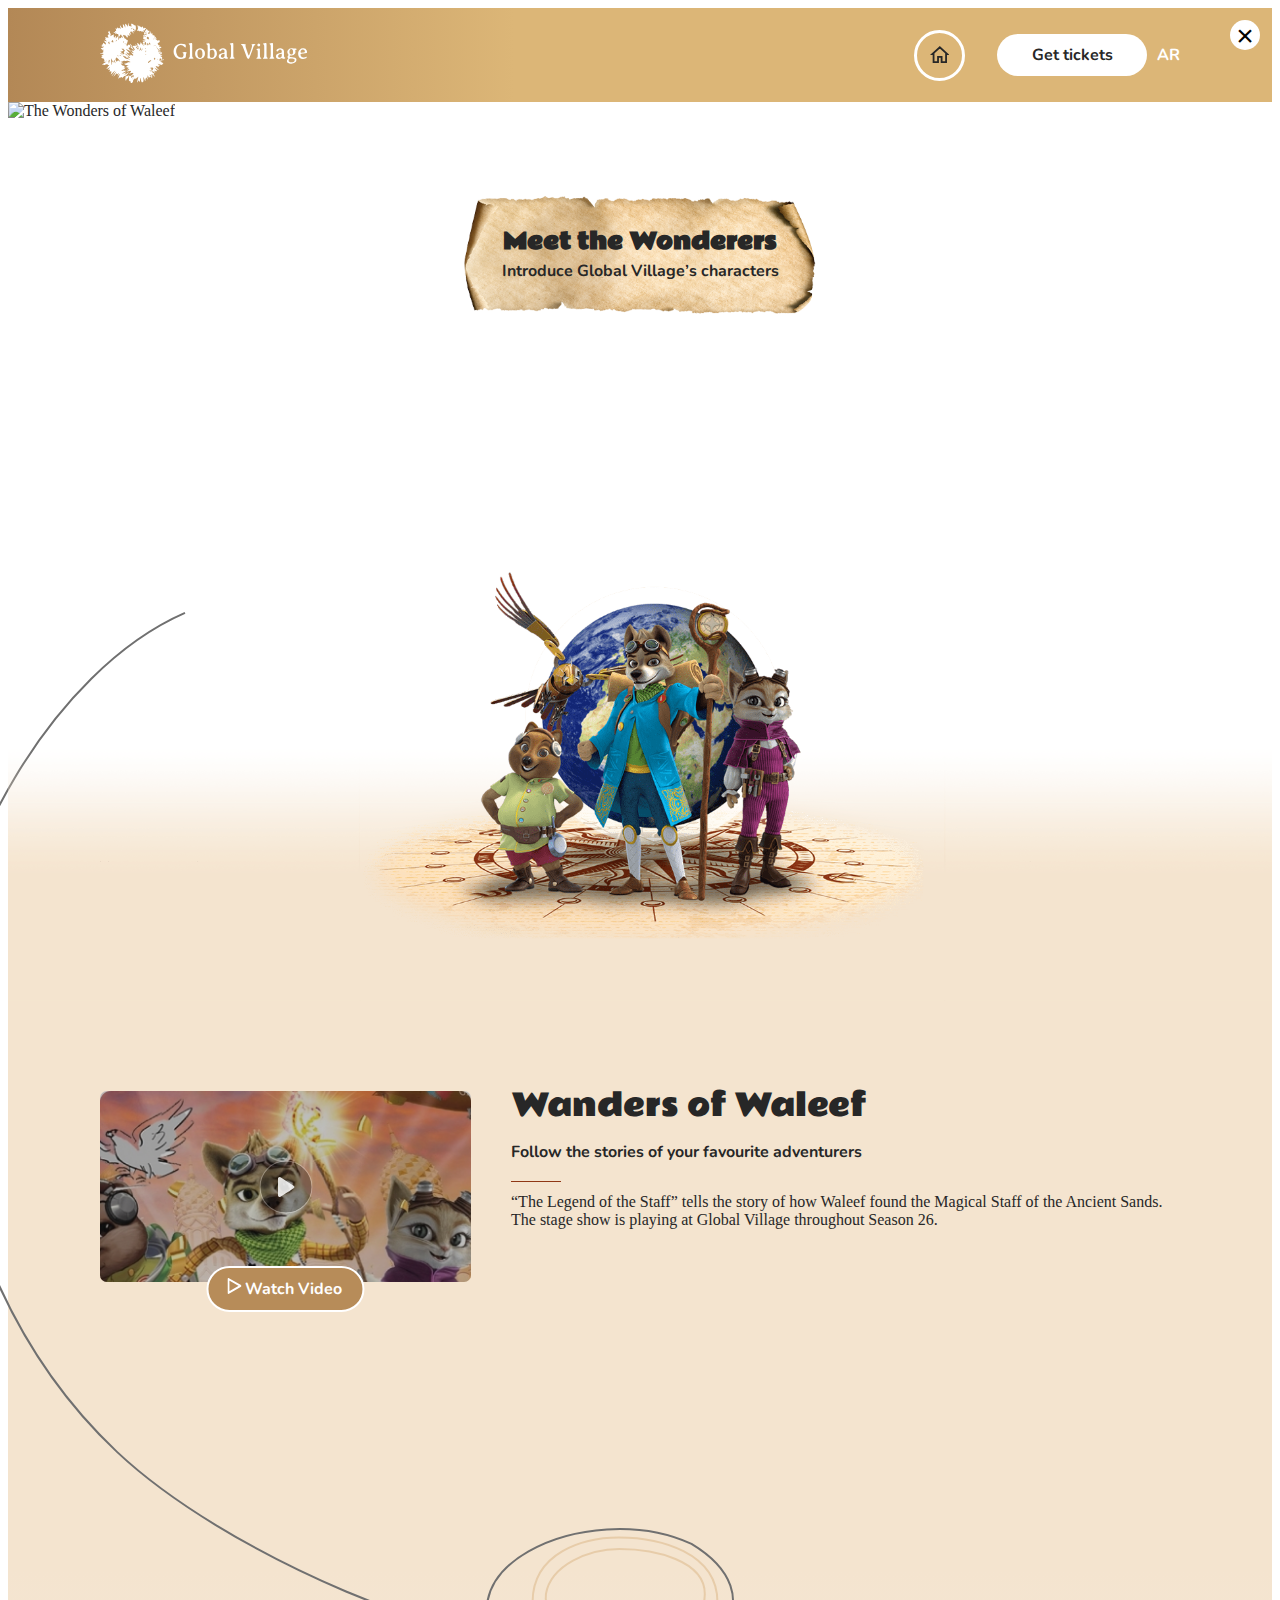
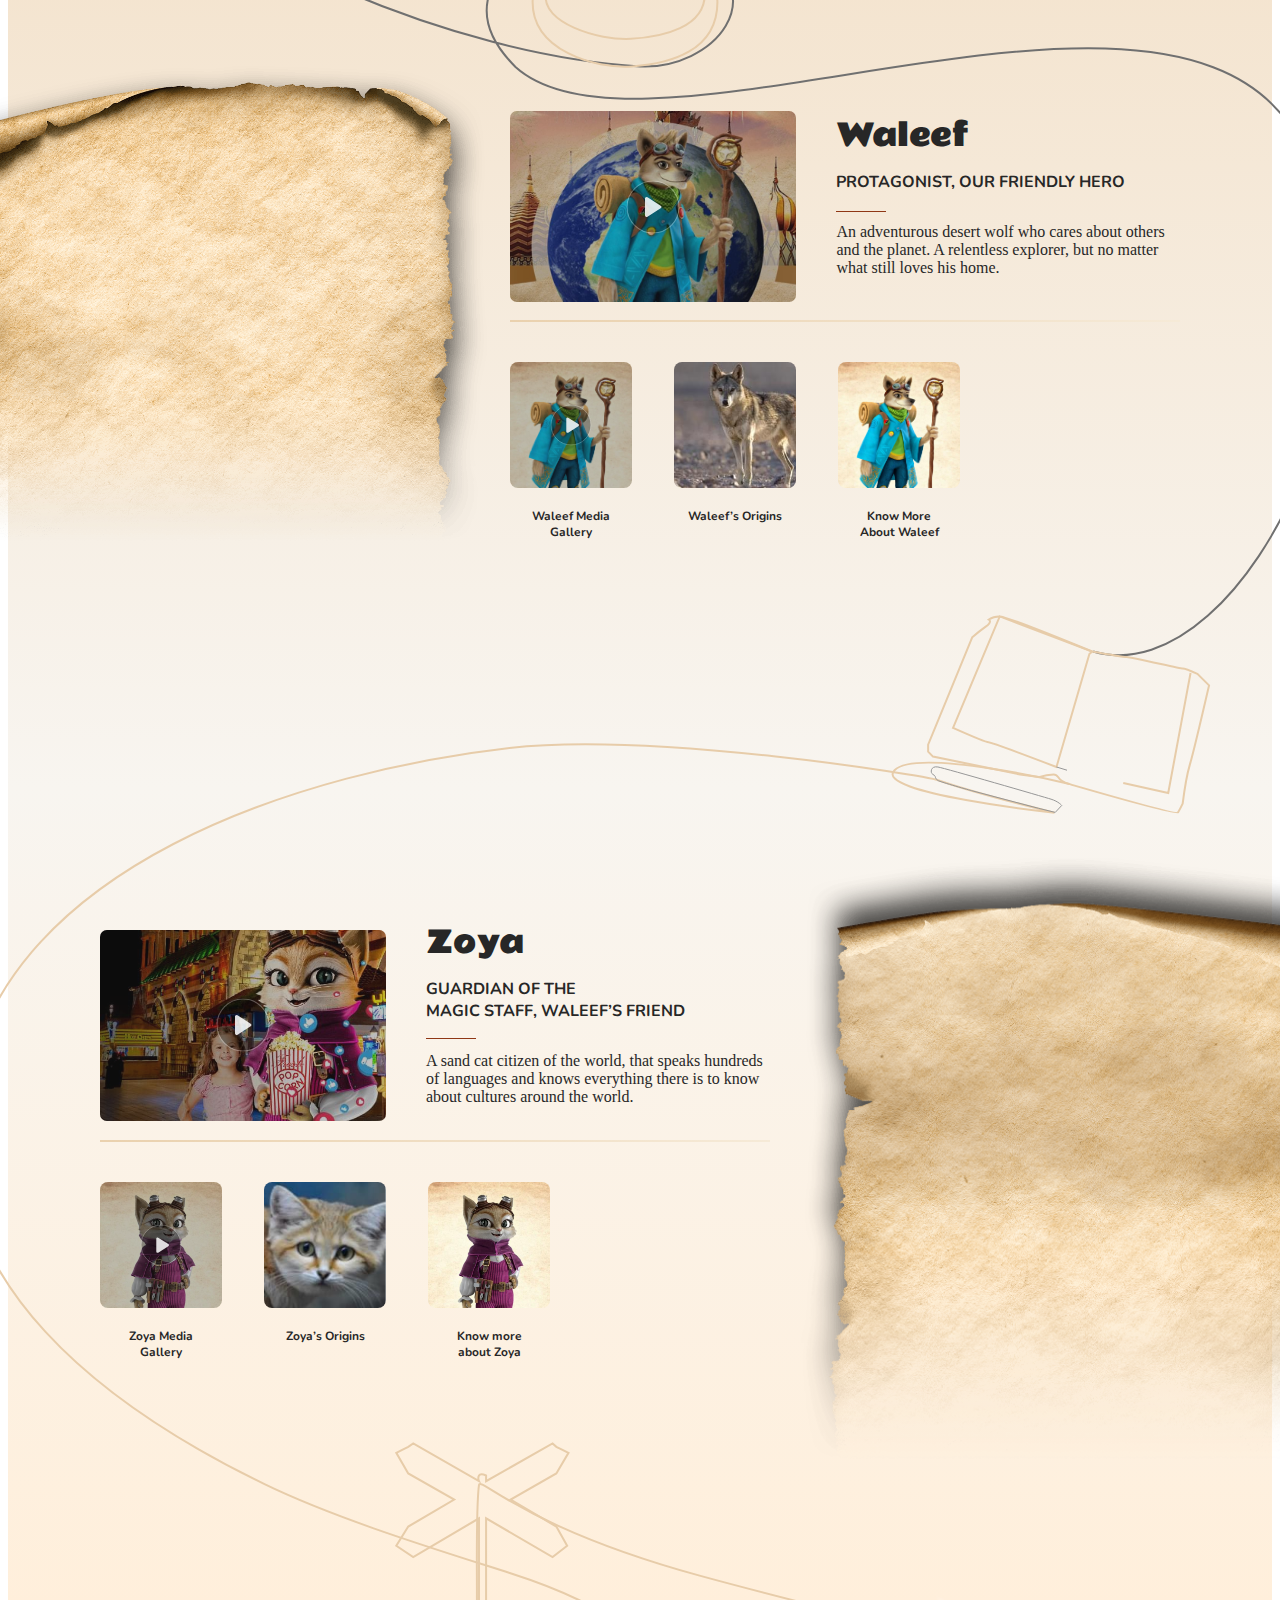
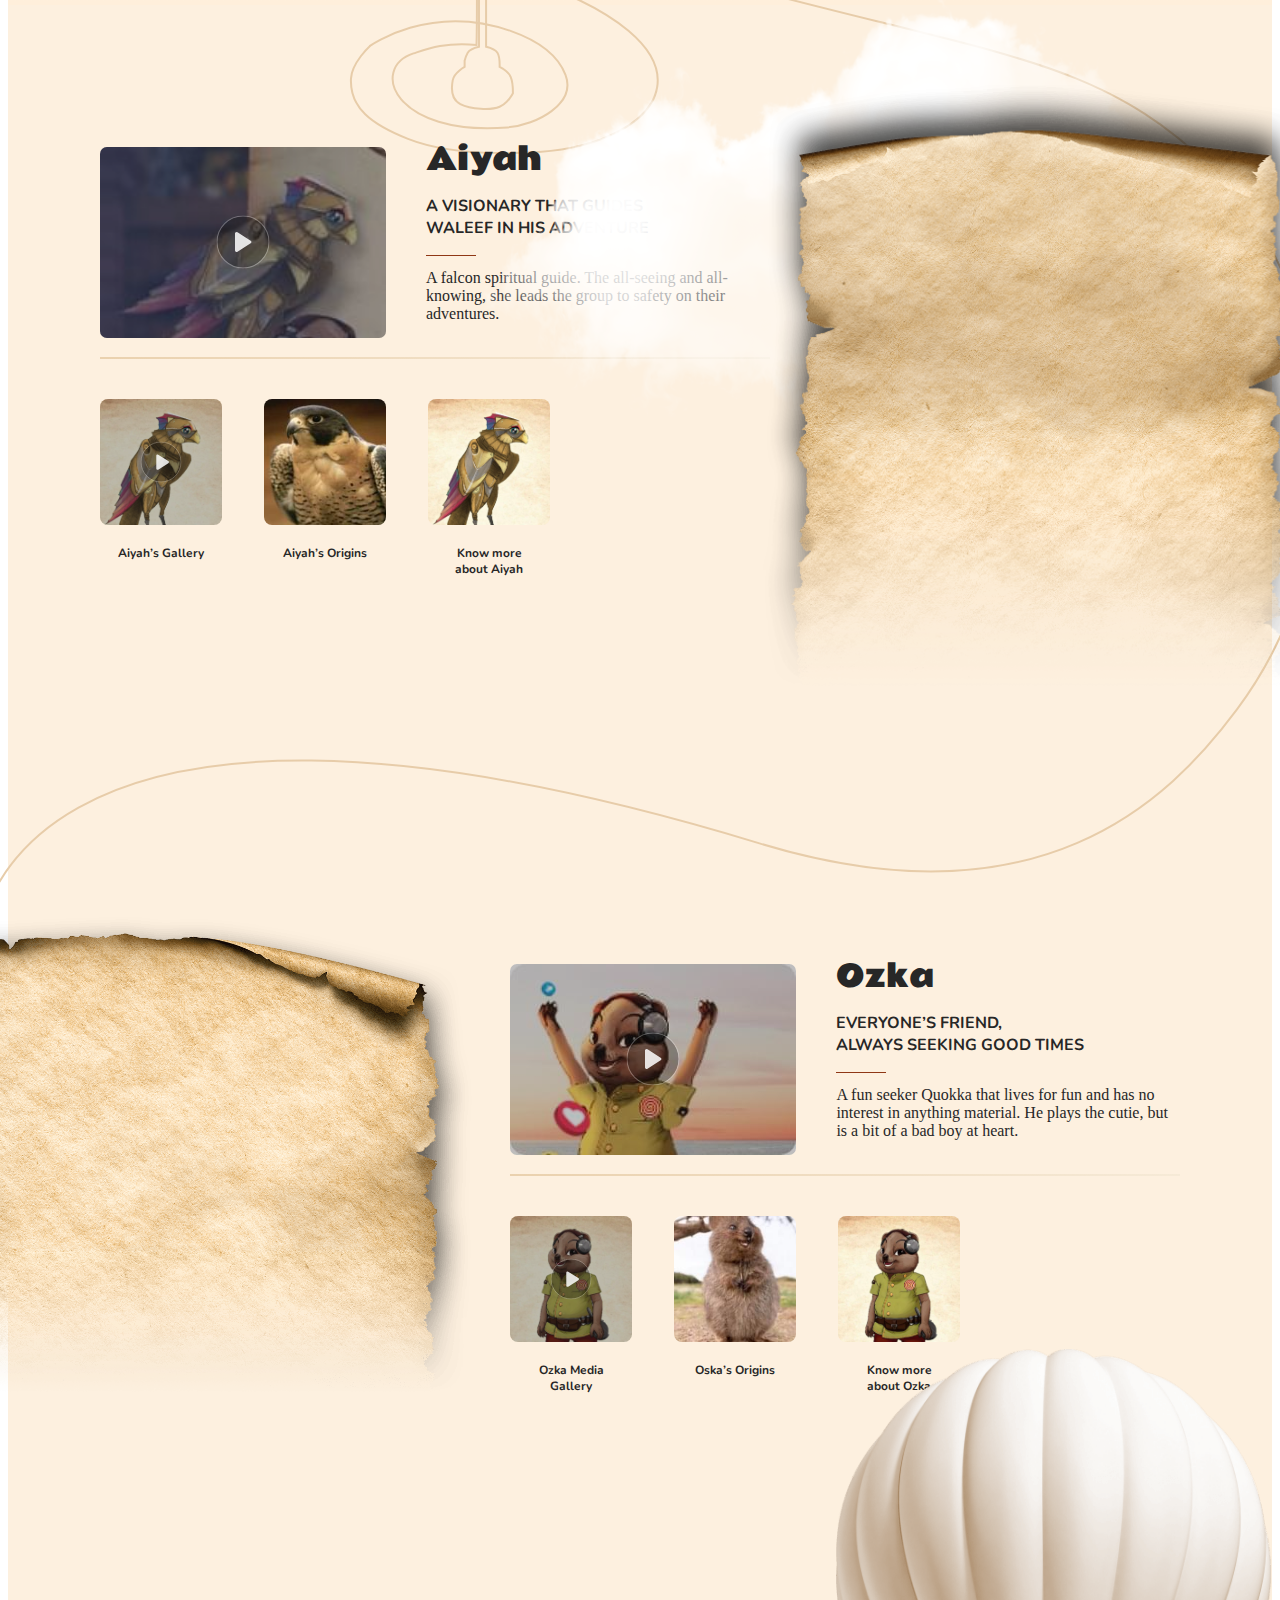
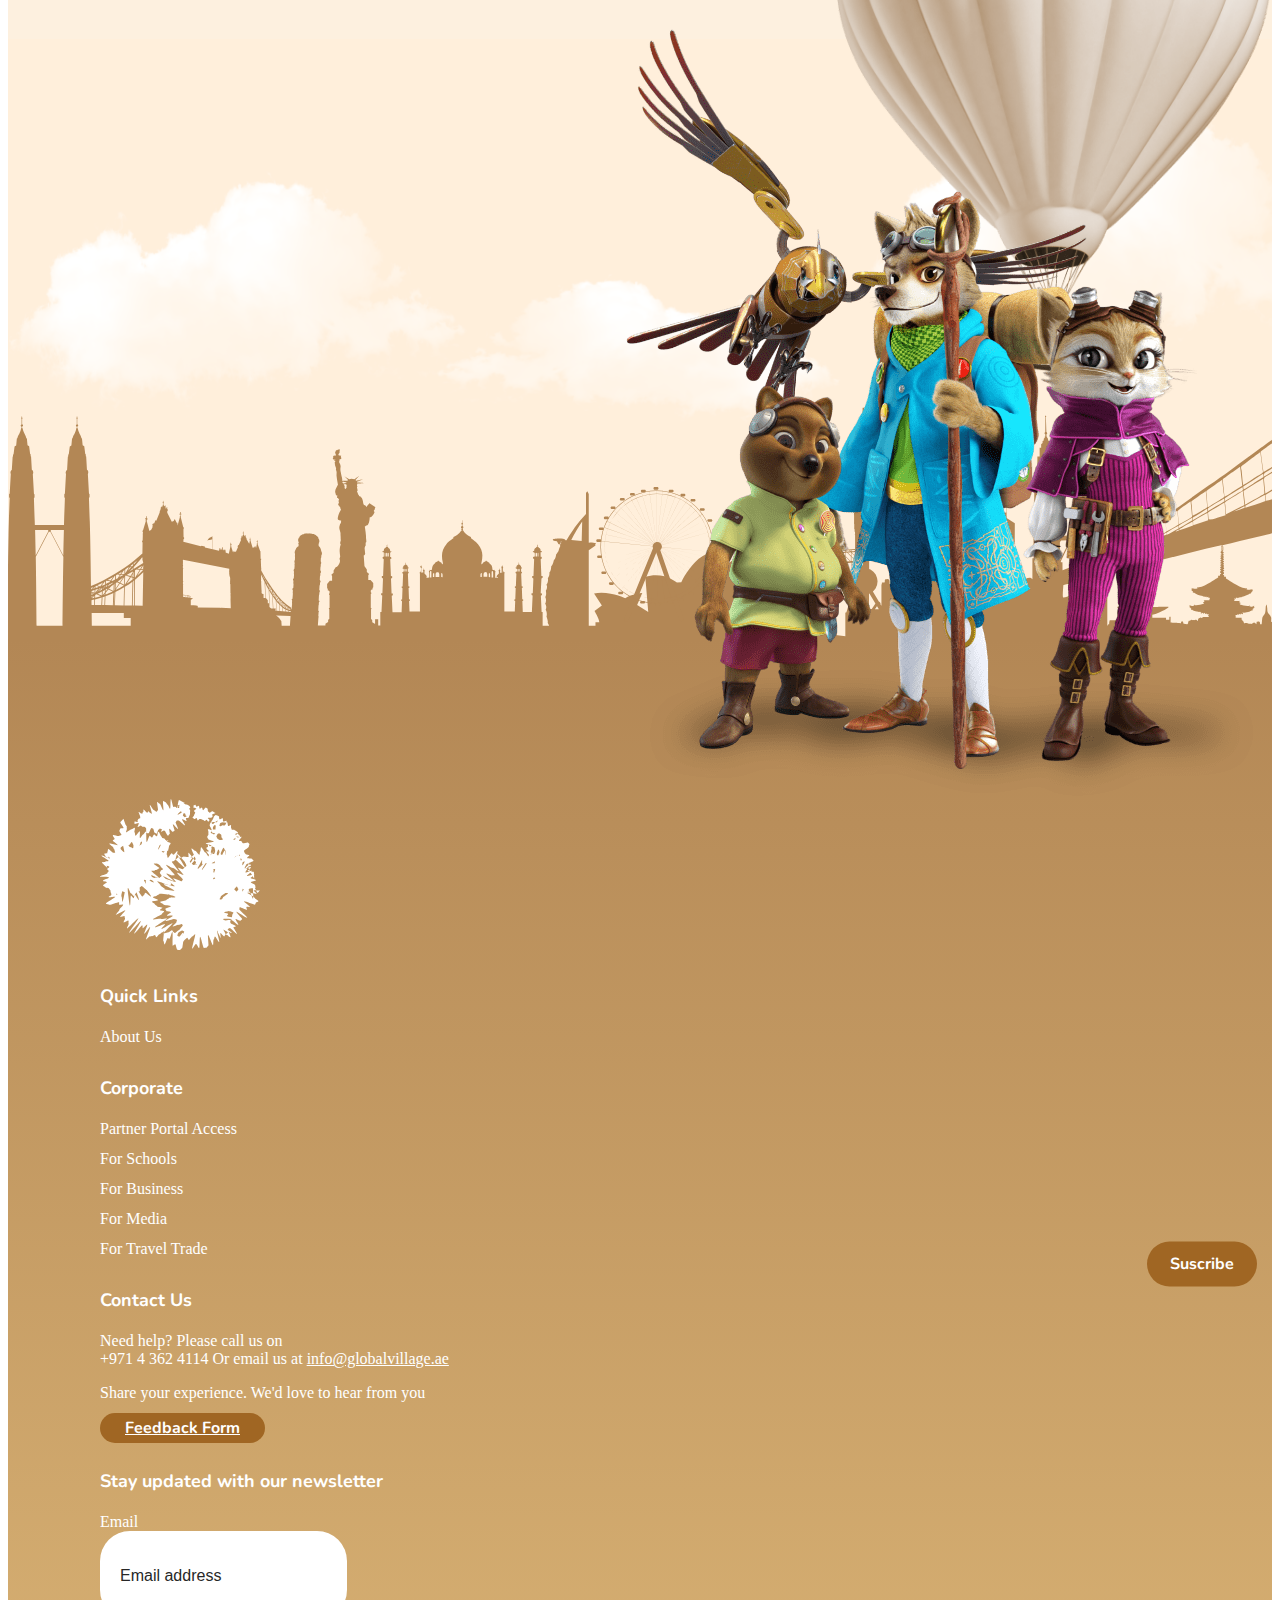
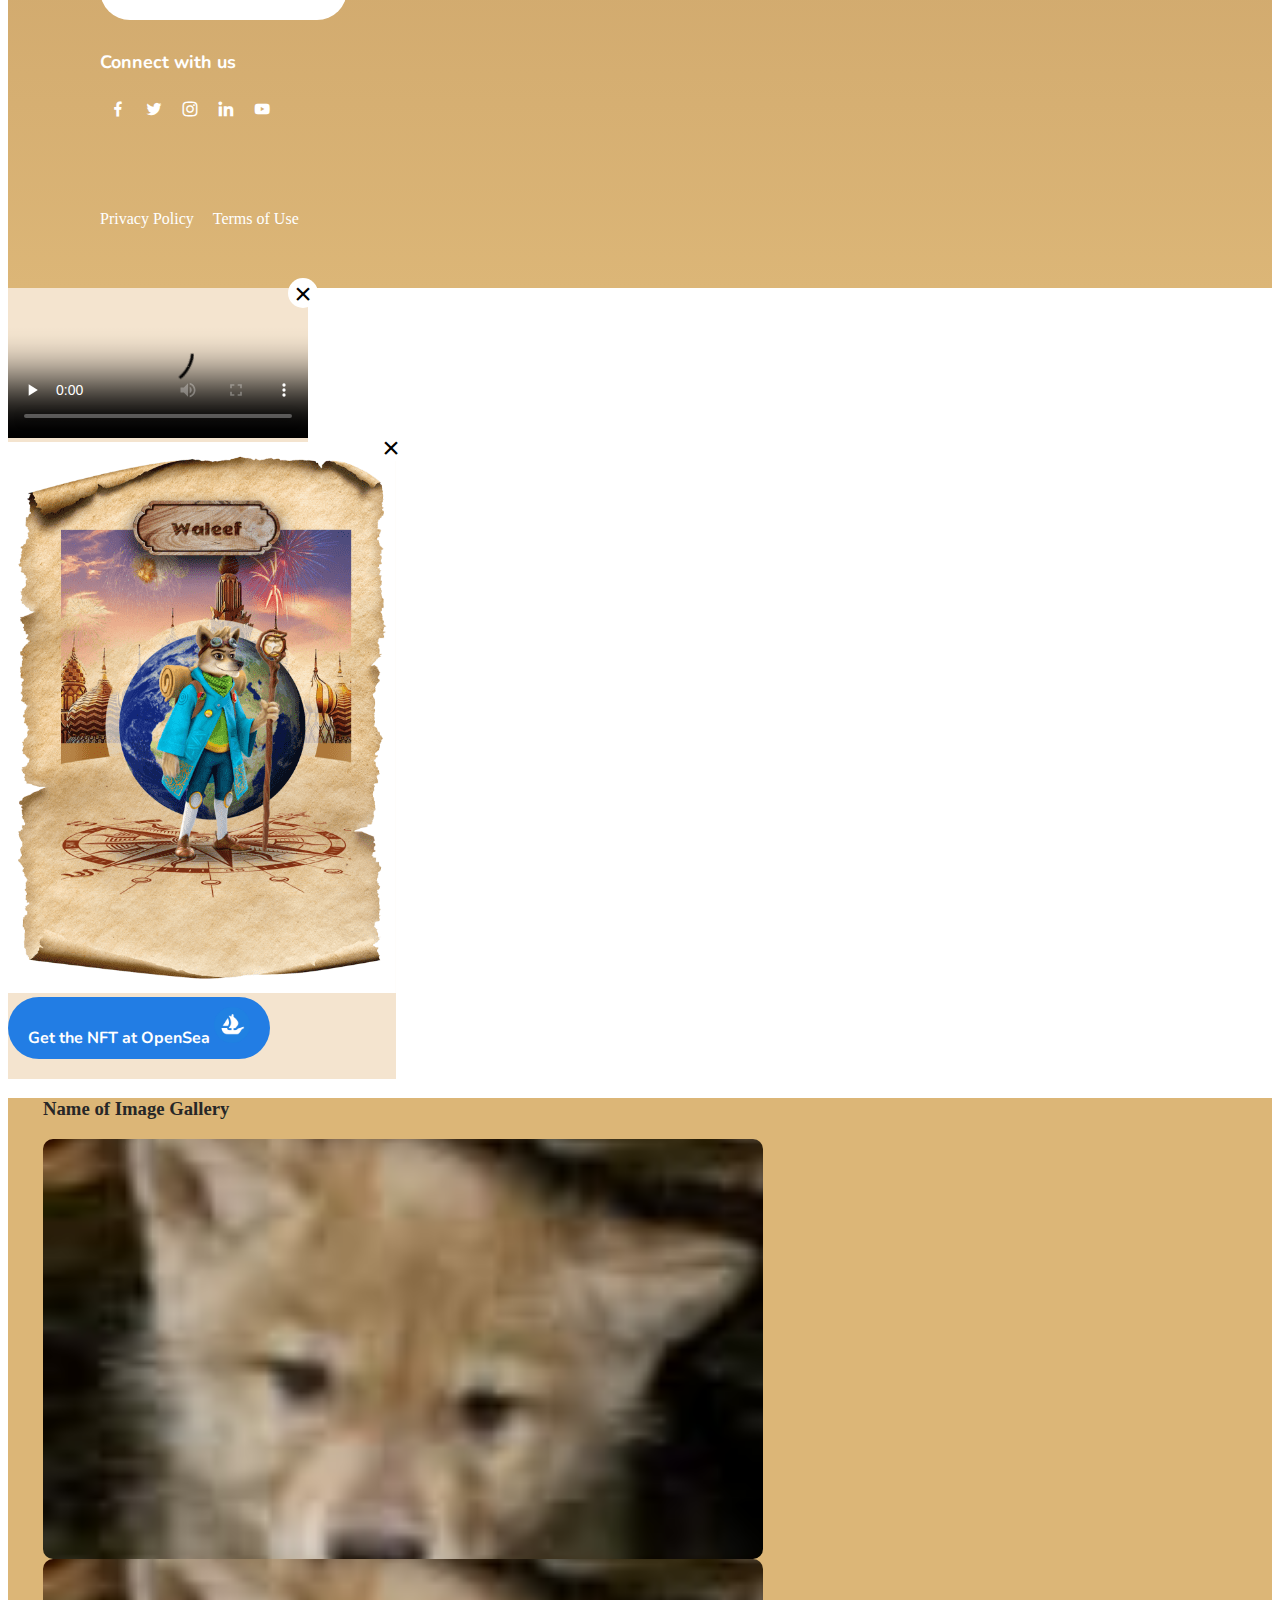
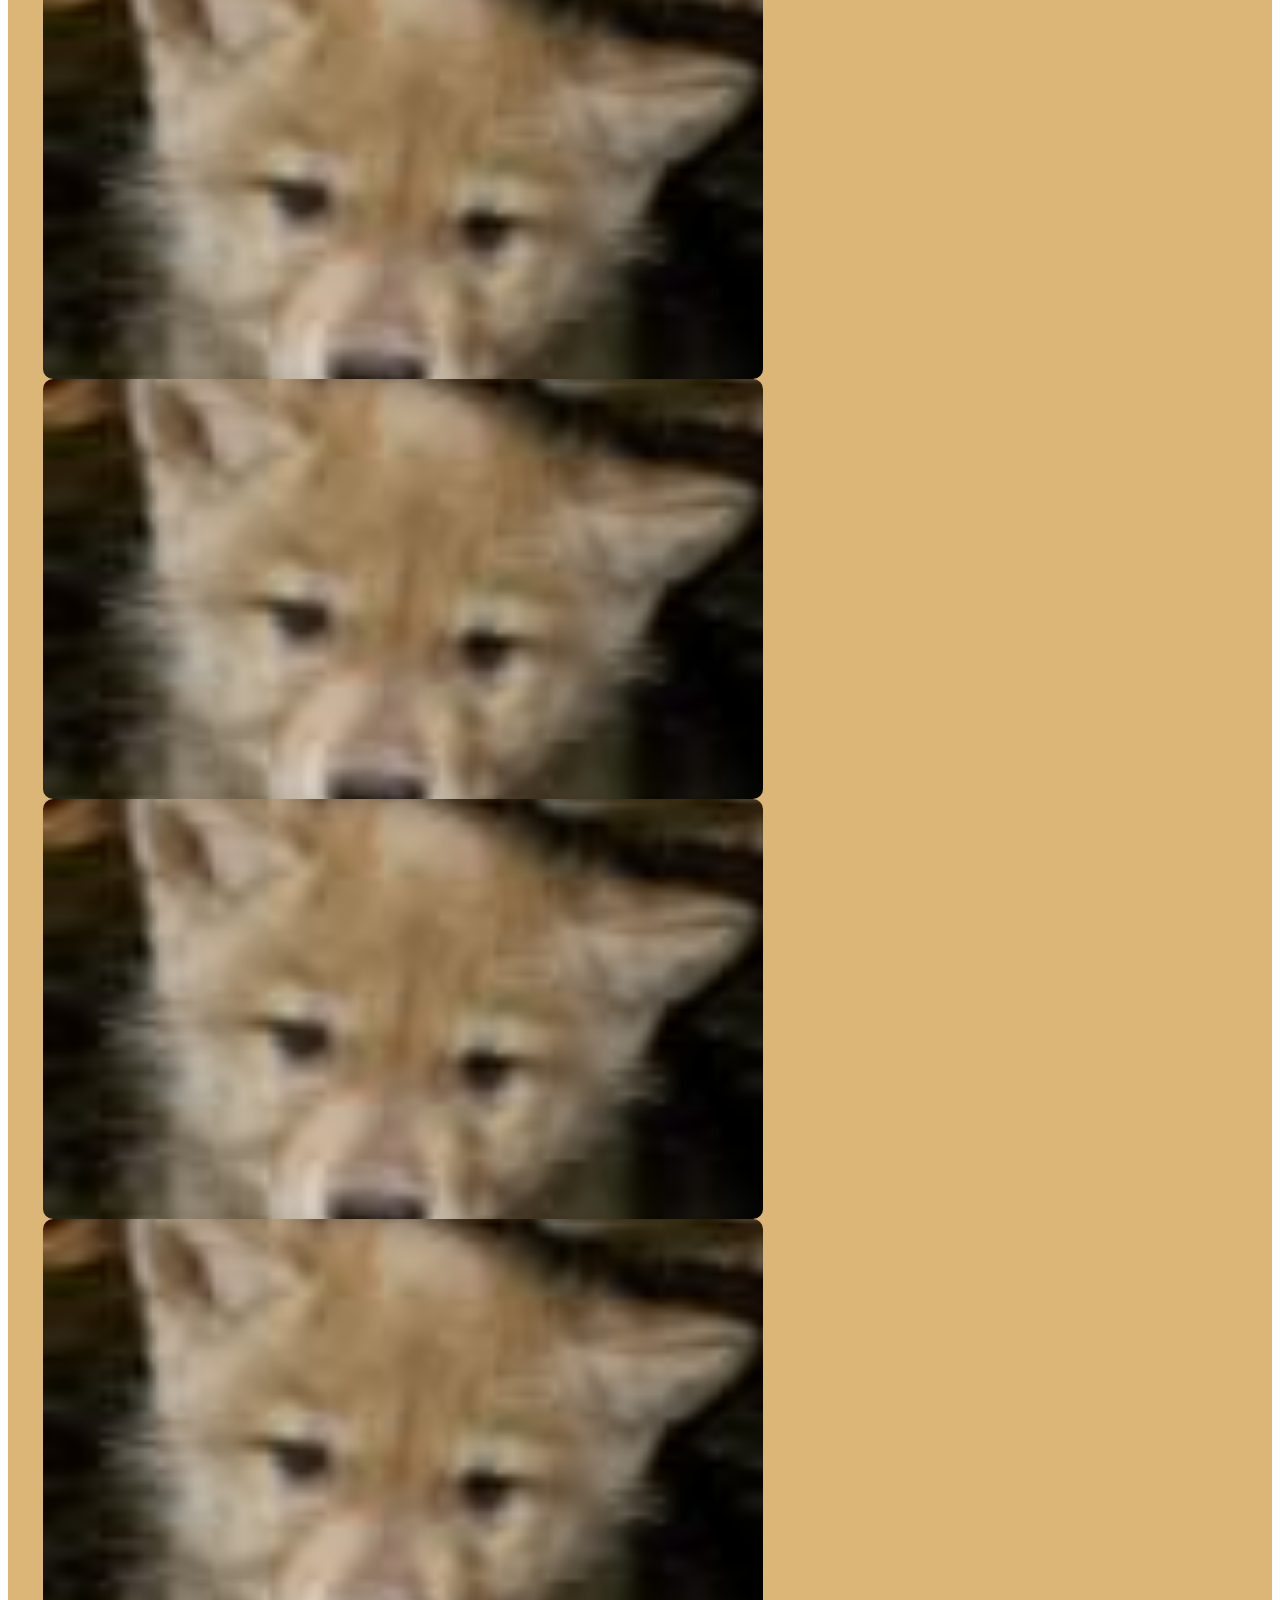
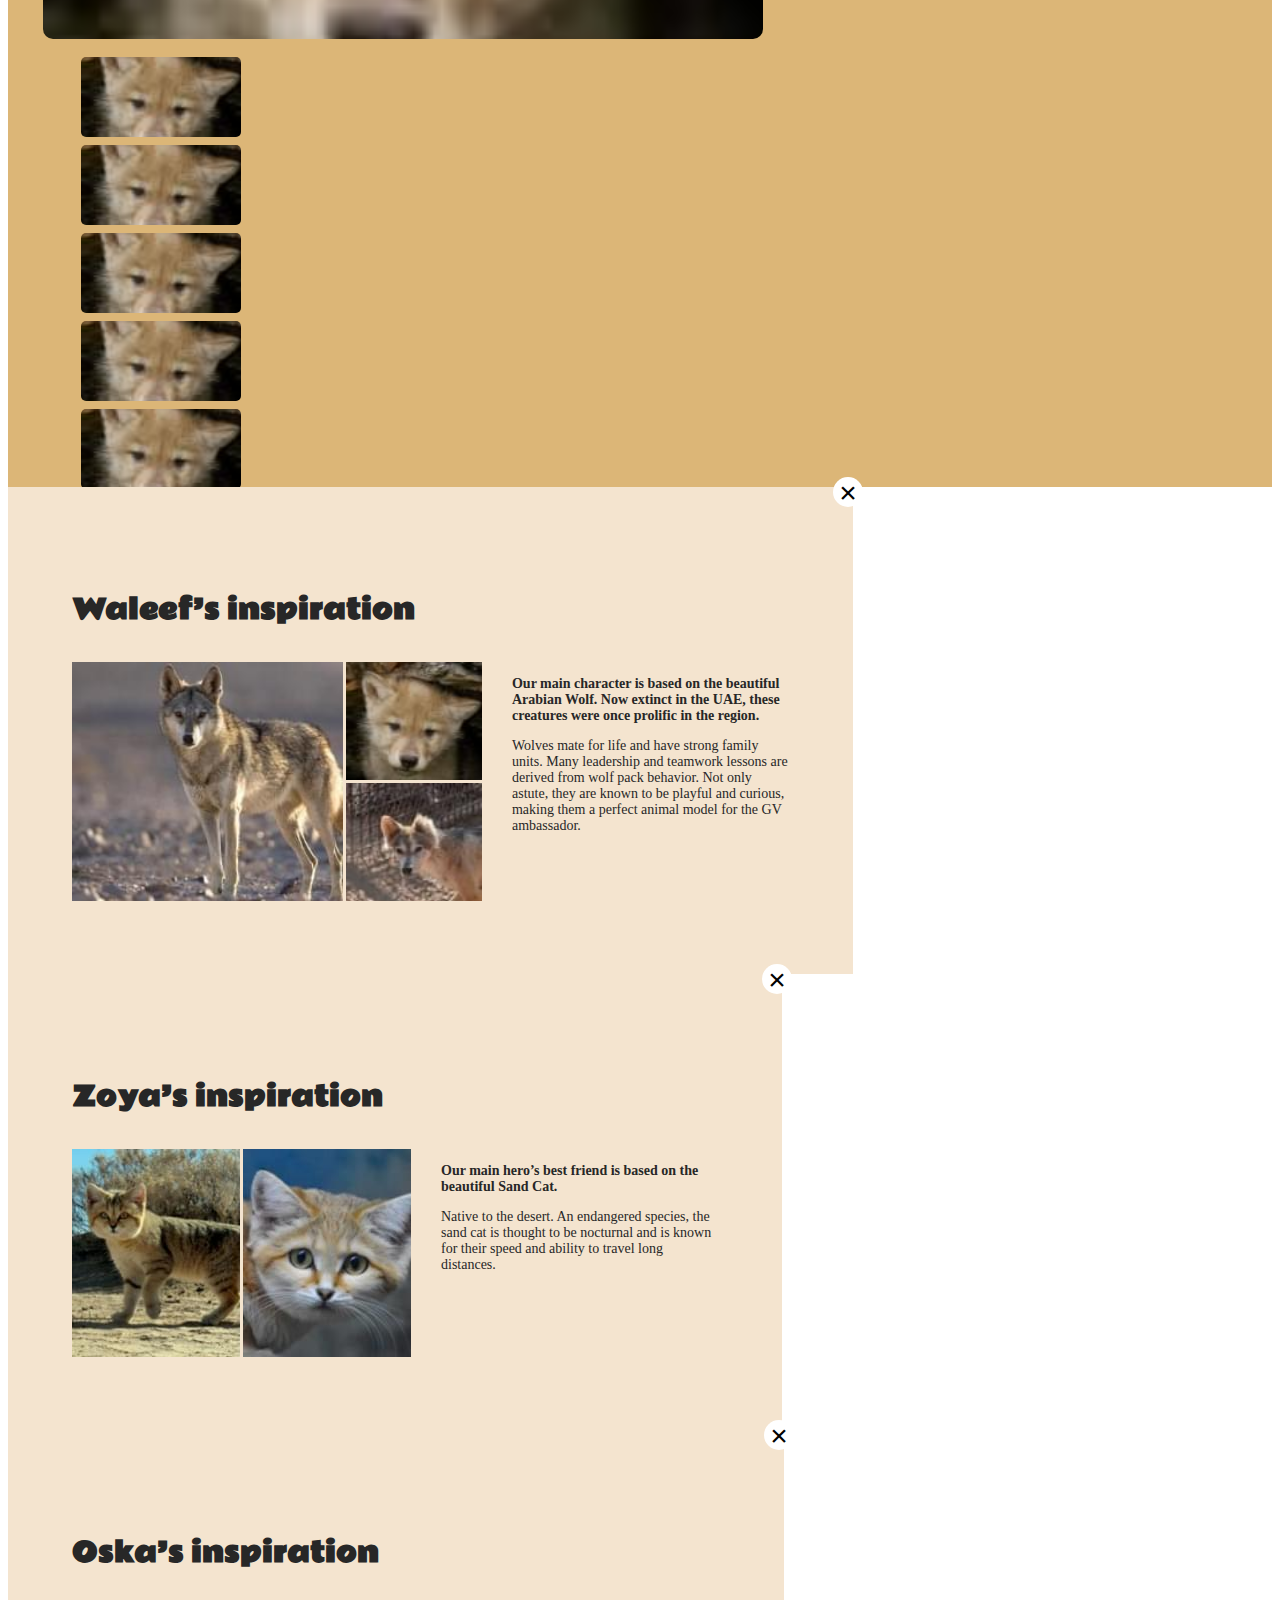
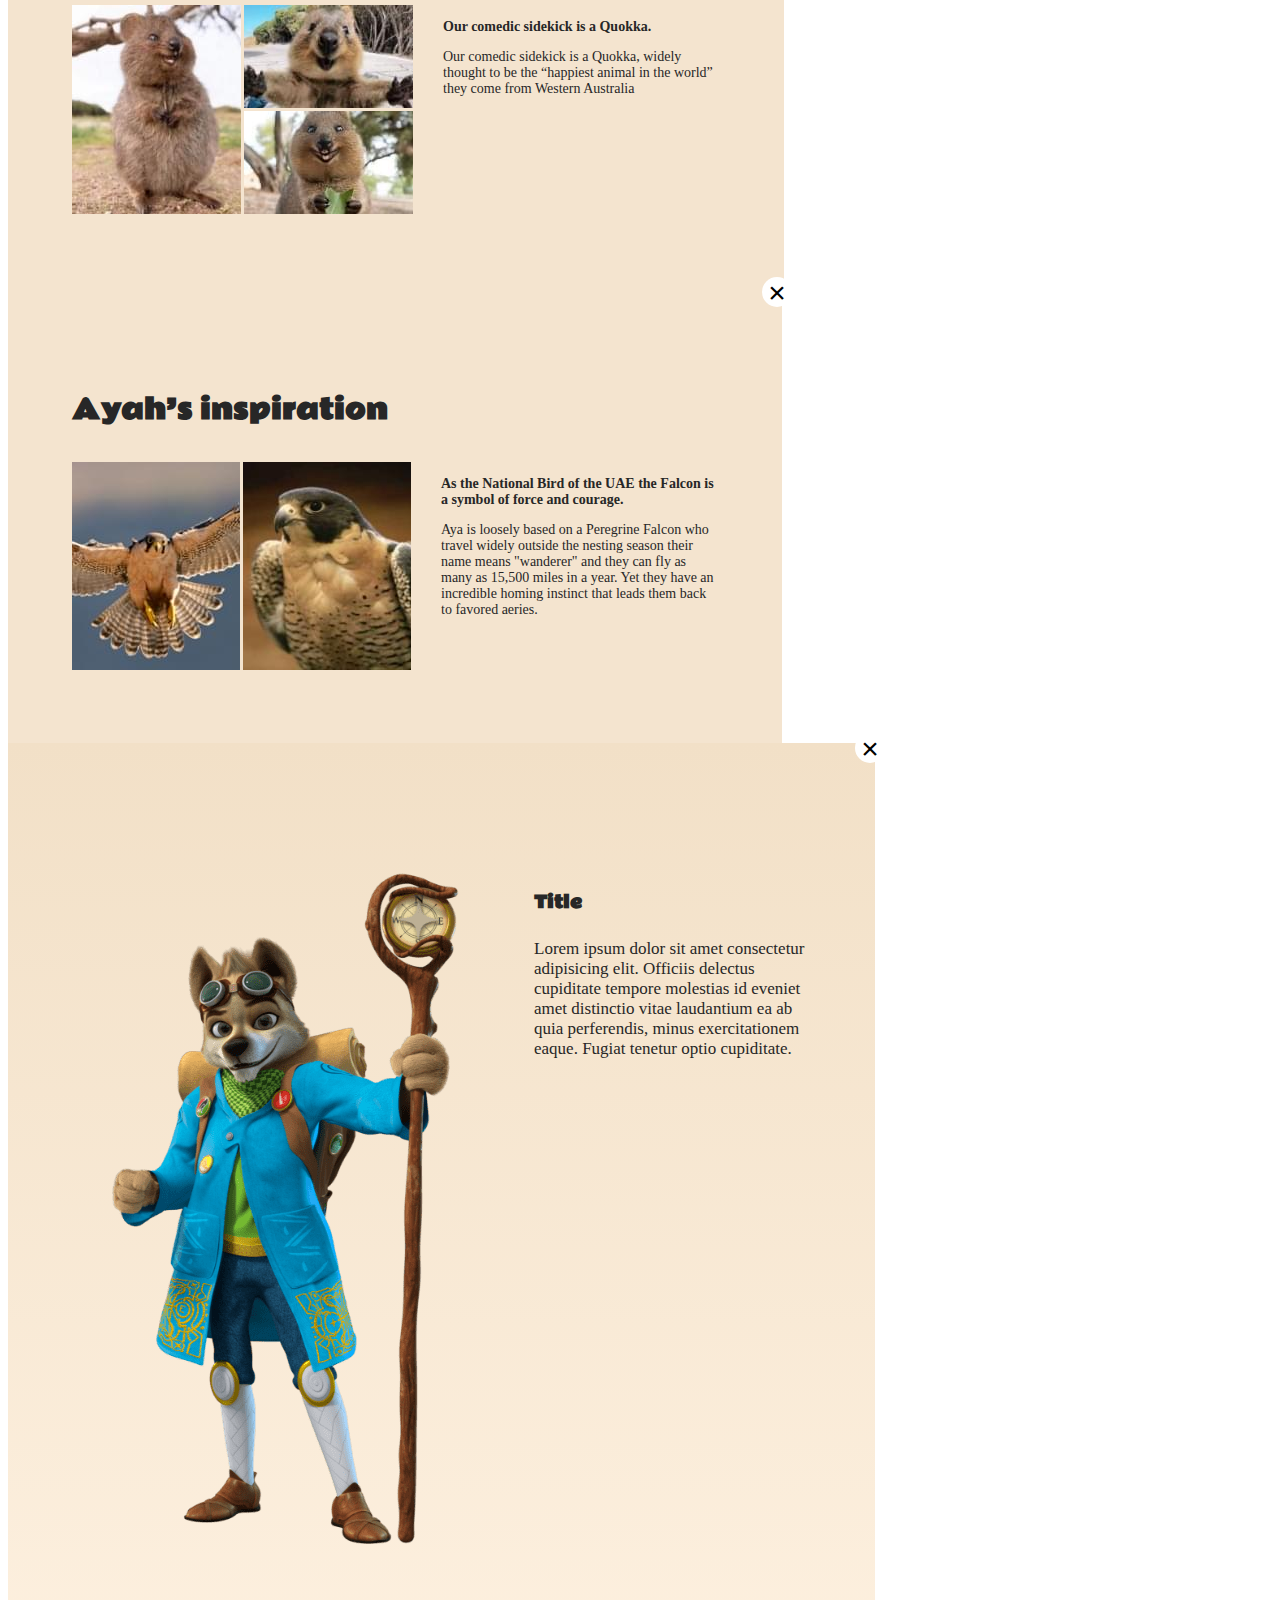
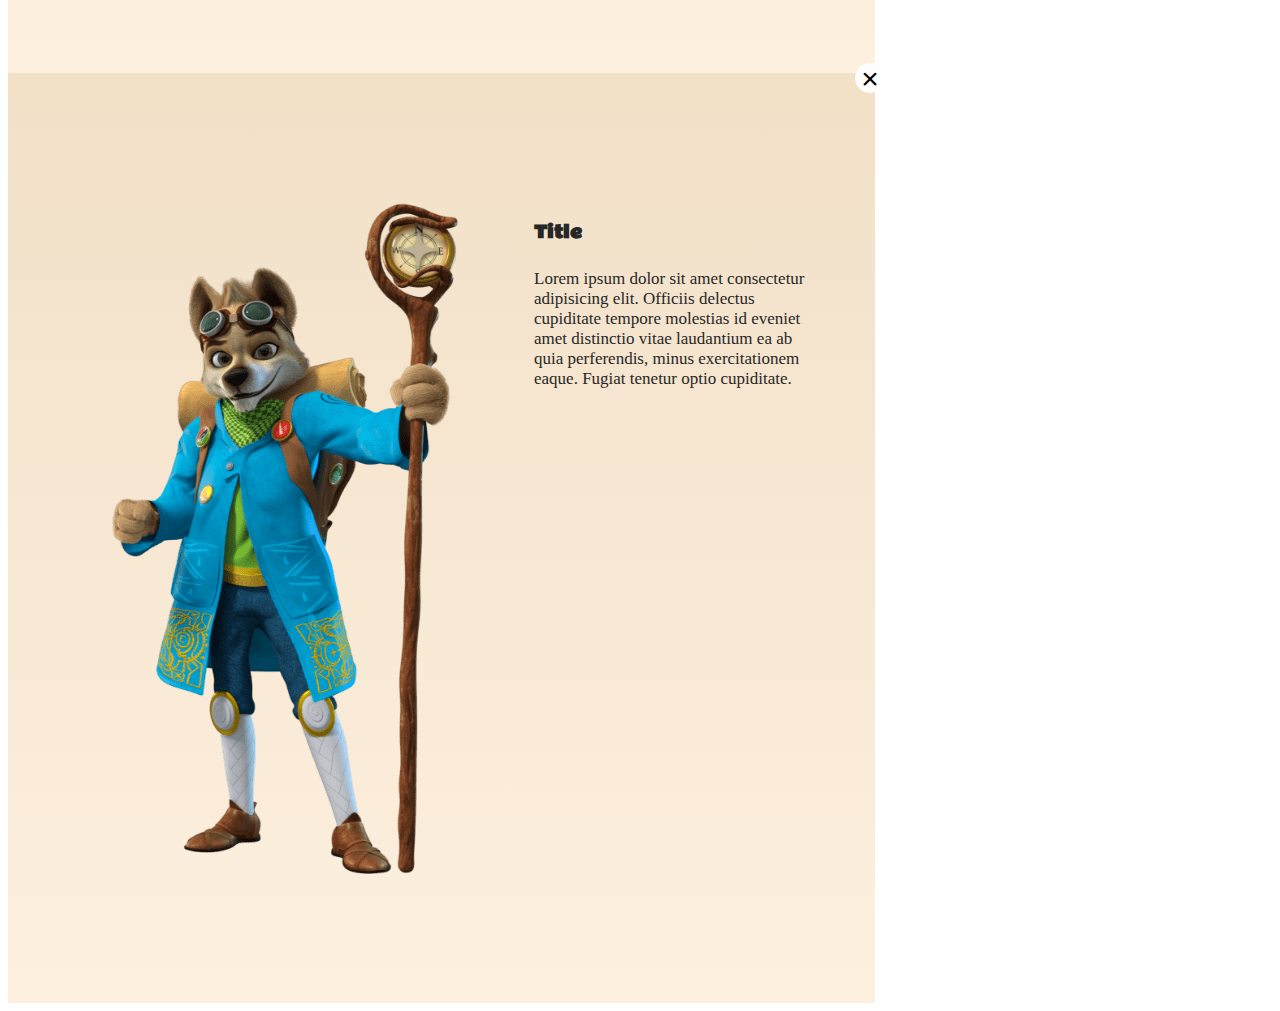
==== index.html @ bceaa03d "updates" ====
<!-- @format -->

<!DOCTYPE html>
<html lang="en">

<head>
  <meta charset="UTF-8" />
  <meta http-equiv="X-UA-Compatible" content="IE=edge" />
  <meta name="viewport" content="width=device-width, initial-scale=1.0" />
  <title>Global Village</title>
  <!-- CSS only -->
  <link rel="preconnect" href="https://fonts.googleapis.com">
  <link rel="preconnect" href="https://fonts.gstatic.com" crossorigin>
  <link href="https://fonts.googleapis.com/css2?family=Nunito:wght@400;700;800&display=swap" rel="stylesheet">
  <!-- bootstrap css  -->

  <link href="https://cdn.jsdelivr.net/npm/bootstrap@5.1.3/dist/css/bootstrap.min.css" rel="stylesheet"
    integrity="sha384-1BmE4kWBq78iYhFldvKuhfTAU6auU8tT94WrHftjDbrCEXSU1oBoqyl2QvZ6jIW3" crossorigin="anonymous">
    <link rel="stylesheet" type="text/css" href="//cdn.jsdelivr.net/npm/slick-carousel@1.8.1/slick/slick.css"/>
    <link rel="stylesheet" href="https://cdnjs.cloudflare.com/ajax/libs/slick-carousel/1.8.1/slick-theme.min.css">
    <link rel="stylesheet" href="https://static.fontawesome.com/css/fontawesome-app.css">
  <link rel="stylesheet" href="style.css" />
</head>

<body>
 
  <div class="svg-anim">
    <svg xmlns="http://www.w3.org/2000/svg" xmlns:xlink="http://www.w3.org/1999/xlink" width="1397.103" height="3536.946" viewBox="0 0 1397.103 3536.946">
      <defs>
        <pattern id="pattern" width="1" height="1" patternTransform="matrix(-1, 0, 0, 1, 568.116, 0)" viewBox="0 0 284.058 196">
          <image preserveAspectRatio="none" width="284.058" height="196" xlink:href="[data-uri]"/>
        </pattern>
      </defs>
      <g id="Group_1" data-name="Group 1" transform="translate(-6355.938 5332.417)">
        <g id="Line" transform="translate(7752.04 -5331.5)">
          <path id="Path_8" data-name="Path 8" d="M-1152.561,0c-132.8,57.805-240.952,250.647-242.5,396.5-2,188.5,70.5,344.5,174.5,442.445s332.408,202.969,523.02,214.555c72.732,3.266,138.5-70,51.5-122.5-103.13-47.8-272.75,26.617-176,123,128.5,116,638.829-137,773.98,58s-41.867,571.58-196.367,526.58" transform="translate(0 0)" fill="none" stroke="#707070" stroke-miterlimit="10" stroke-width="2"/>
          <path id="Path_15" data-name="Path 15" d="M0,39.592s-152.134-36.5-175.015-13.705S-15.078,68.315-15.078,68.315-91.31,49.6-130.7,36.13C-144.5,31.41-414.583-12.7-560.058,3.6c-191.894,21.5-522.292,113.537-546.5,363.5-16.56,170.991,135.682,292.1,301,372.5,73.015,35.509,175.636,66.627,245.726,89.1,228.786,73.369,154.647,170.976,29.253,178.9-47.5,3-94.5,1.5-131-13s-58.554-30.966-57-60.5c.828-15.725,19-32.5,19-32.5" transform="translate(-267.983 1731.404)" fill="none" stroke="#e7cca9" stroke-miterlimit="10" stroke-width="2"/>
          <path id="Path_18" data-name="Path 18" d="M-949.838,161.993s60.1-43.29,140.5-15c27,9.5,47.182,23.388,55,44,11,29-28.828,50.187-58,52.5-113.5,9-138.59-59.259-94-74,12.387-4.095,30.5-11.5,63-8.5,1.5-48.5-1.476-130.973,2.5-160,1.212-8.845,46,43,221.5,91C-319.91,173.888-226.008,170.908-109.251,282.7S51.662,644.493-82.838,825.493c-68.444,92.106-197.98,219-477.5,134-772.648-234.956-782.48,104.5-782.48,104.5" transform="translate(-17.723 2471.007)" fill="none" stroke="#e7cca9" stroke-linecap="round" stroke-miterlimit="10" stroke-width="2"/>
        </g>
        <image id="Compass" width="184.83" height="129" transform="translate(6947.085 -4407)" opacity="0.387" xlink:href="[data-uri]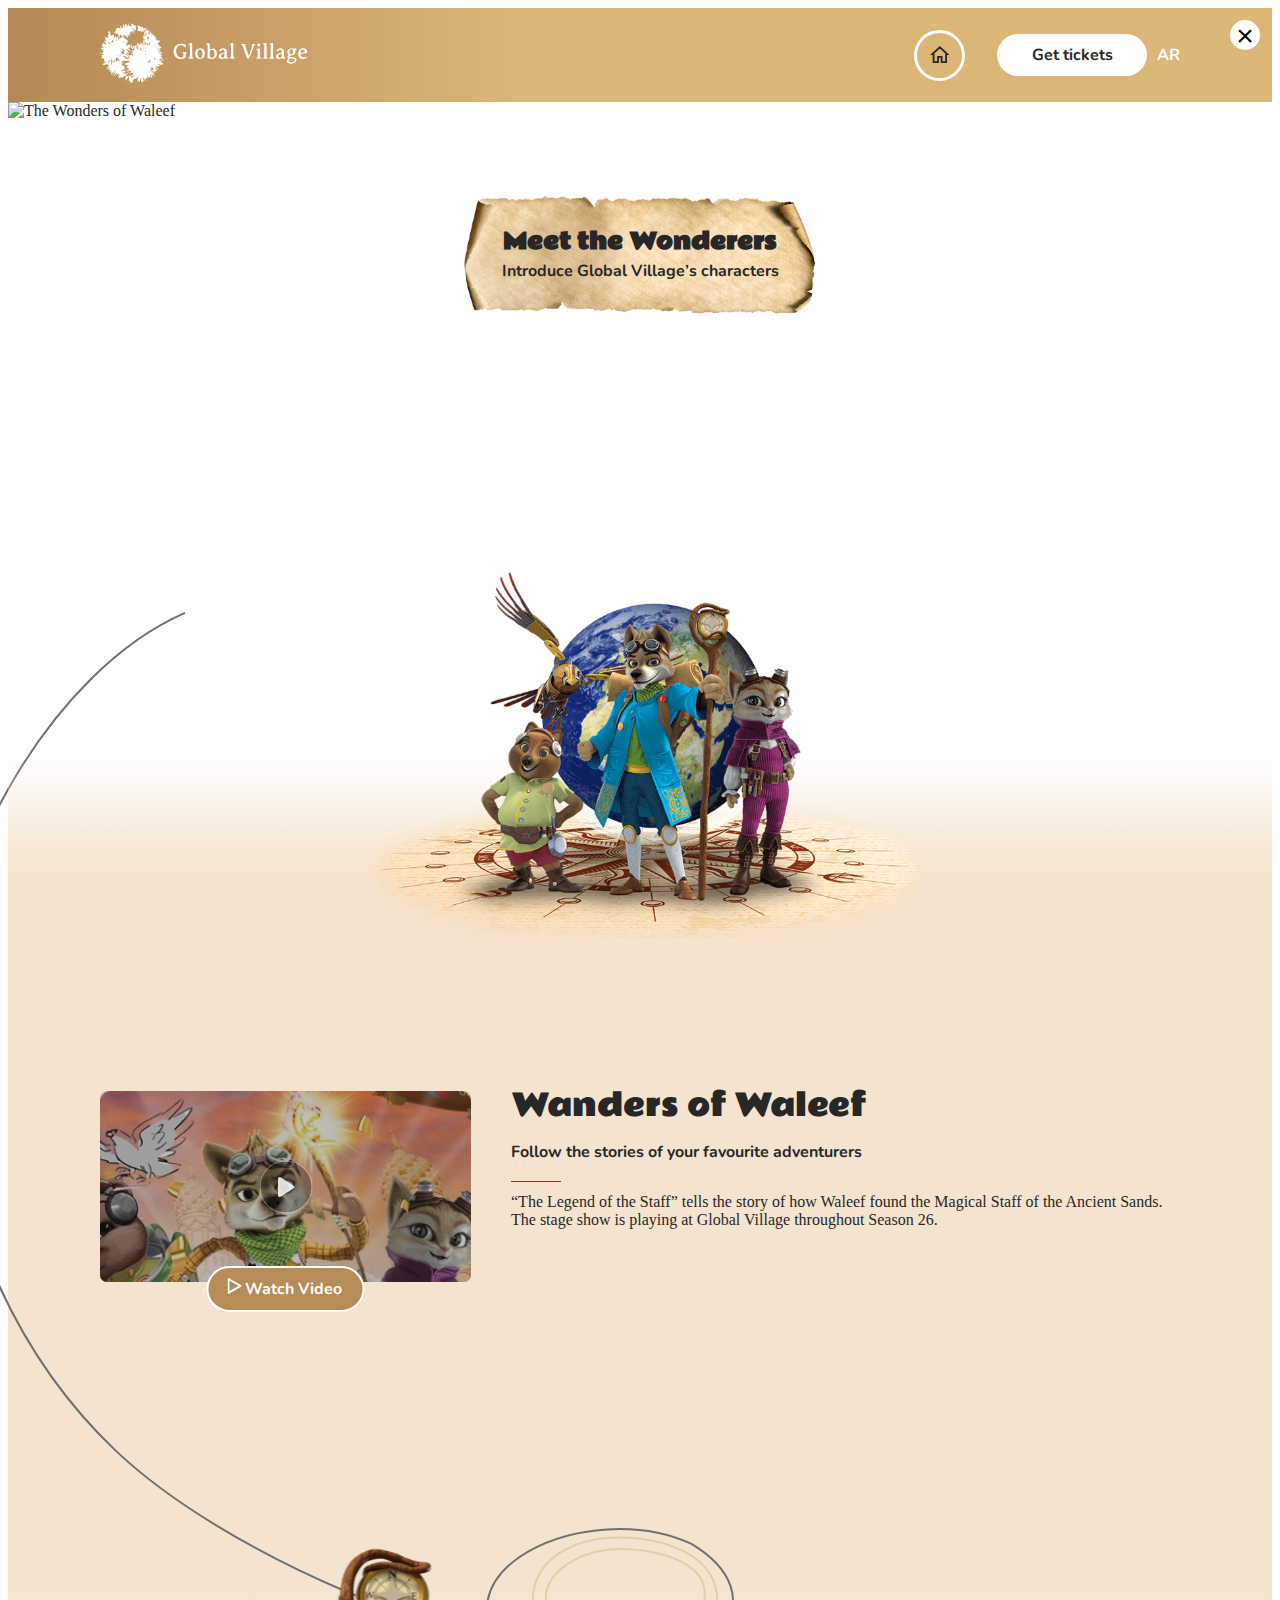
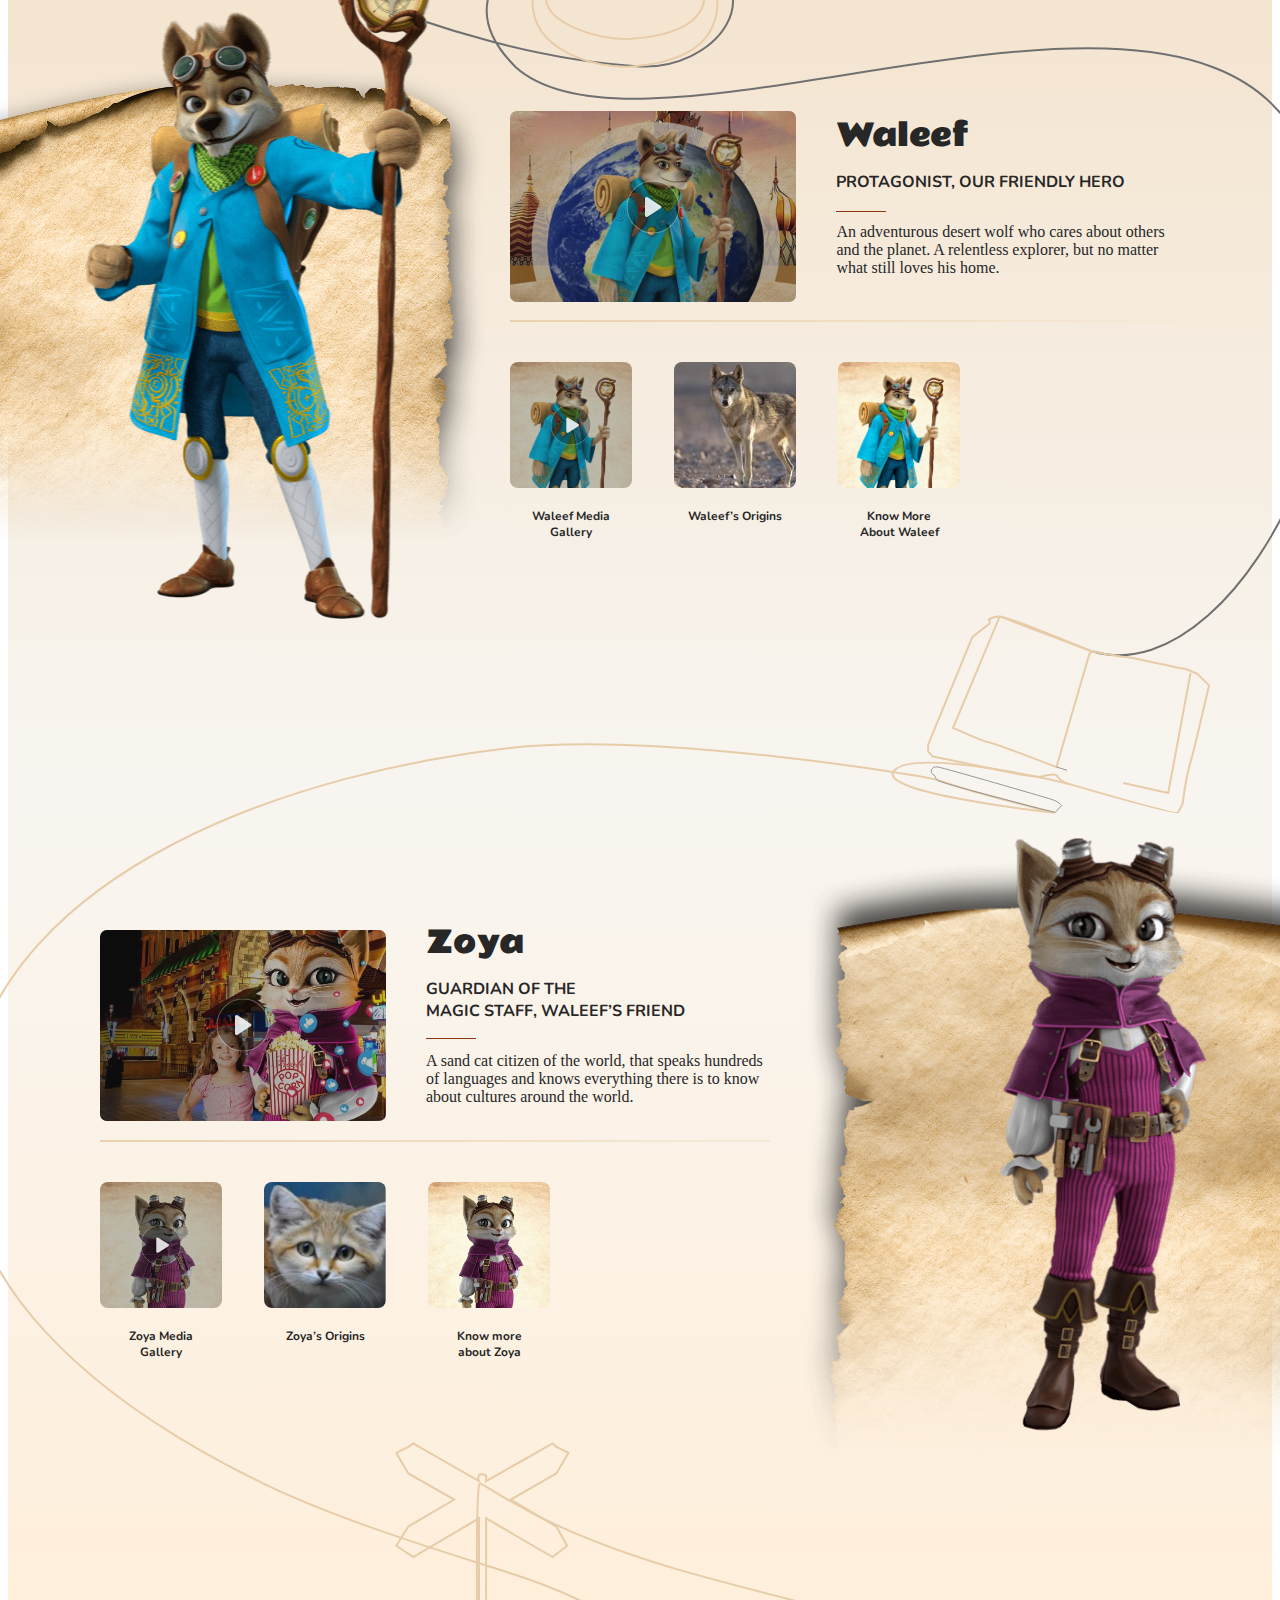
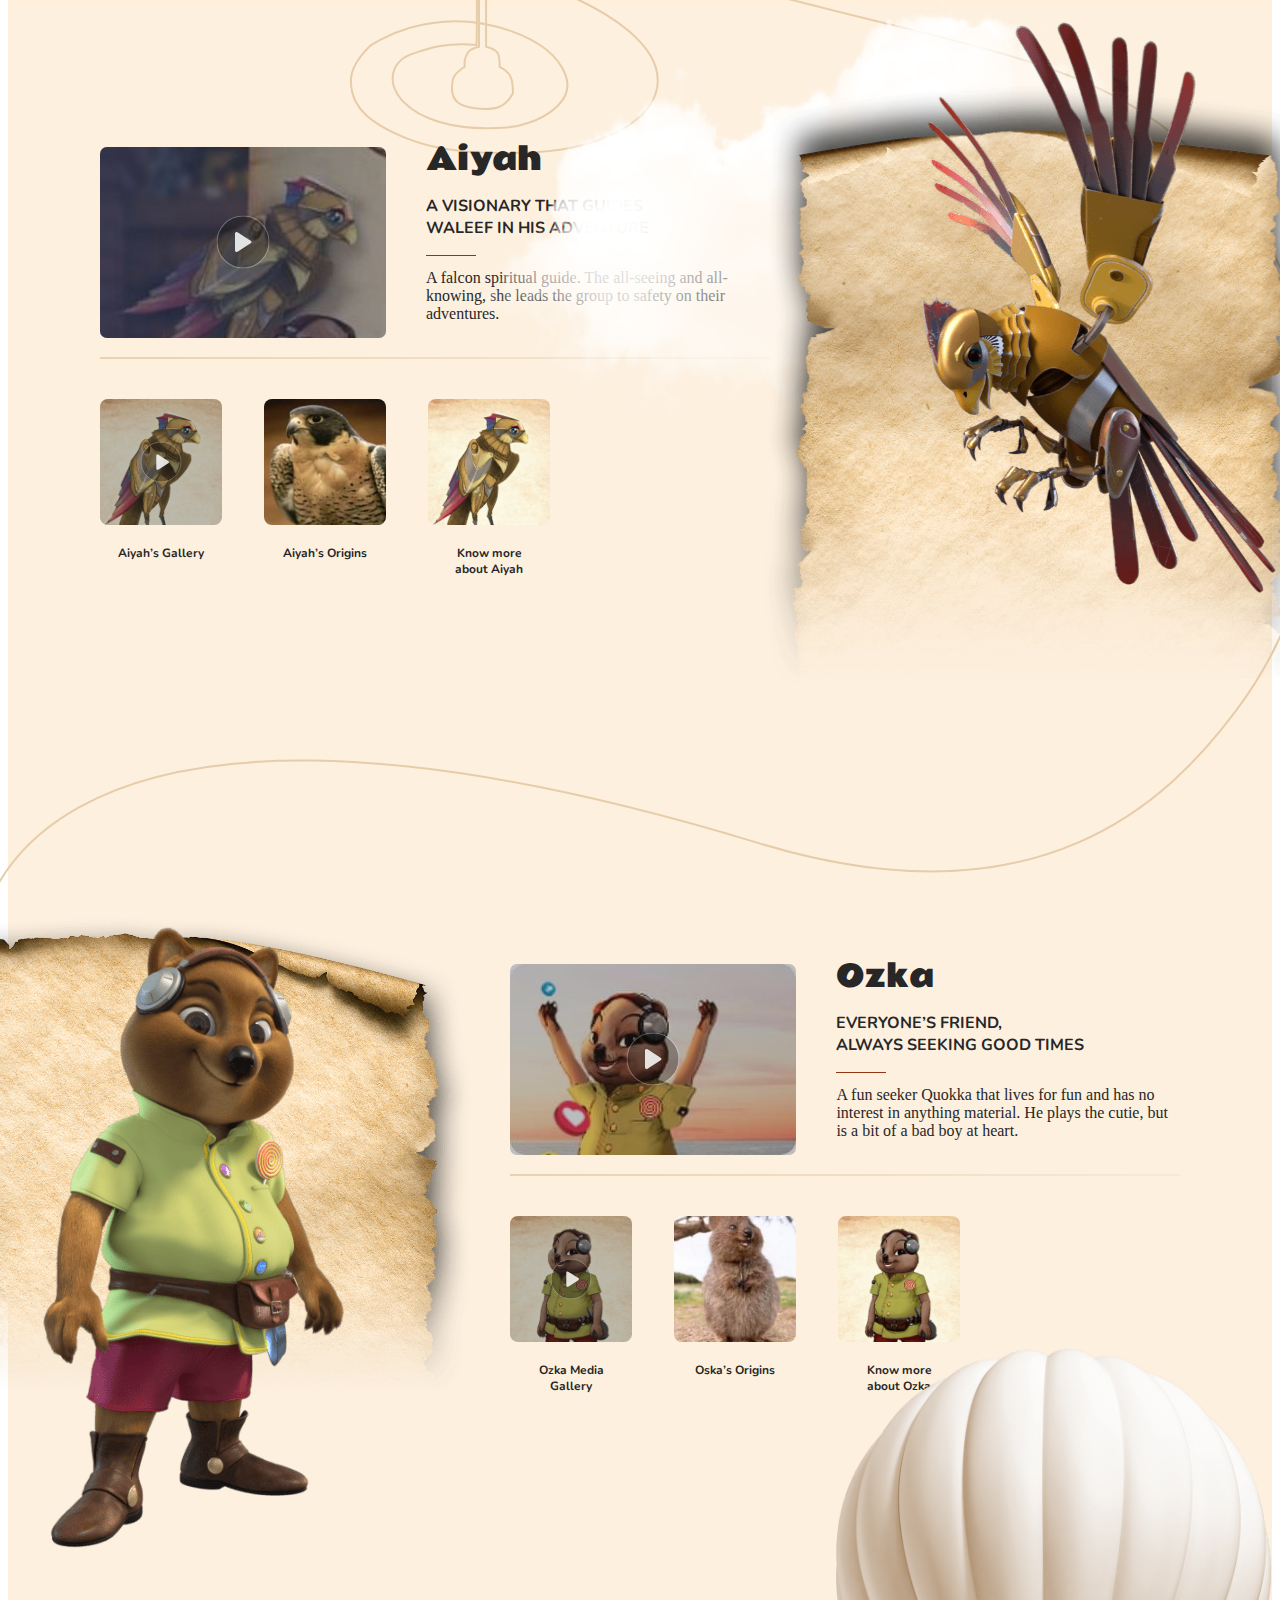
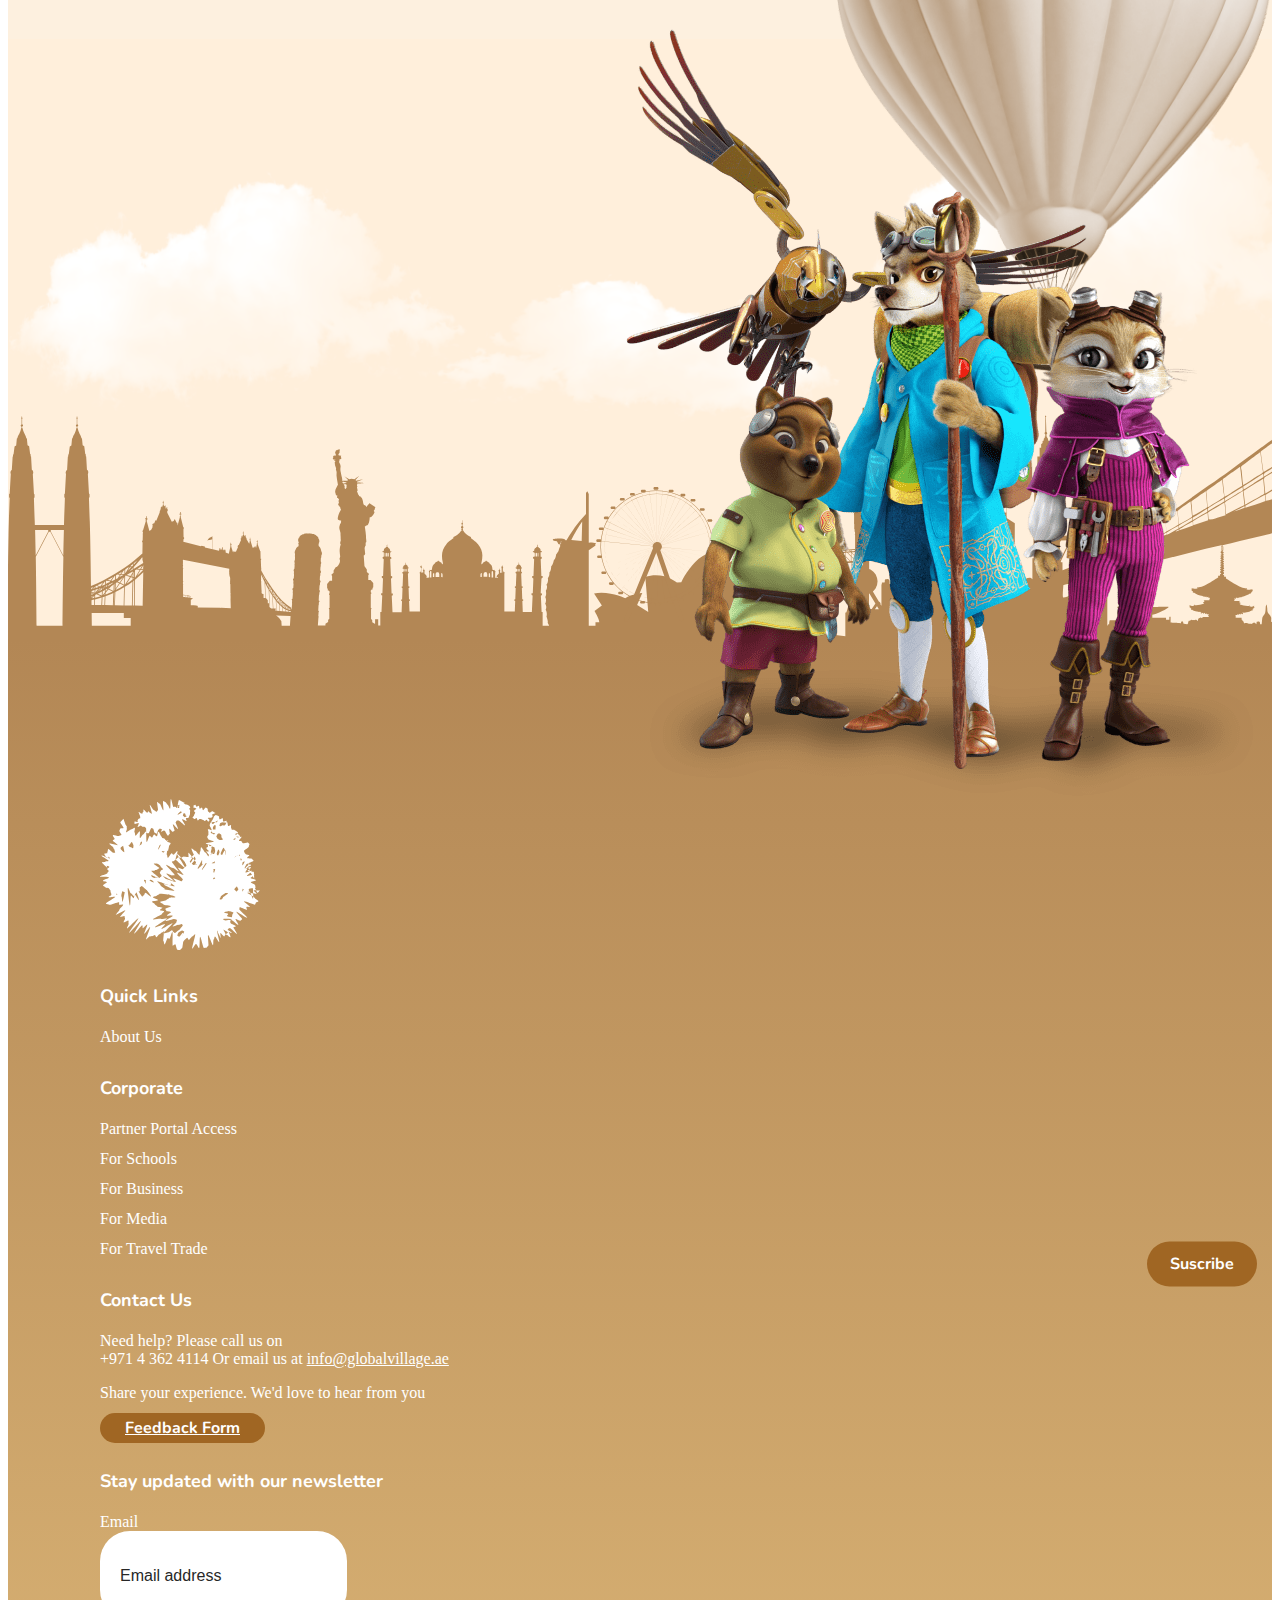
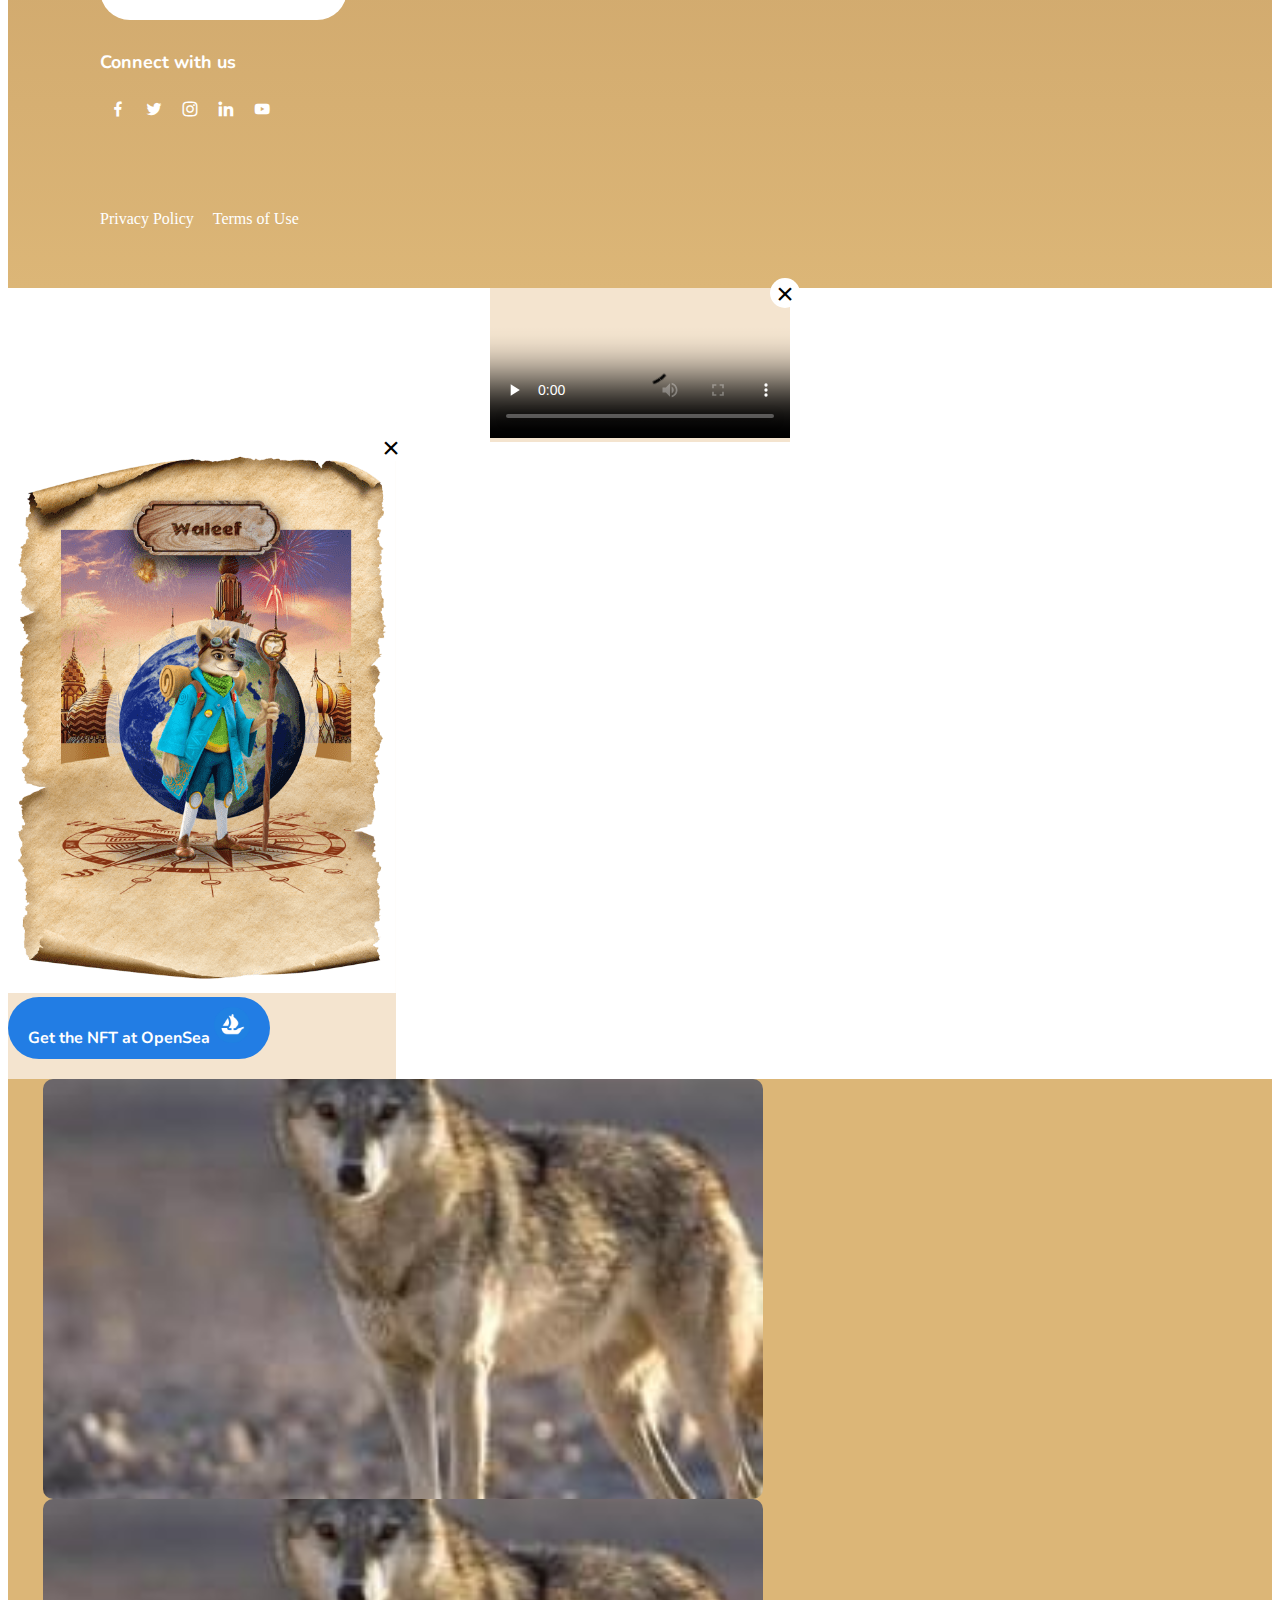
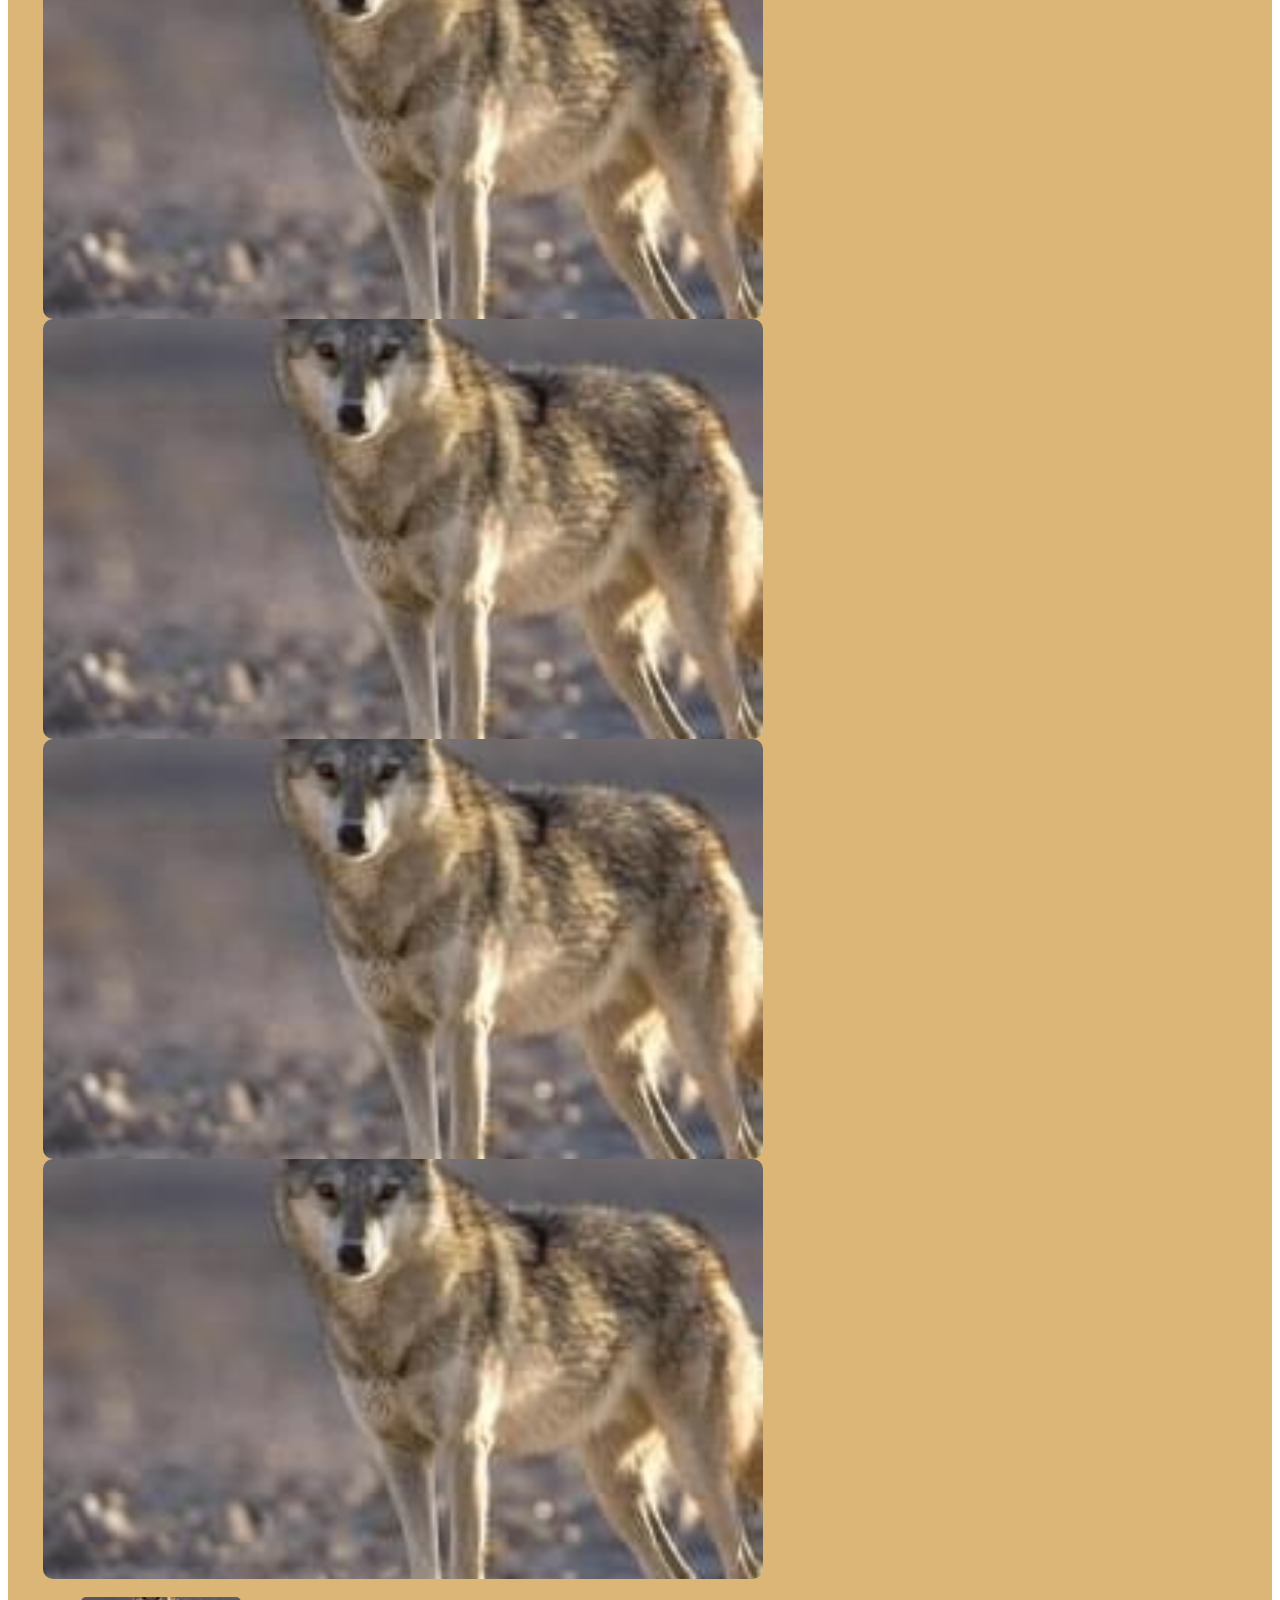
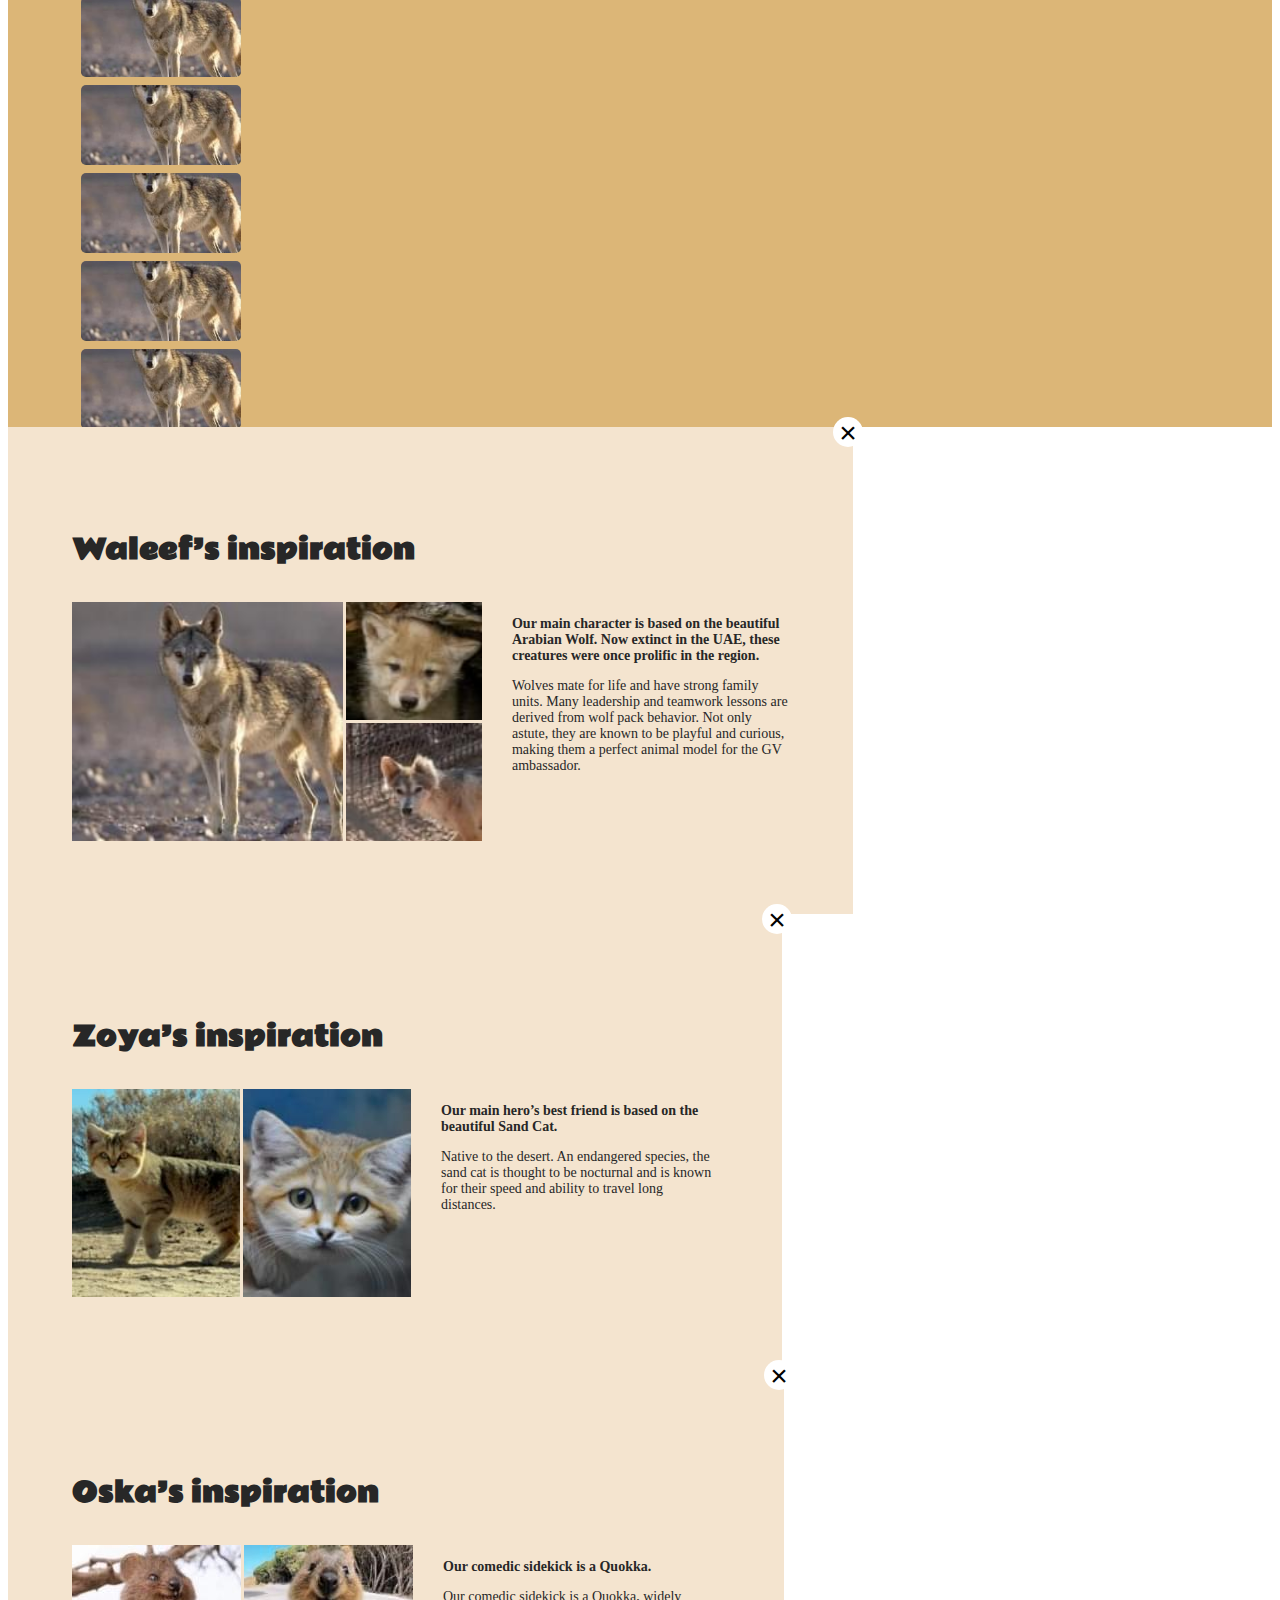
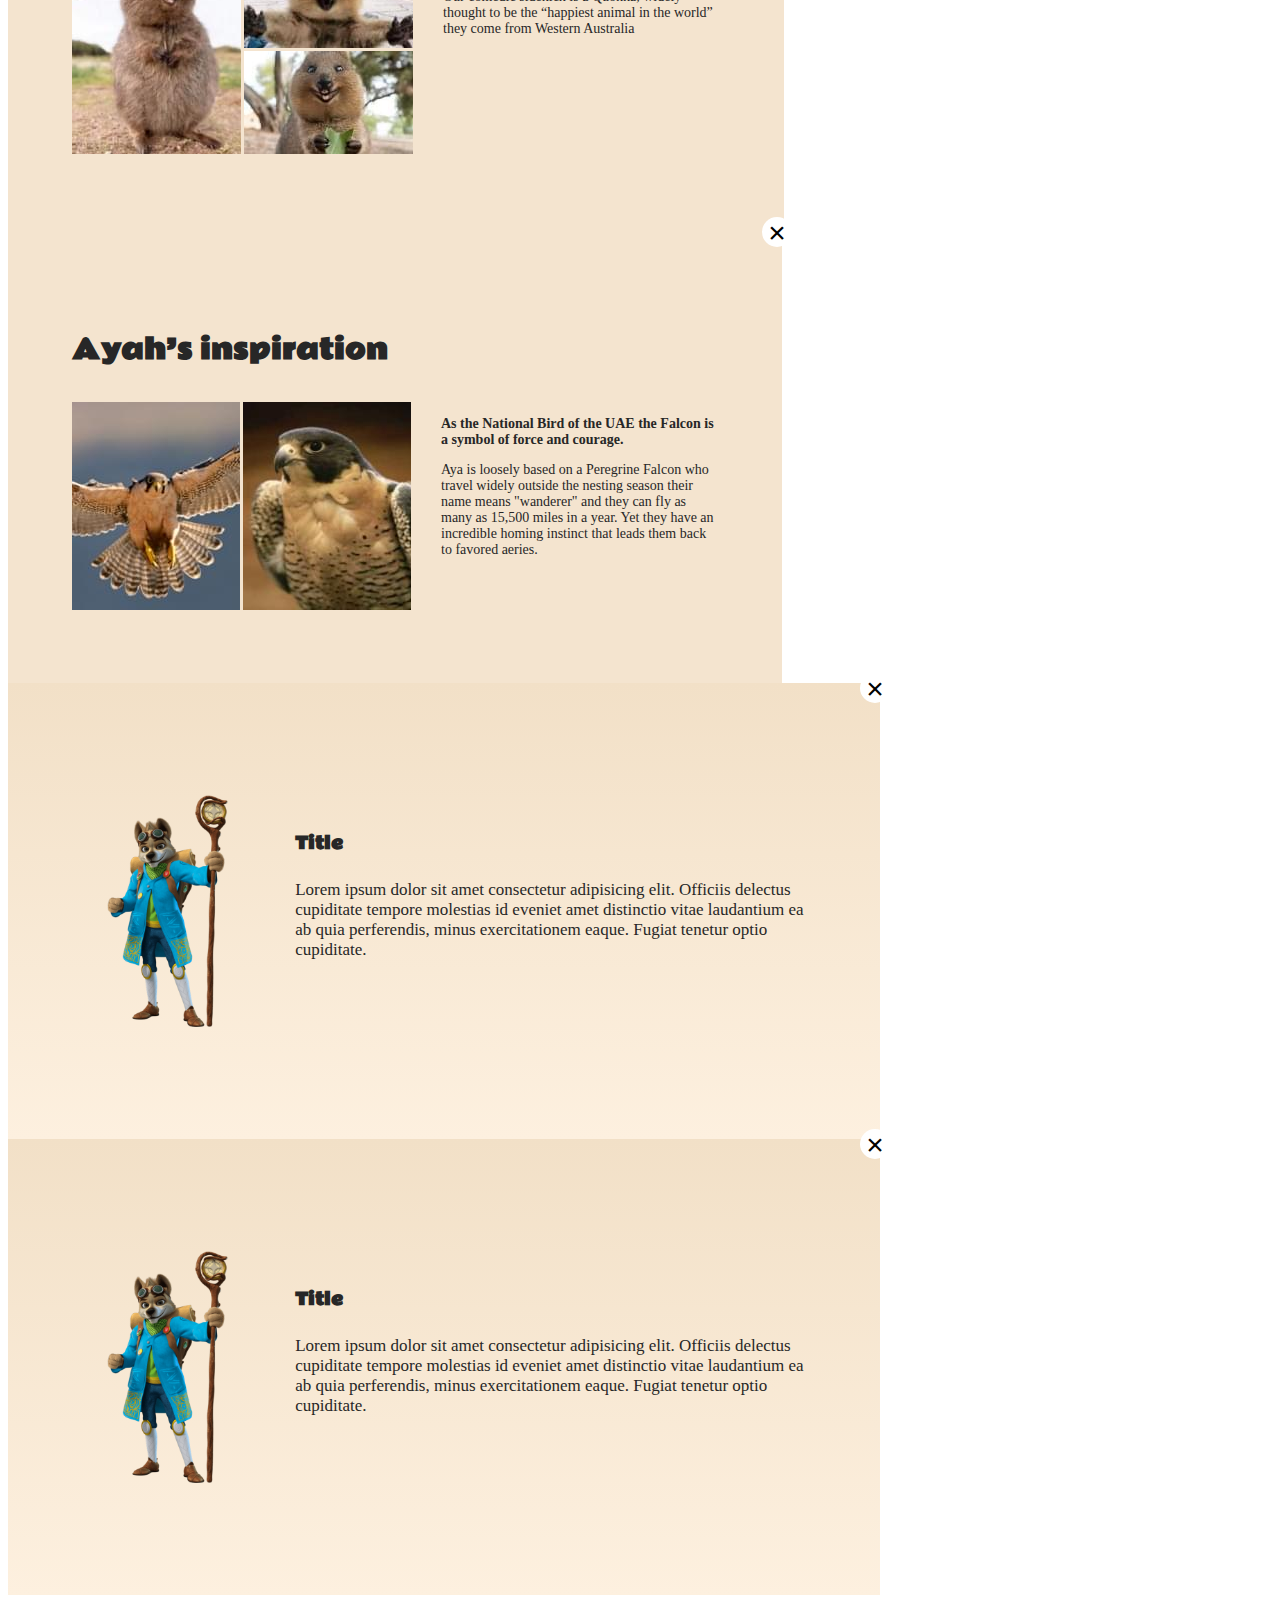
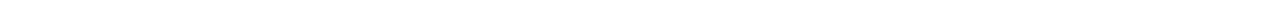
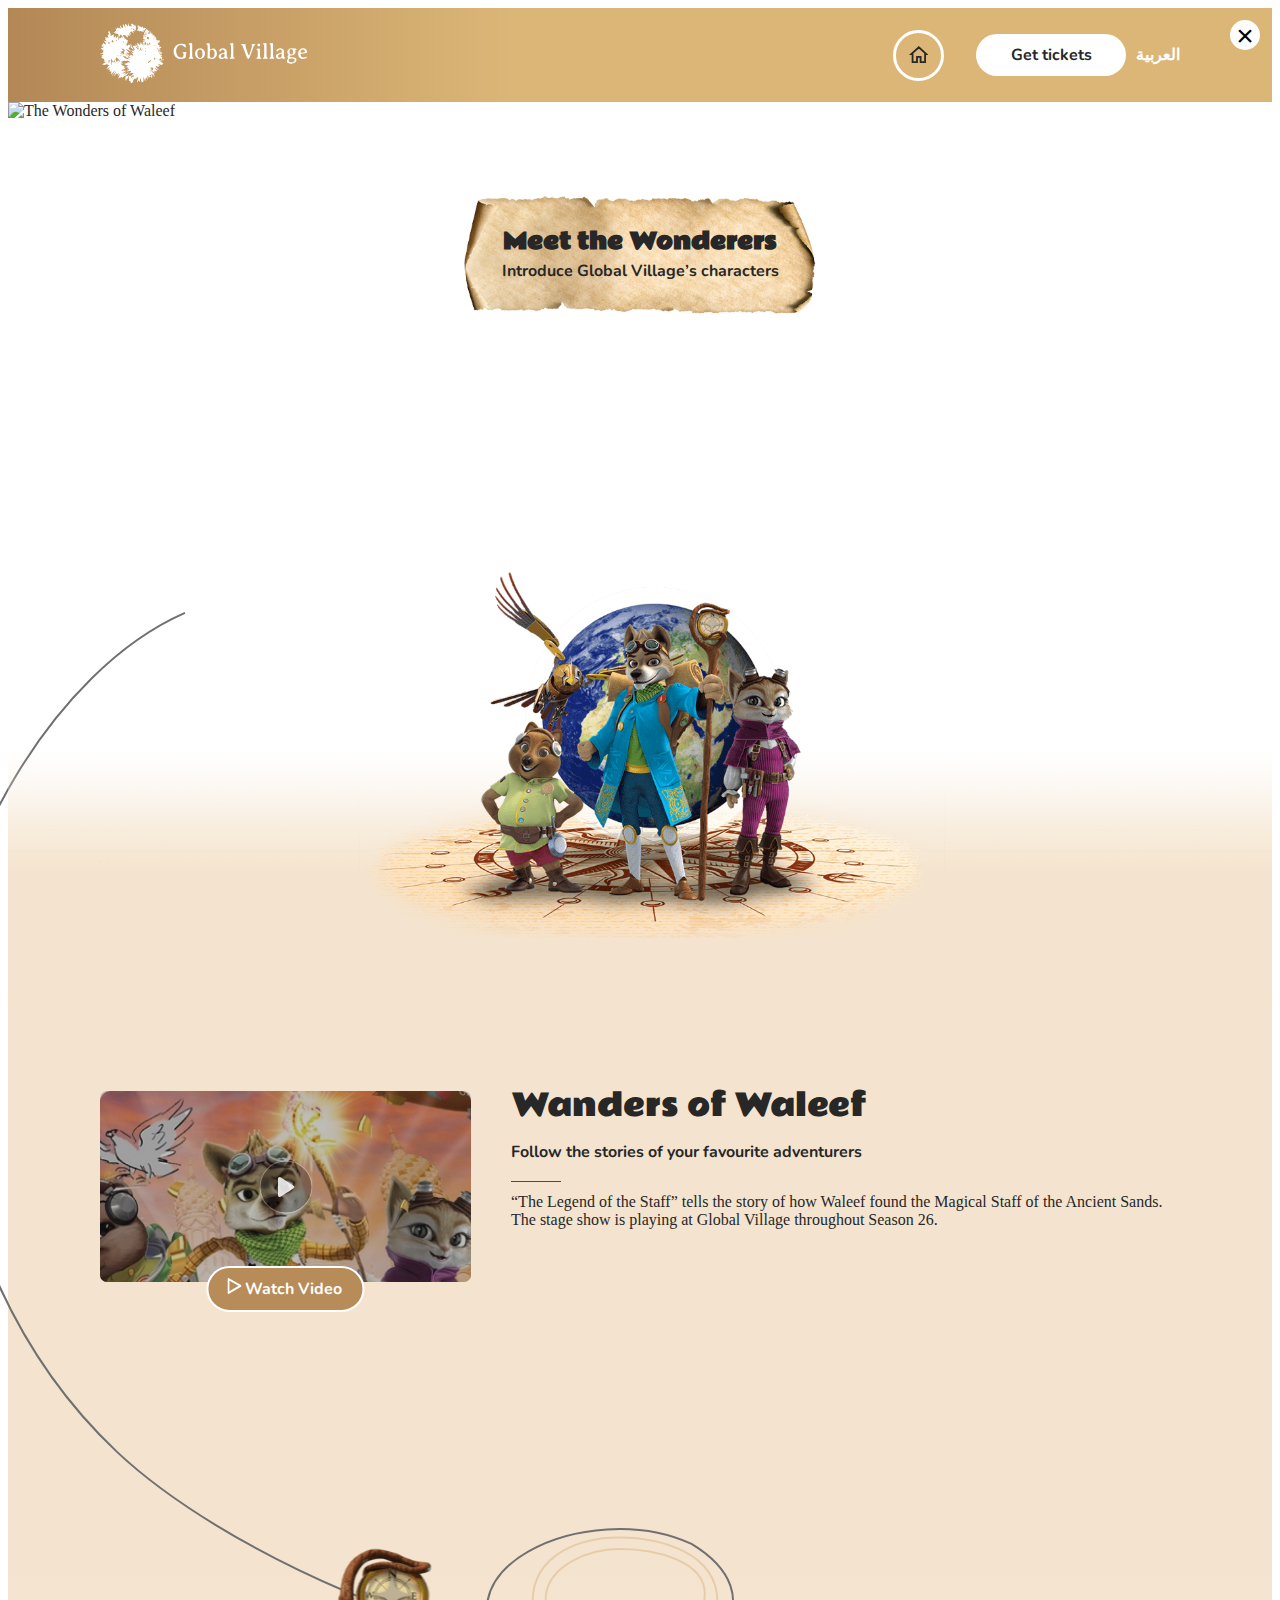
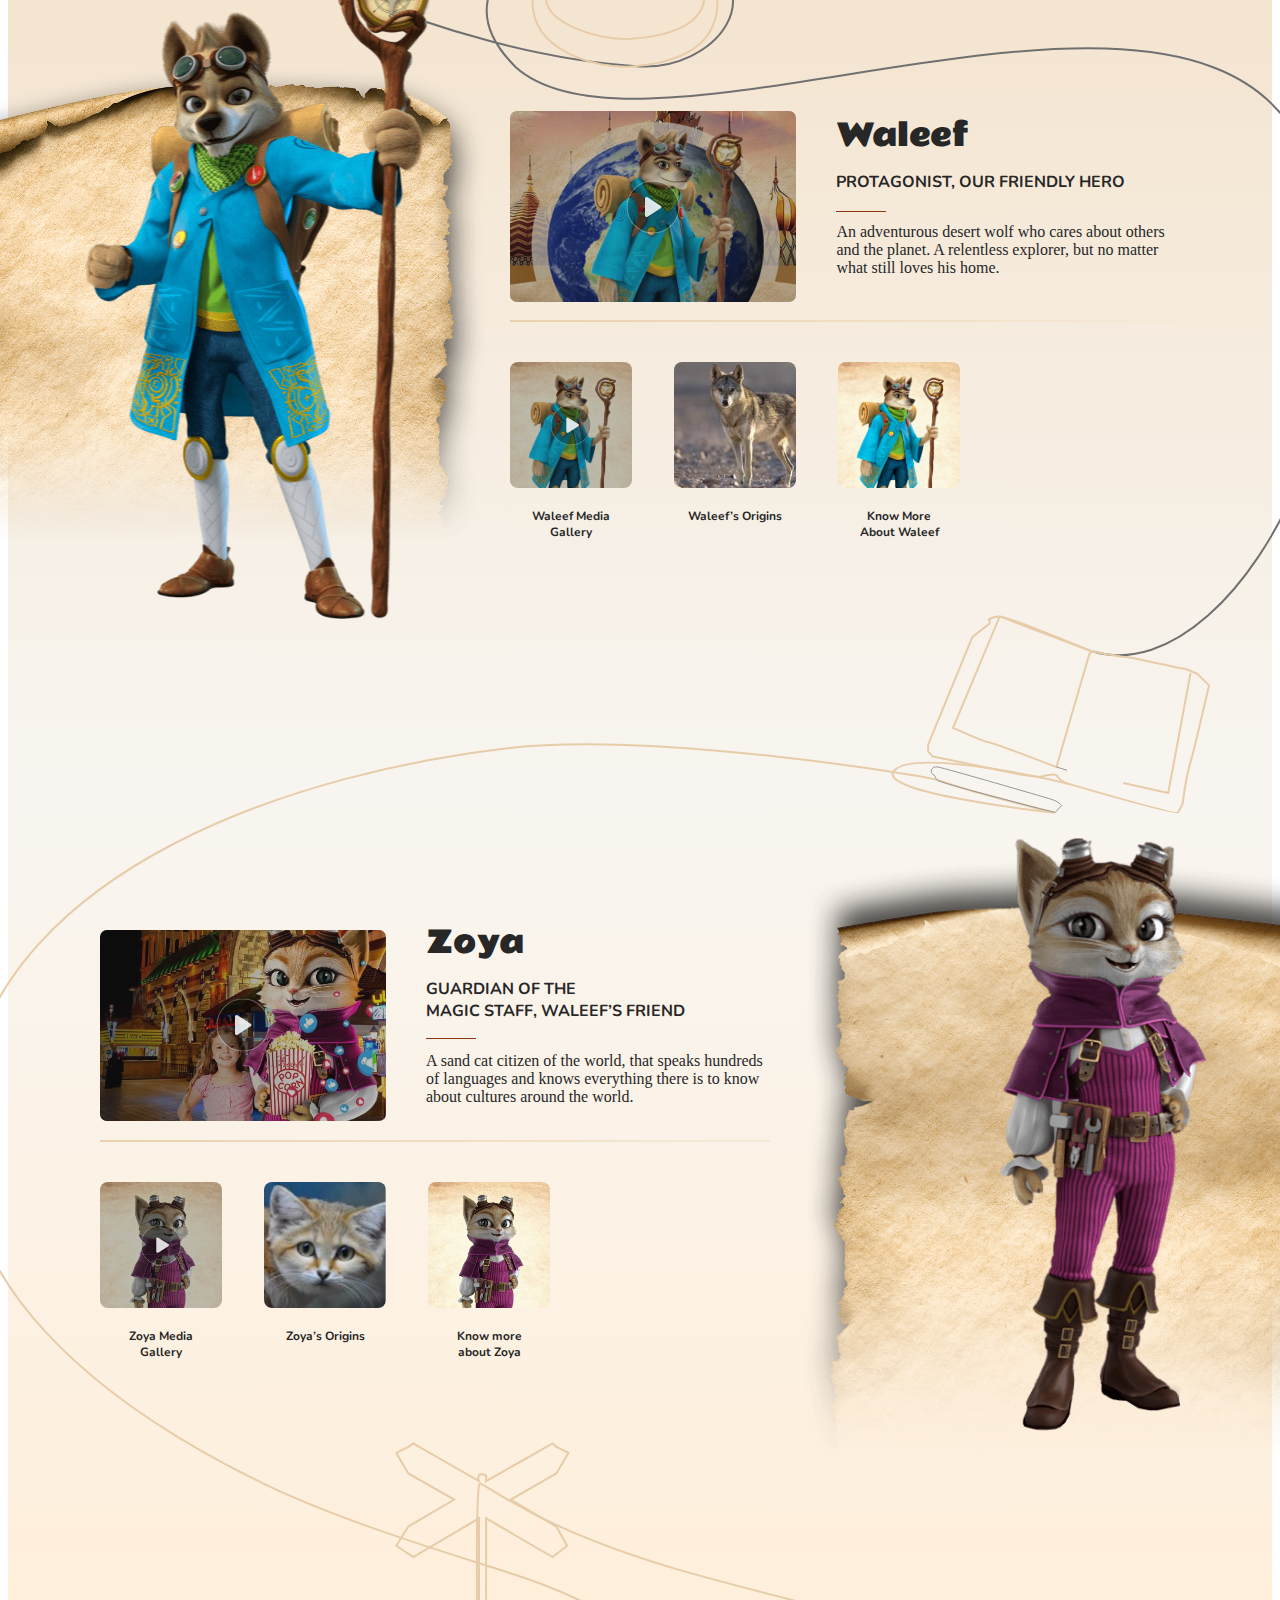
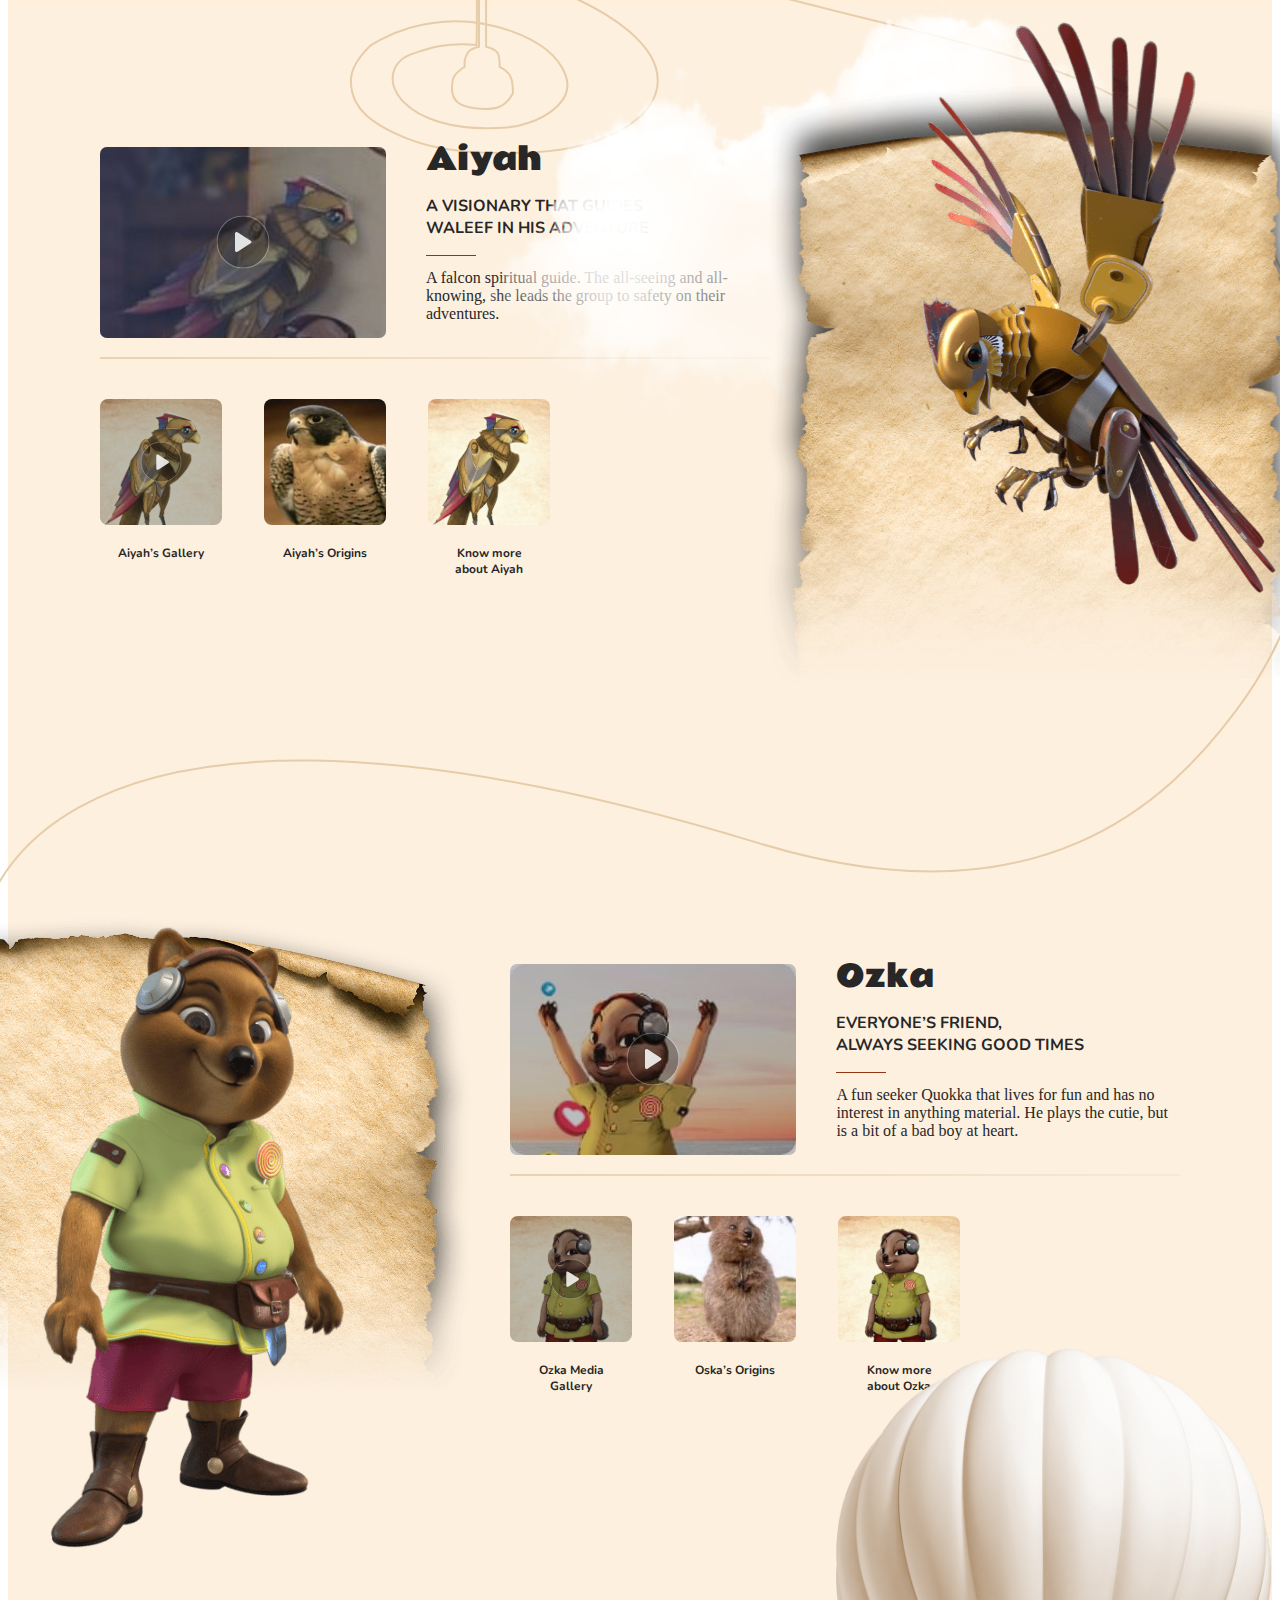
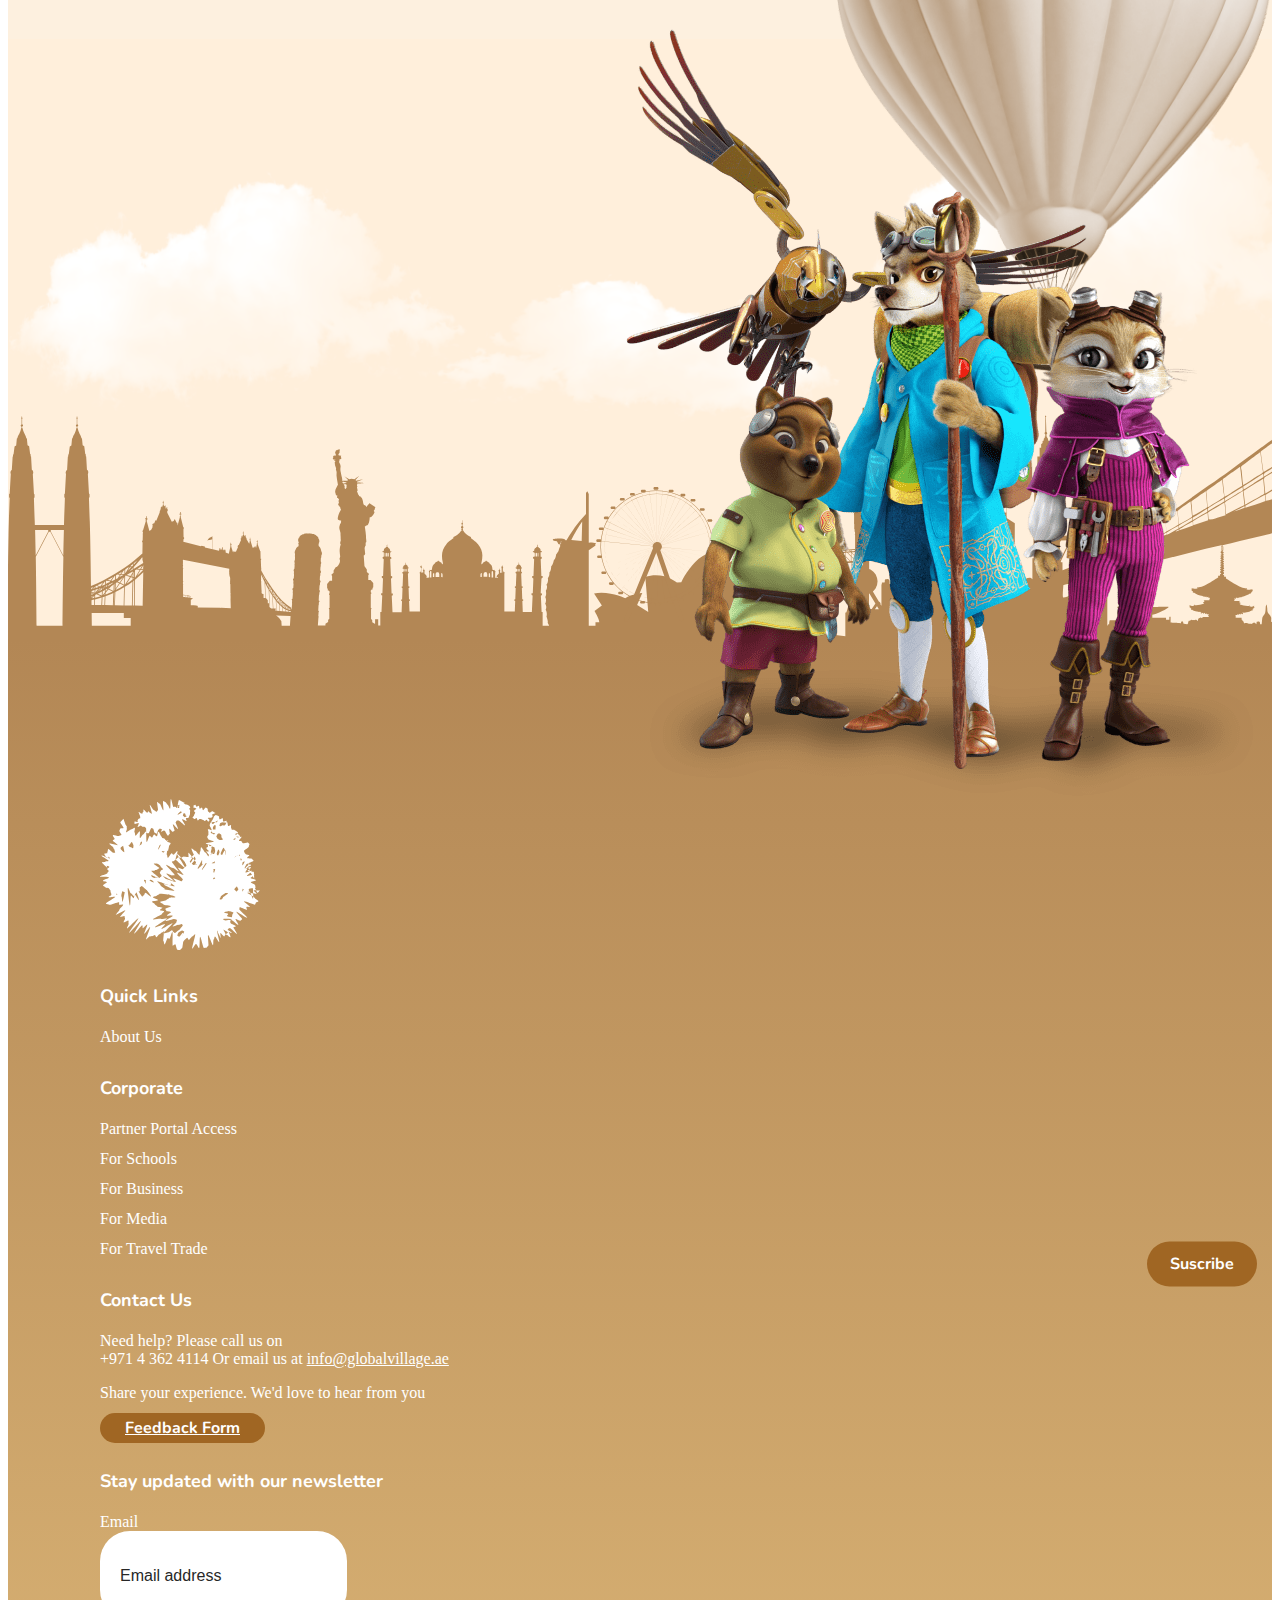
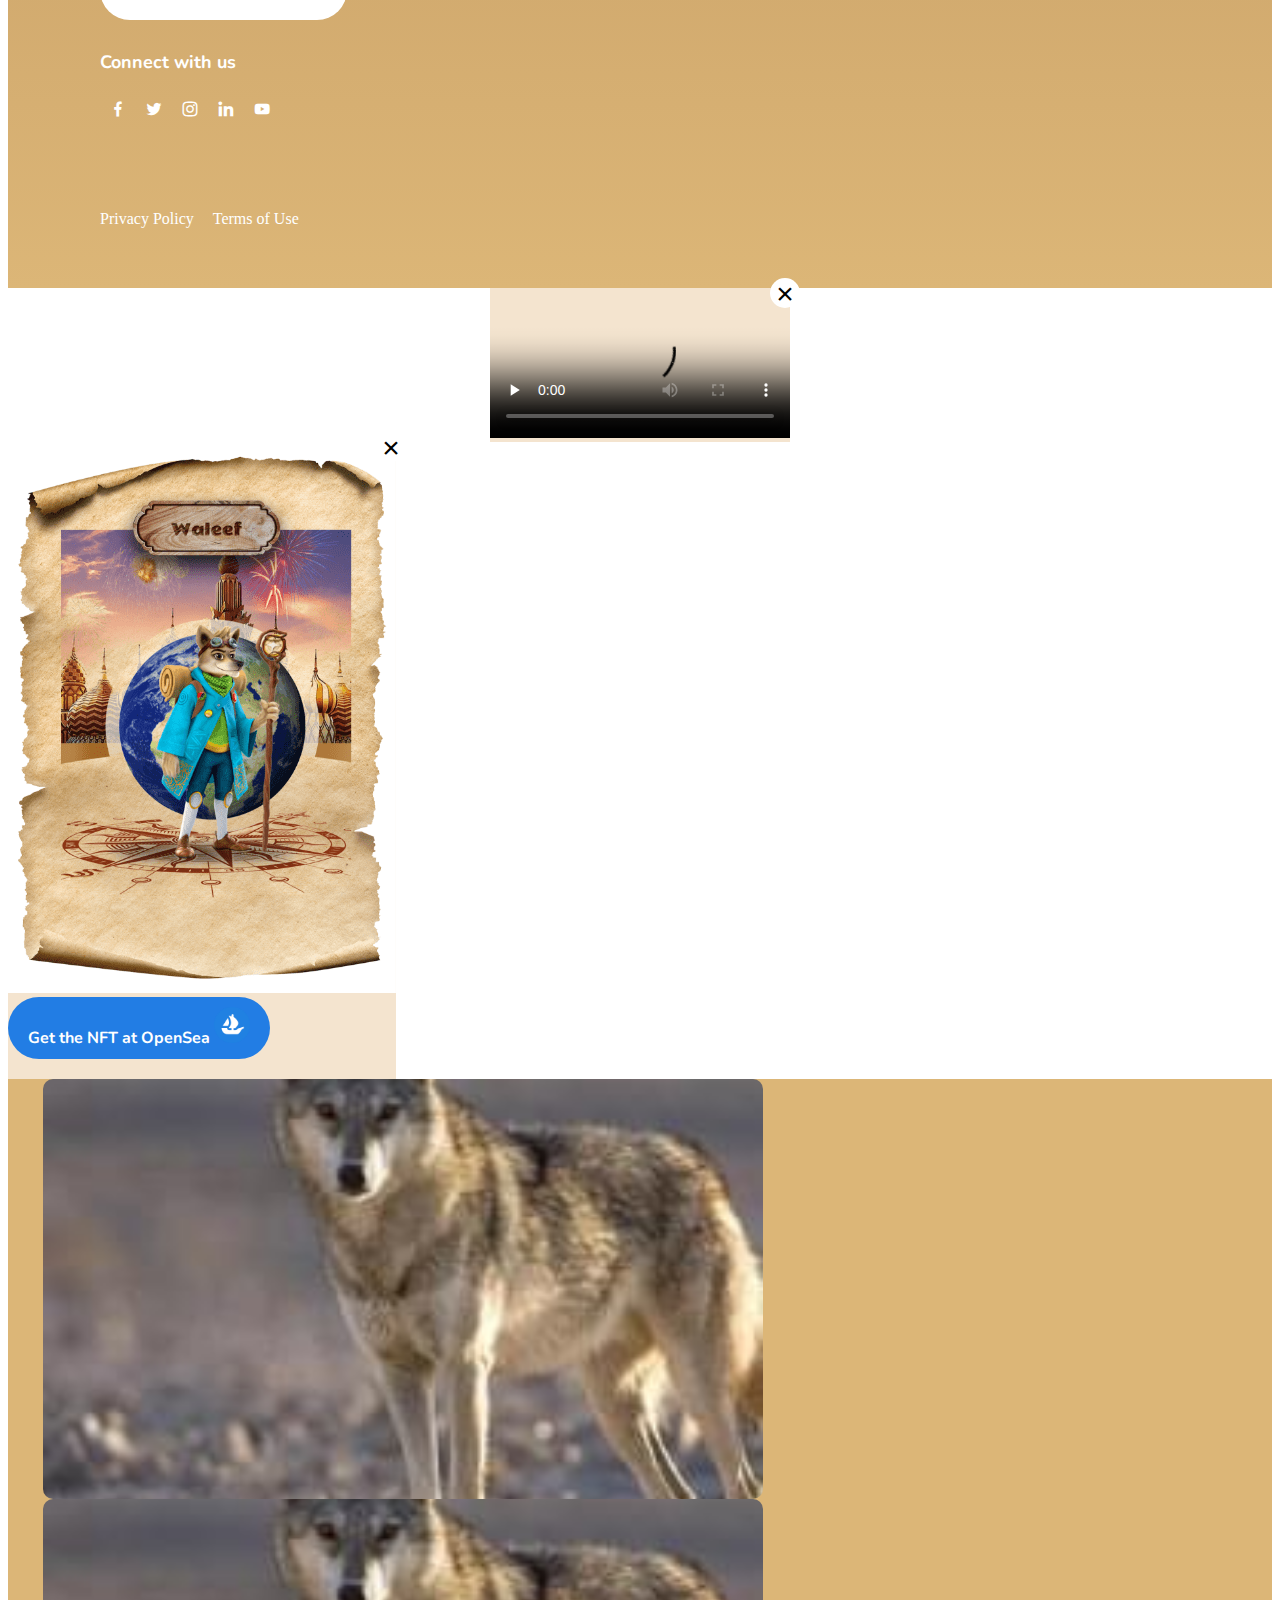
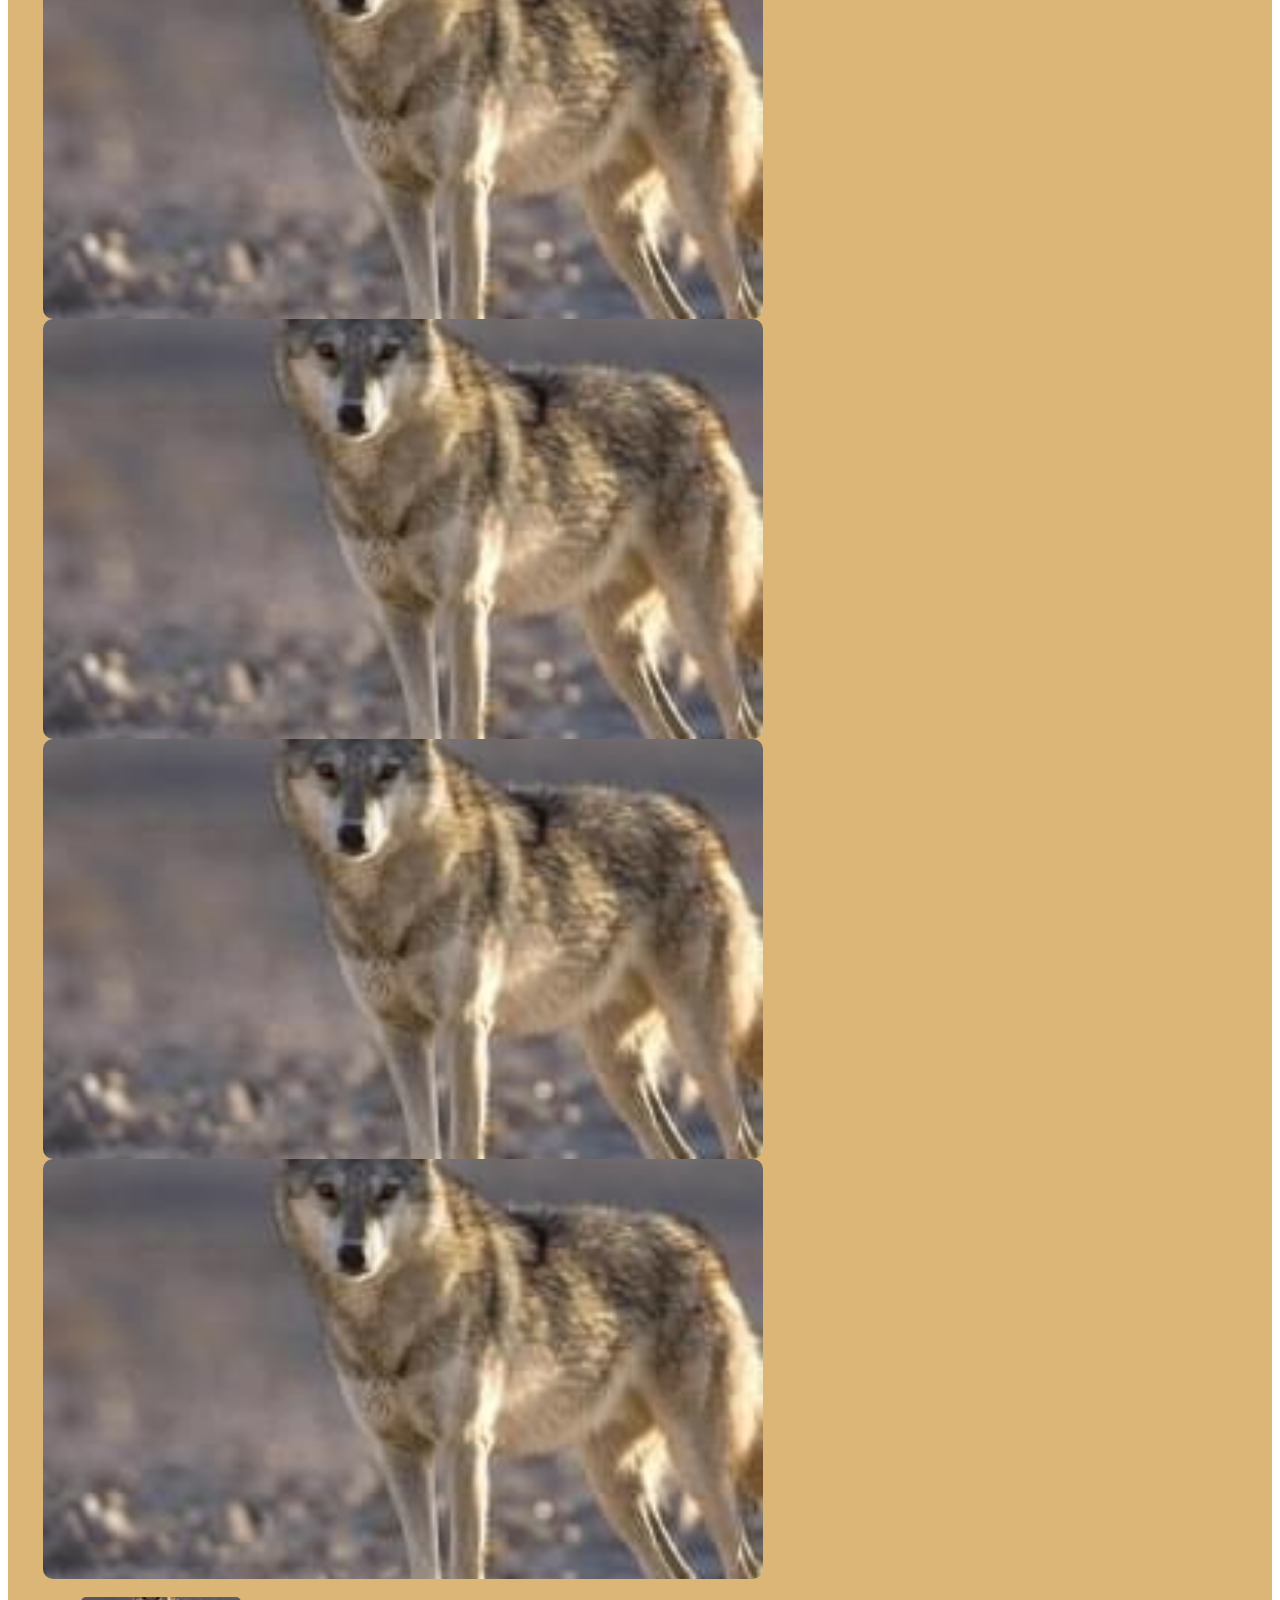
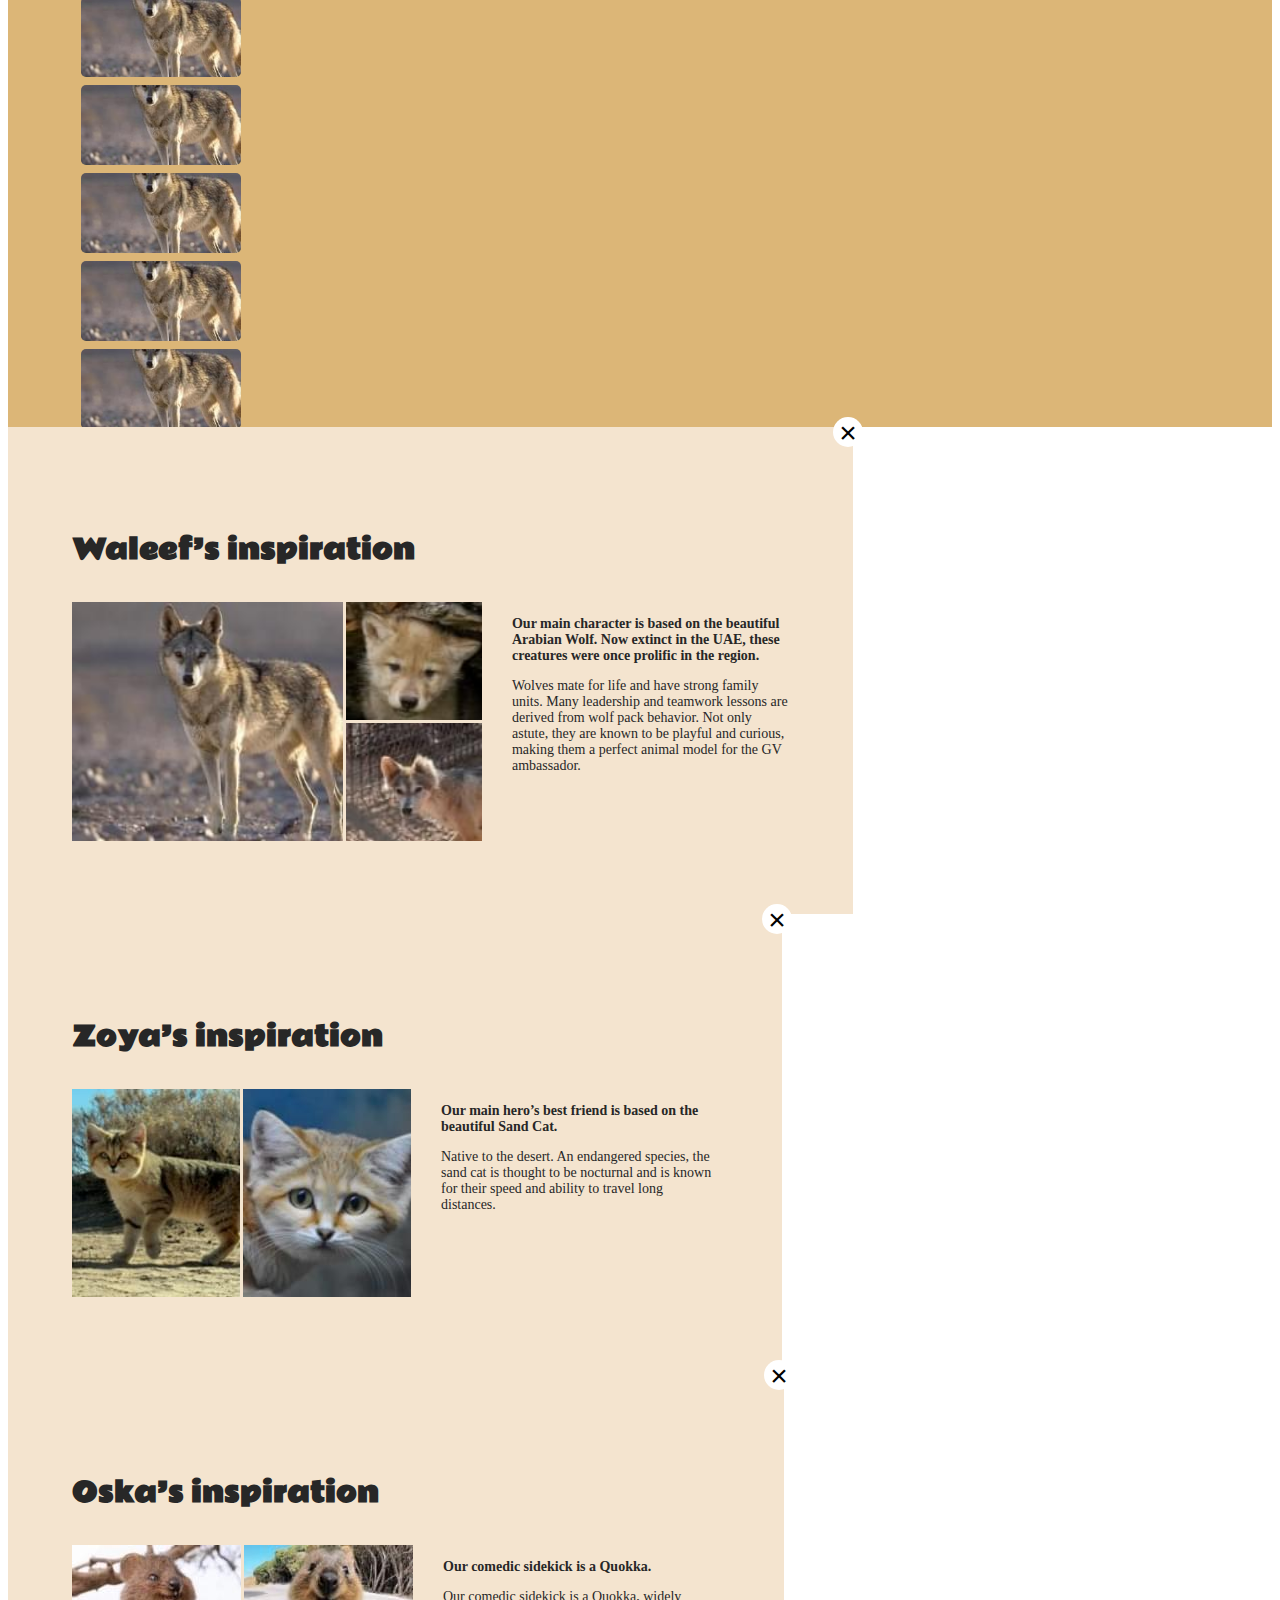
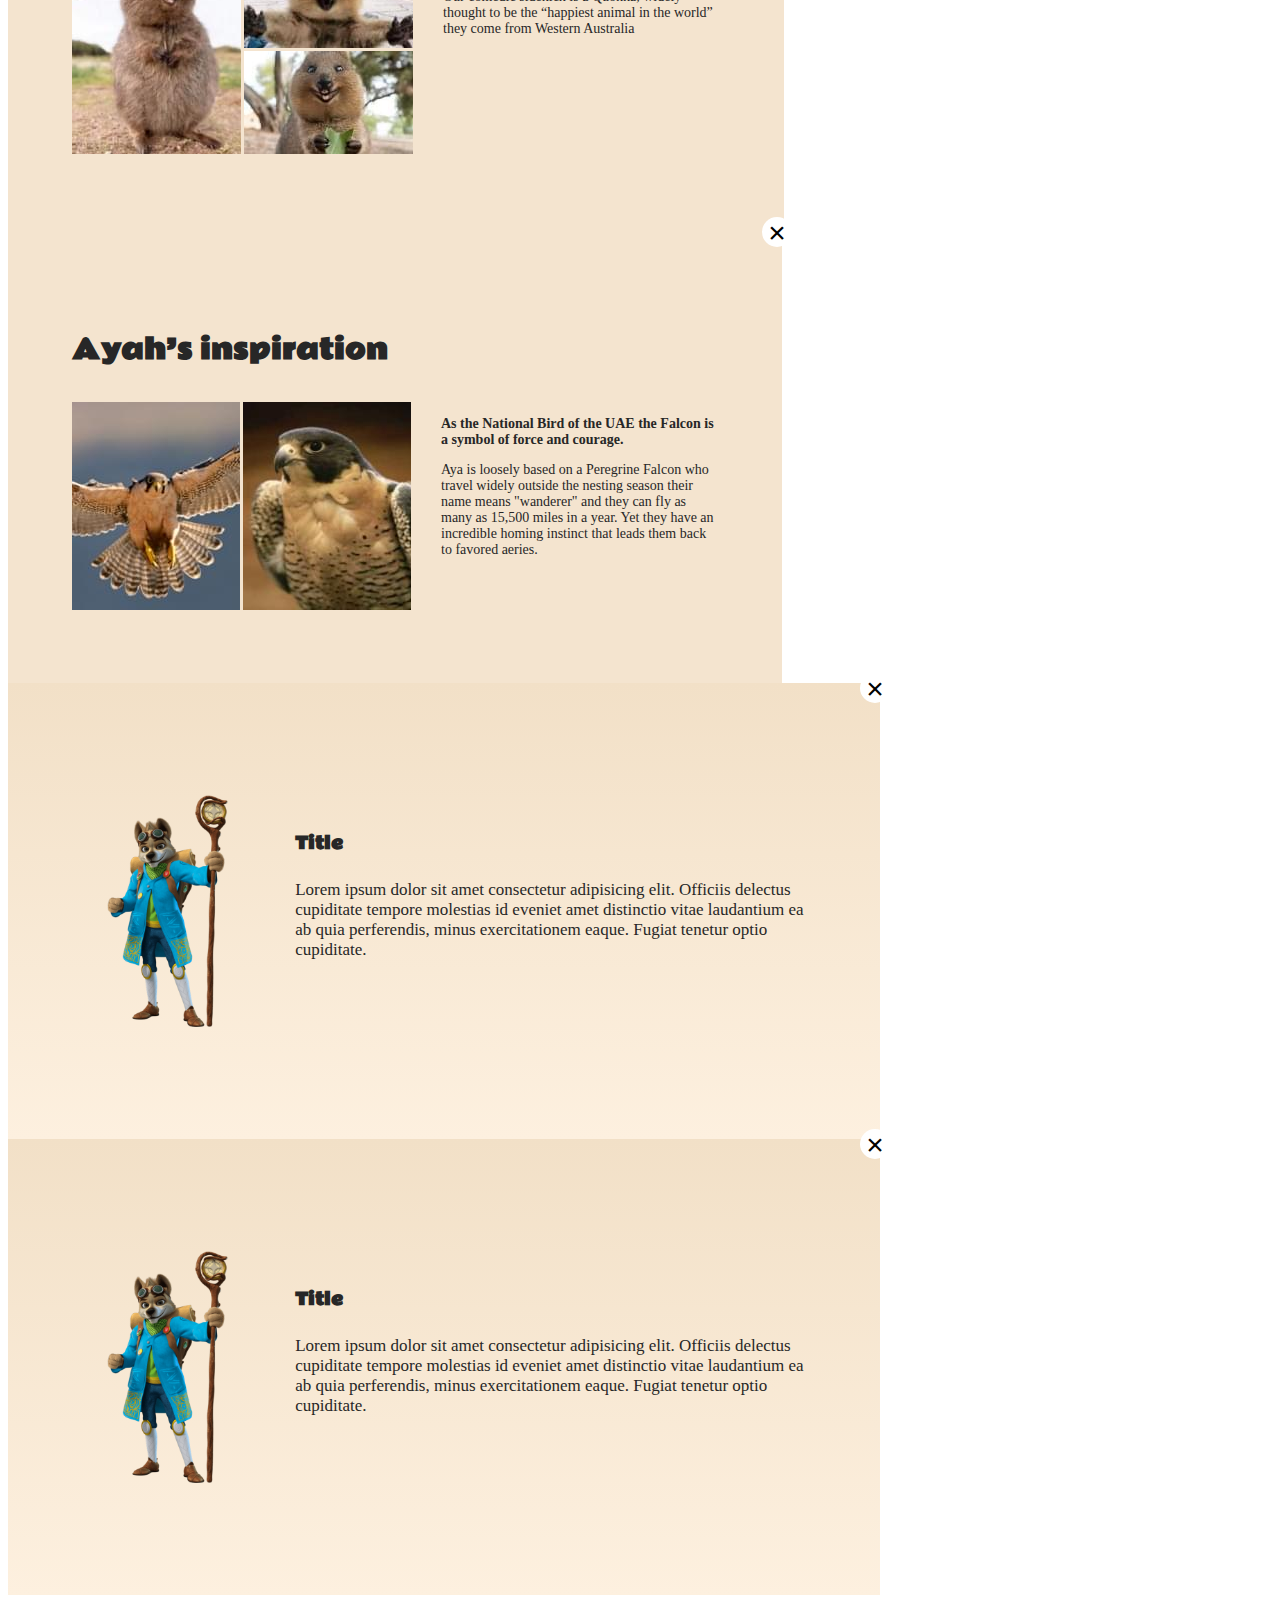
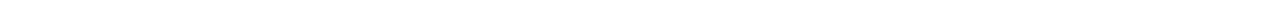
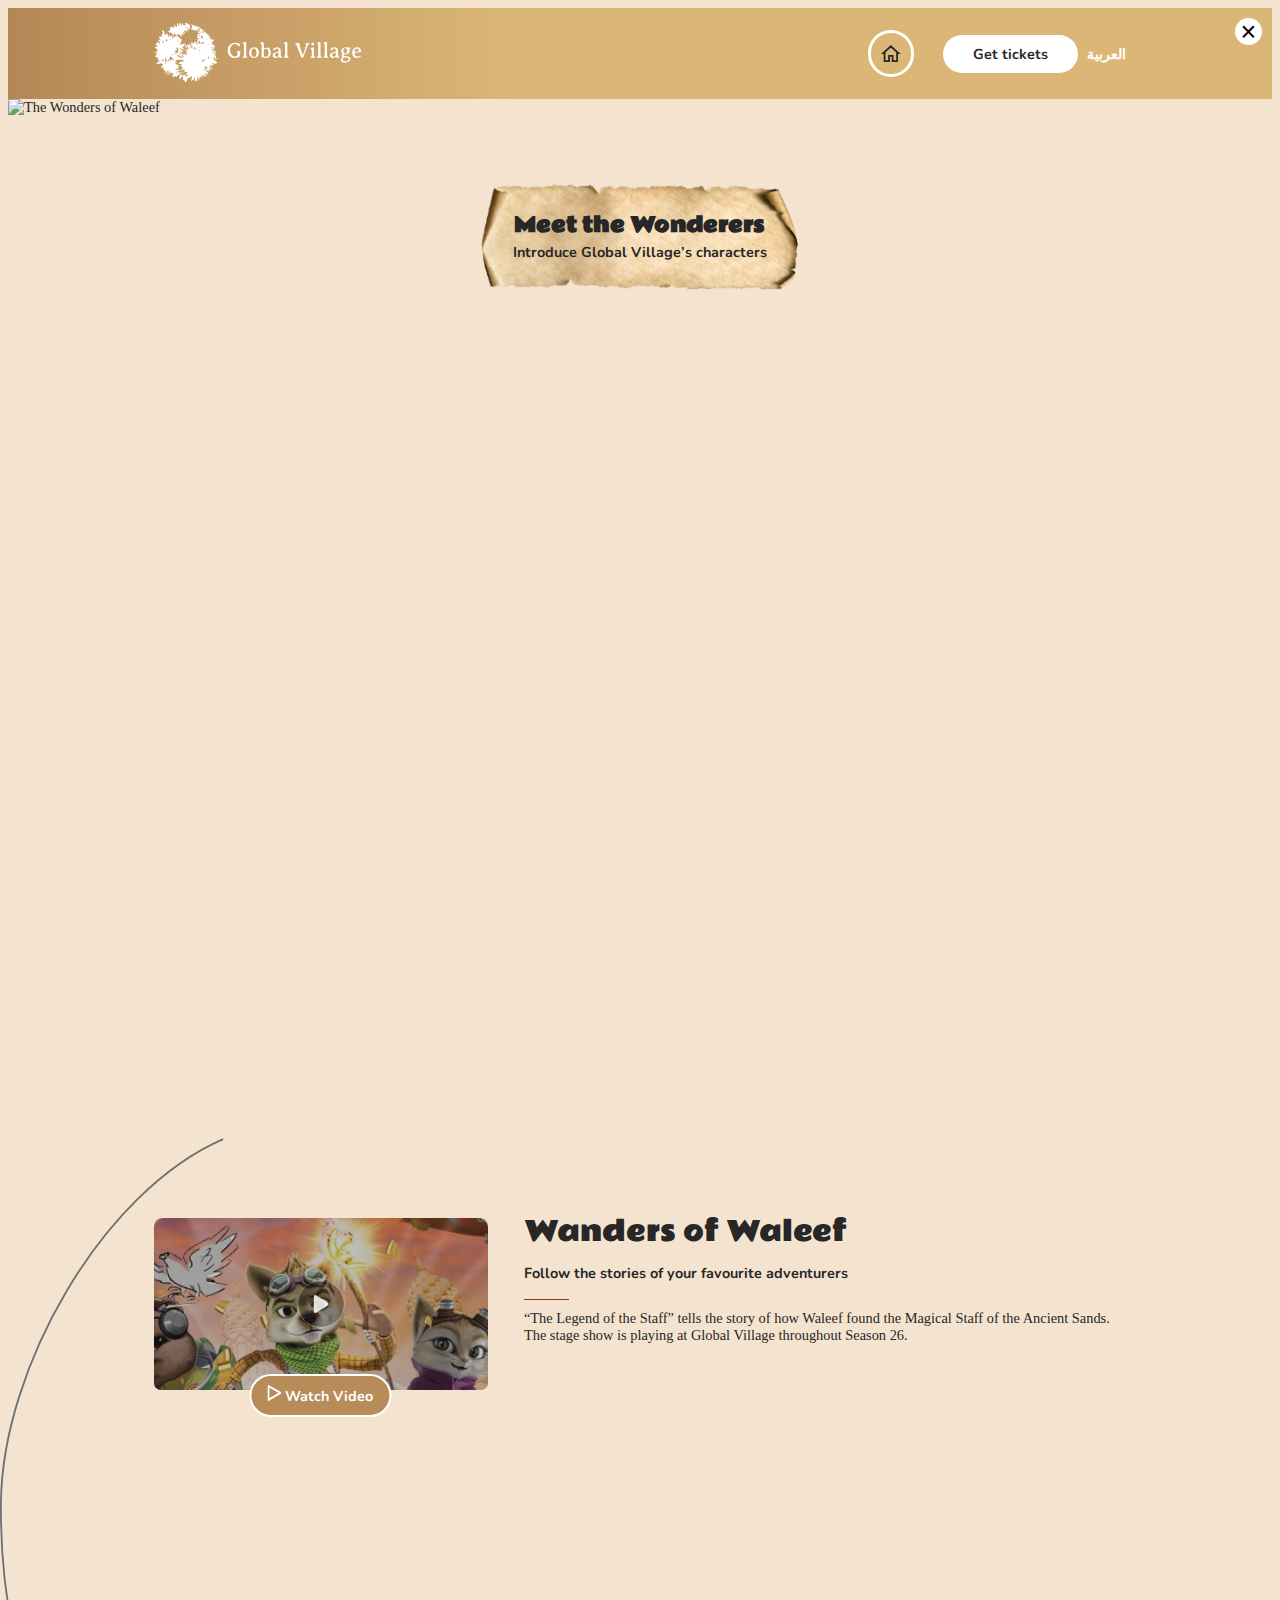
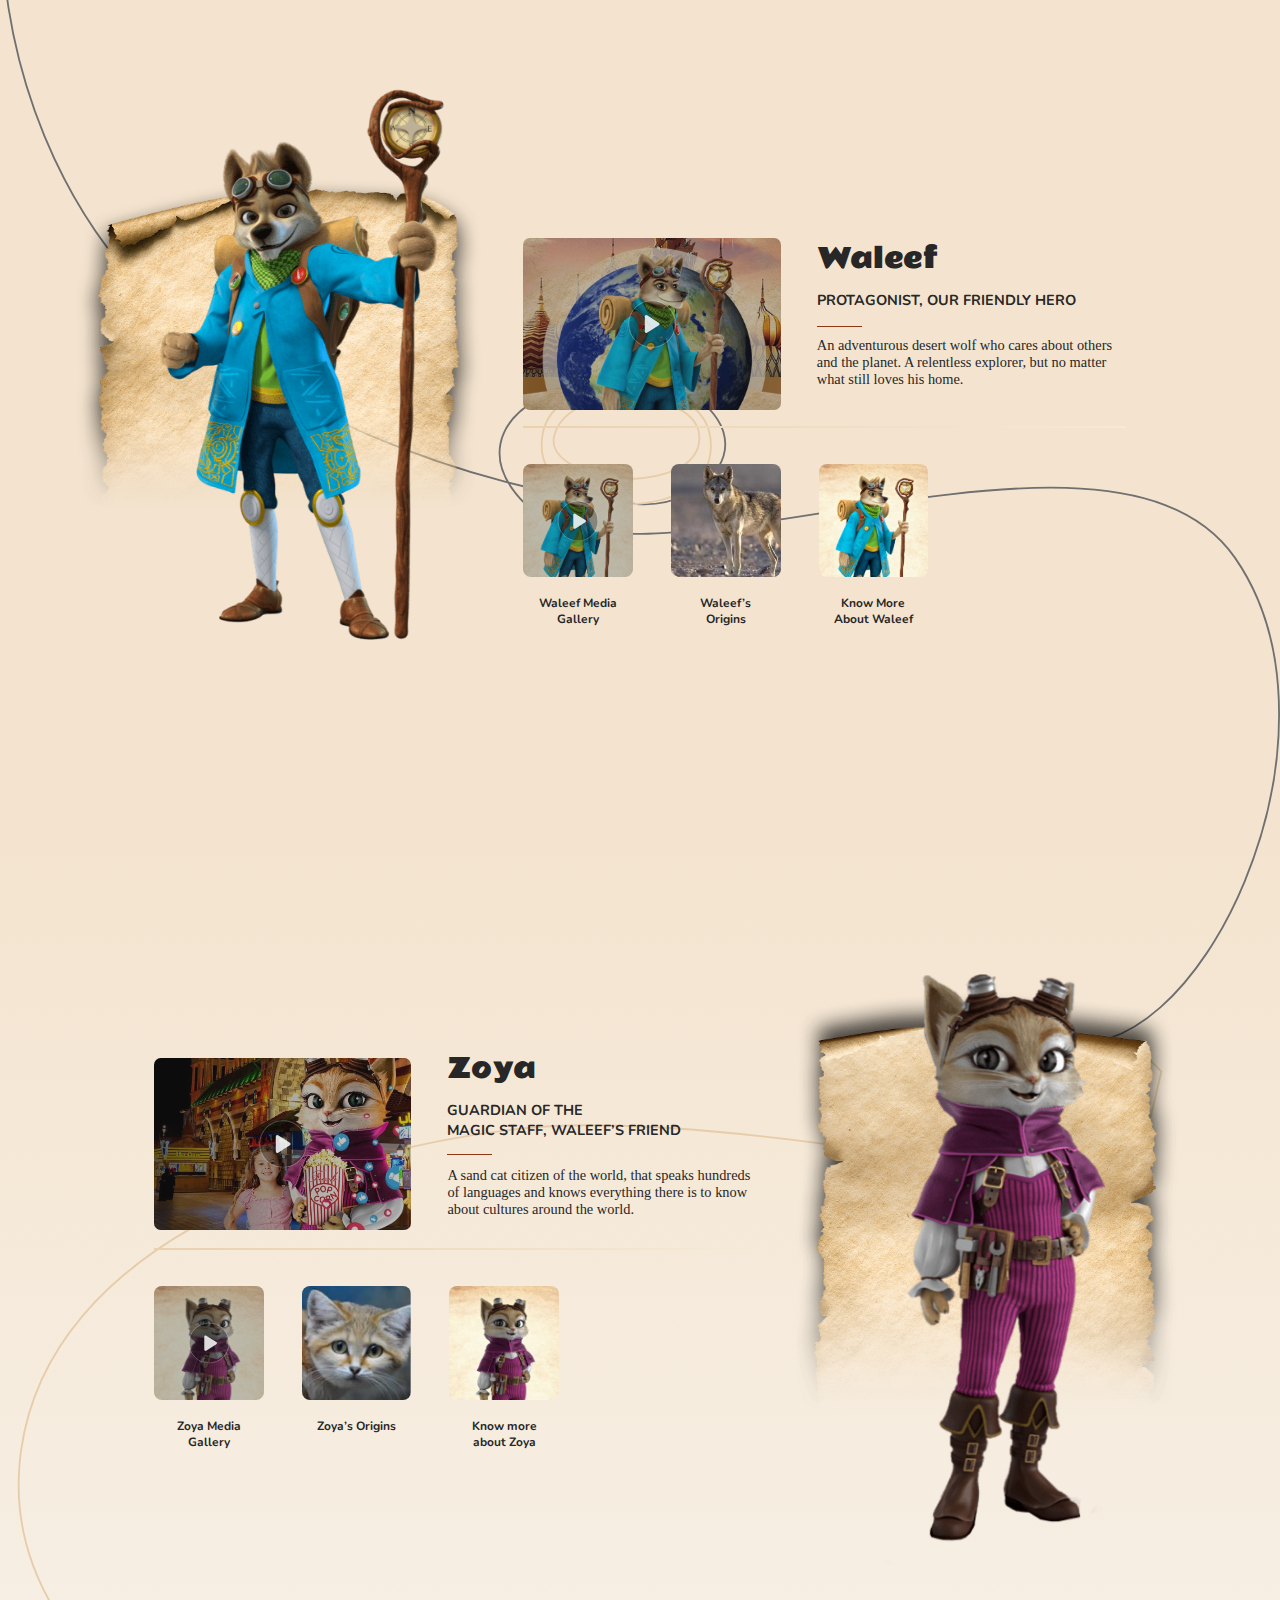
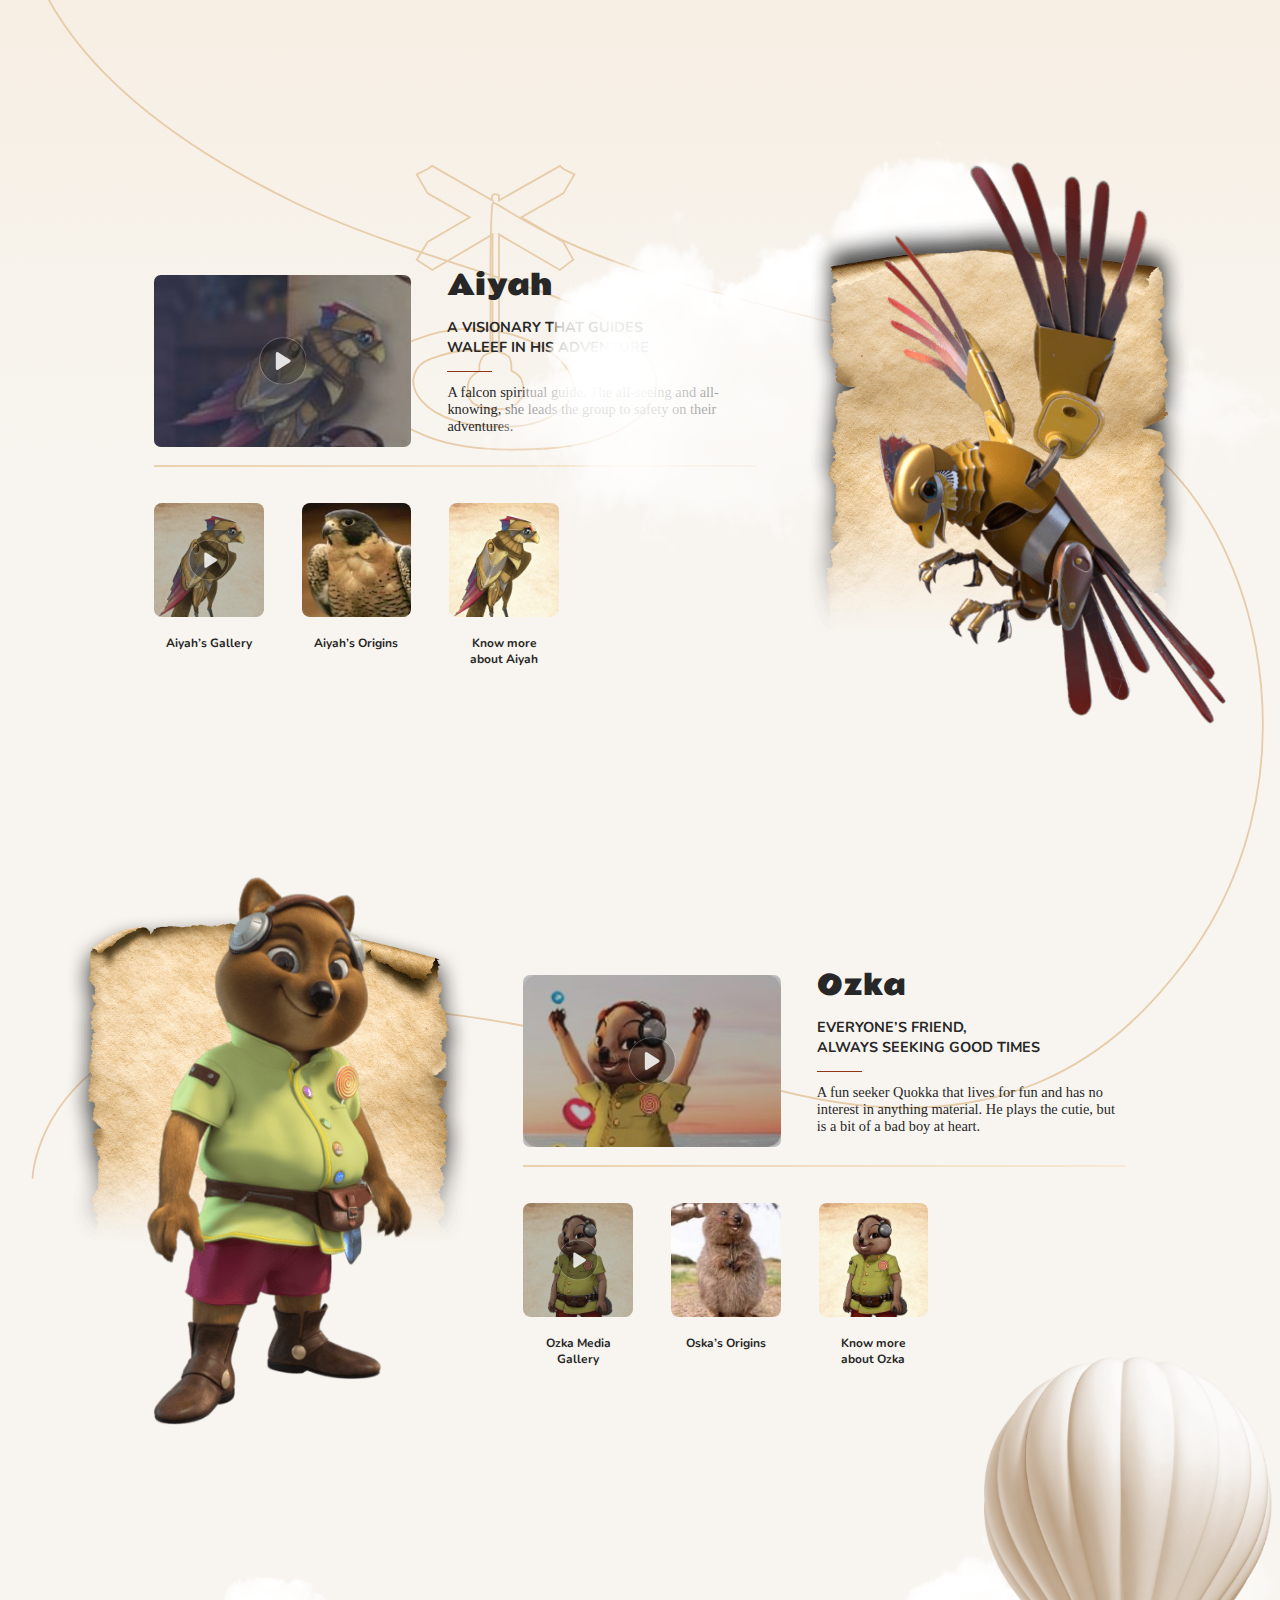
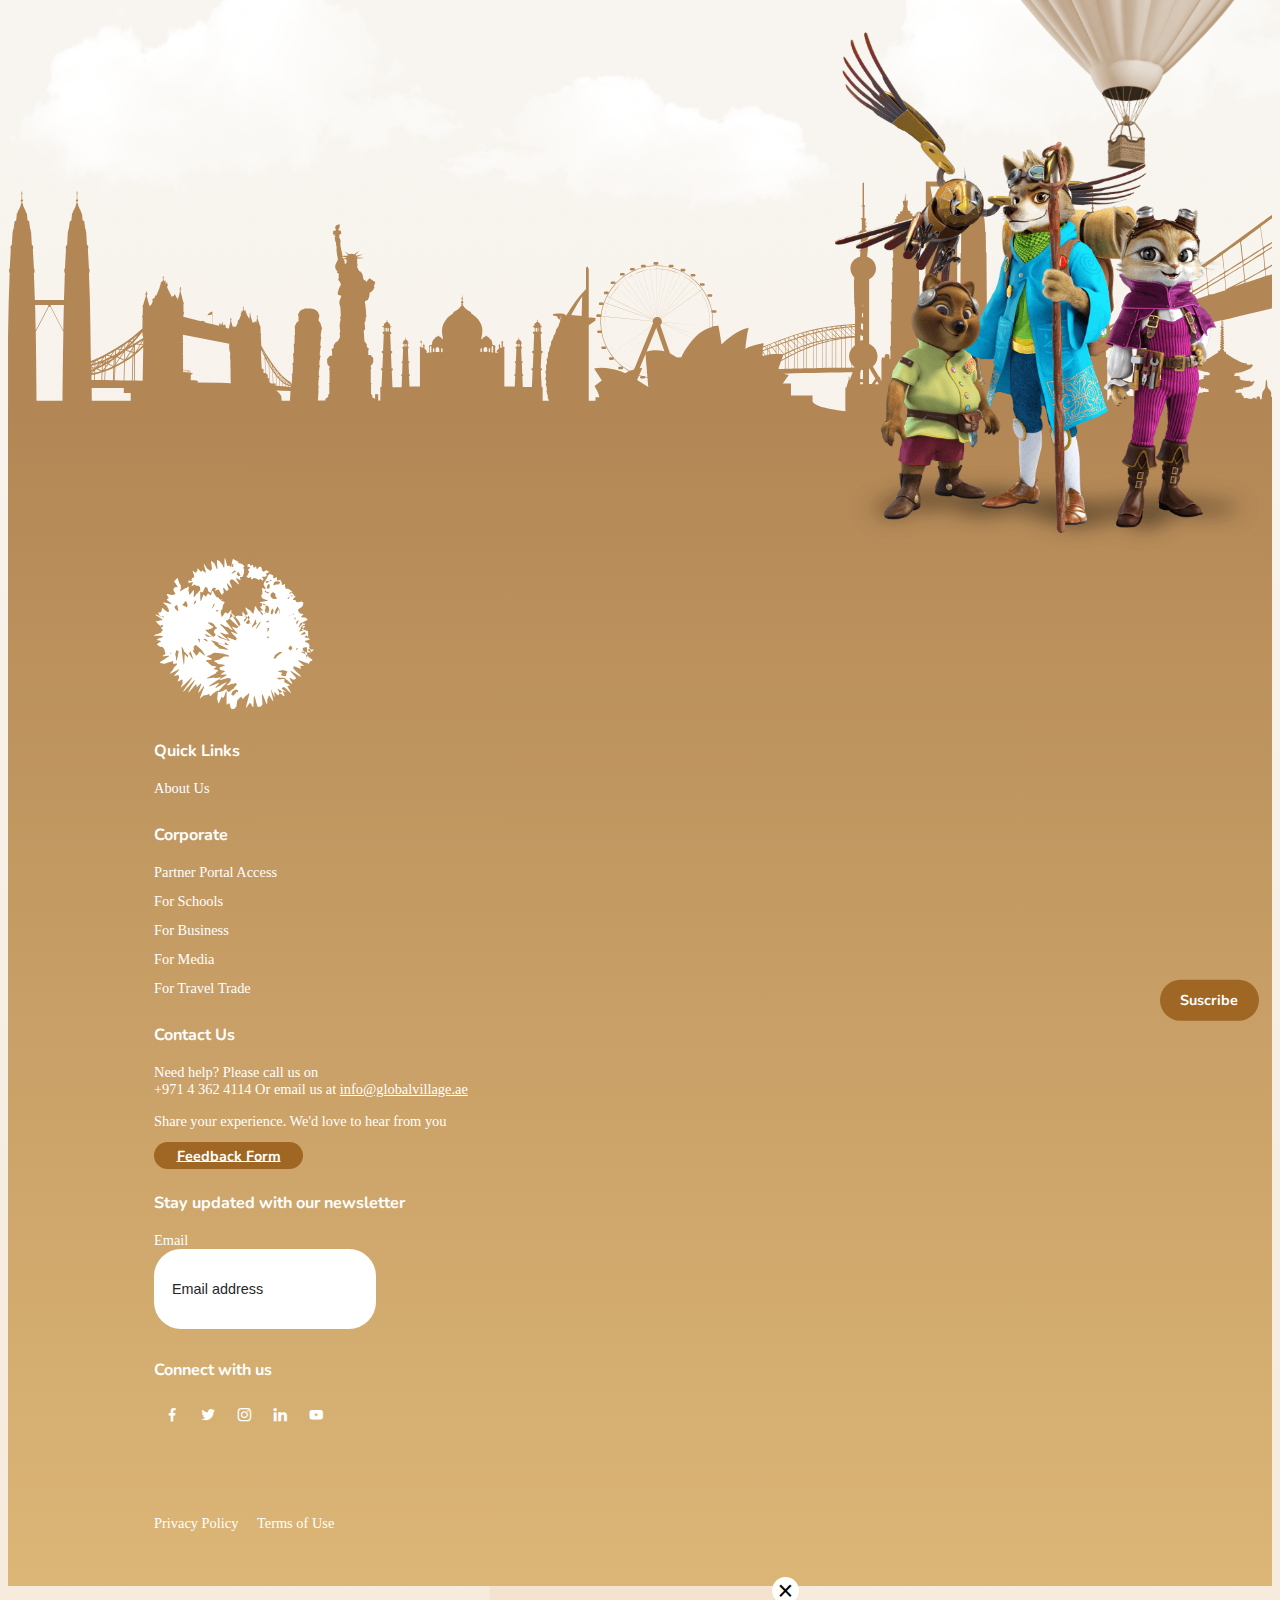
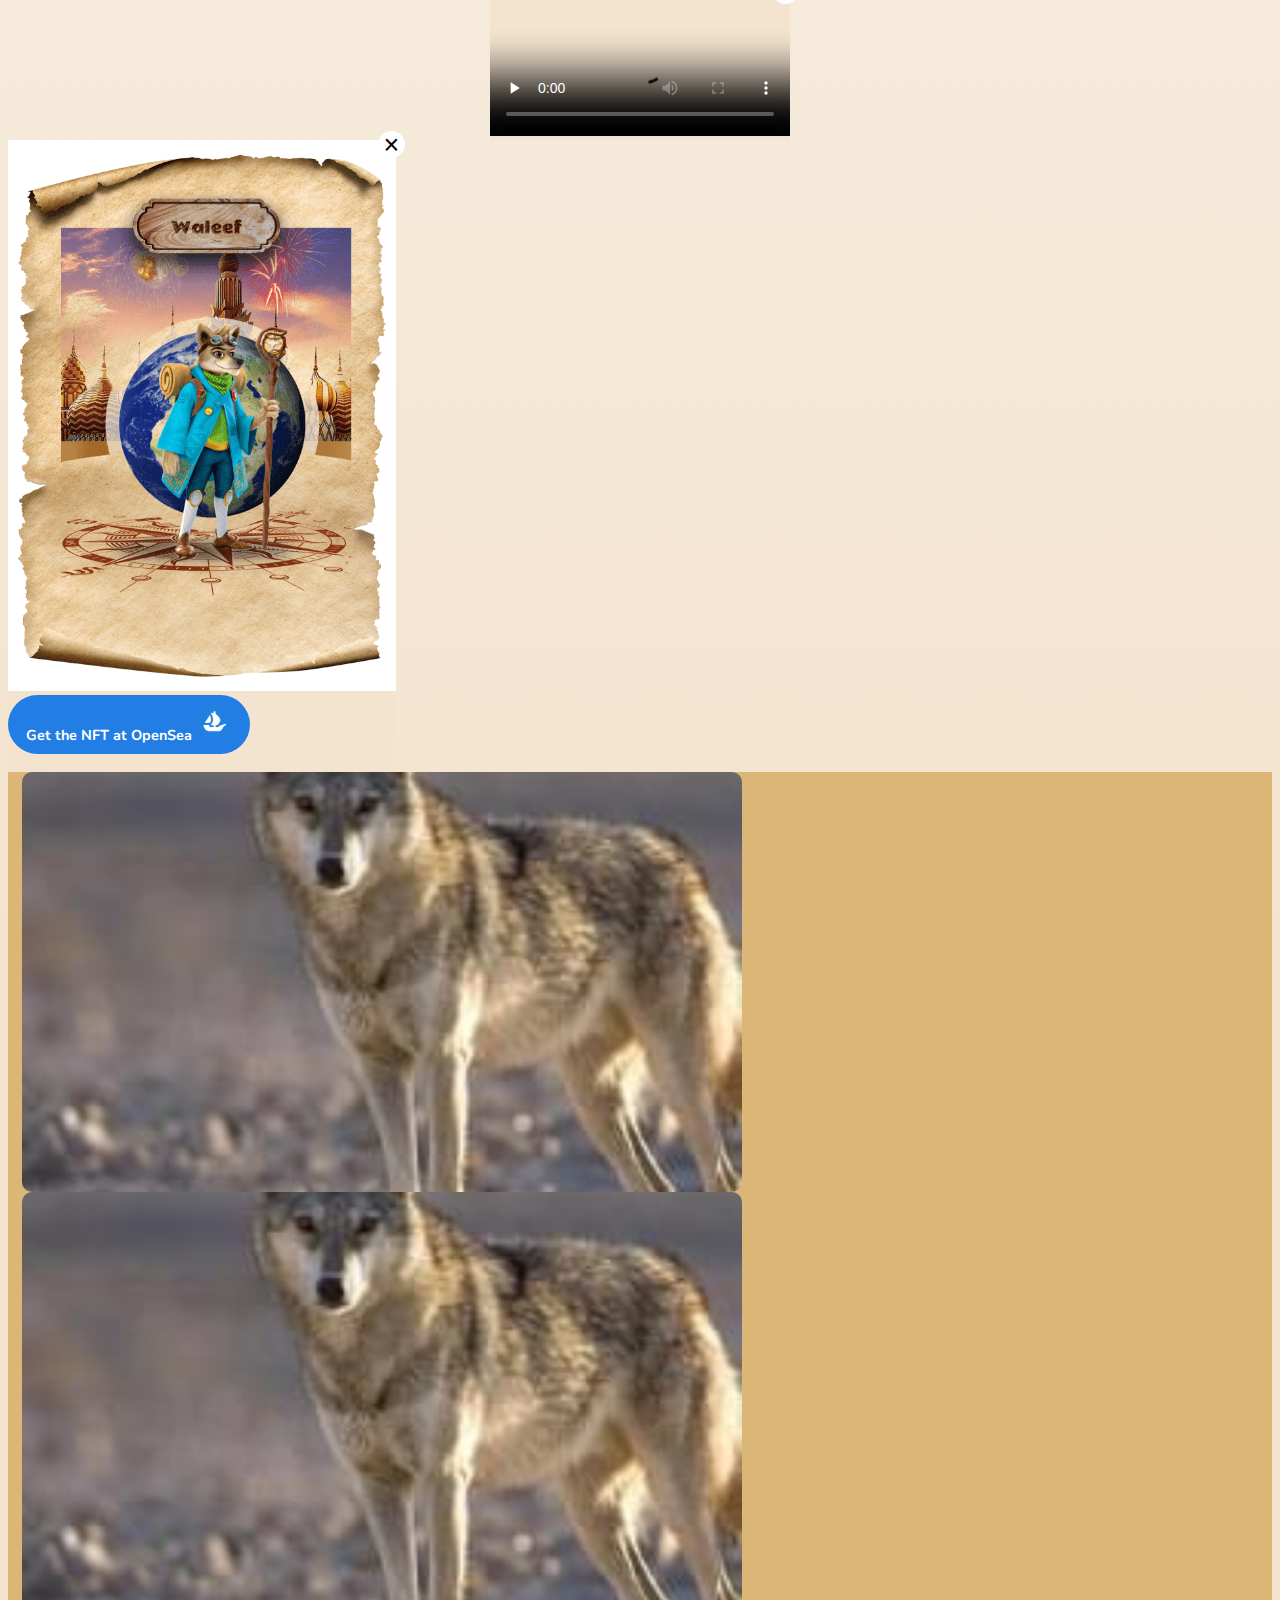
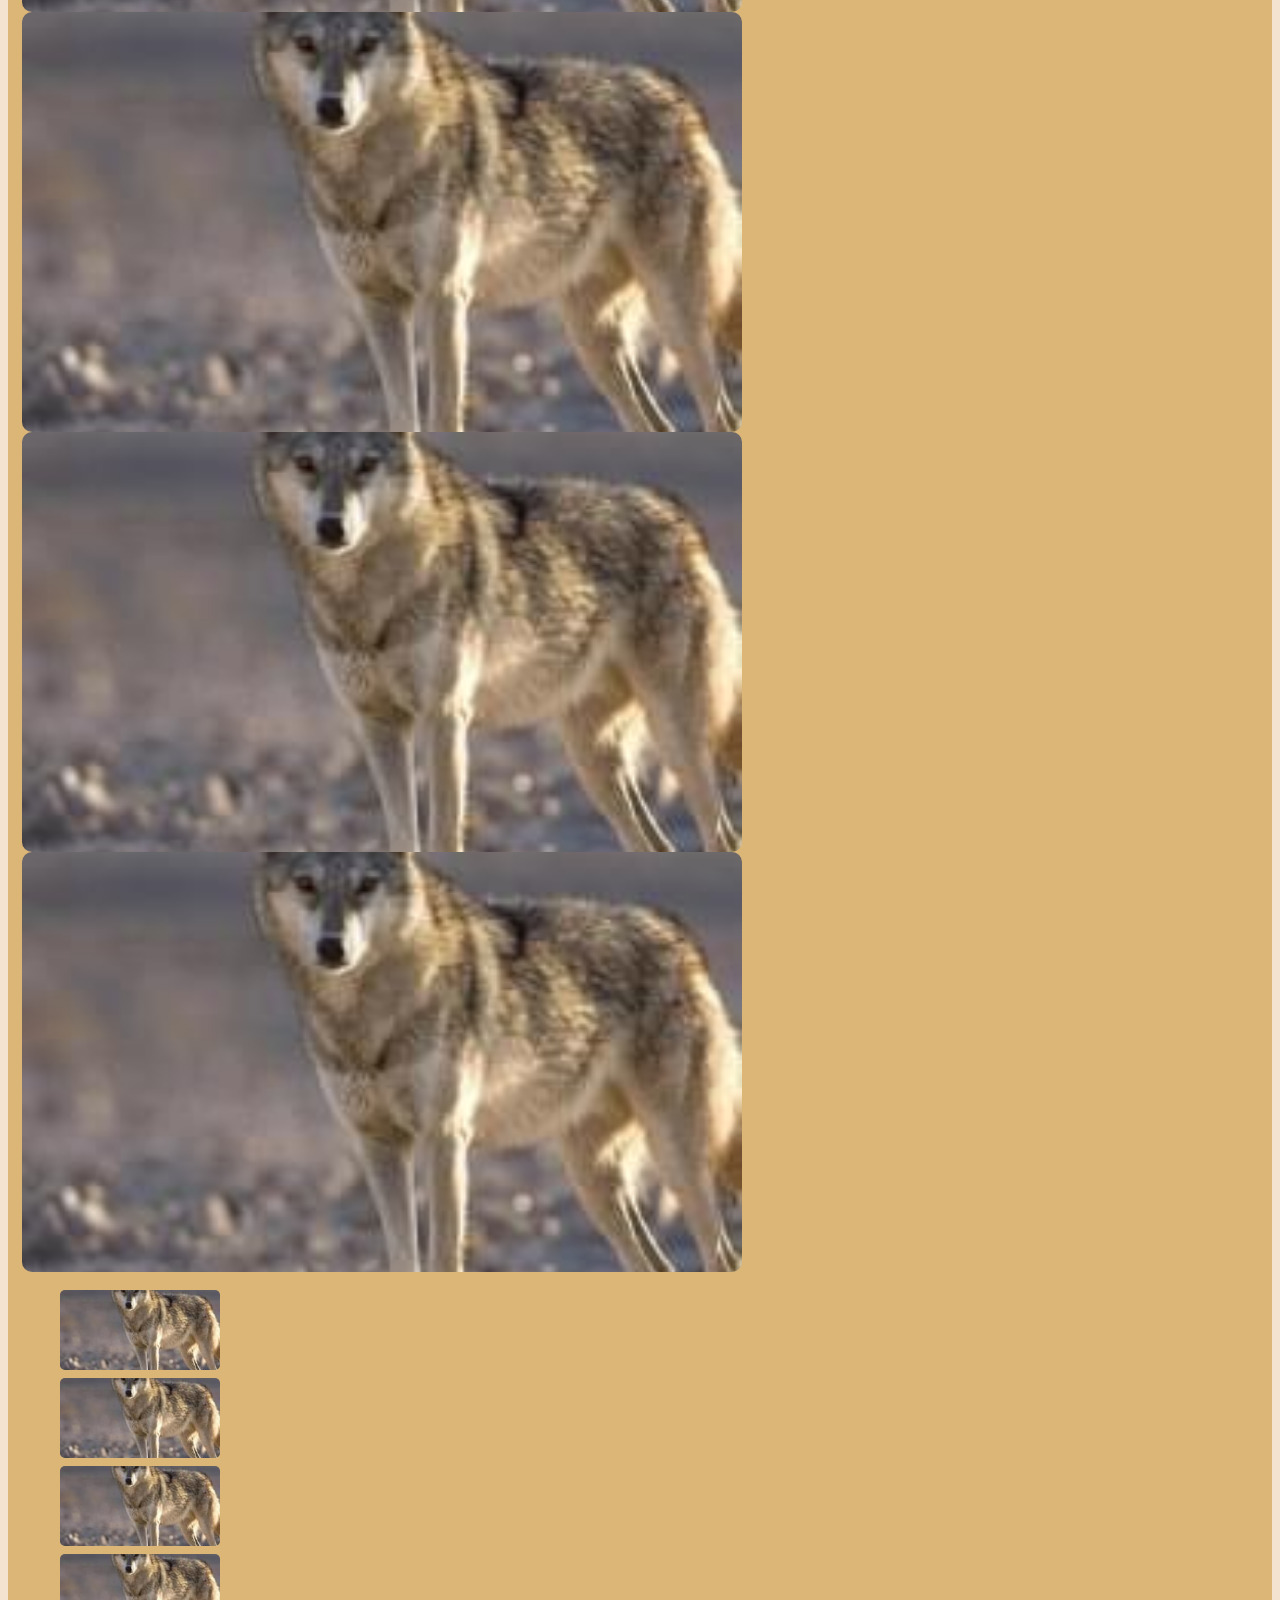
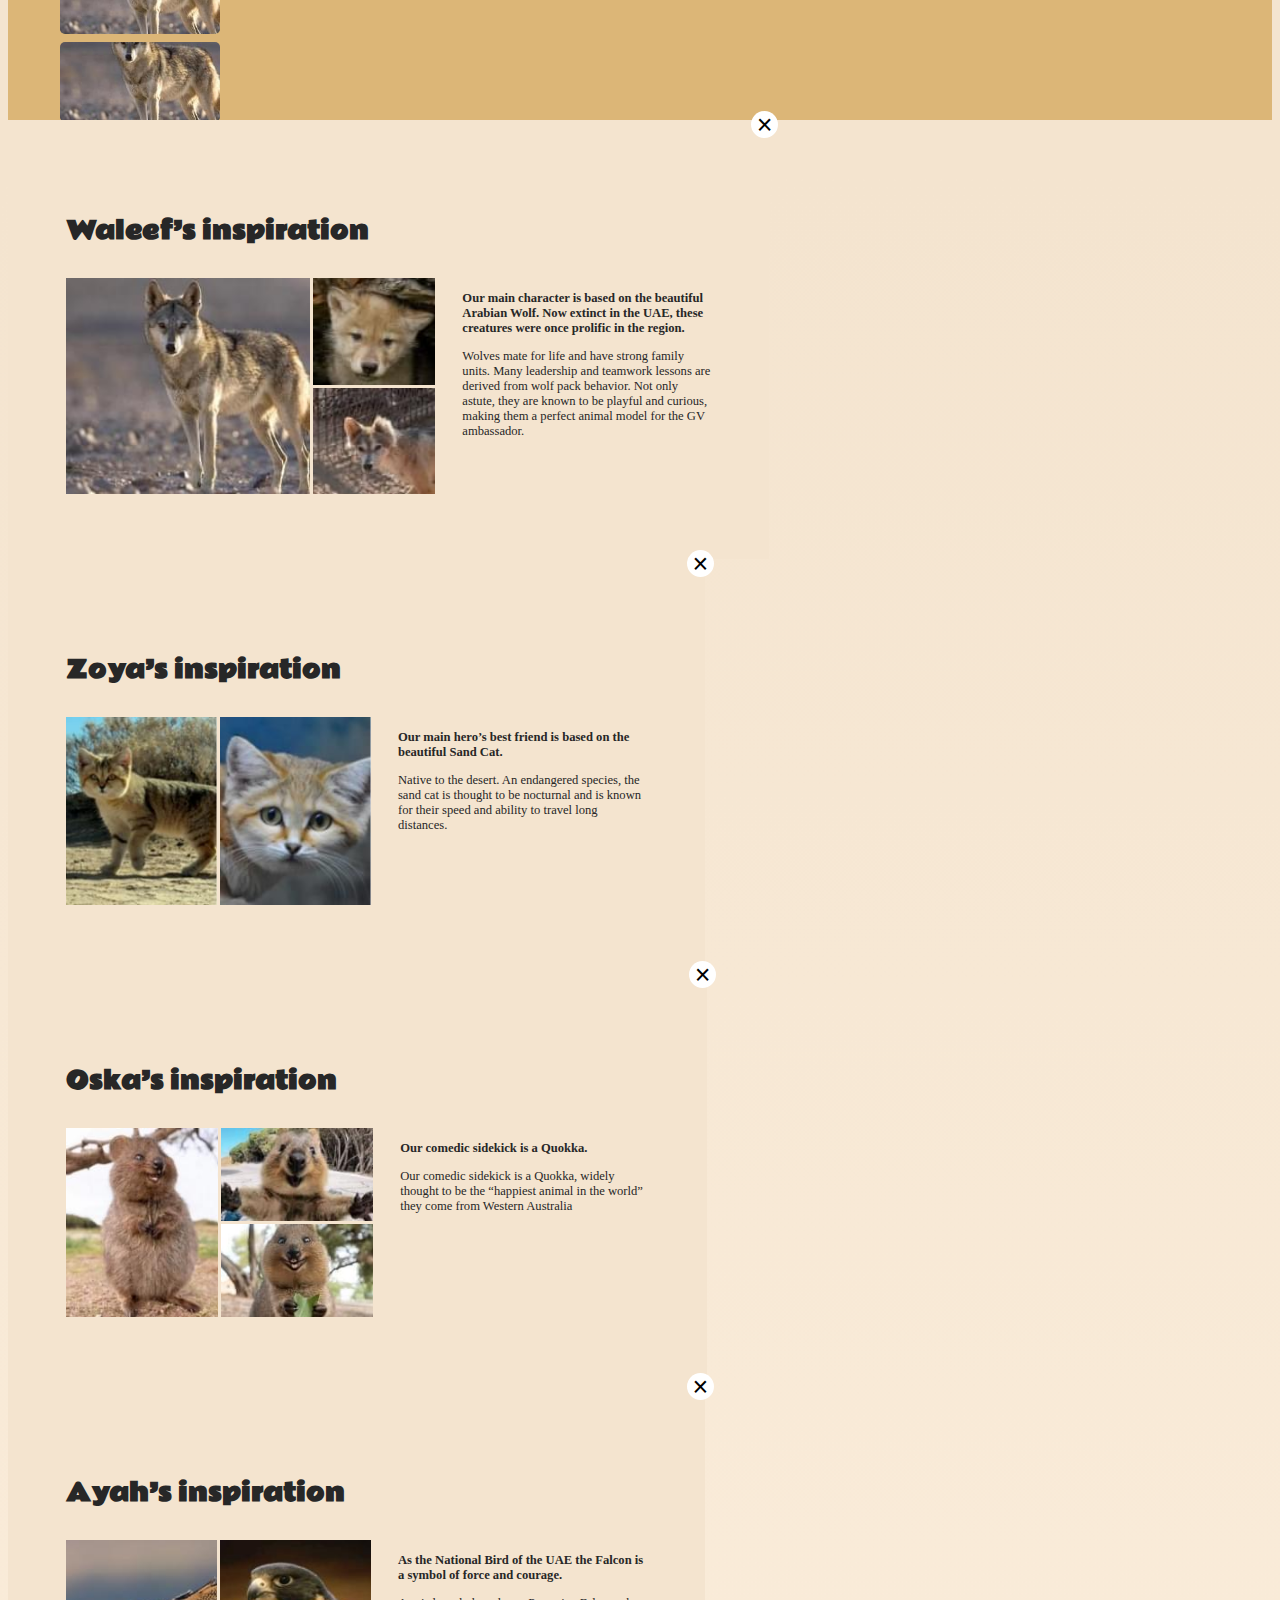
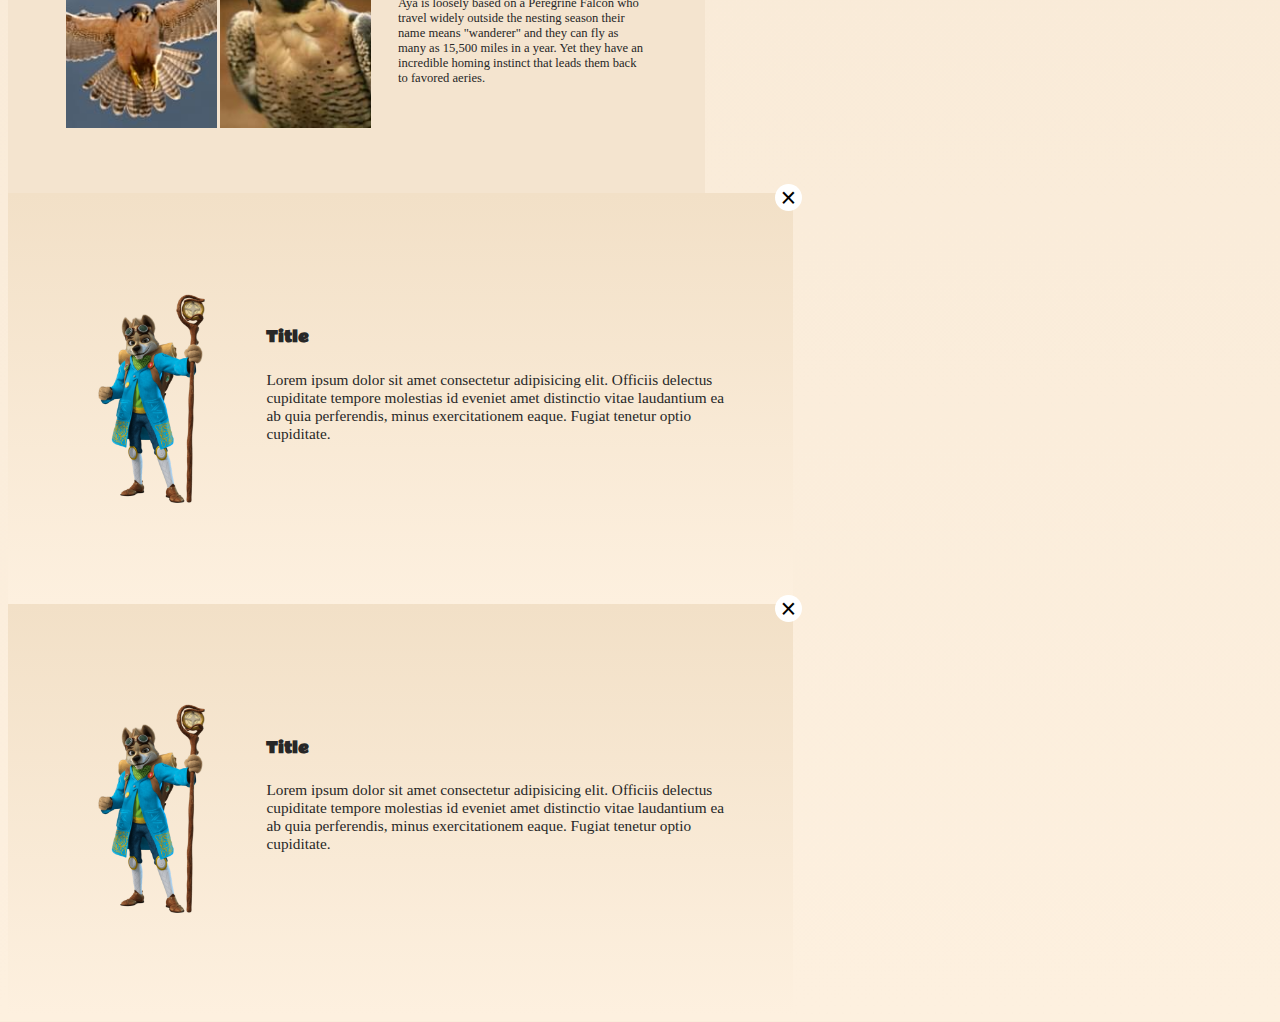
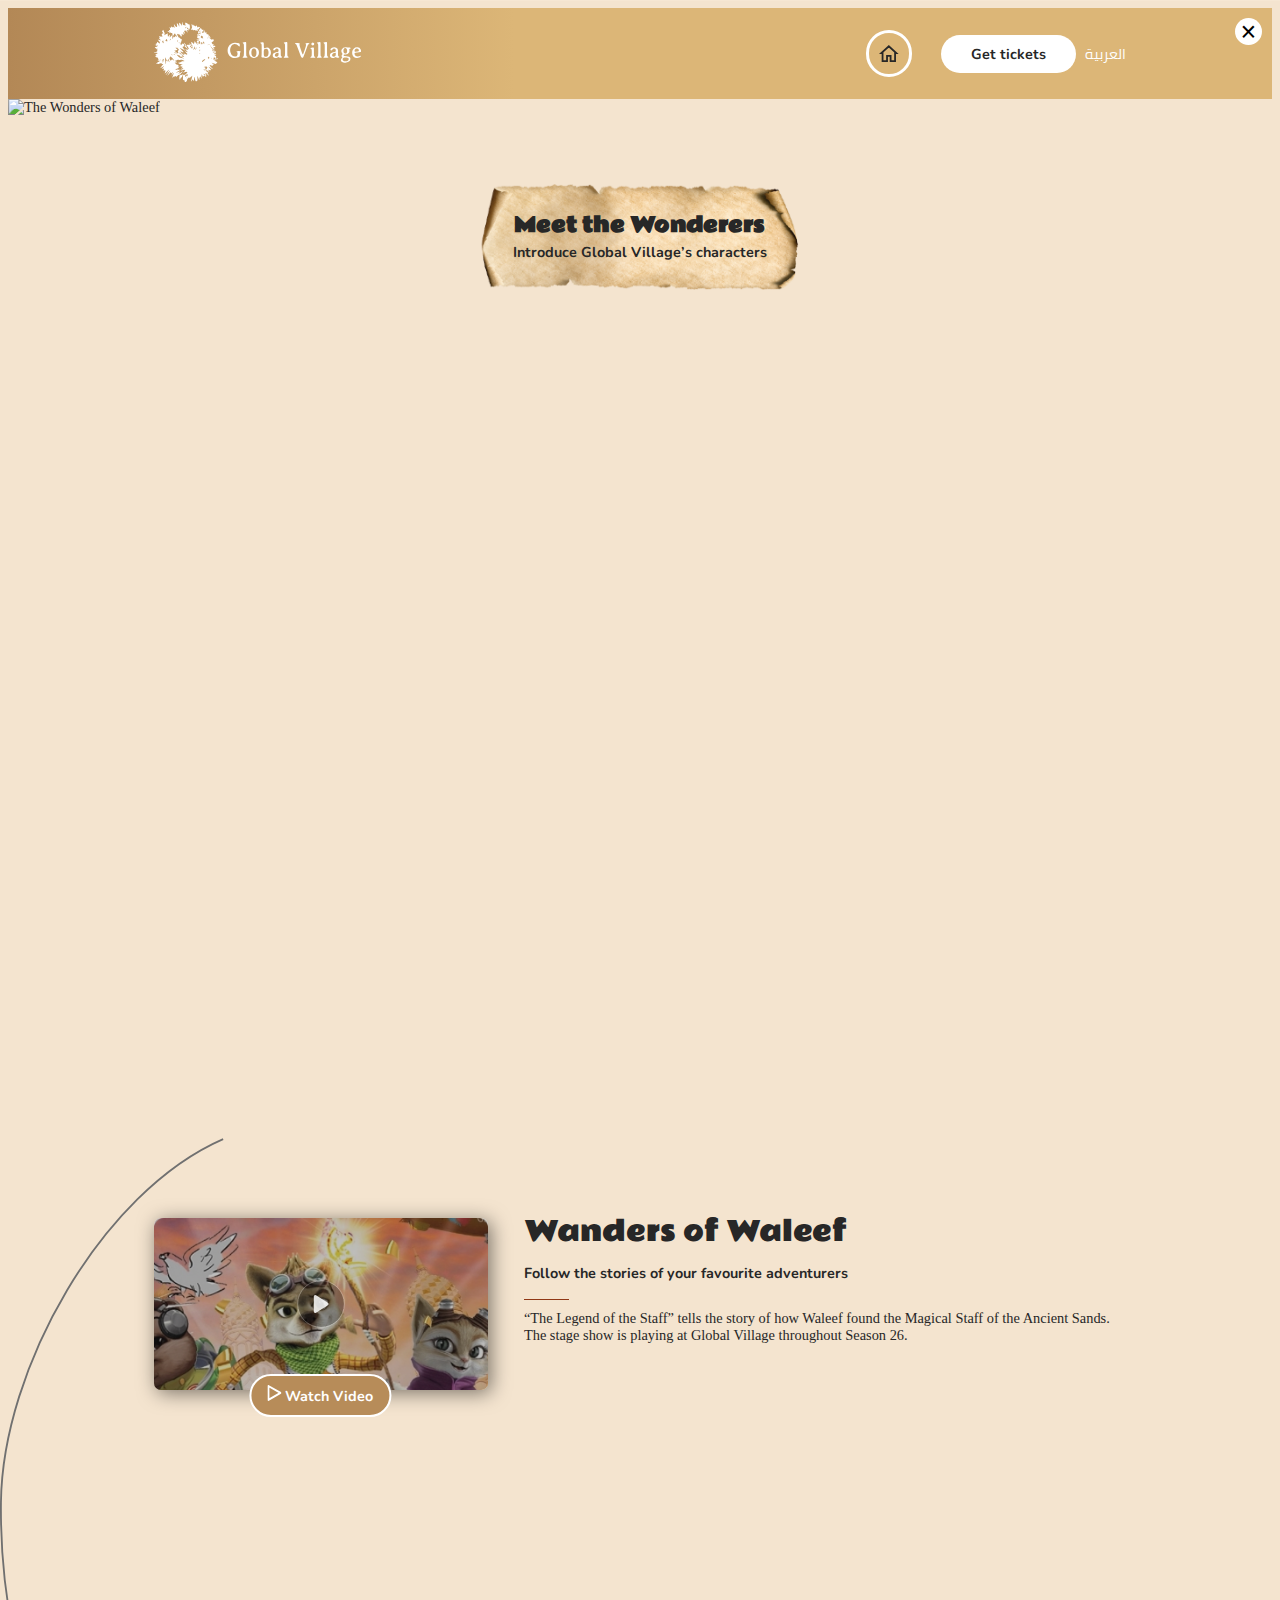
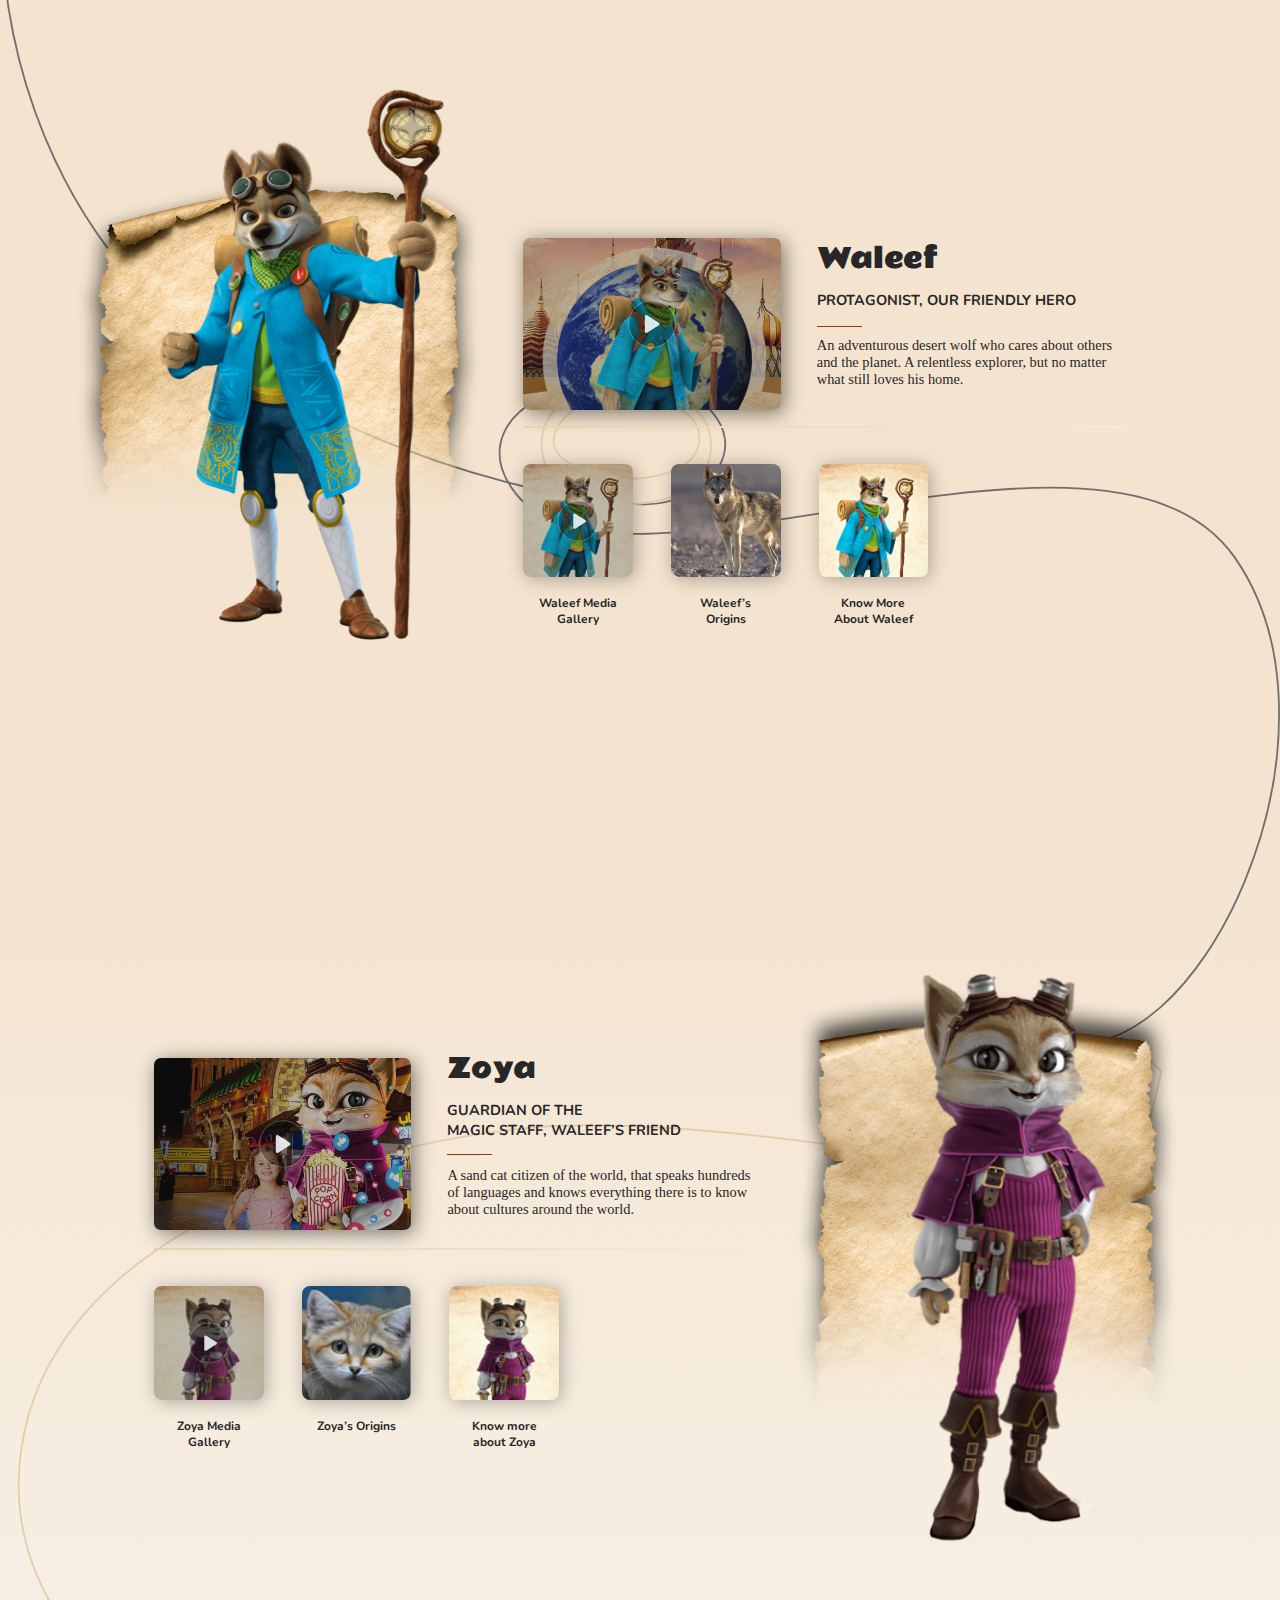
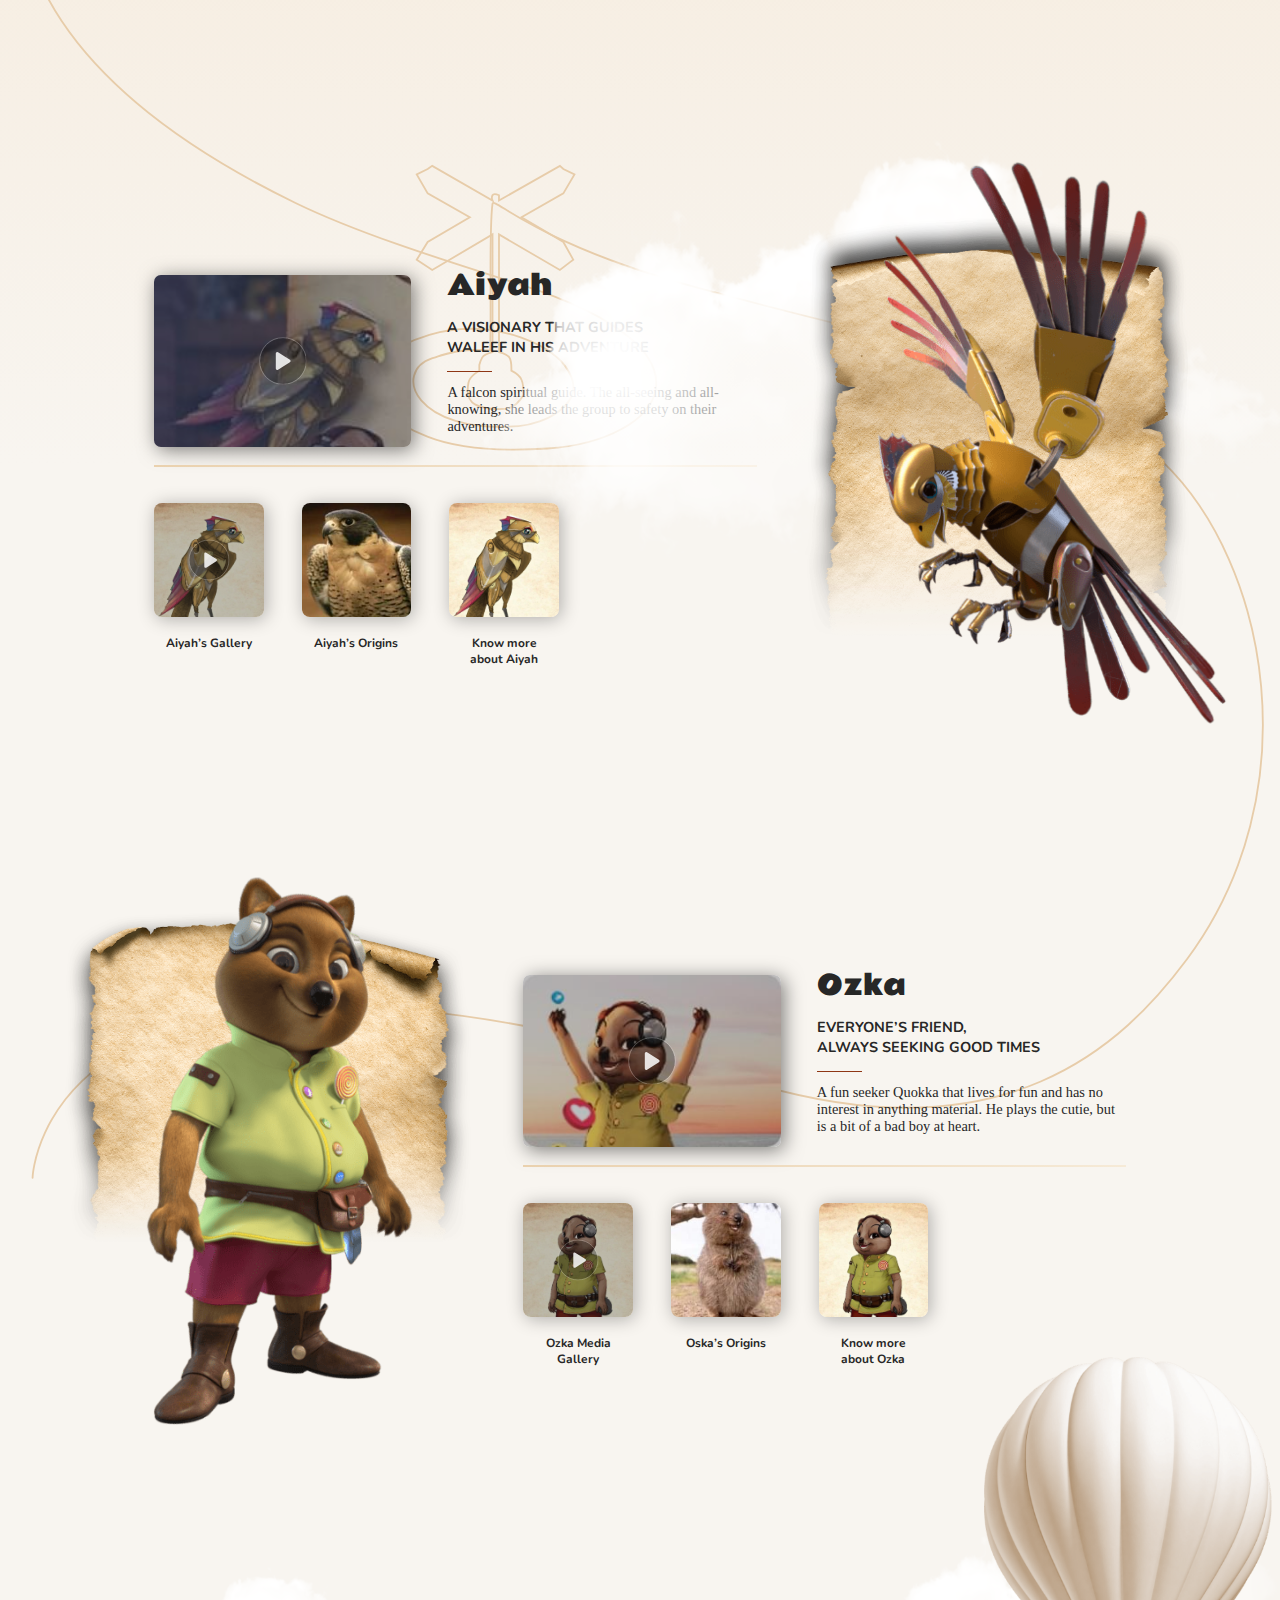
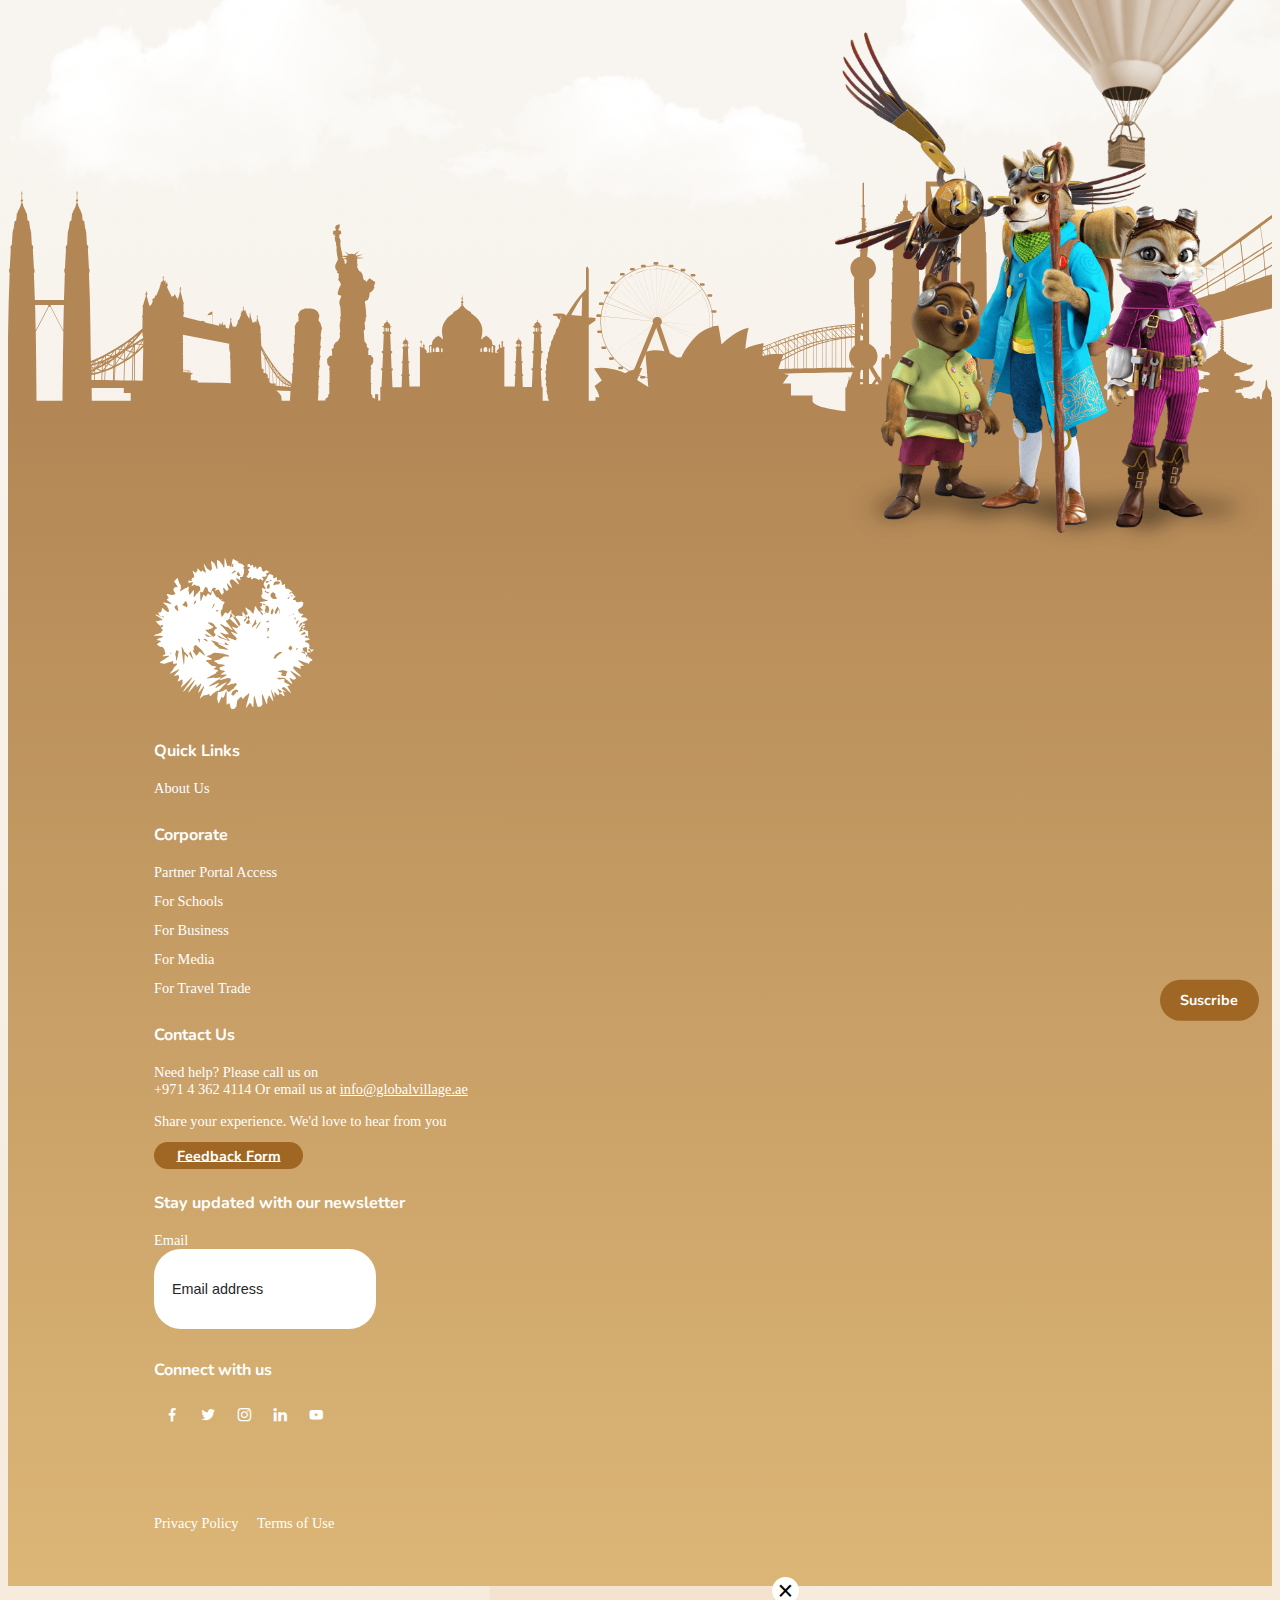
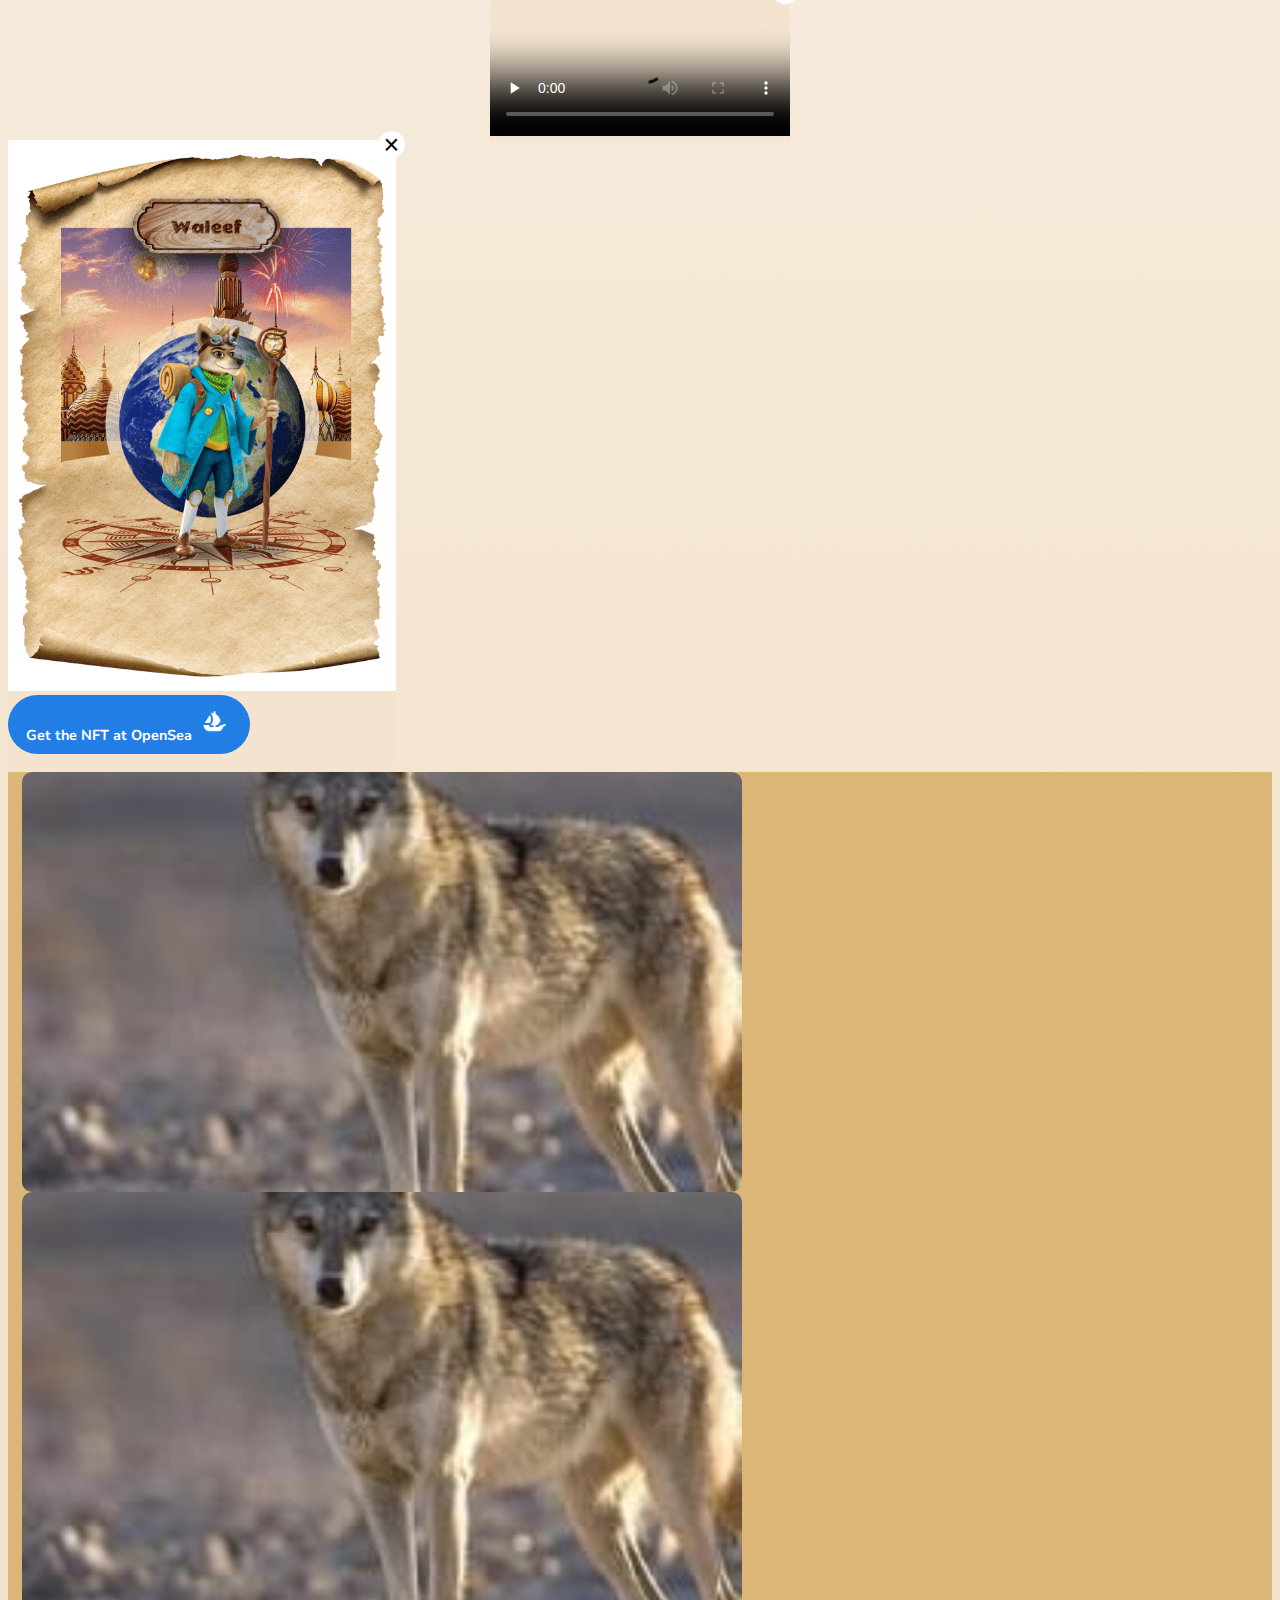
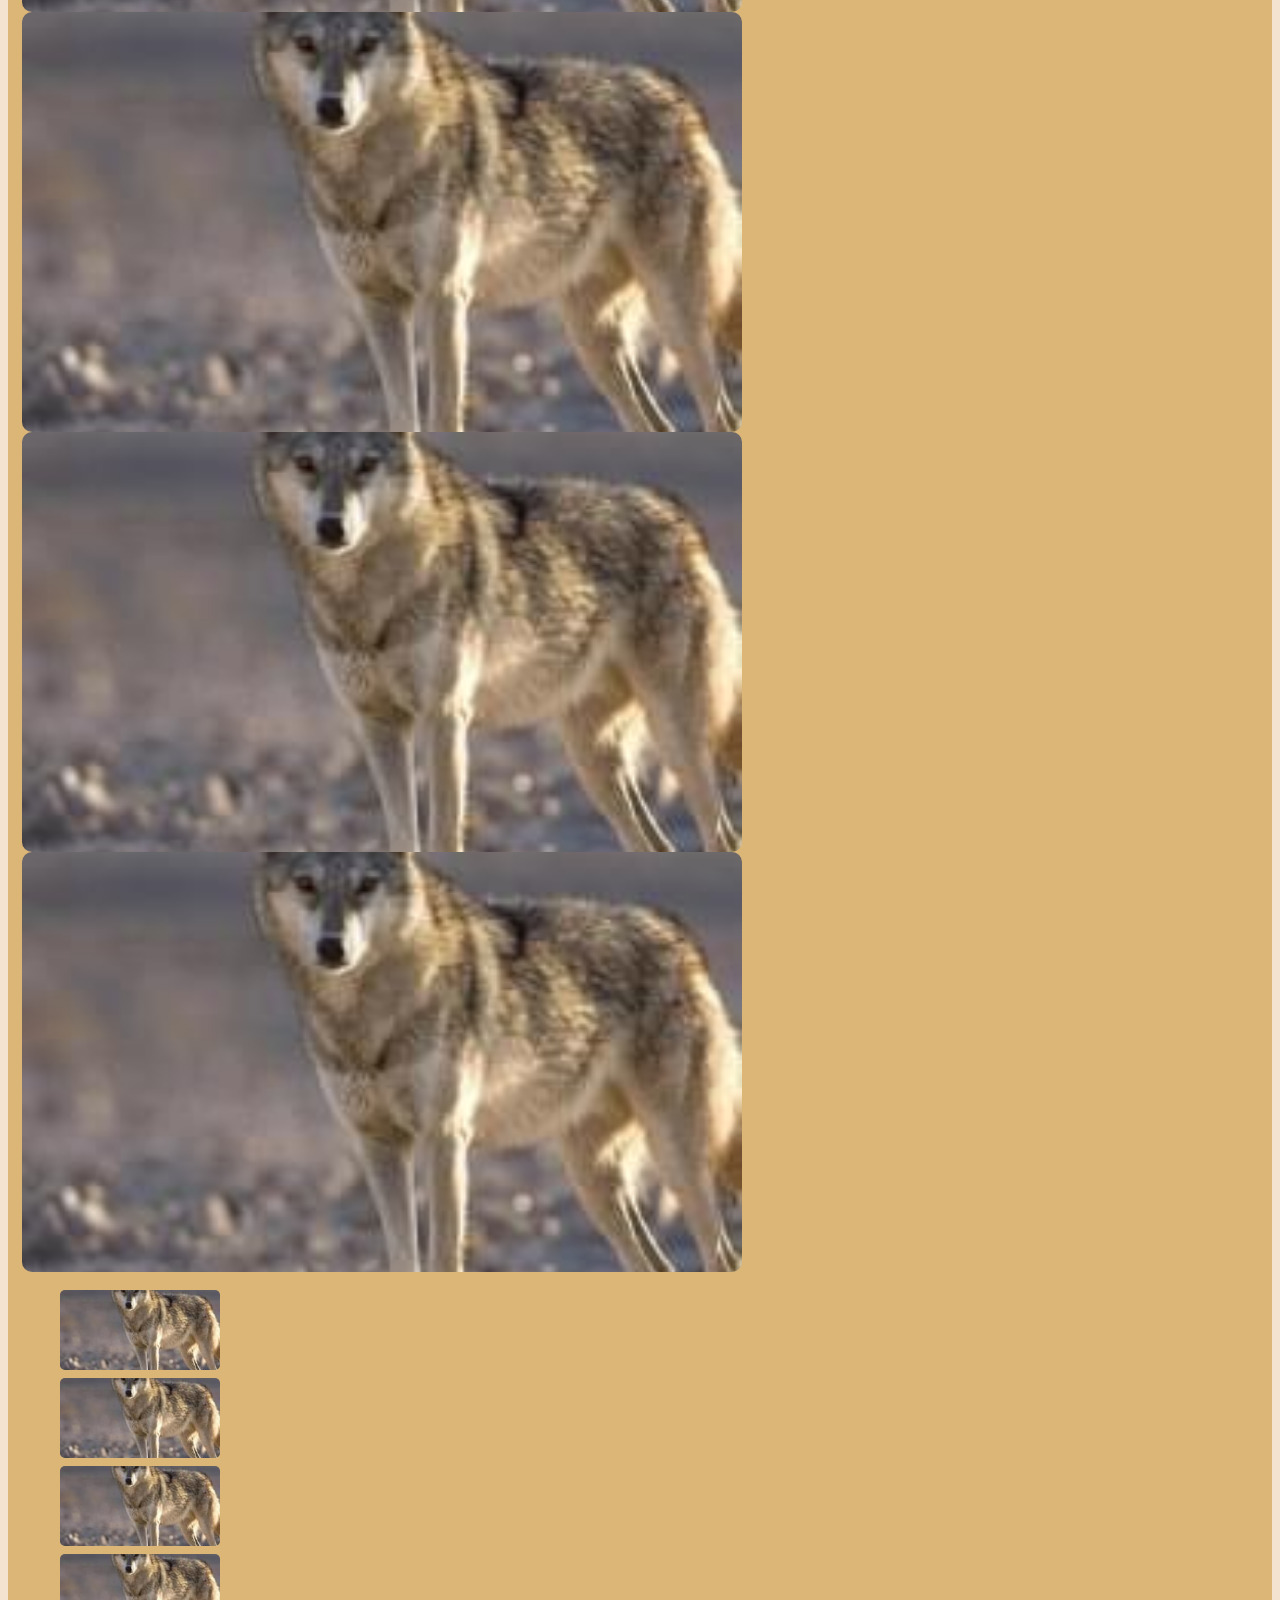
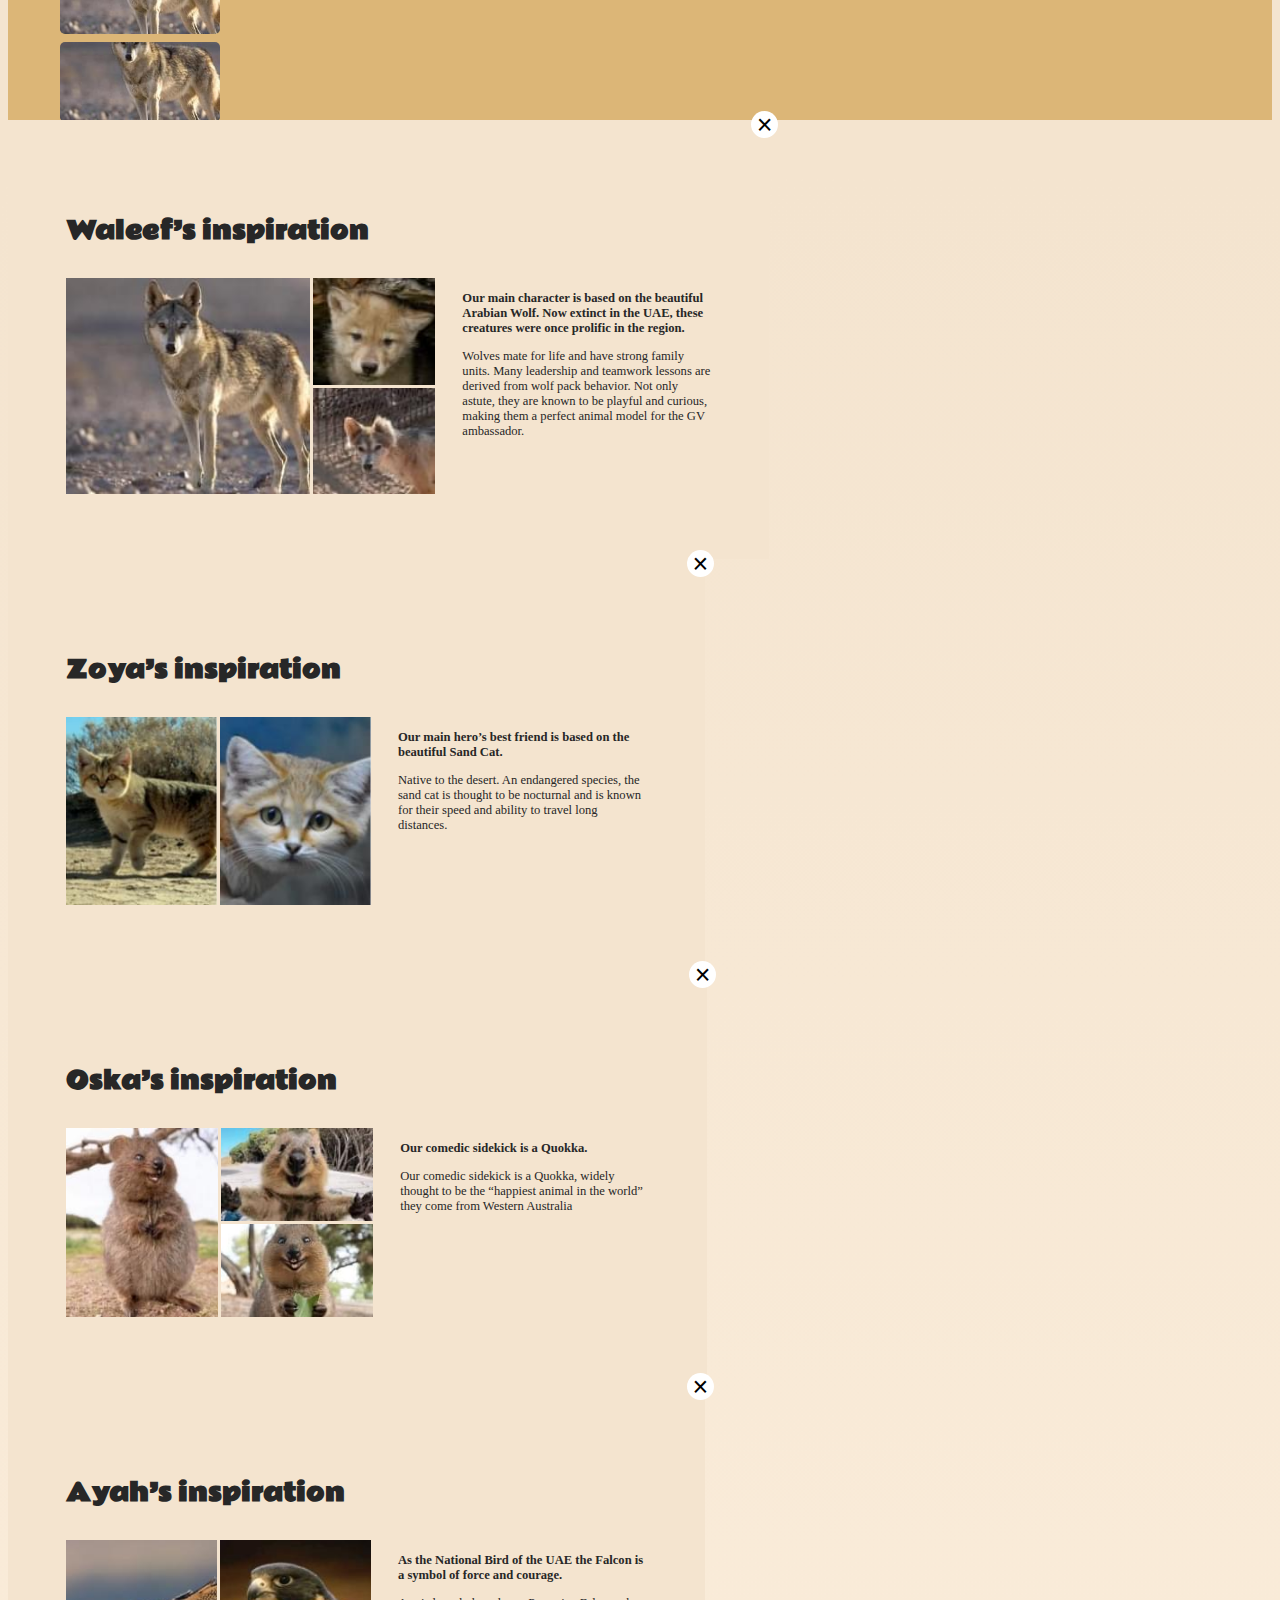
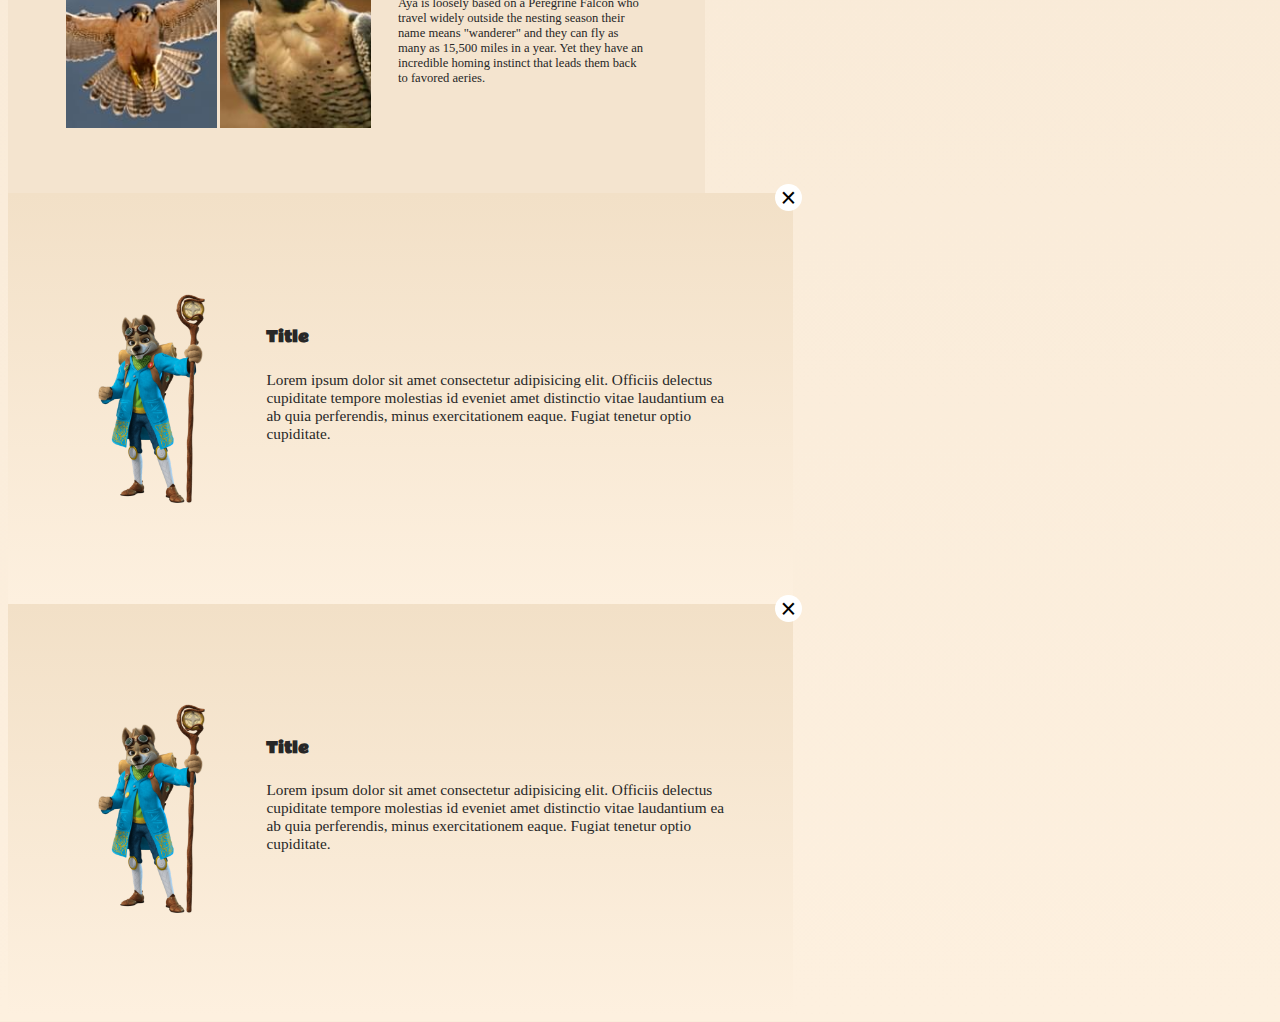
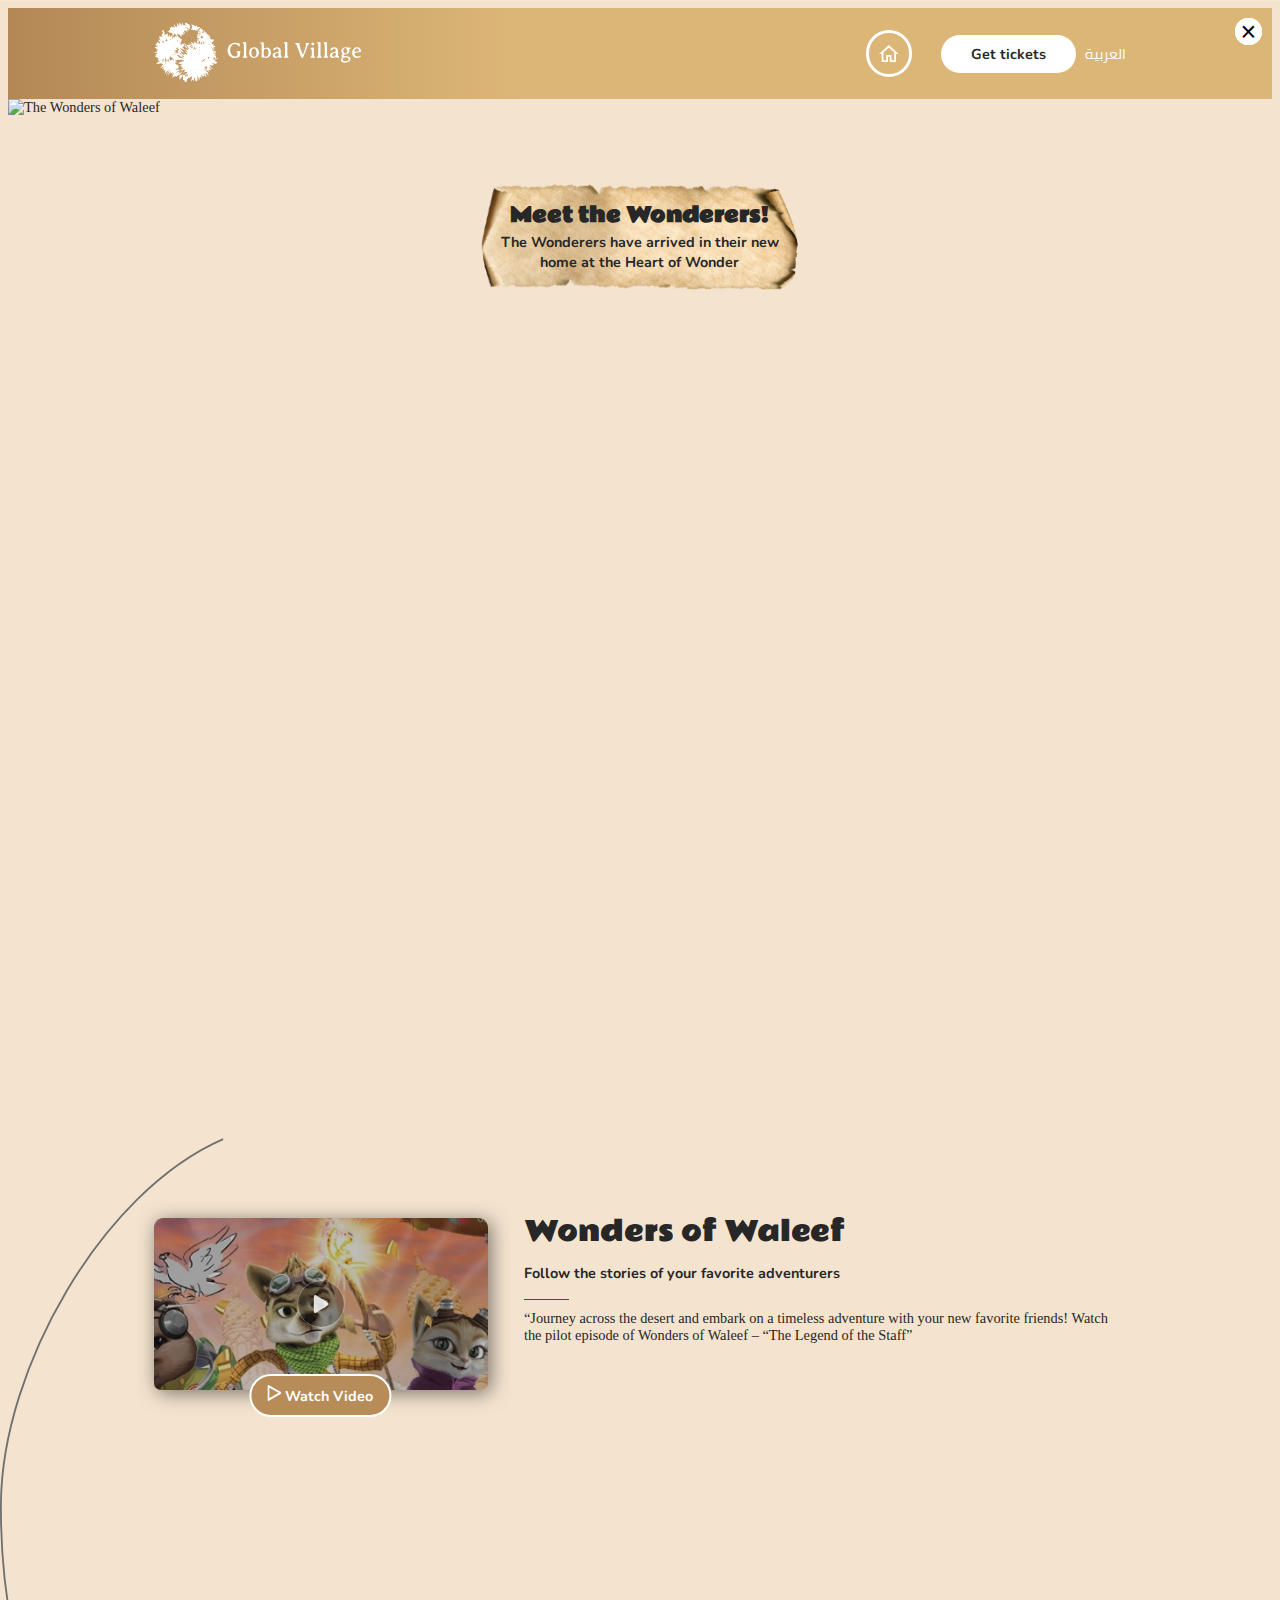
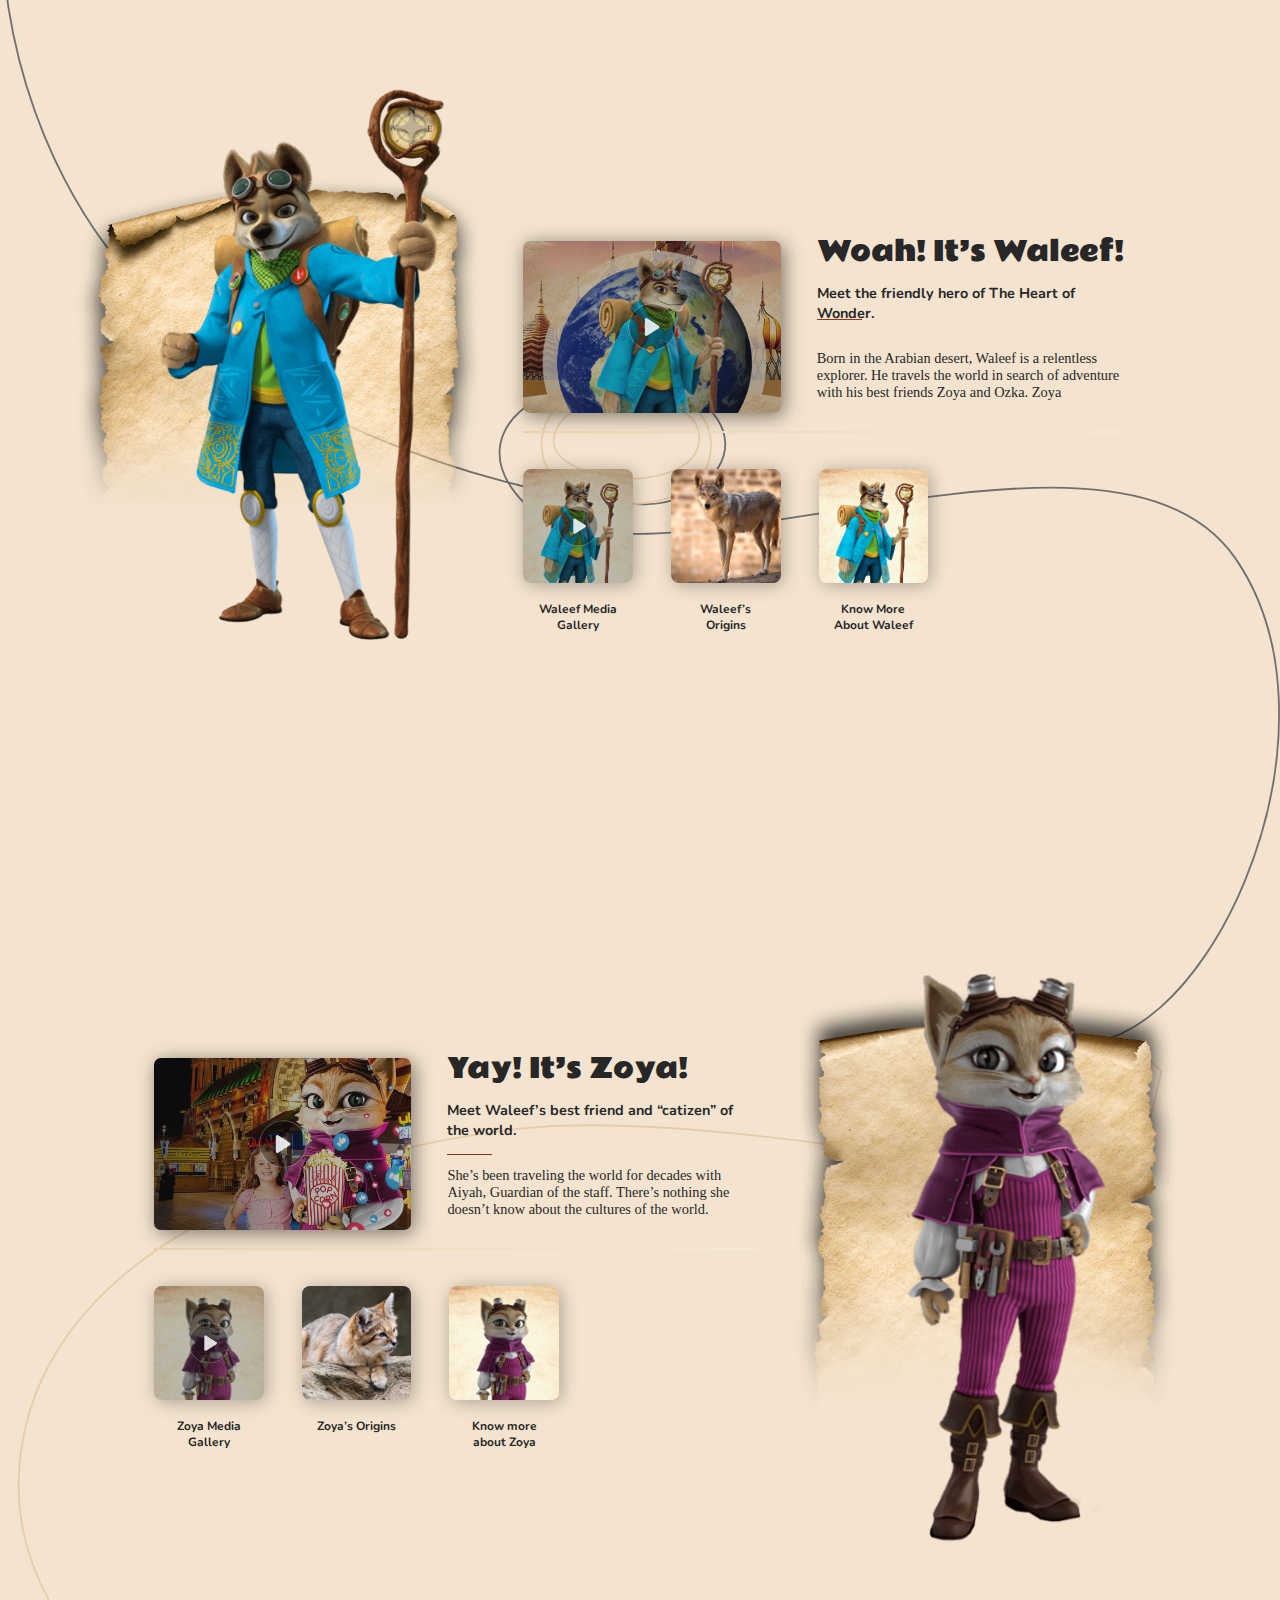
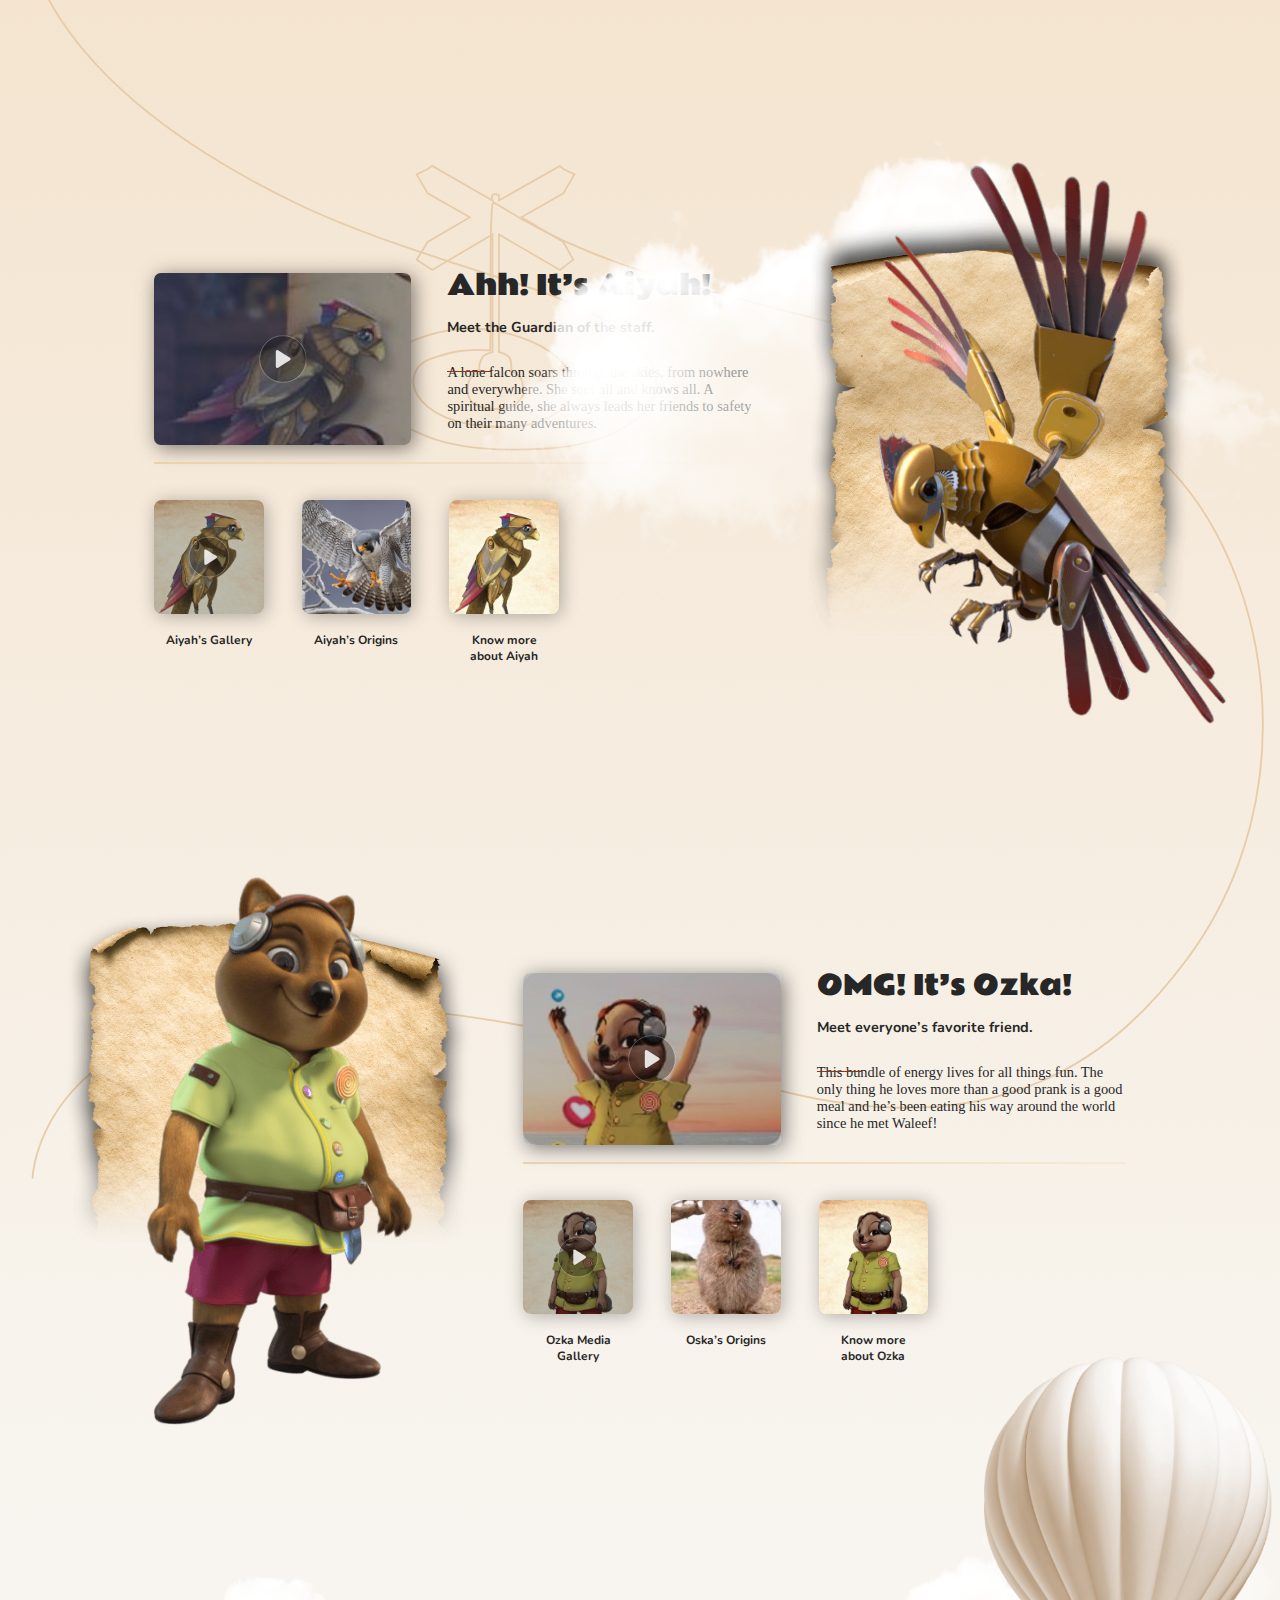
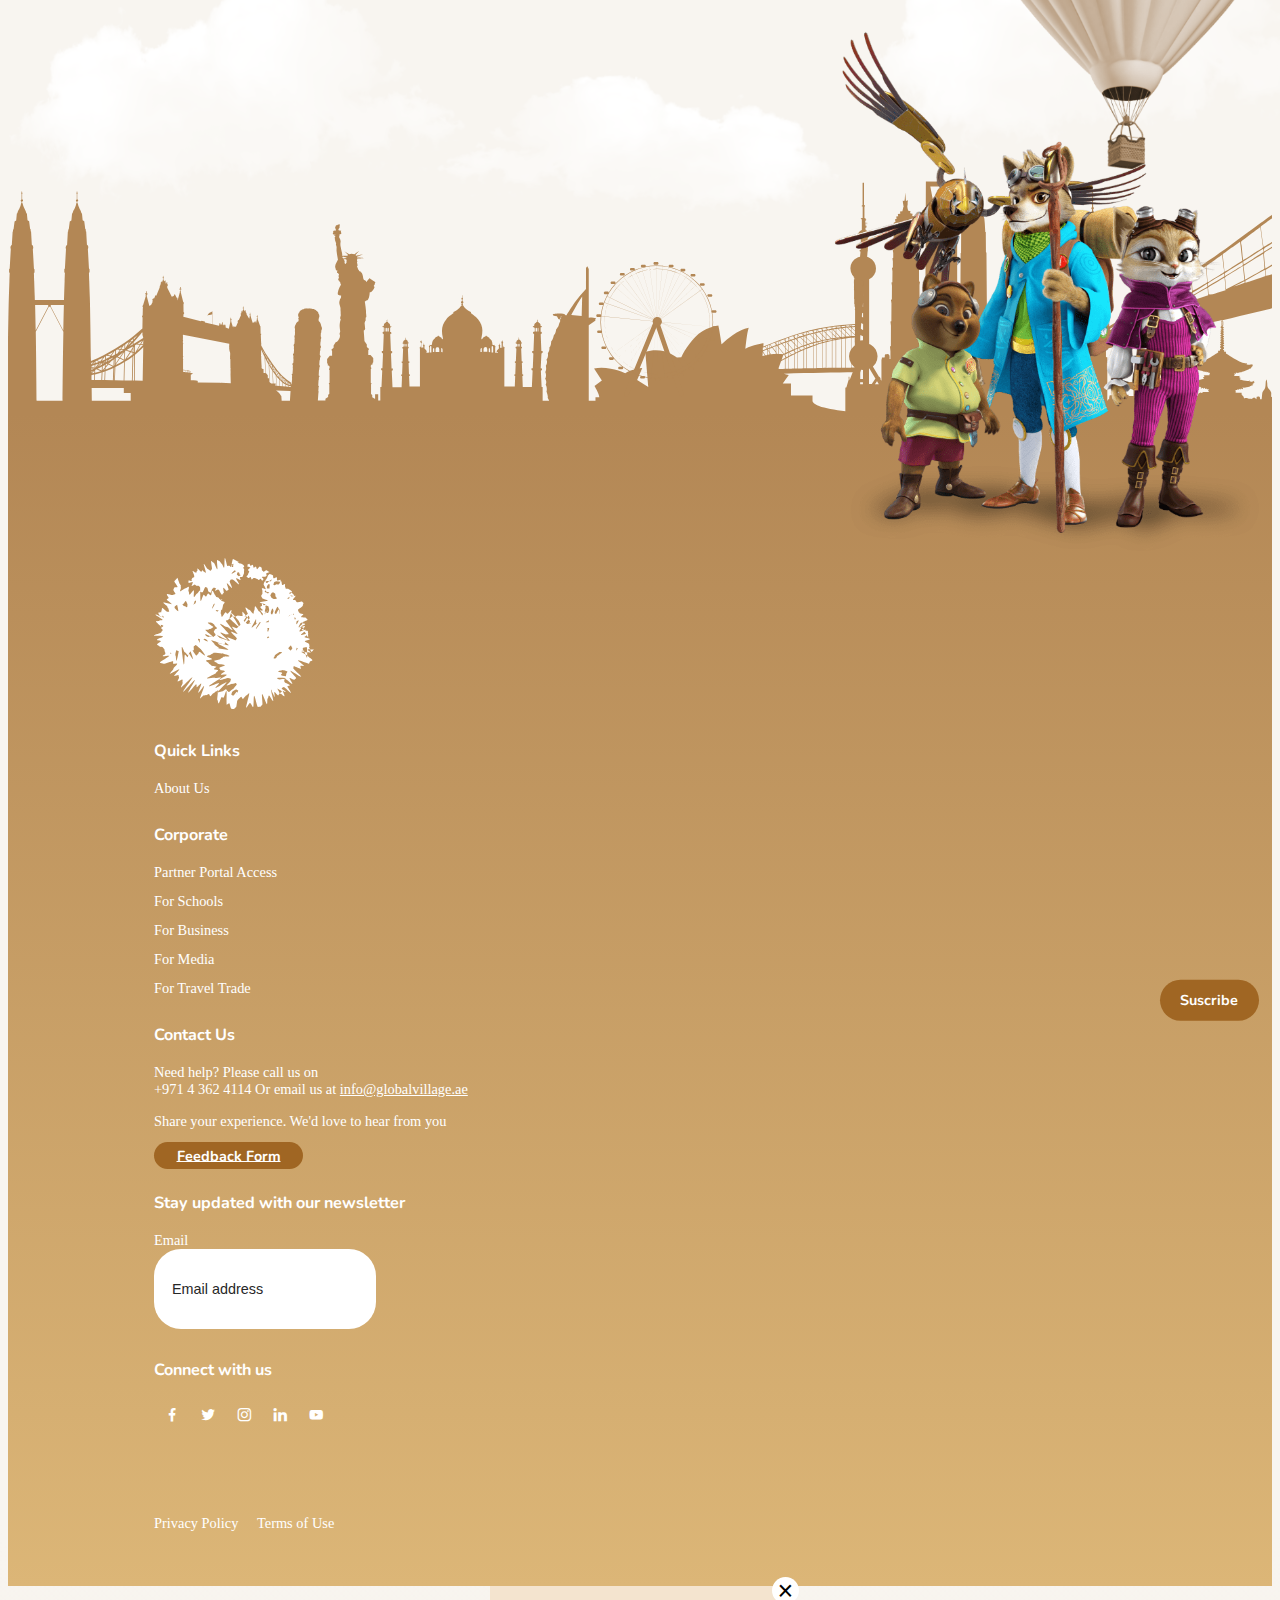
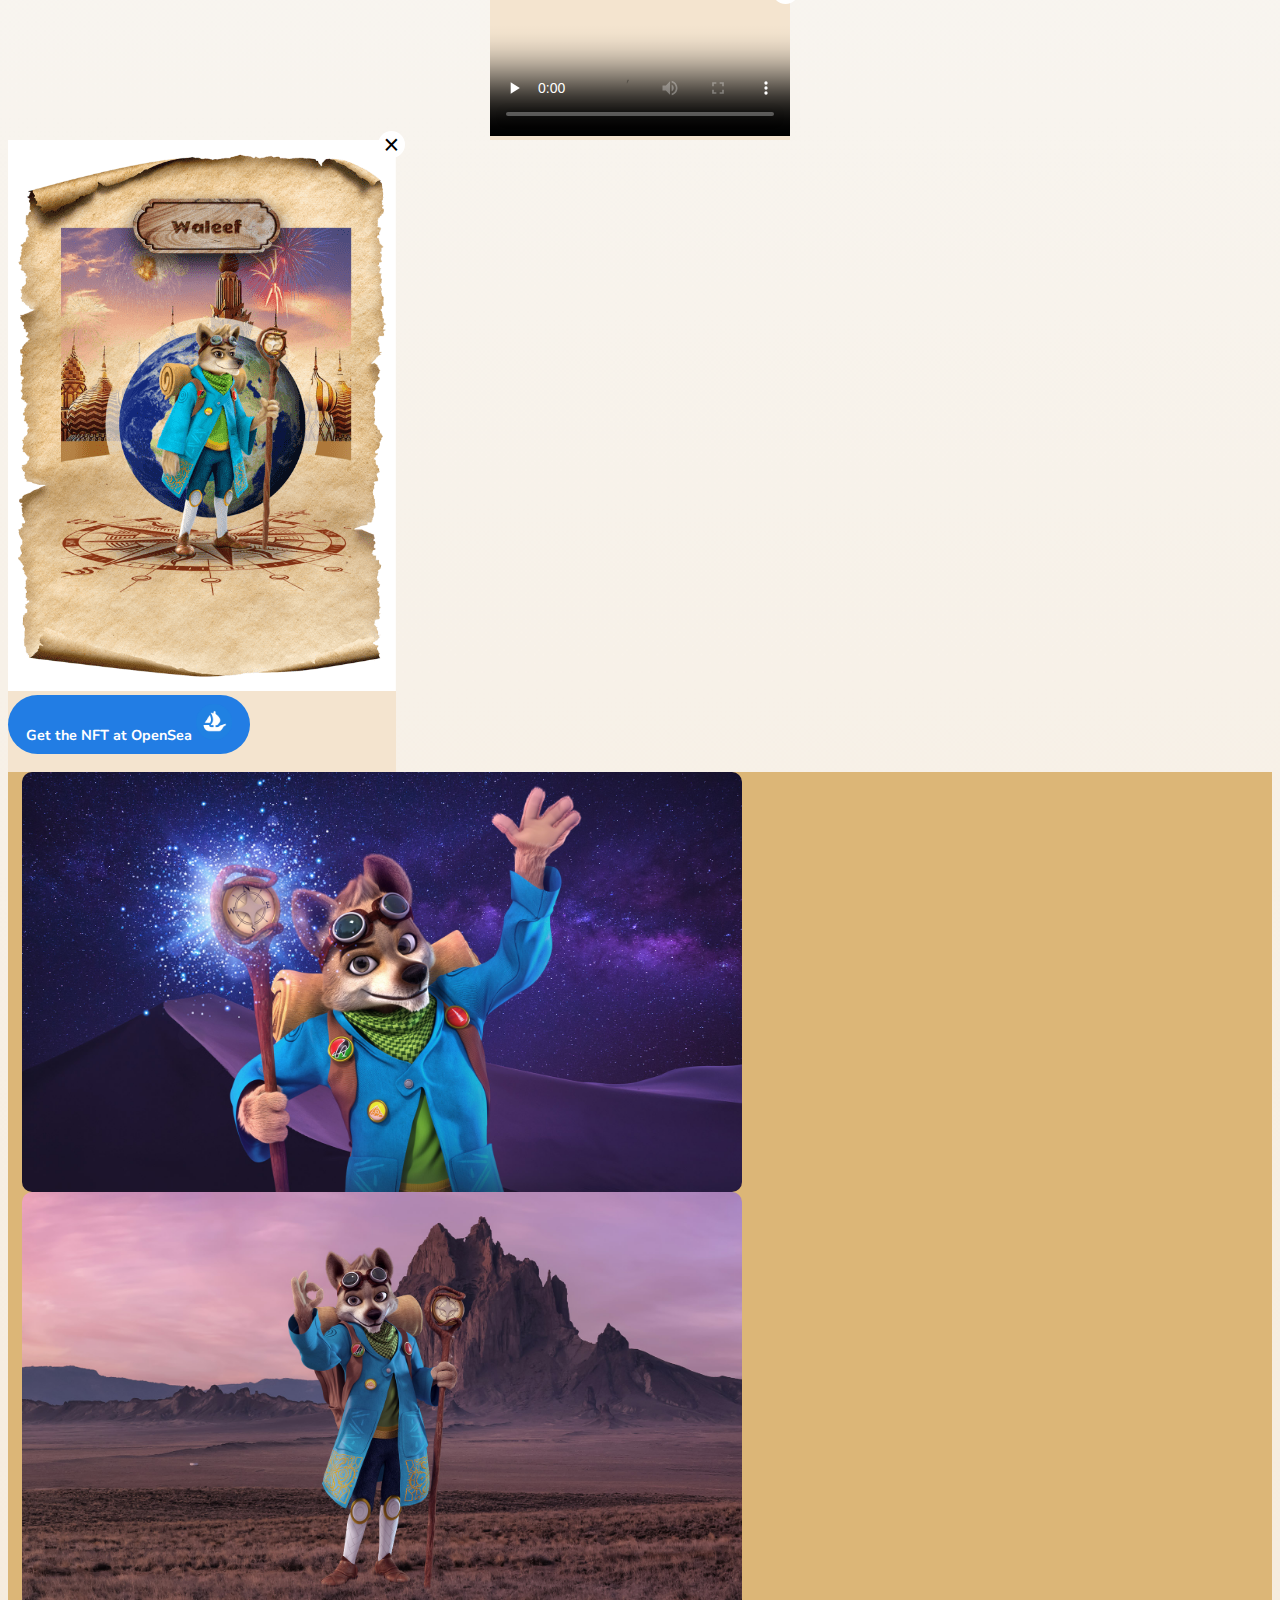
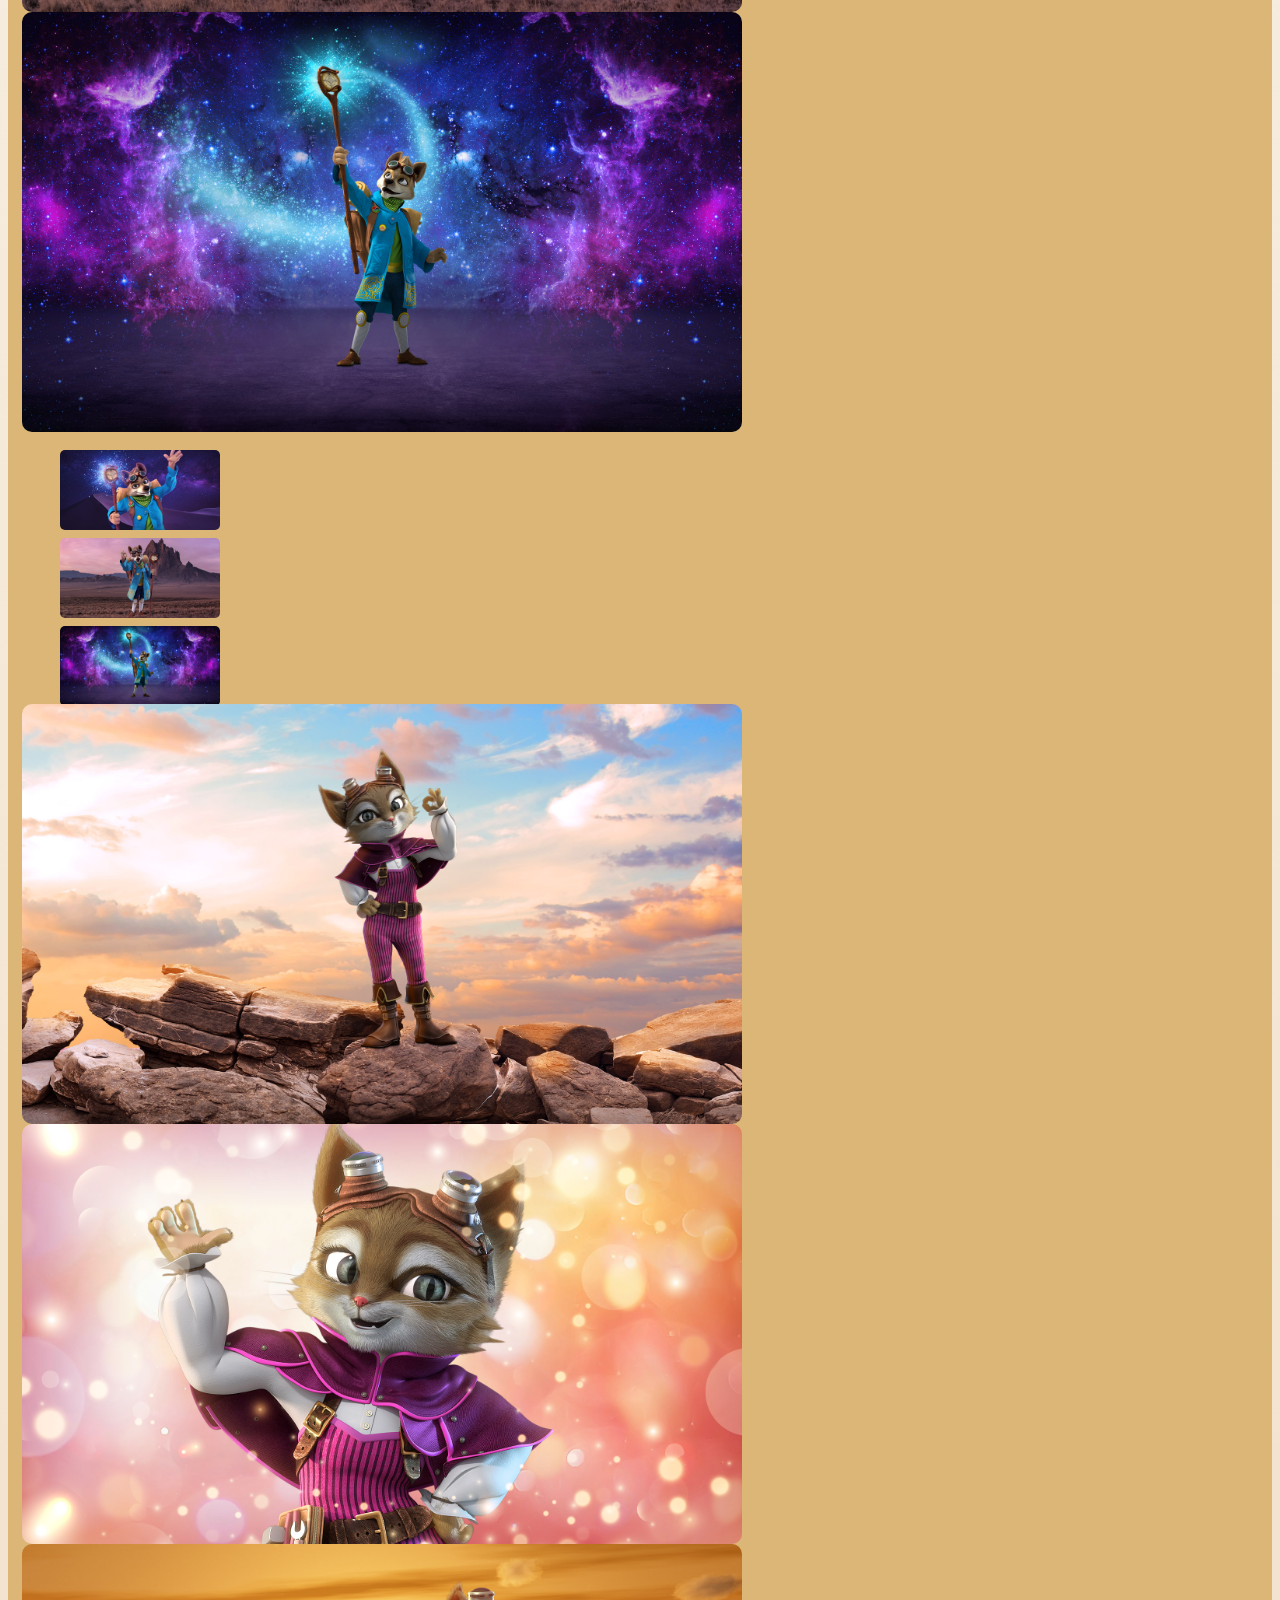
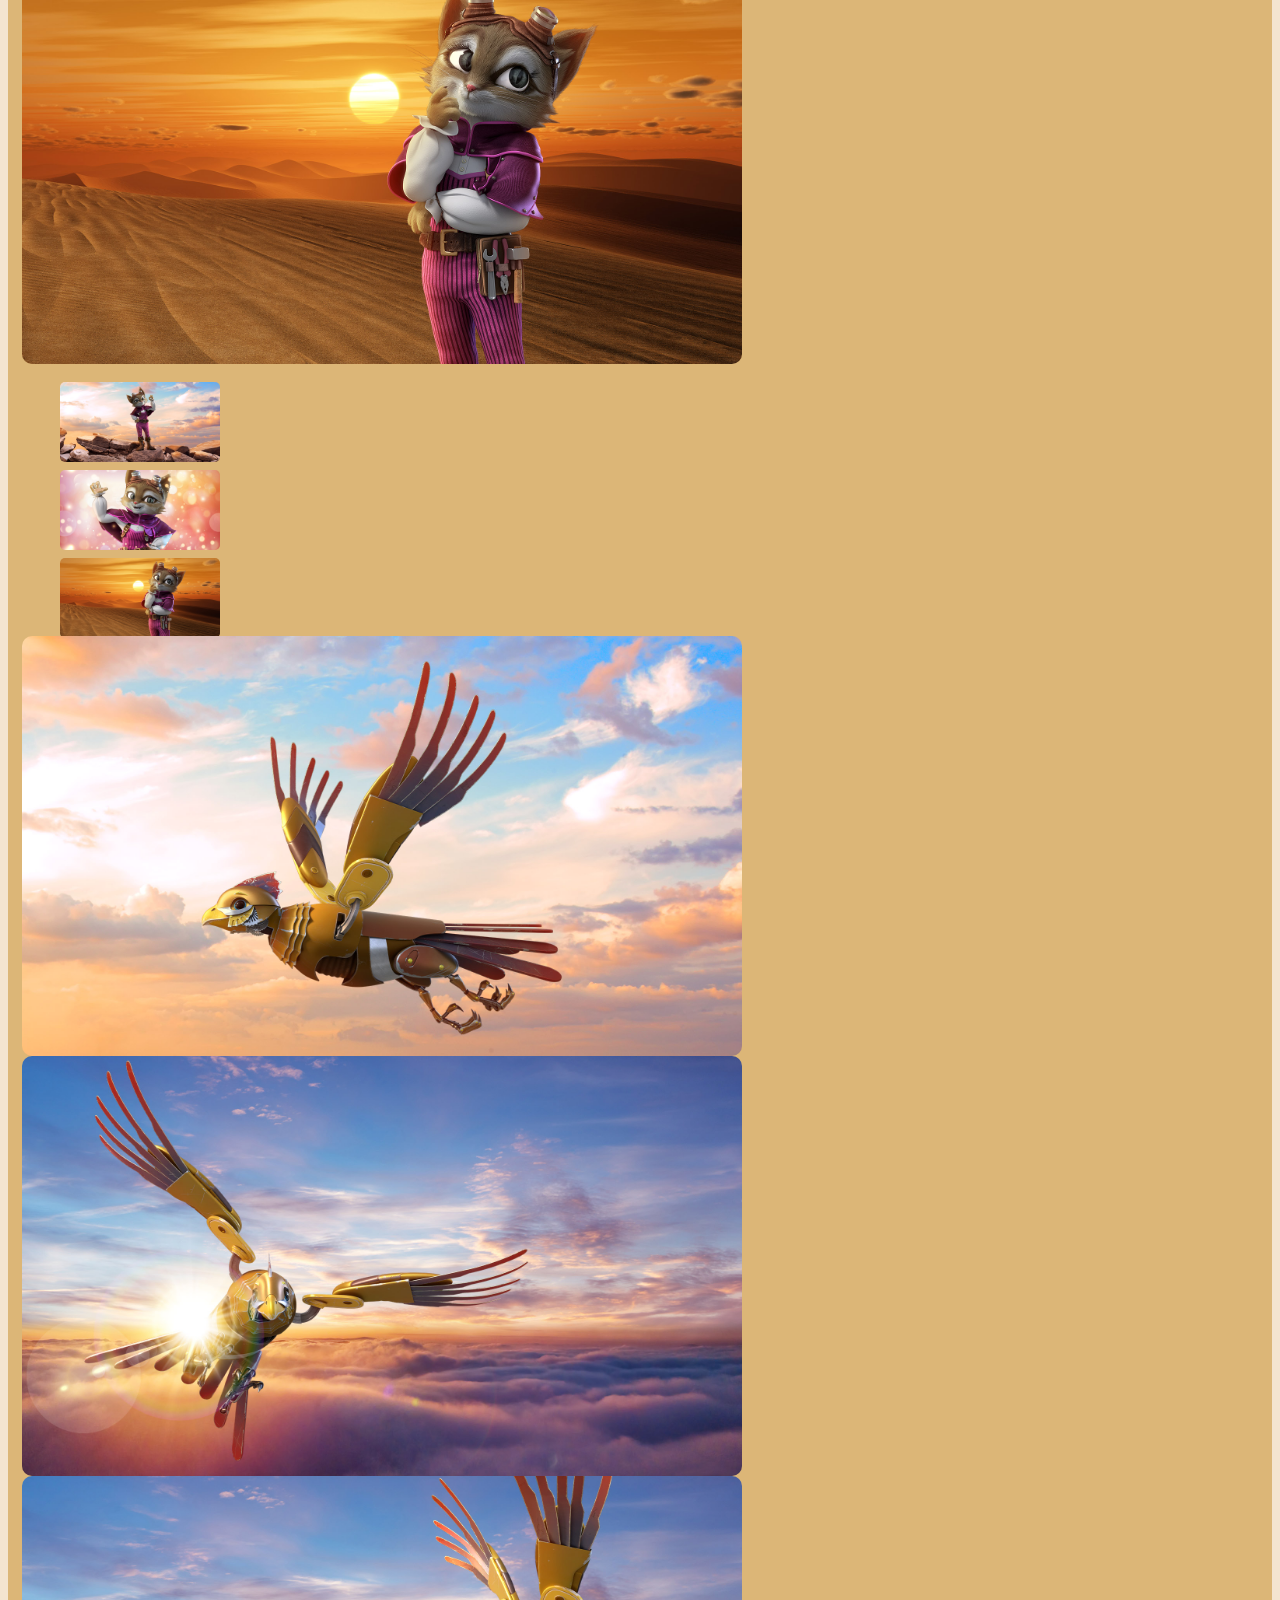
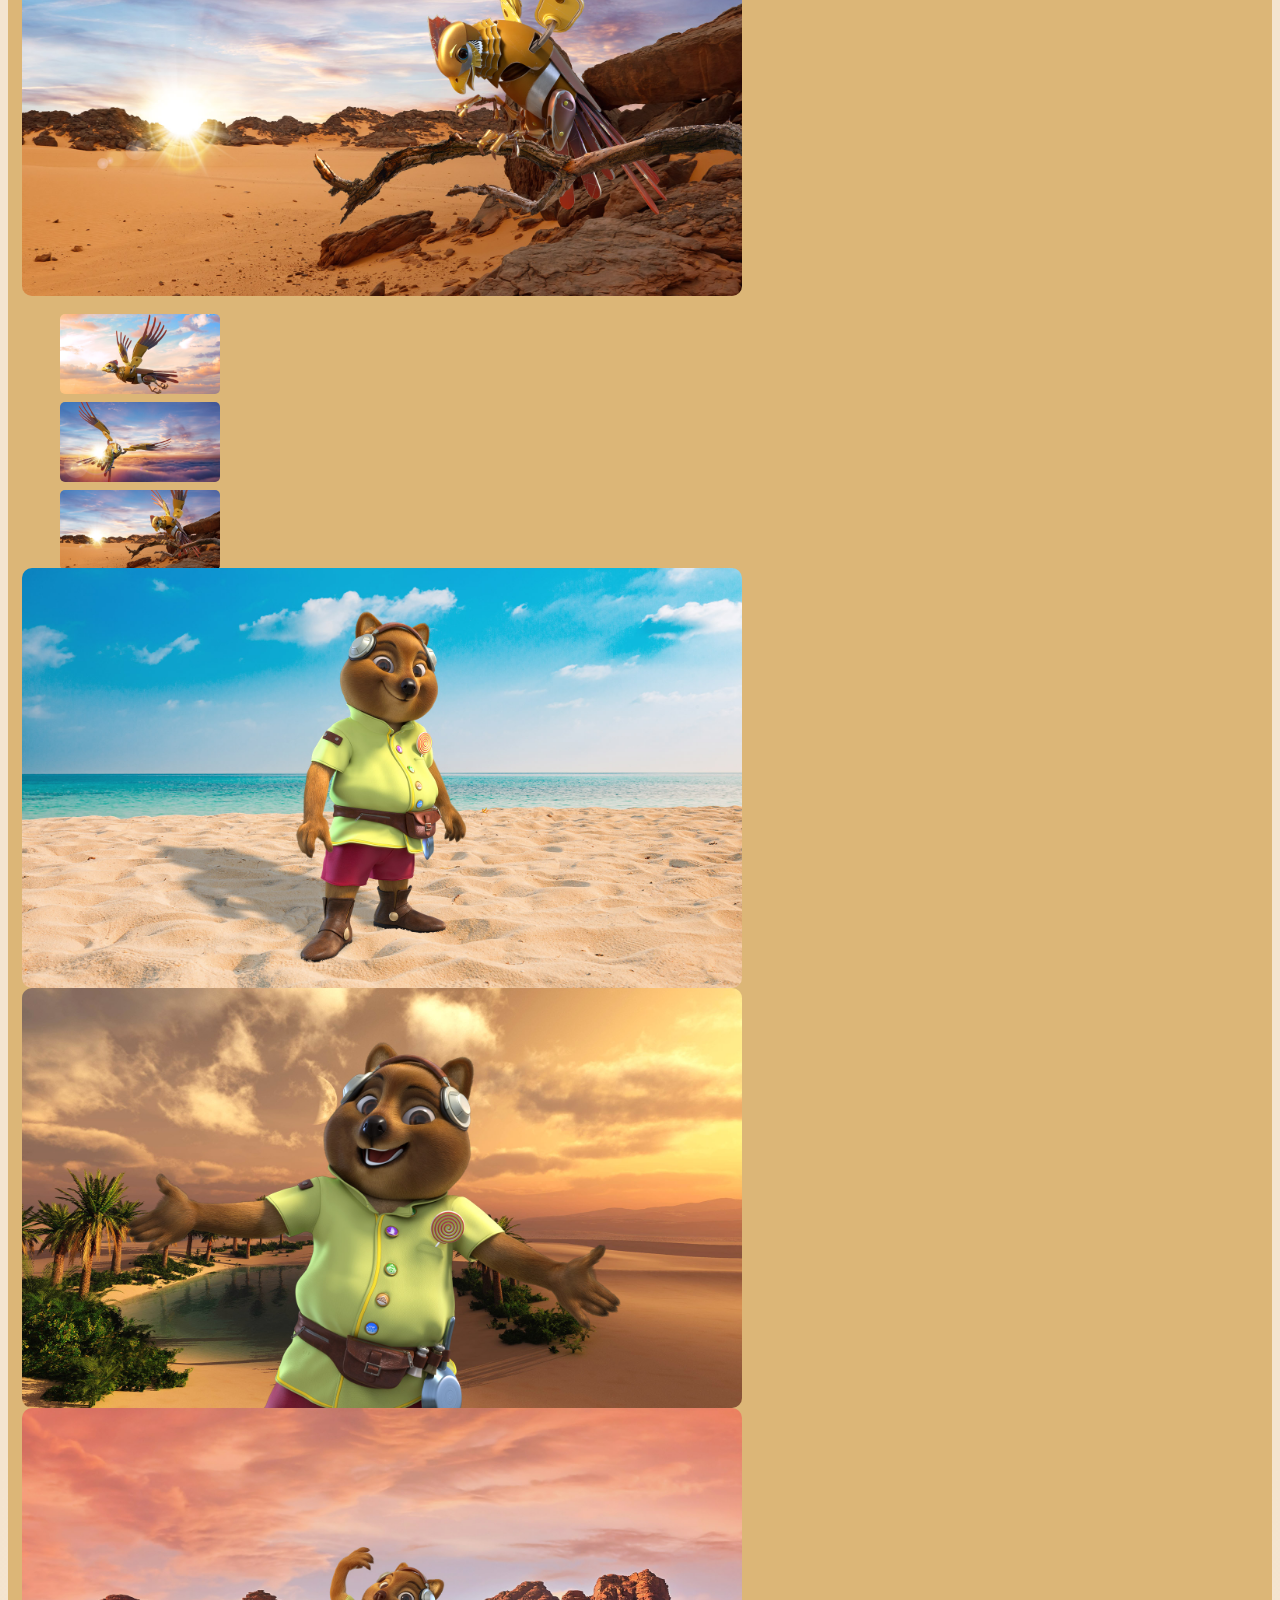
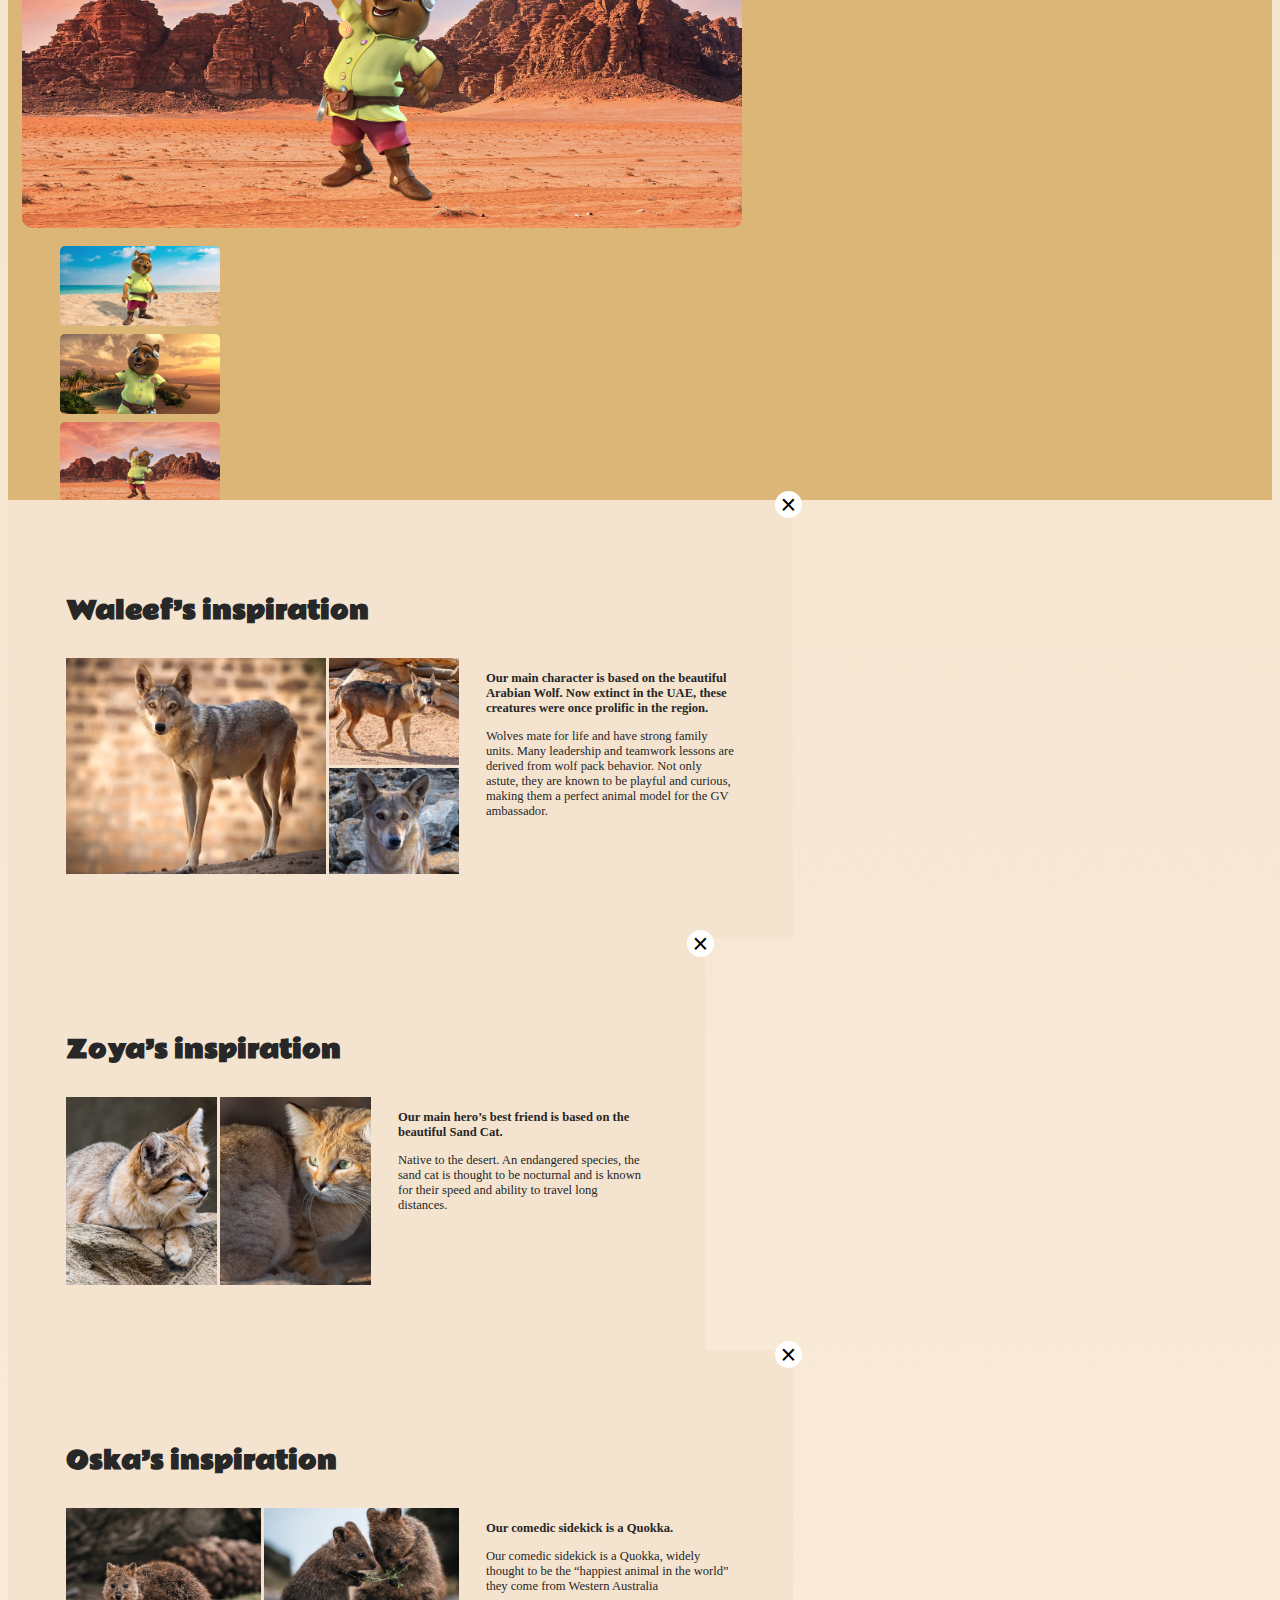
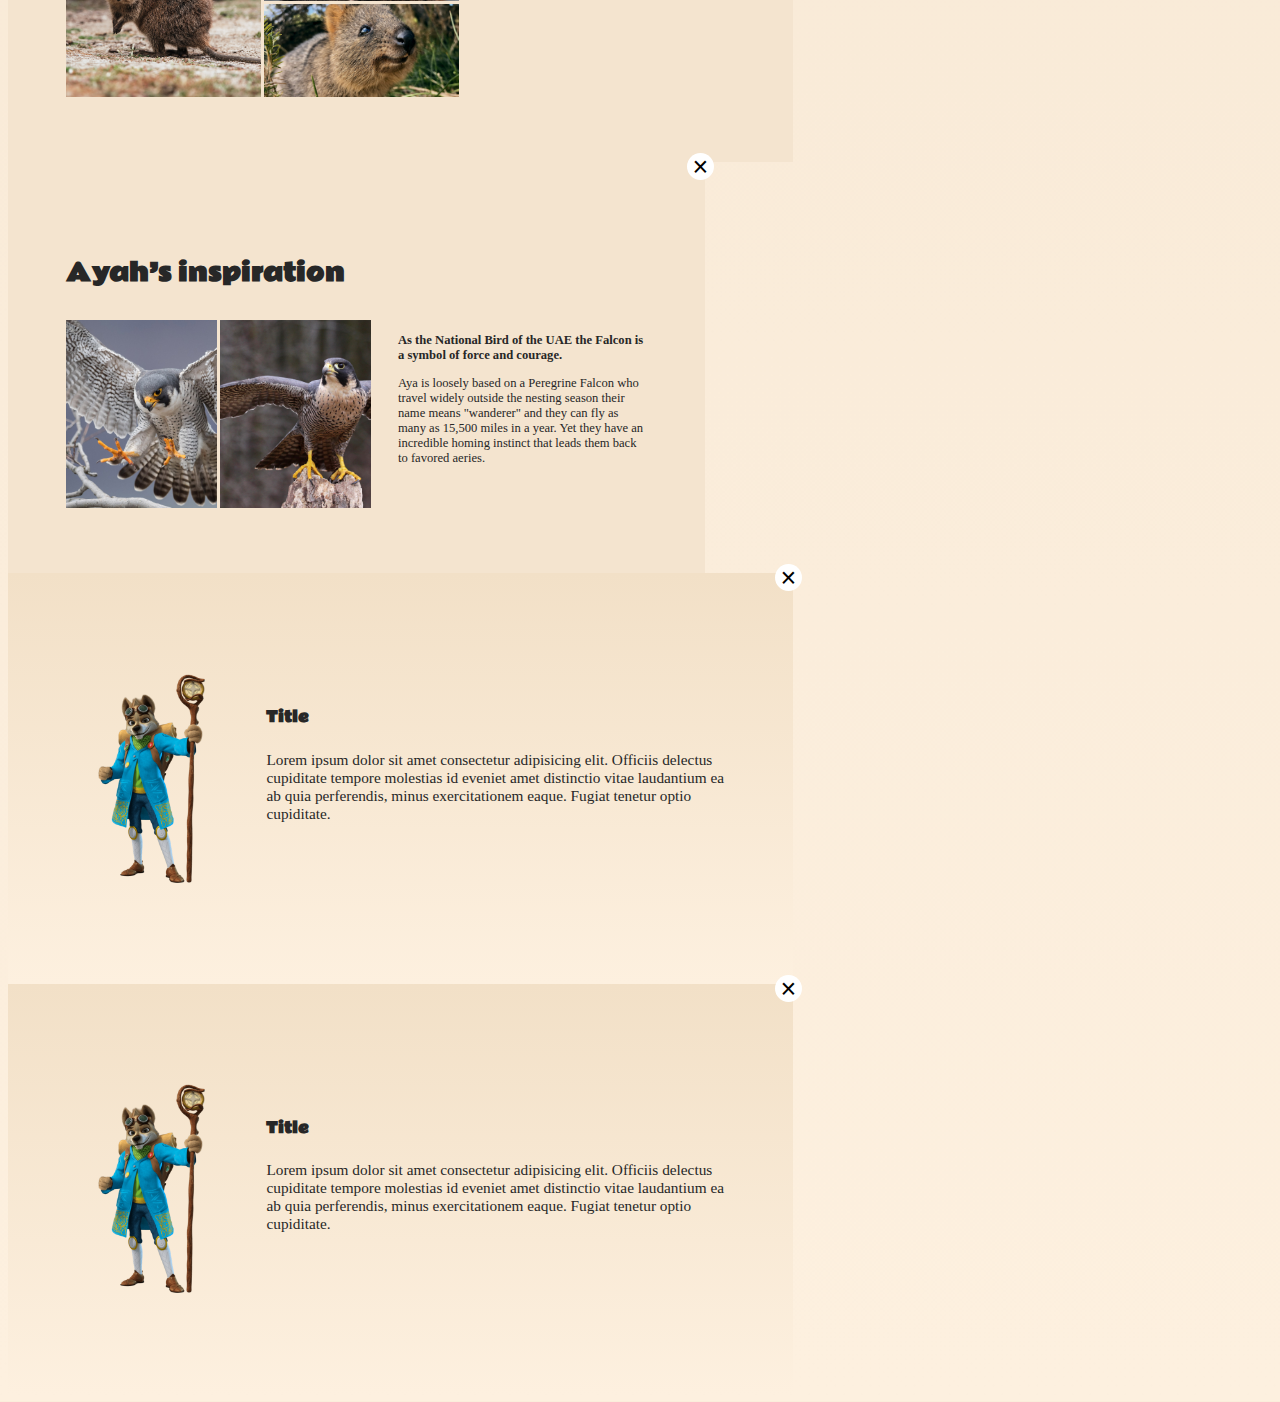
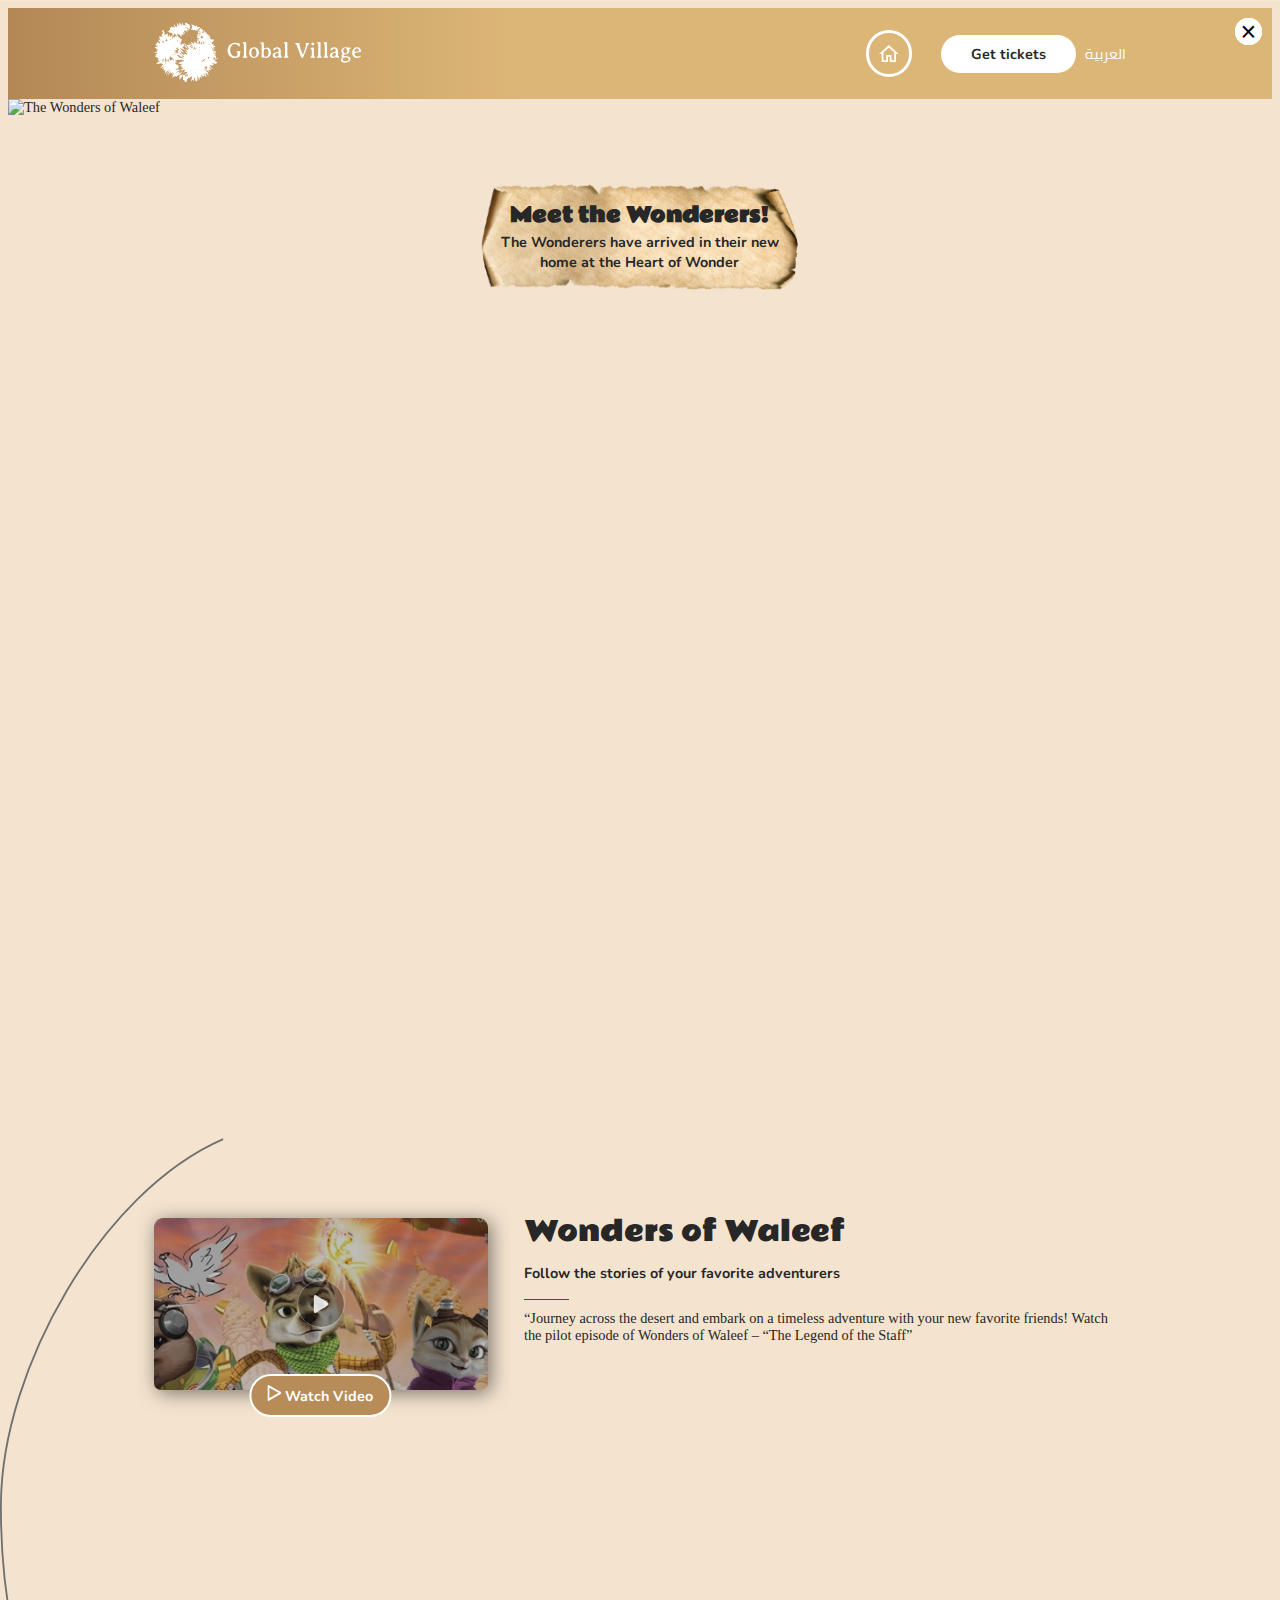
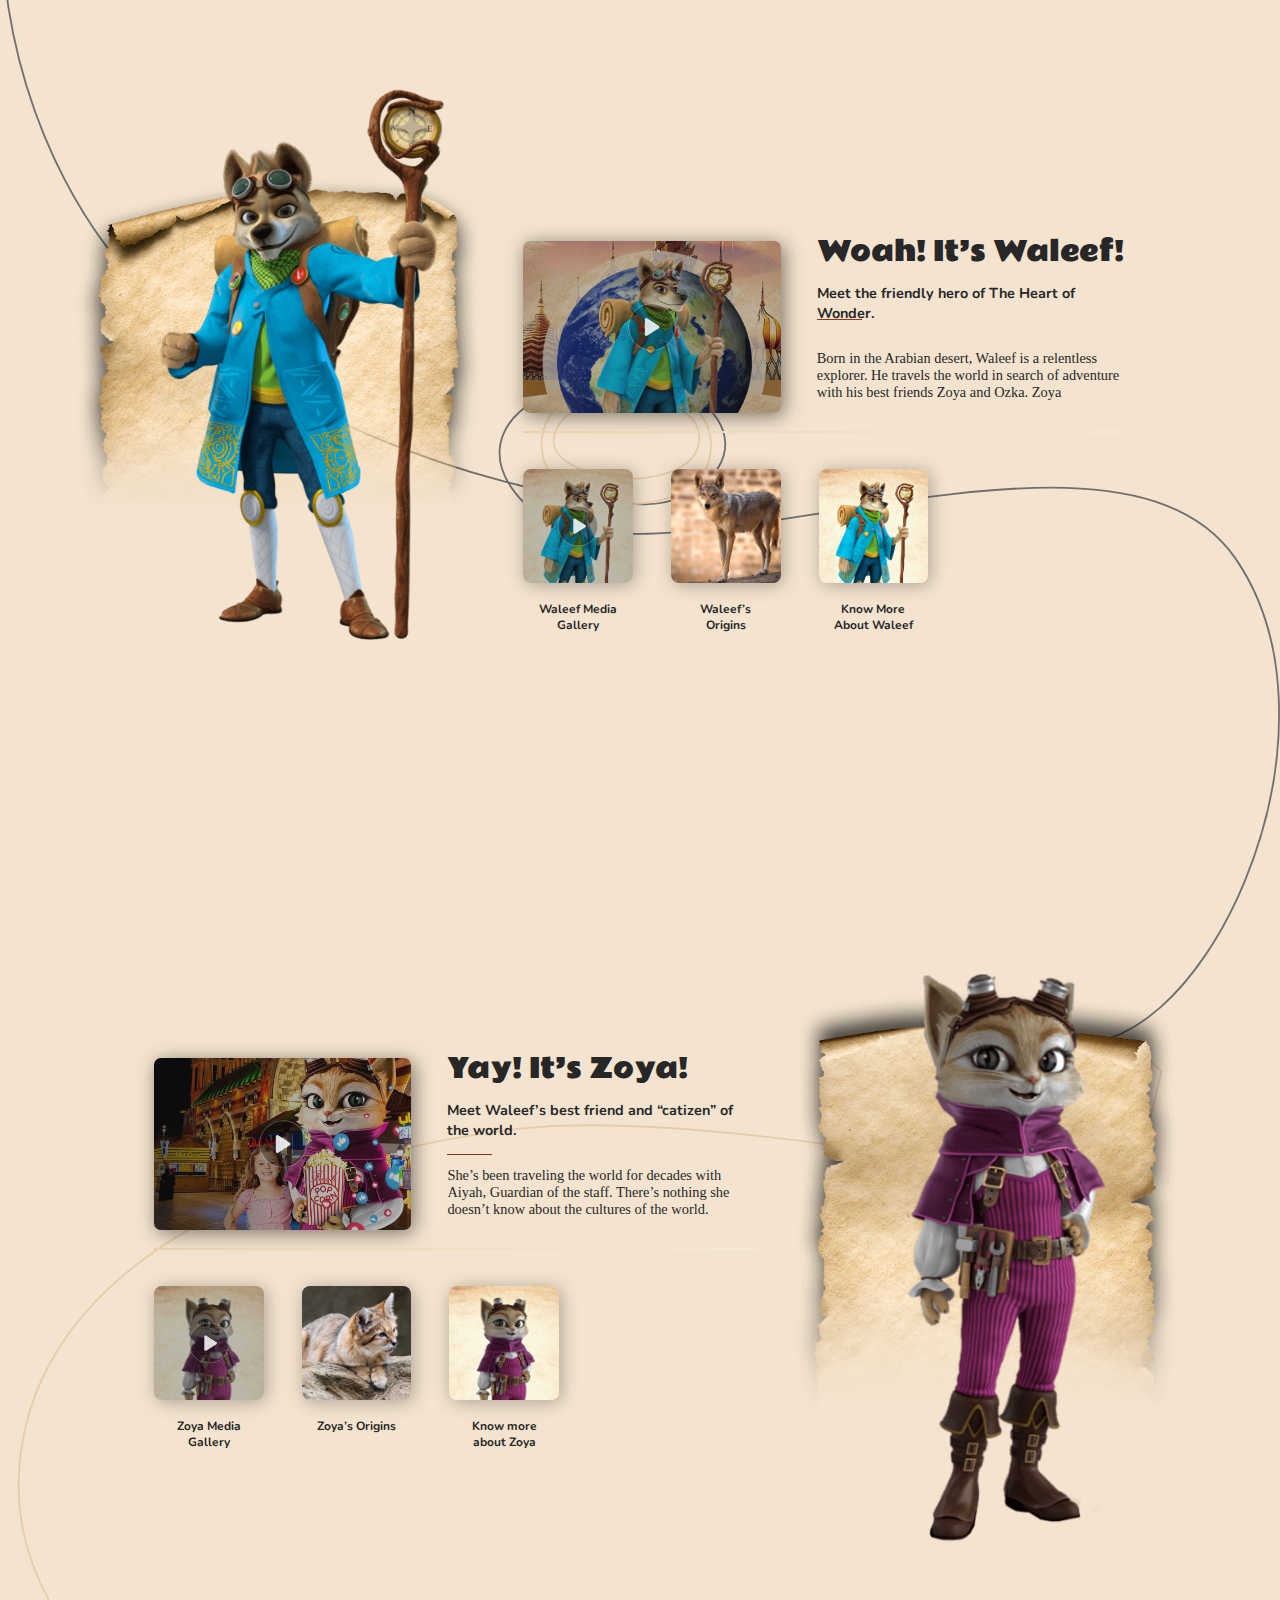
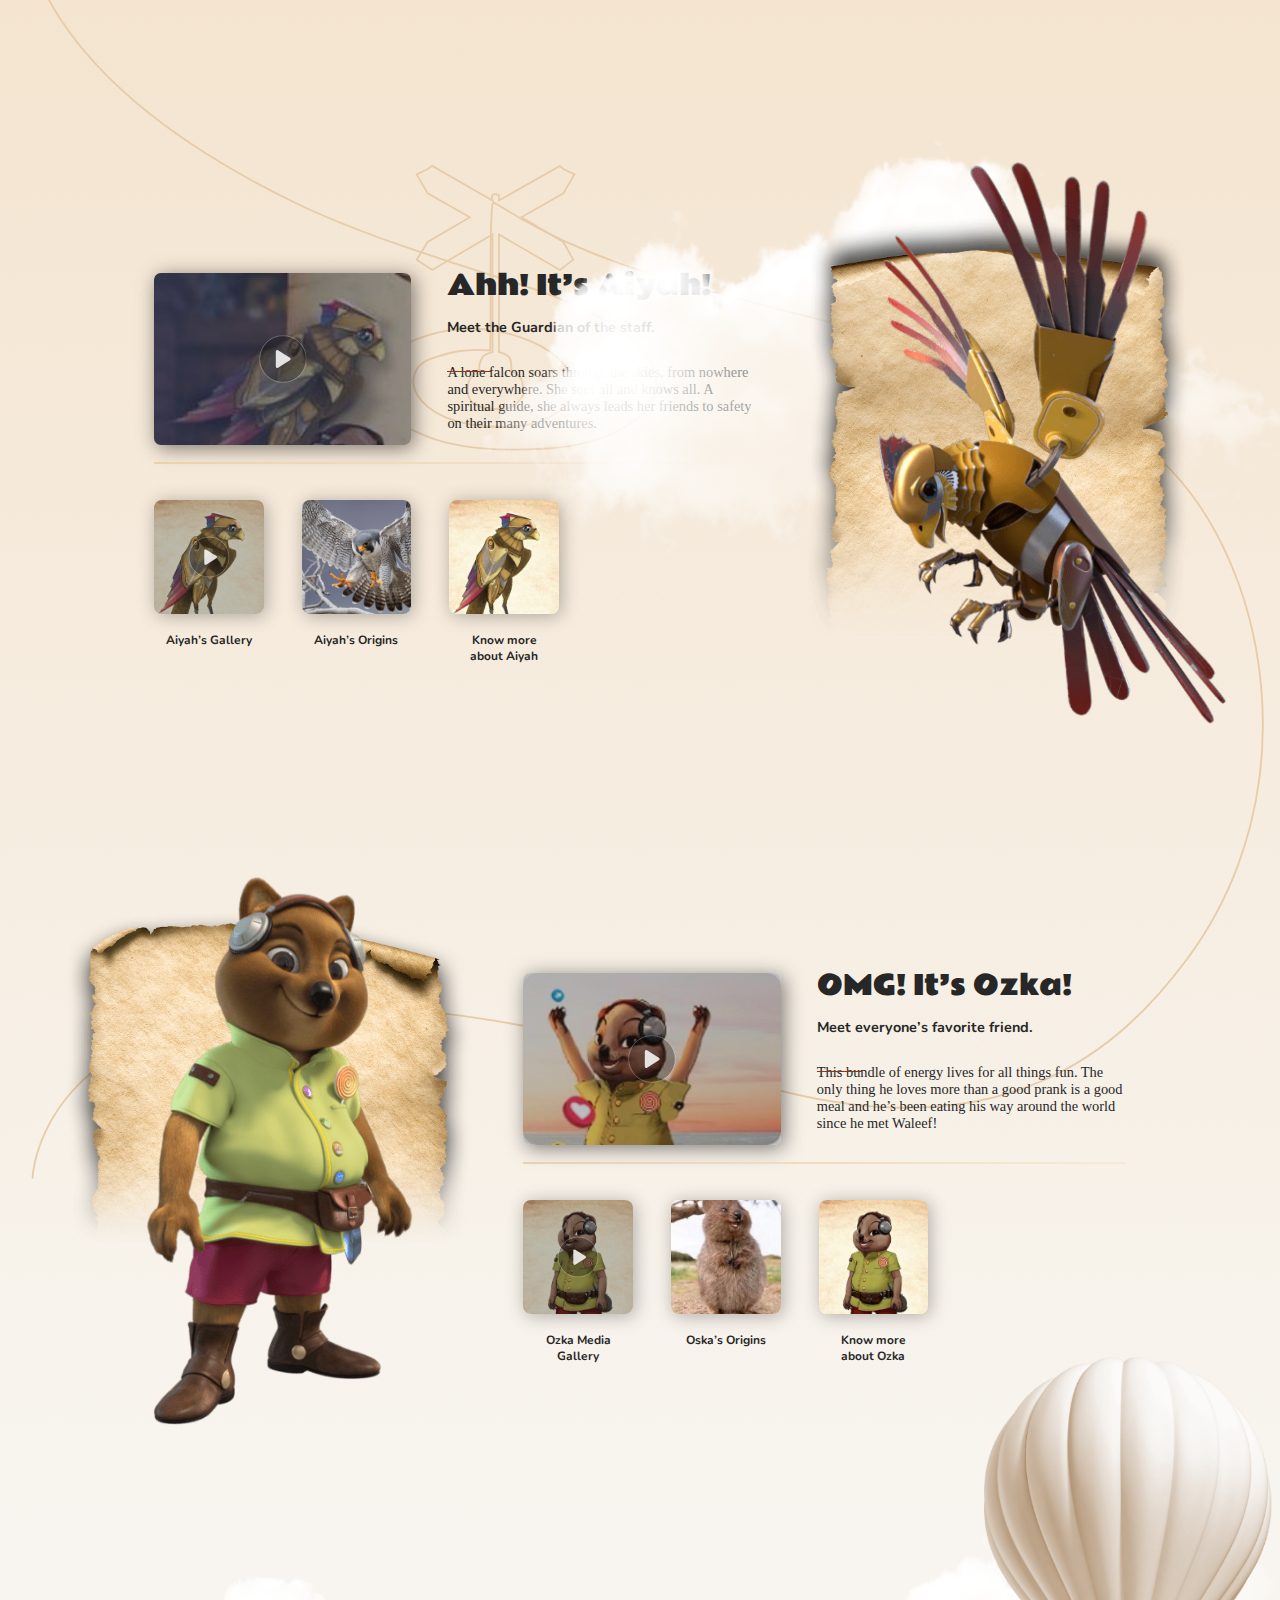
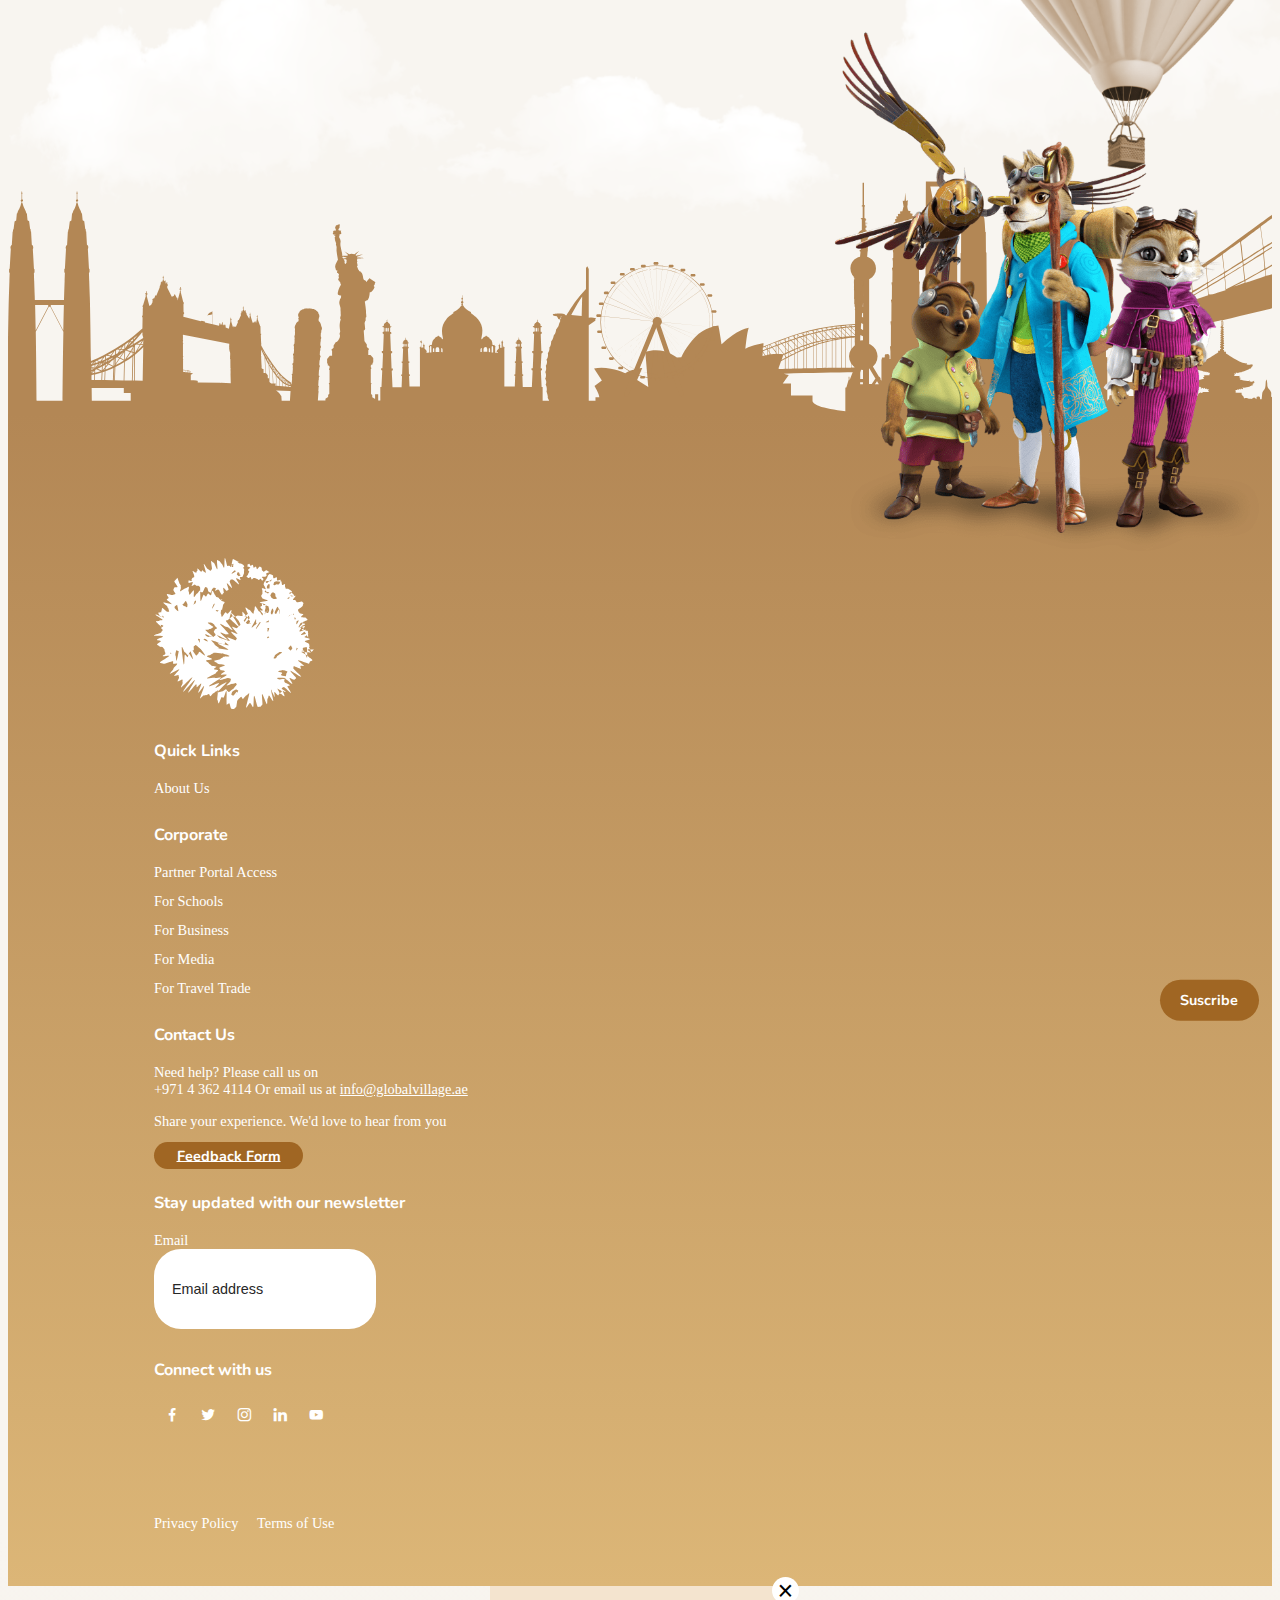
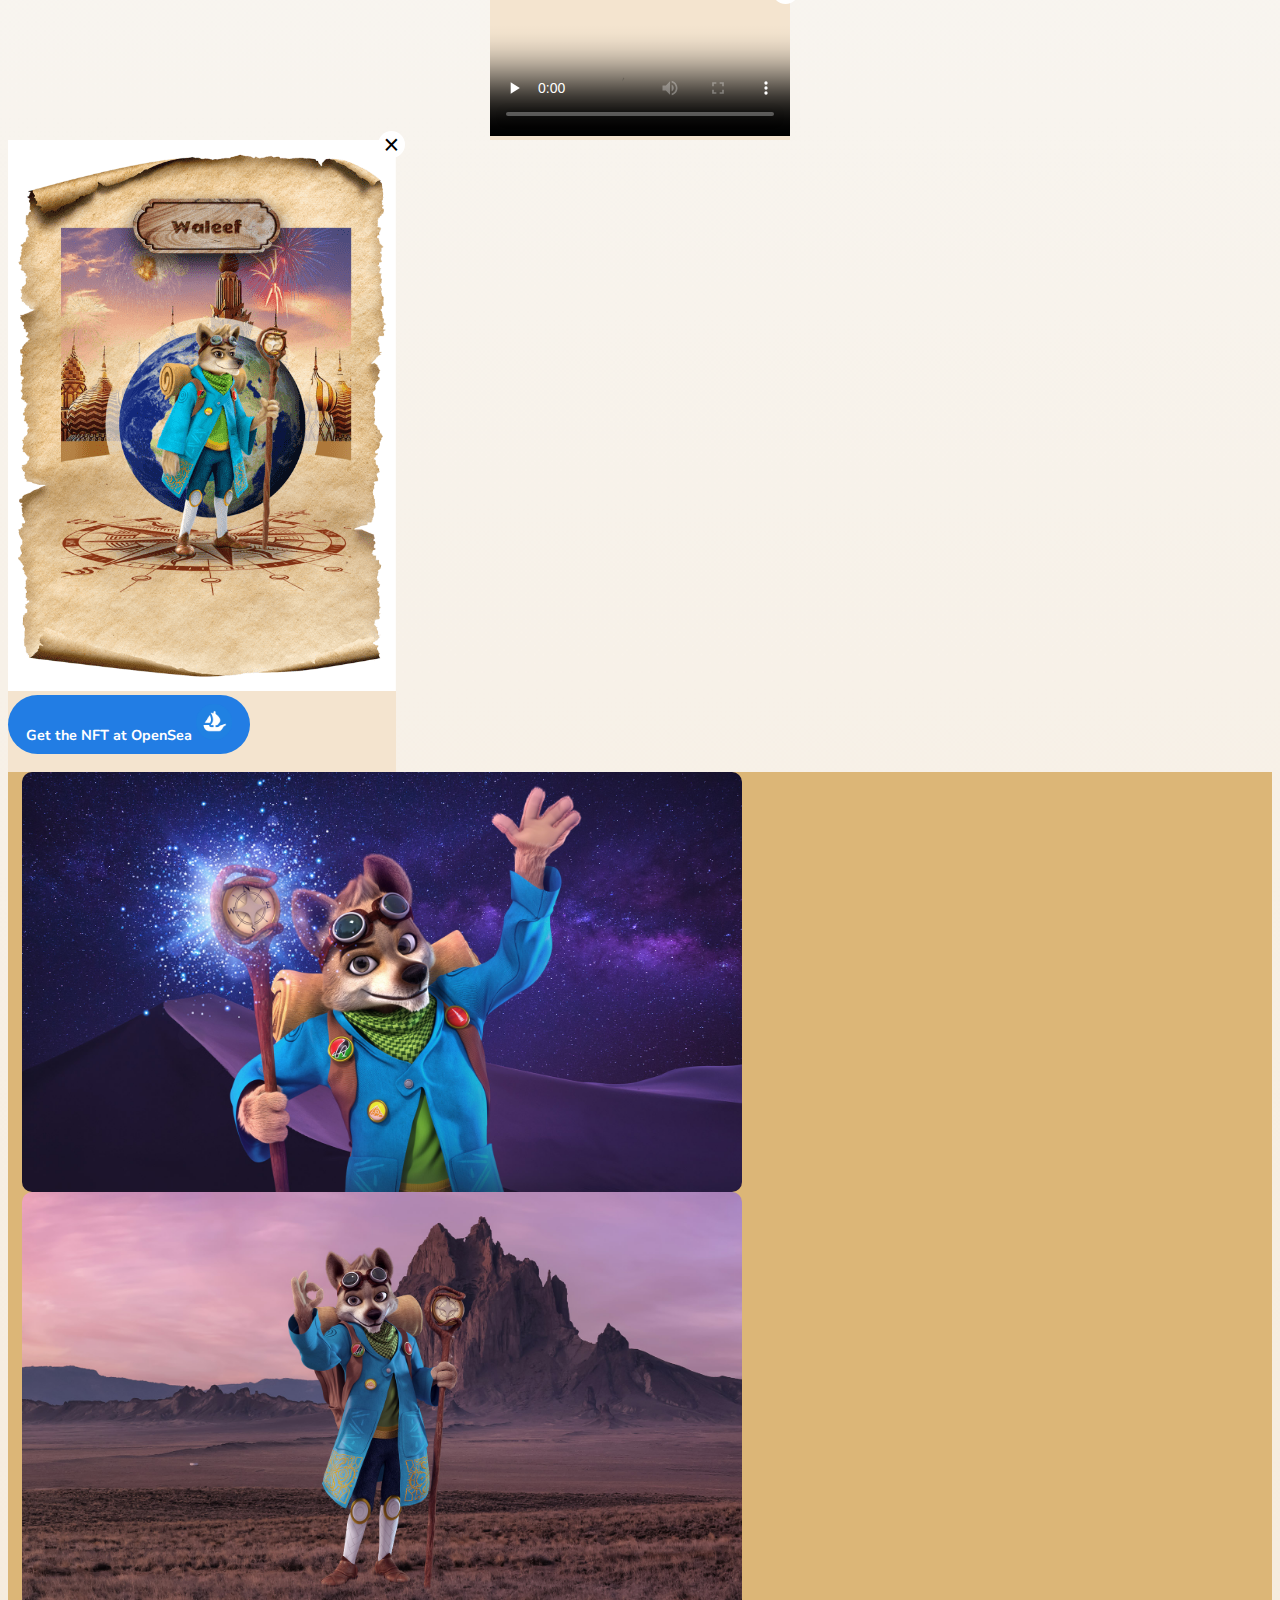
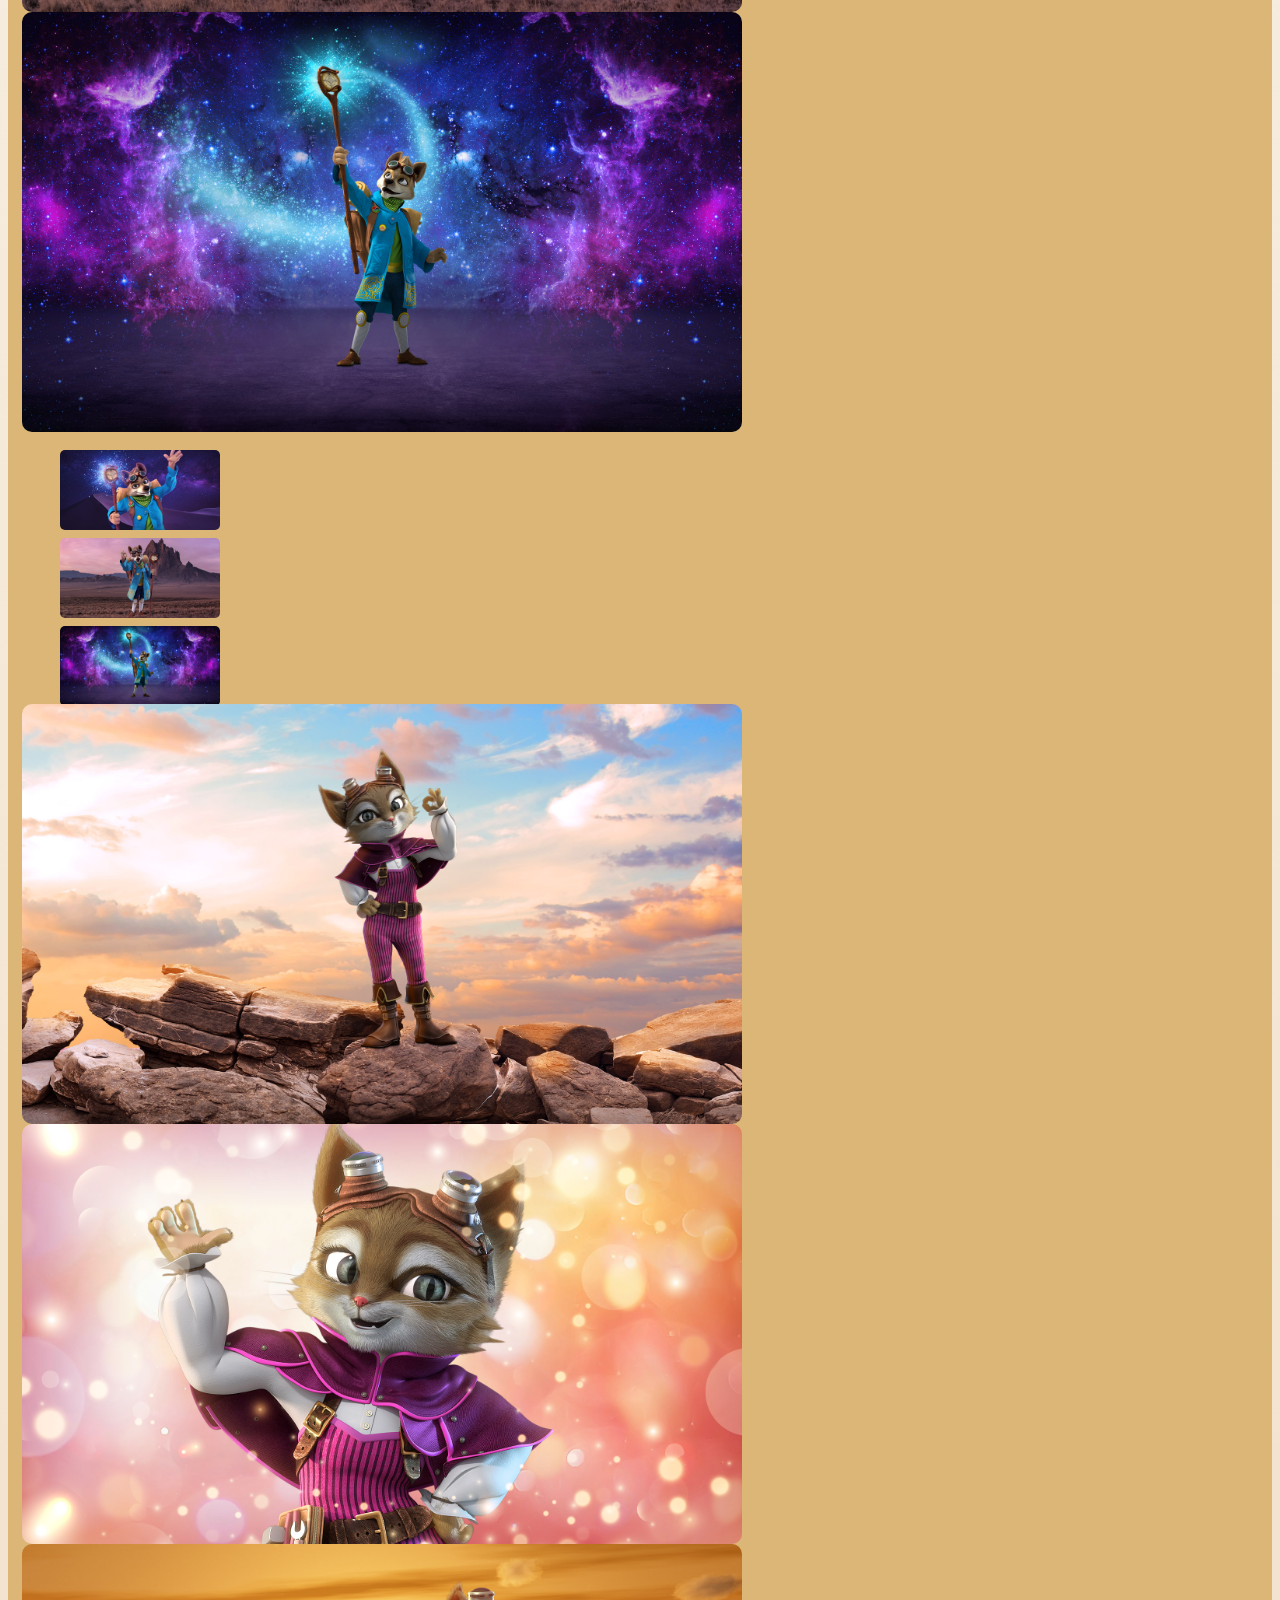
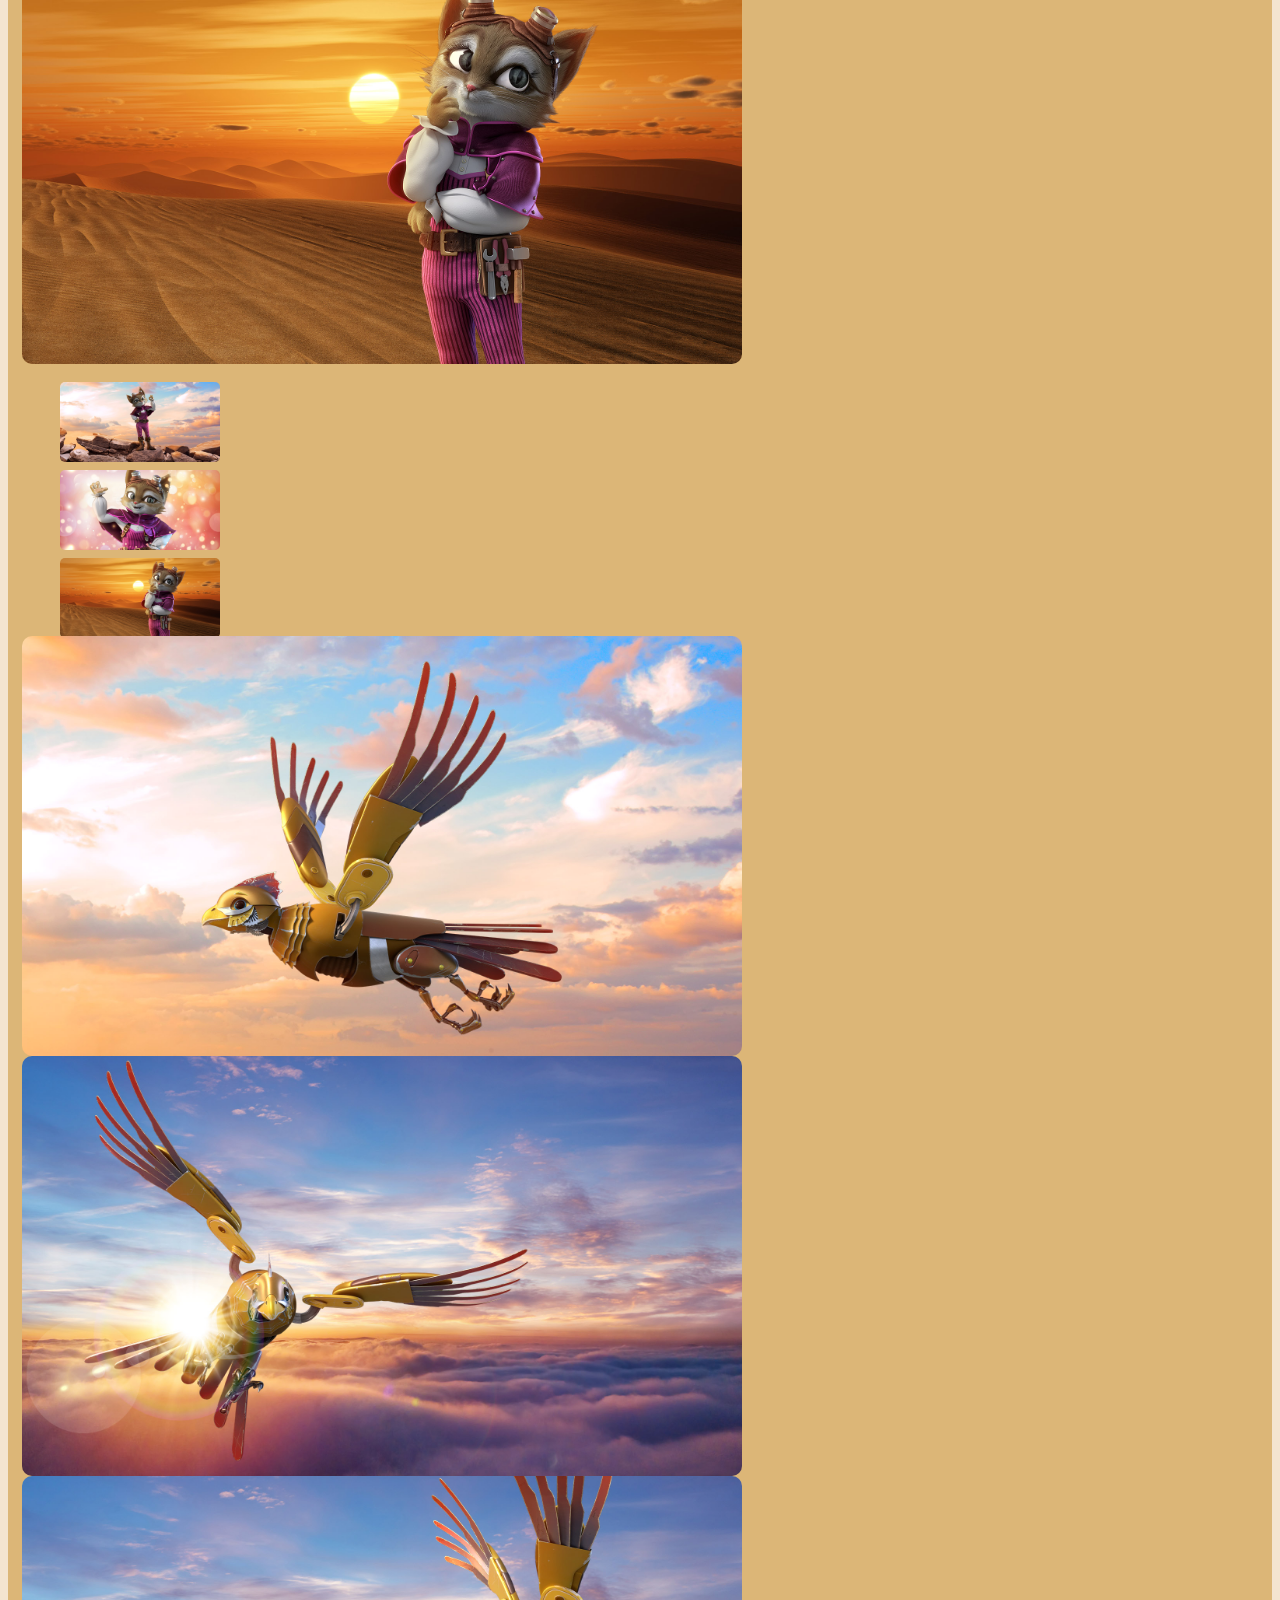
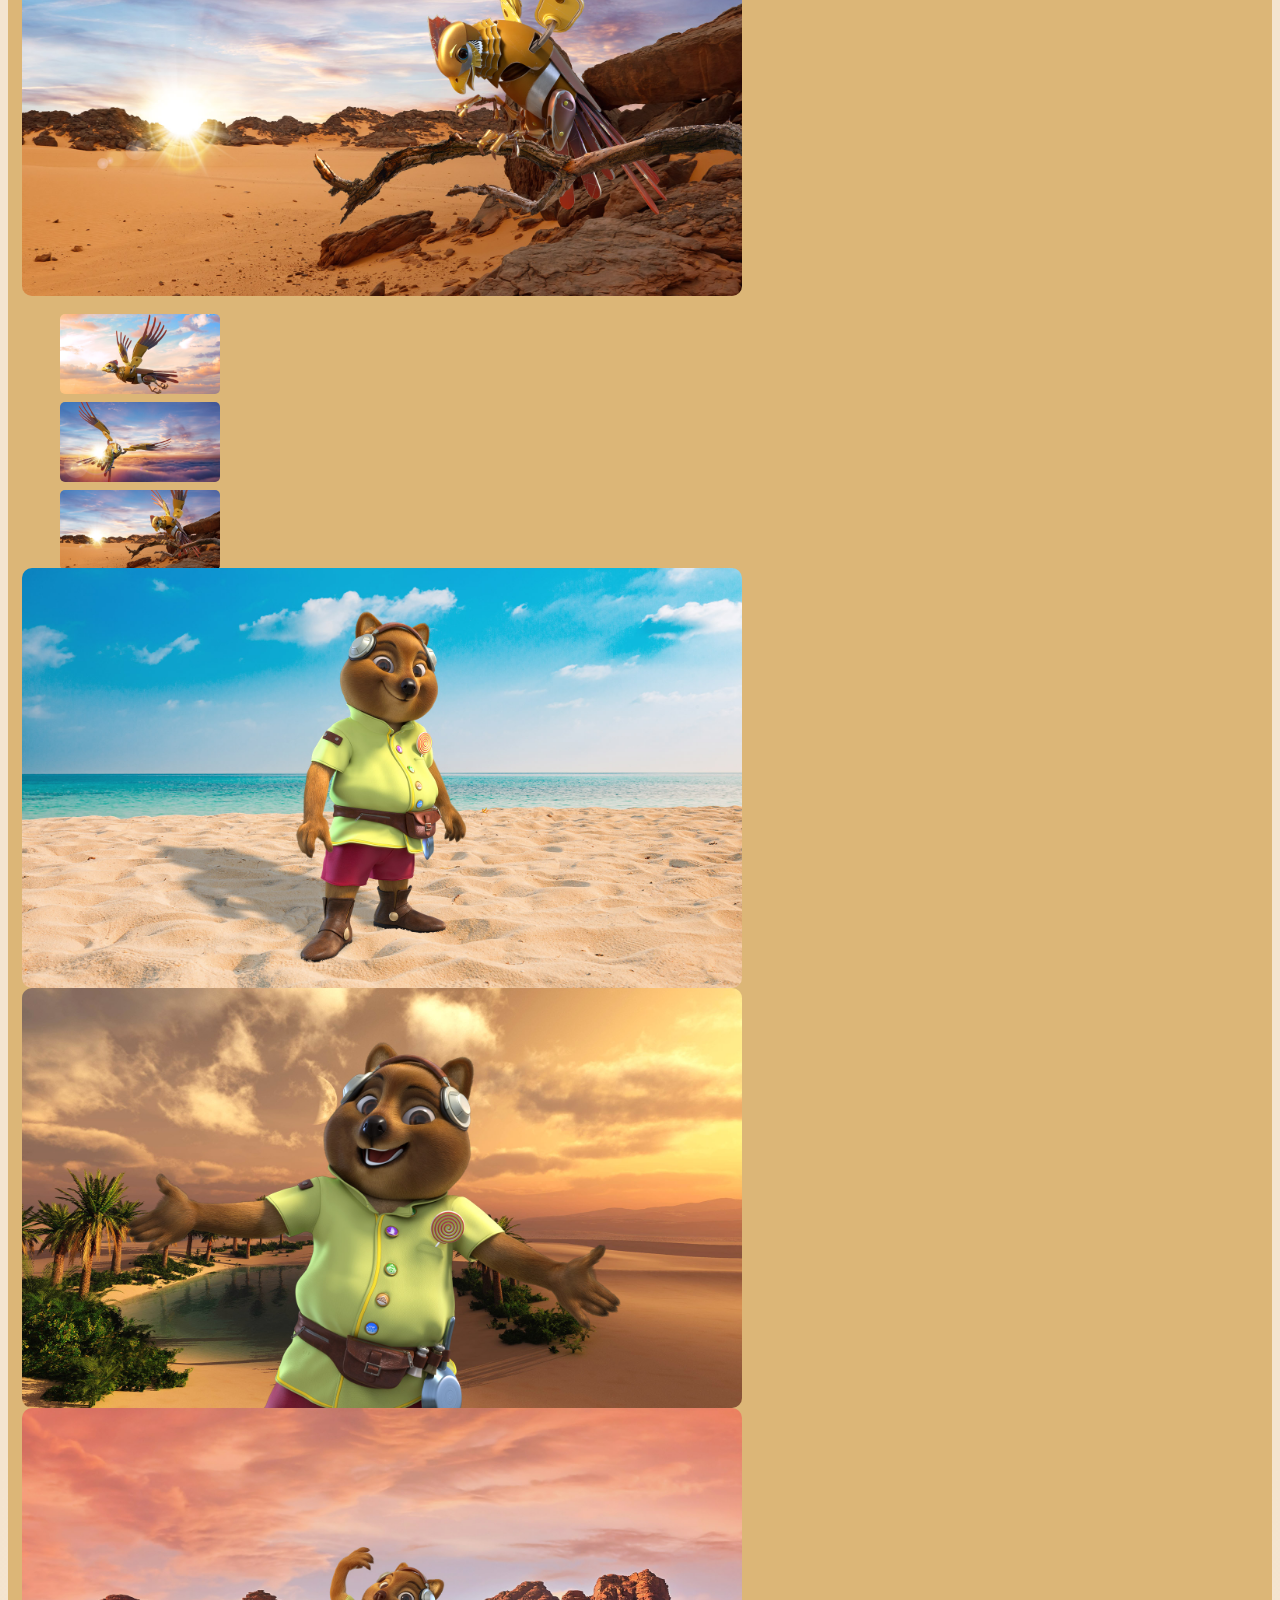
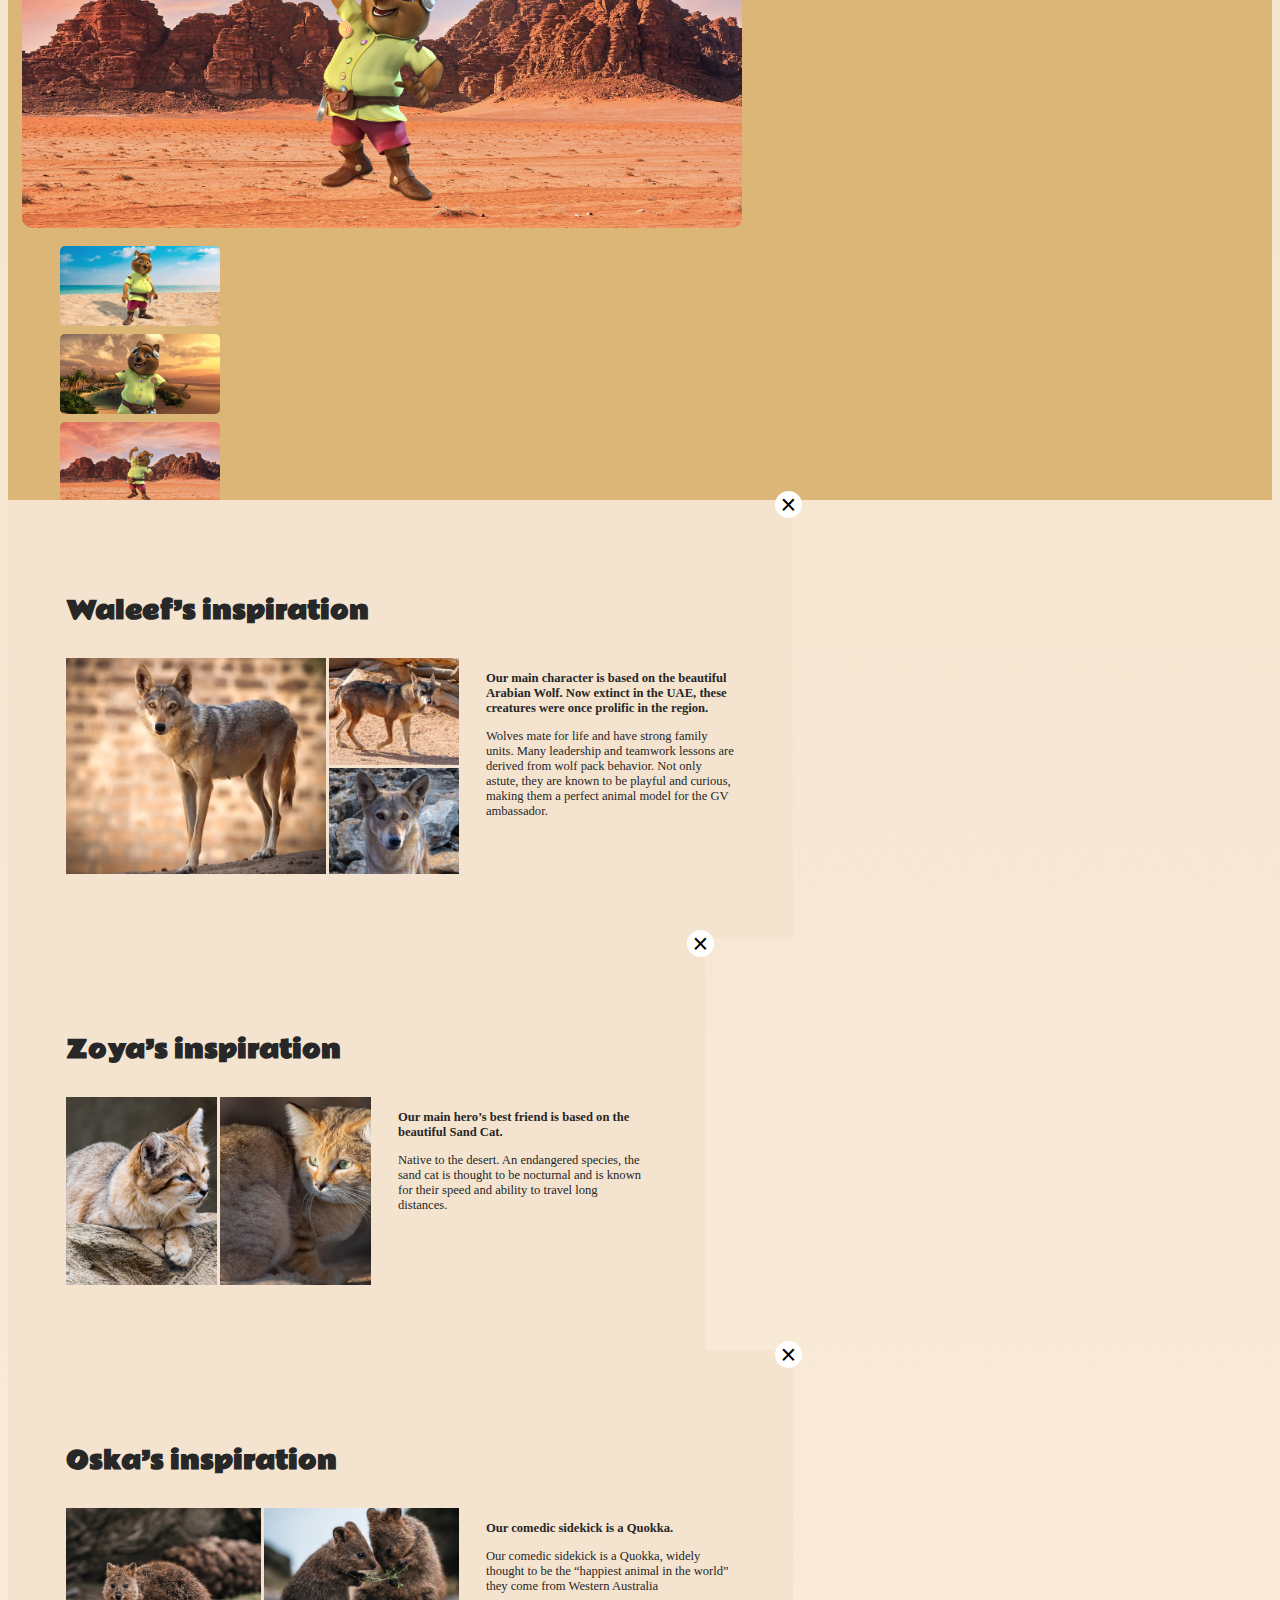
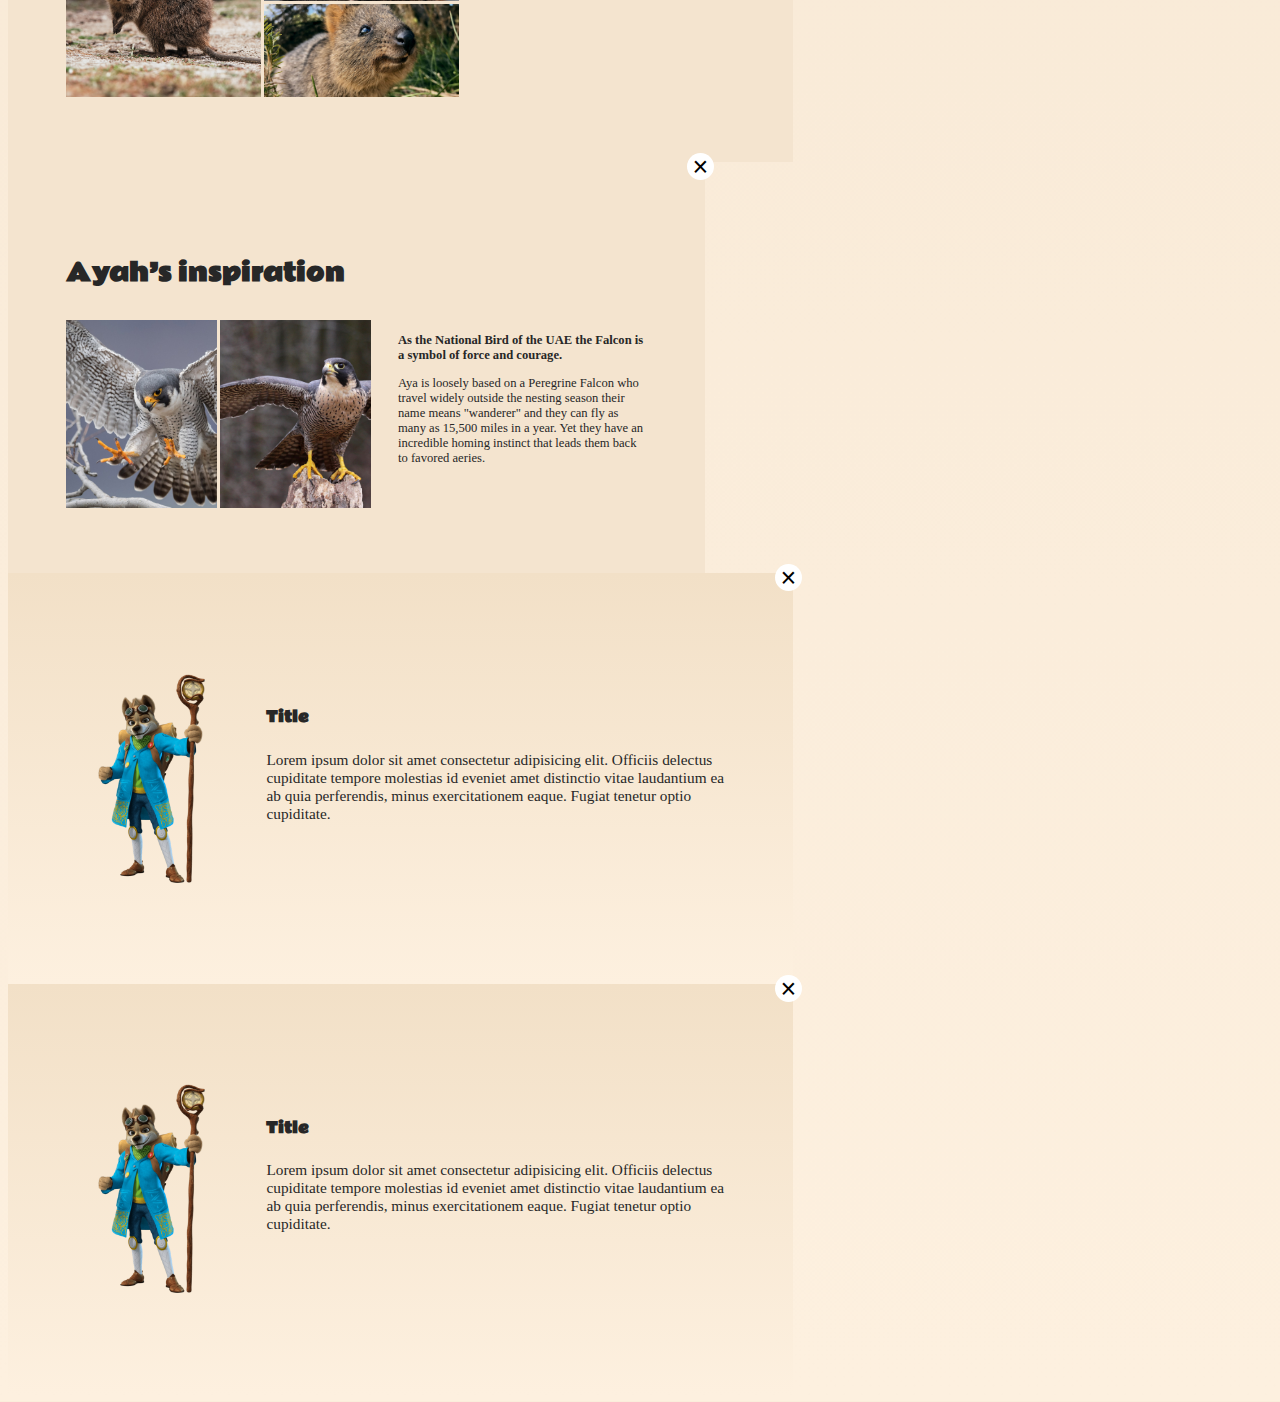
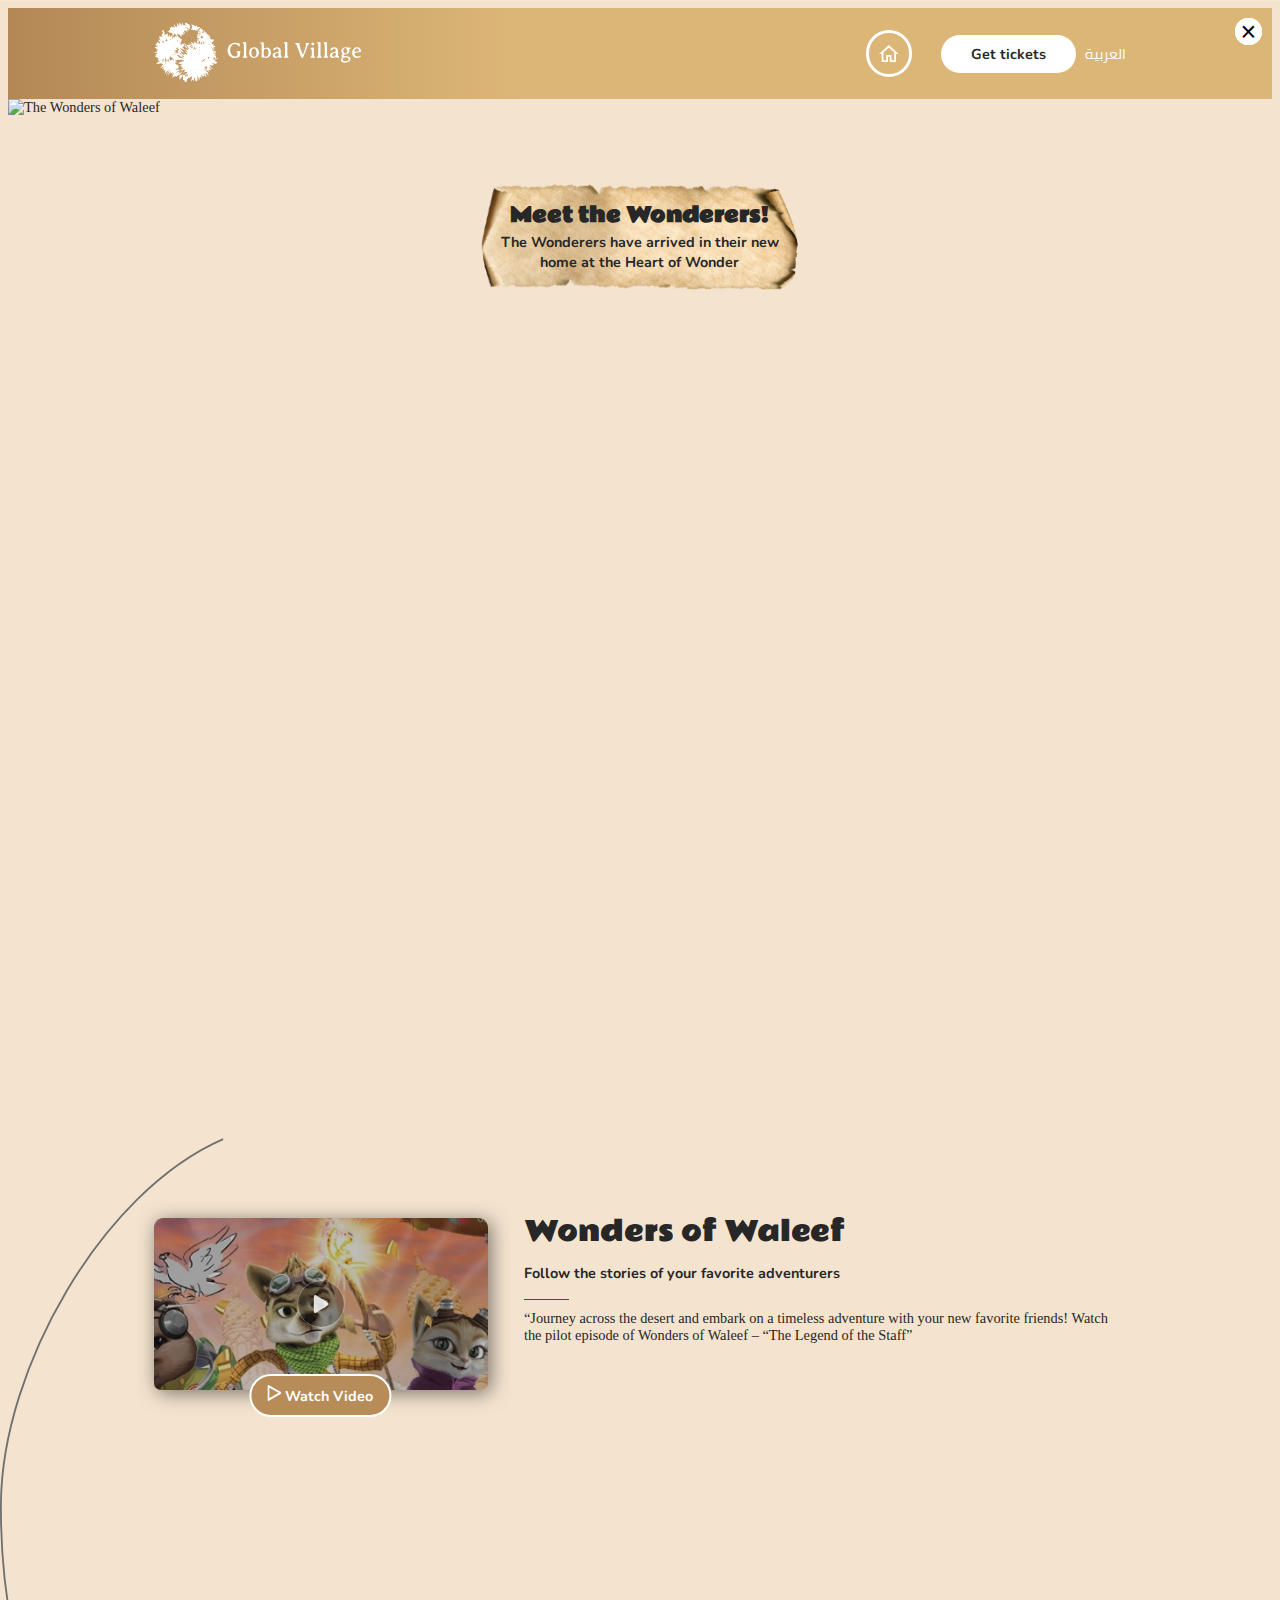
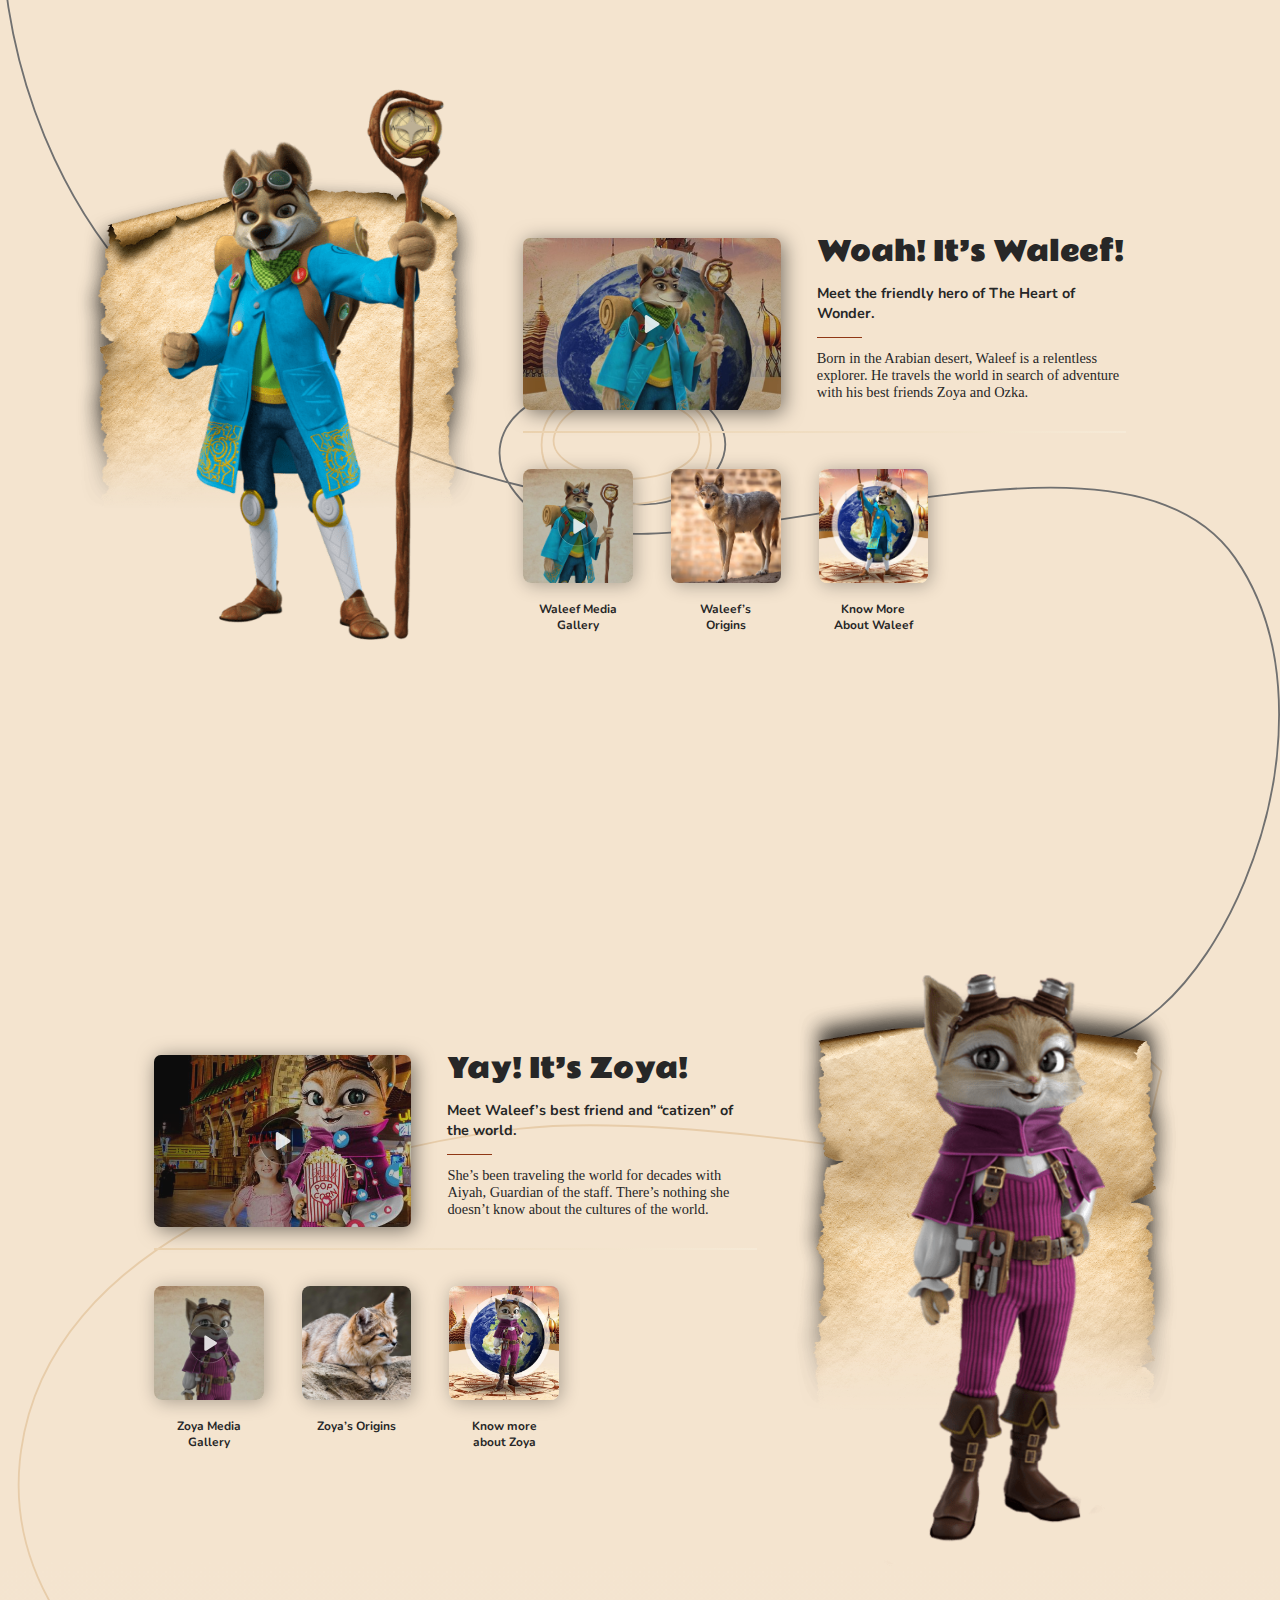
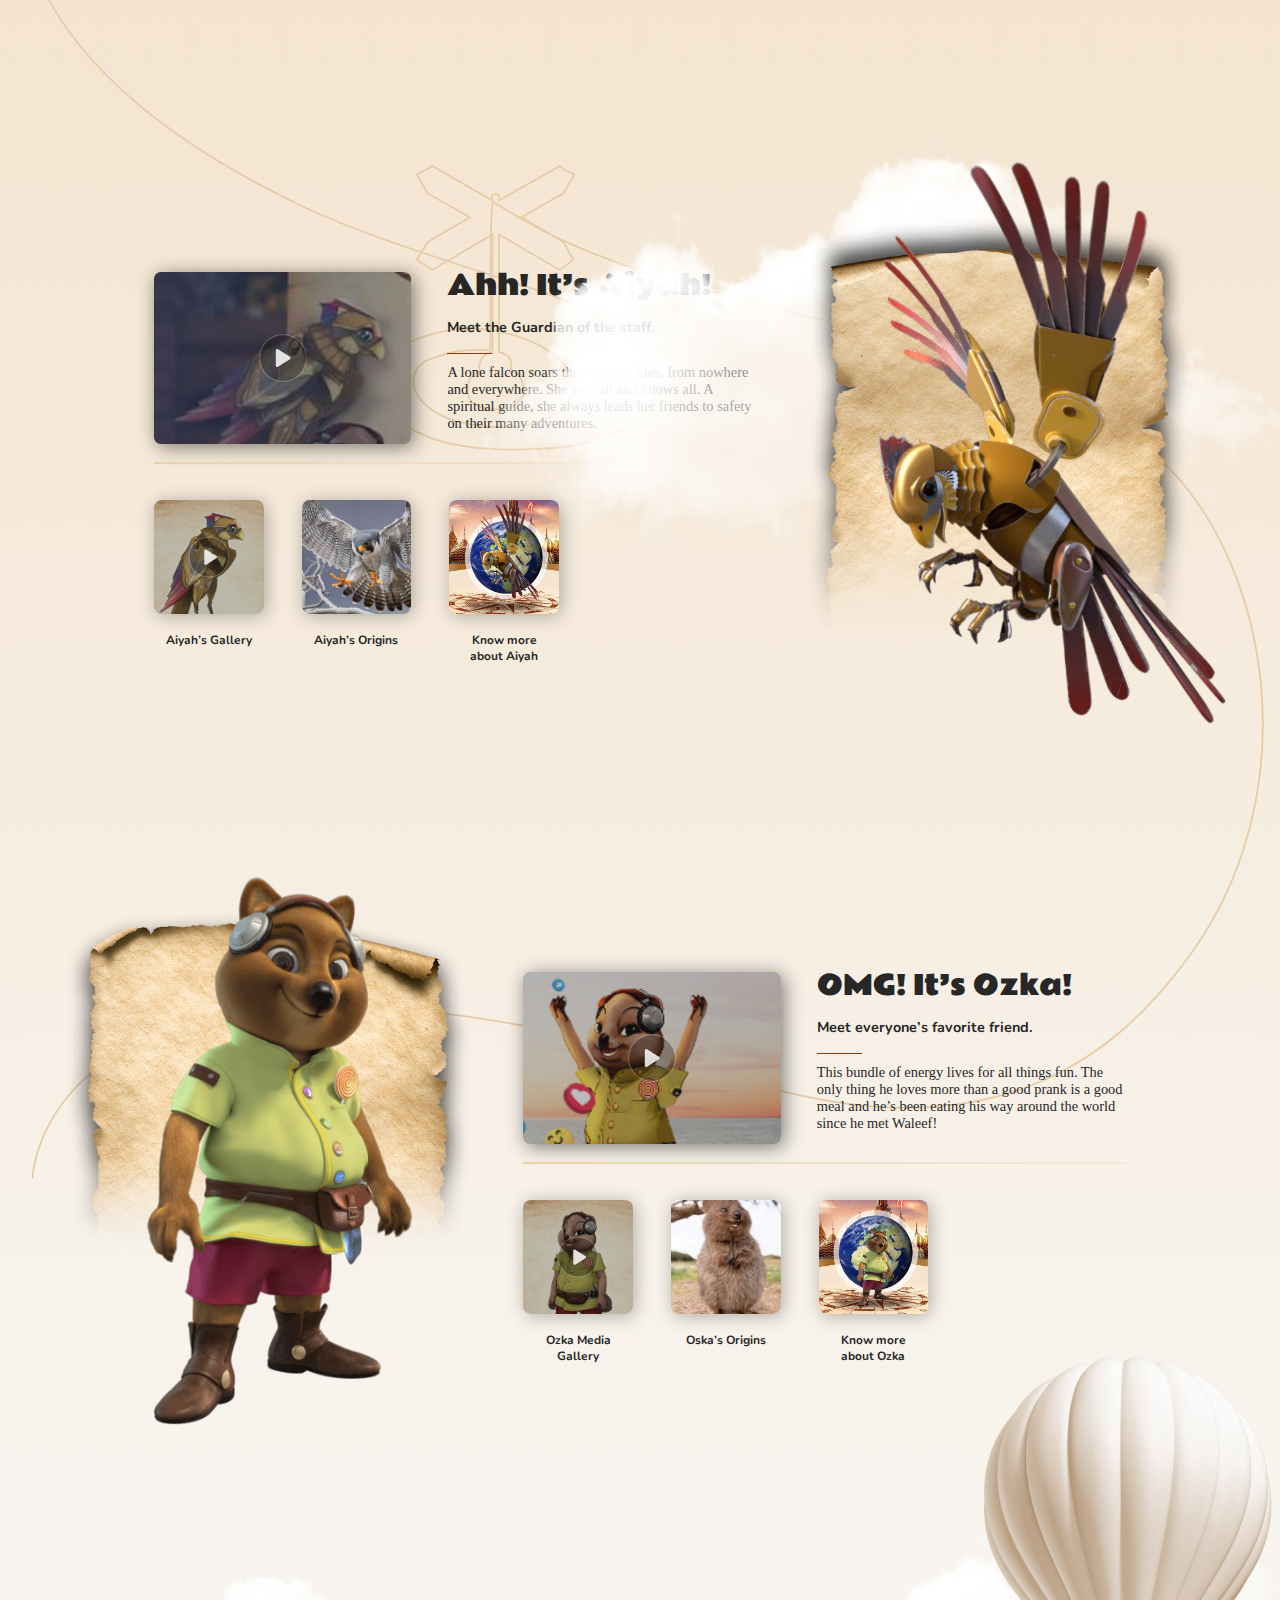
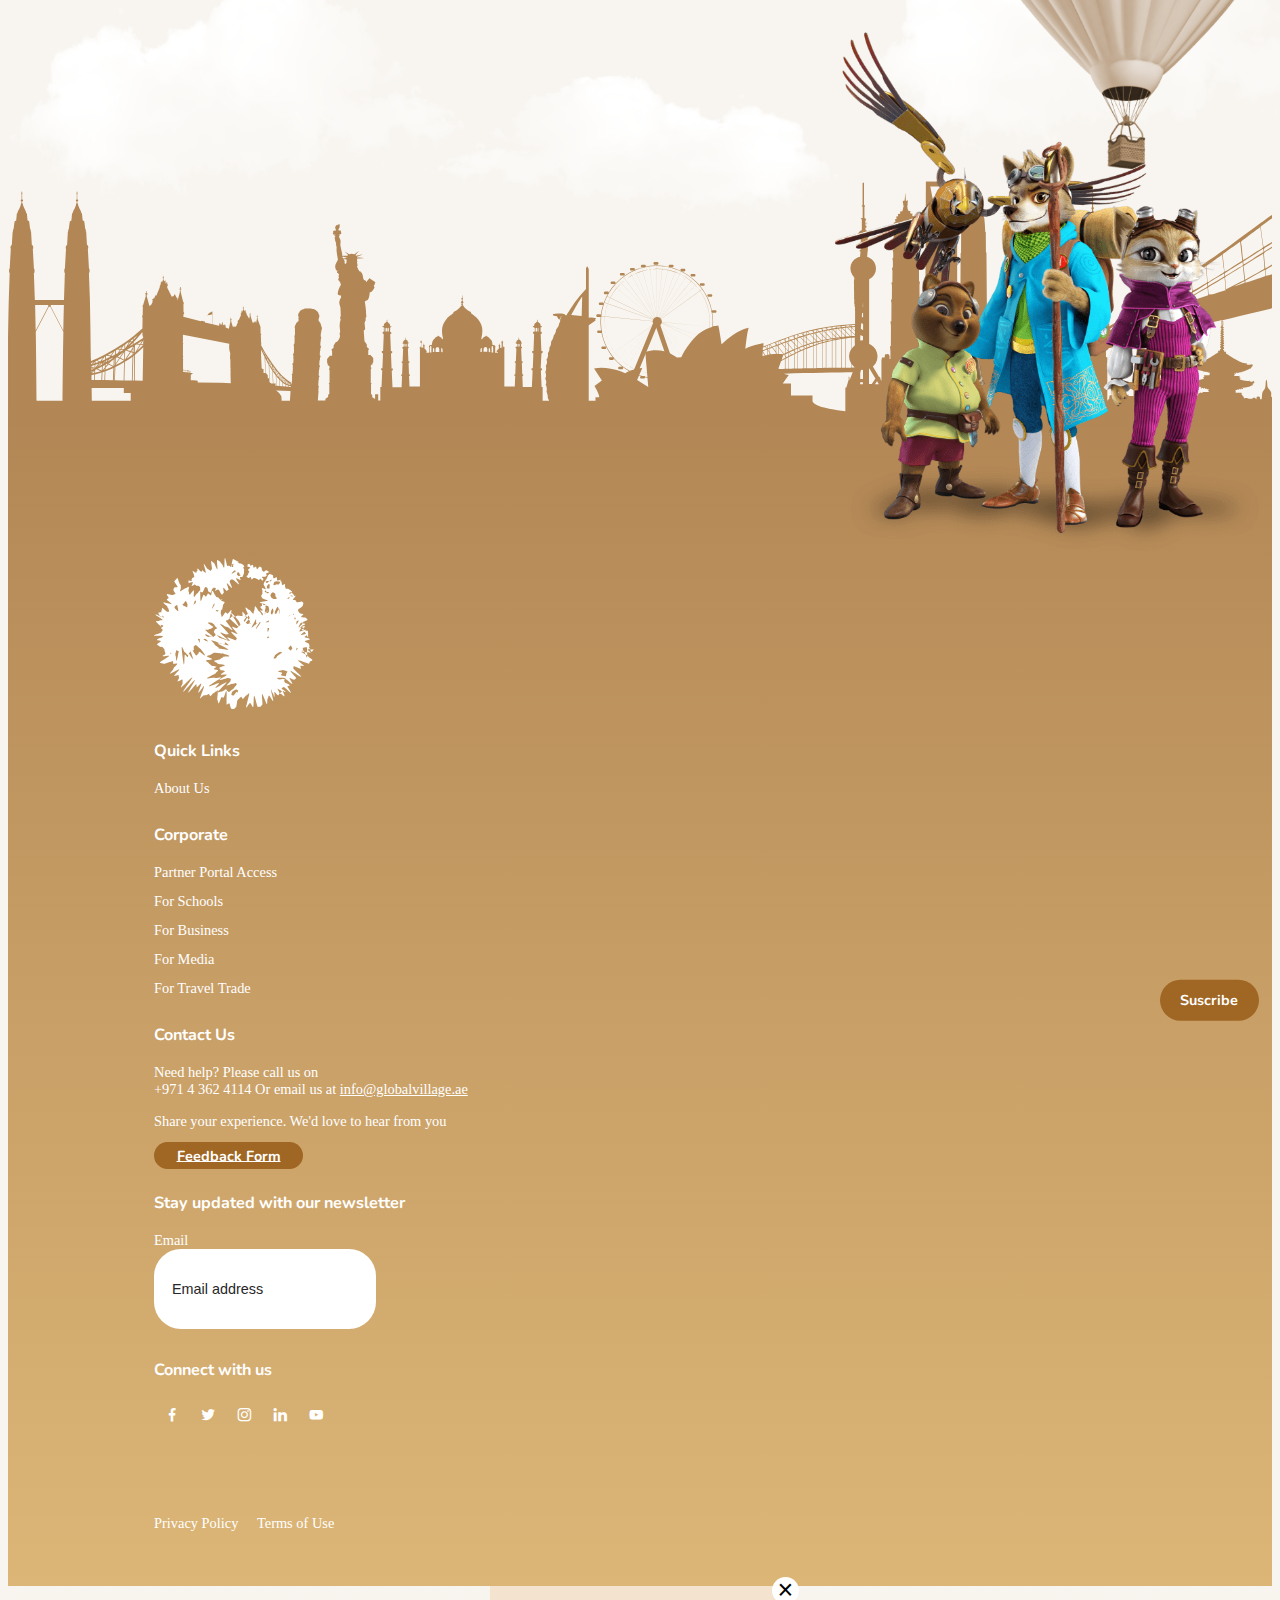
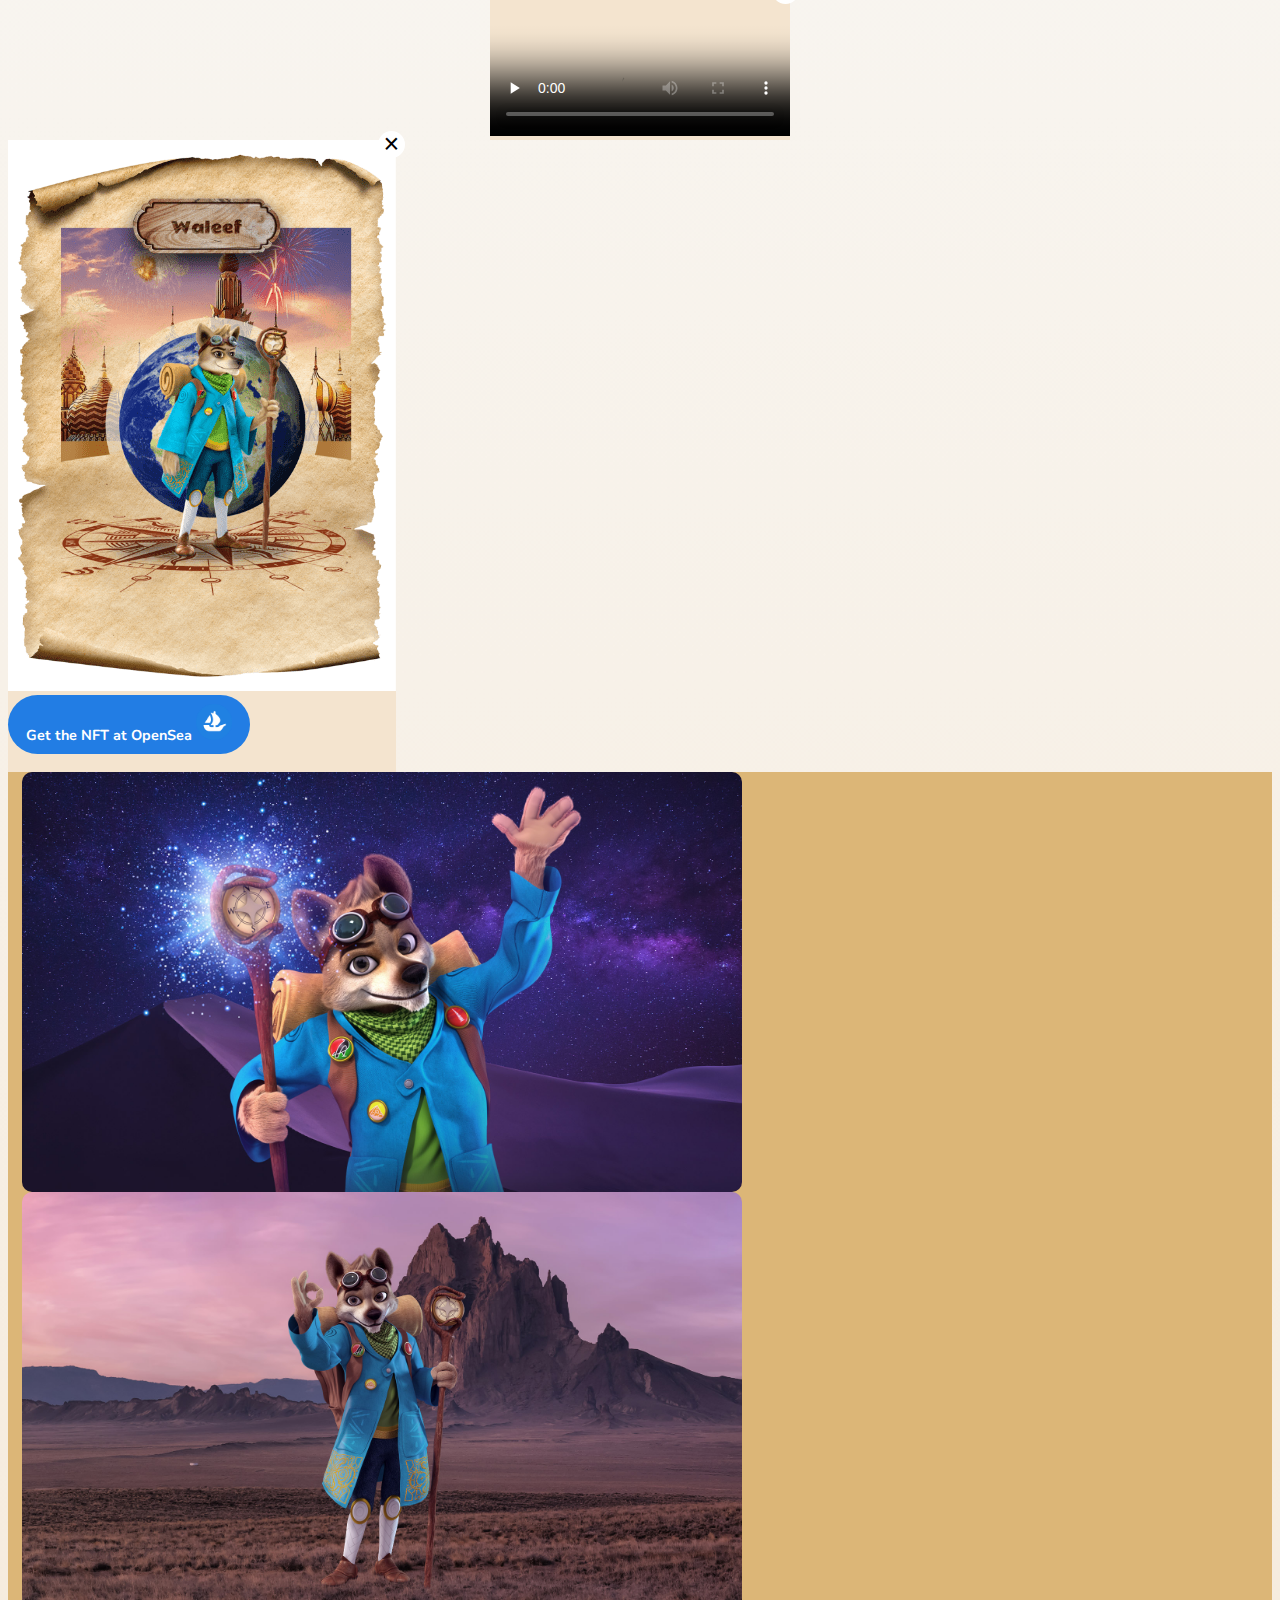
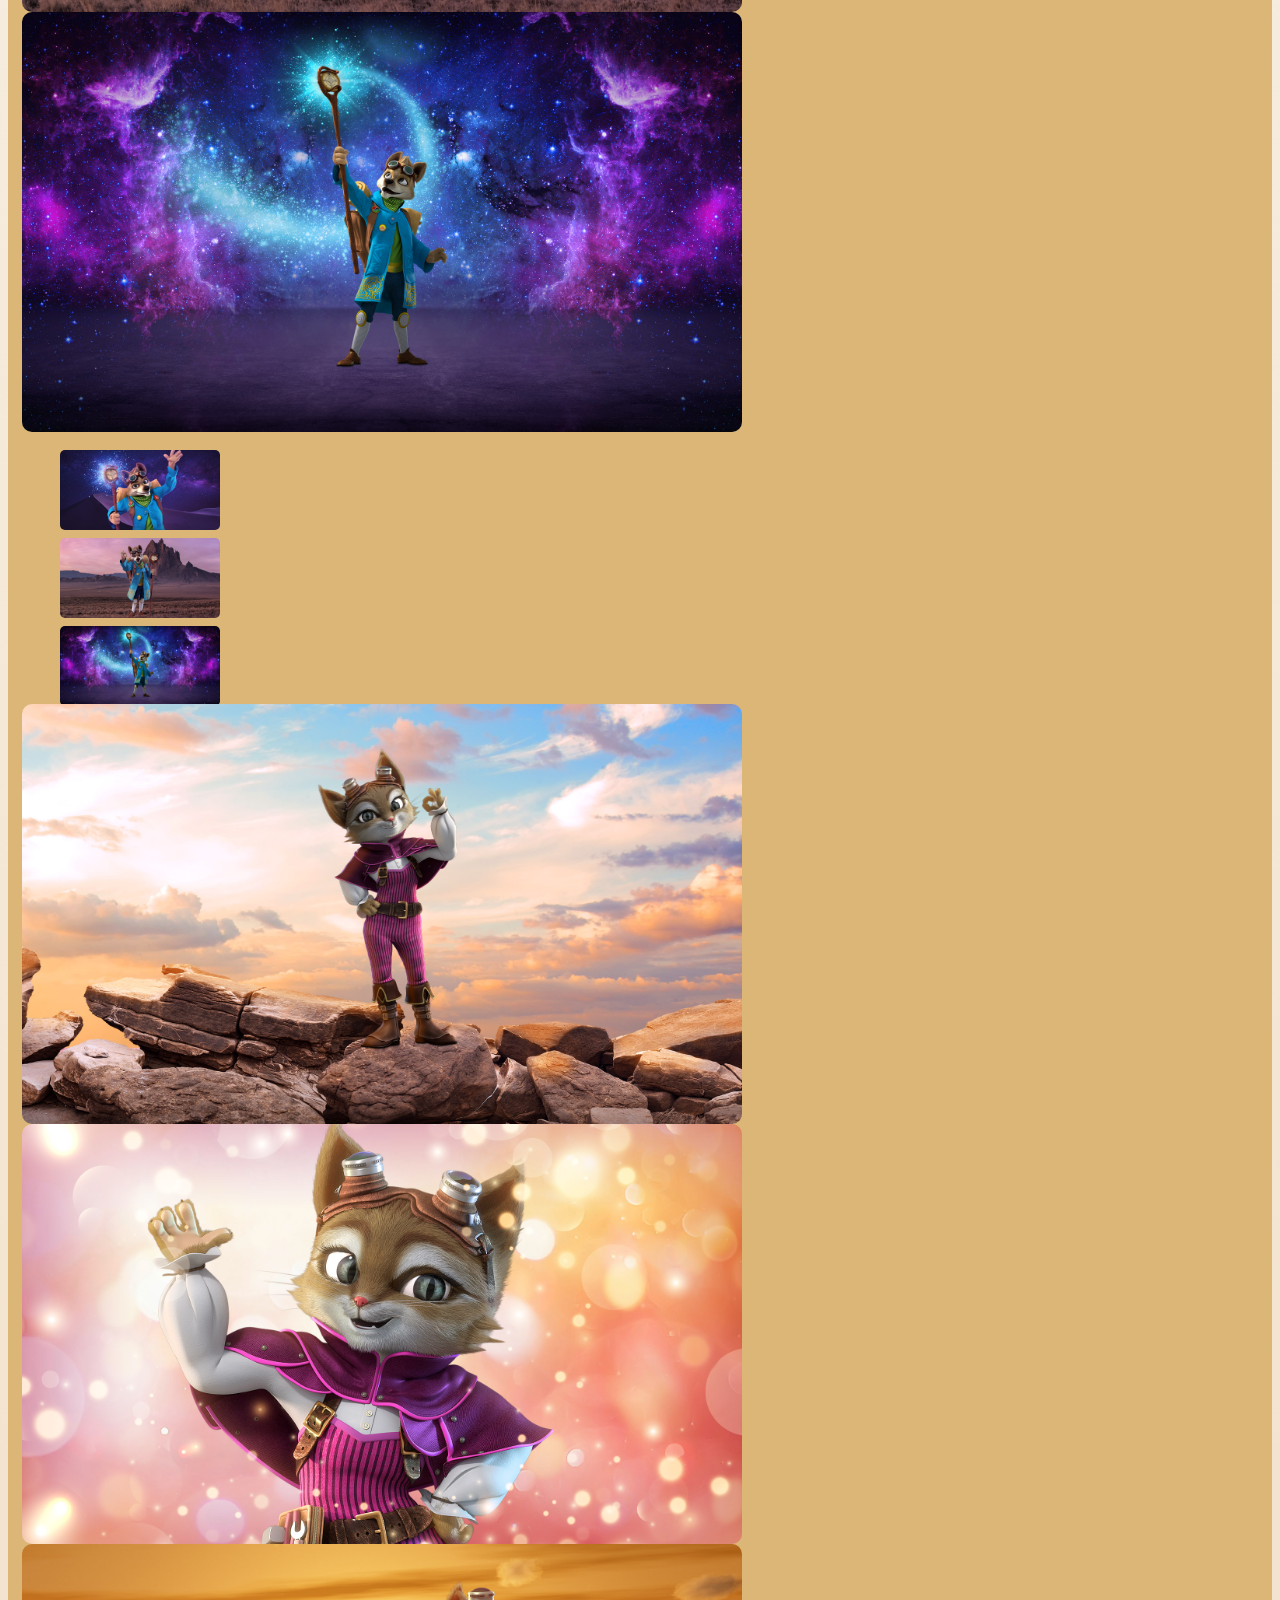
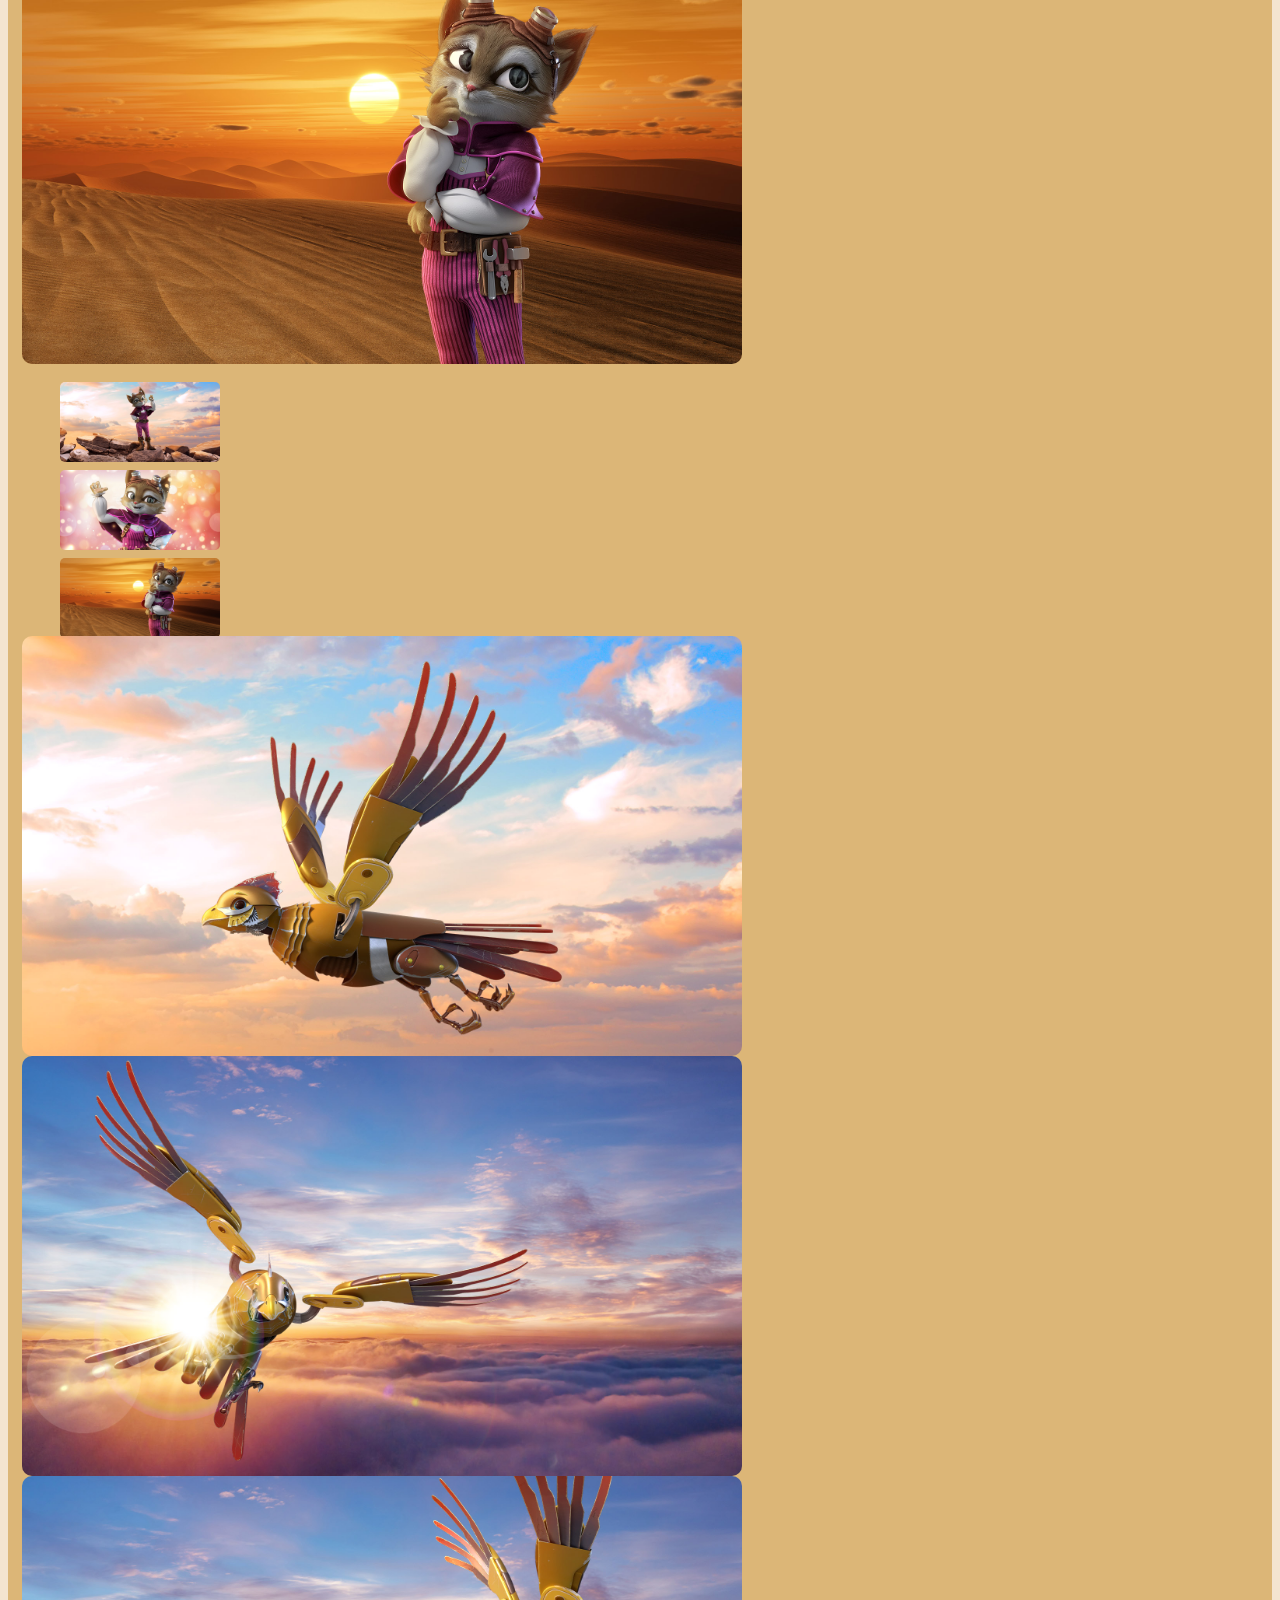
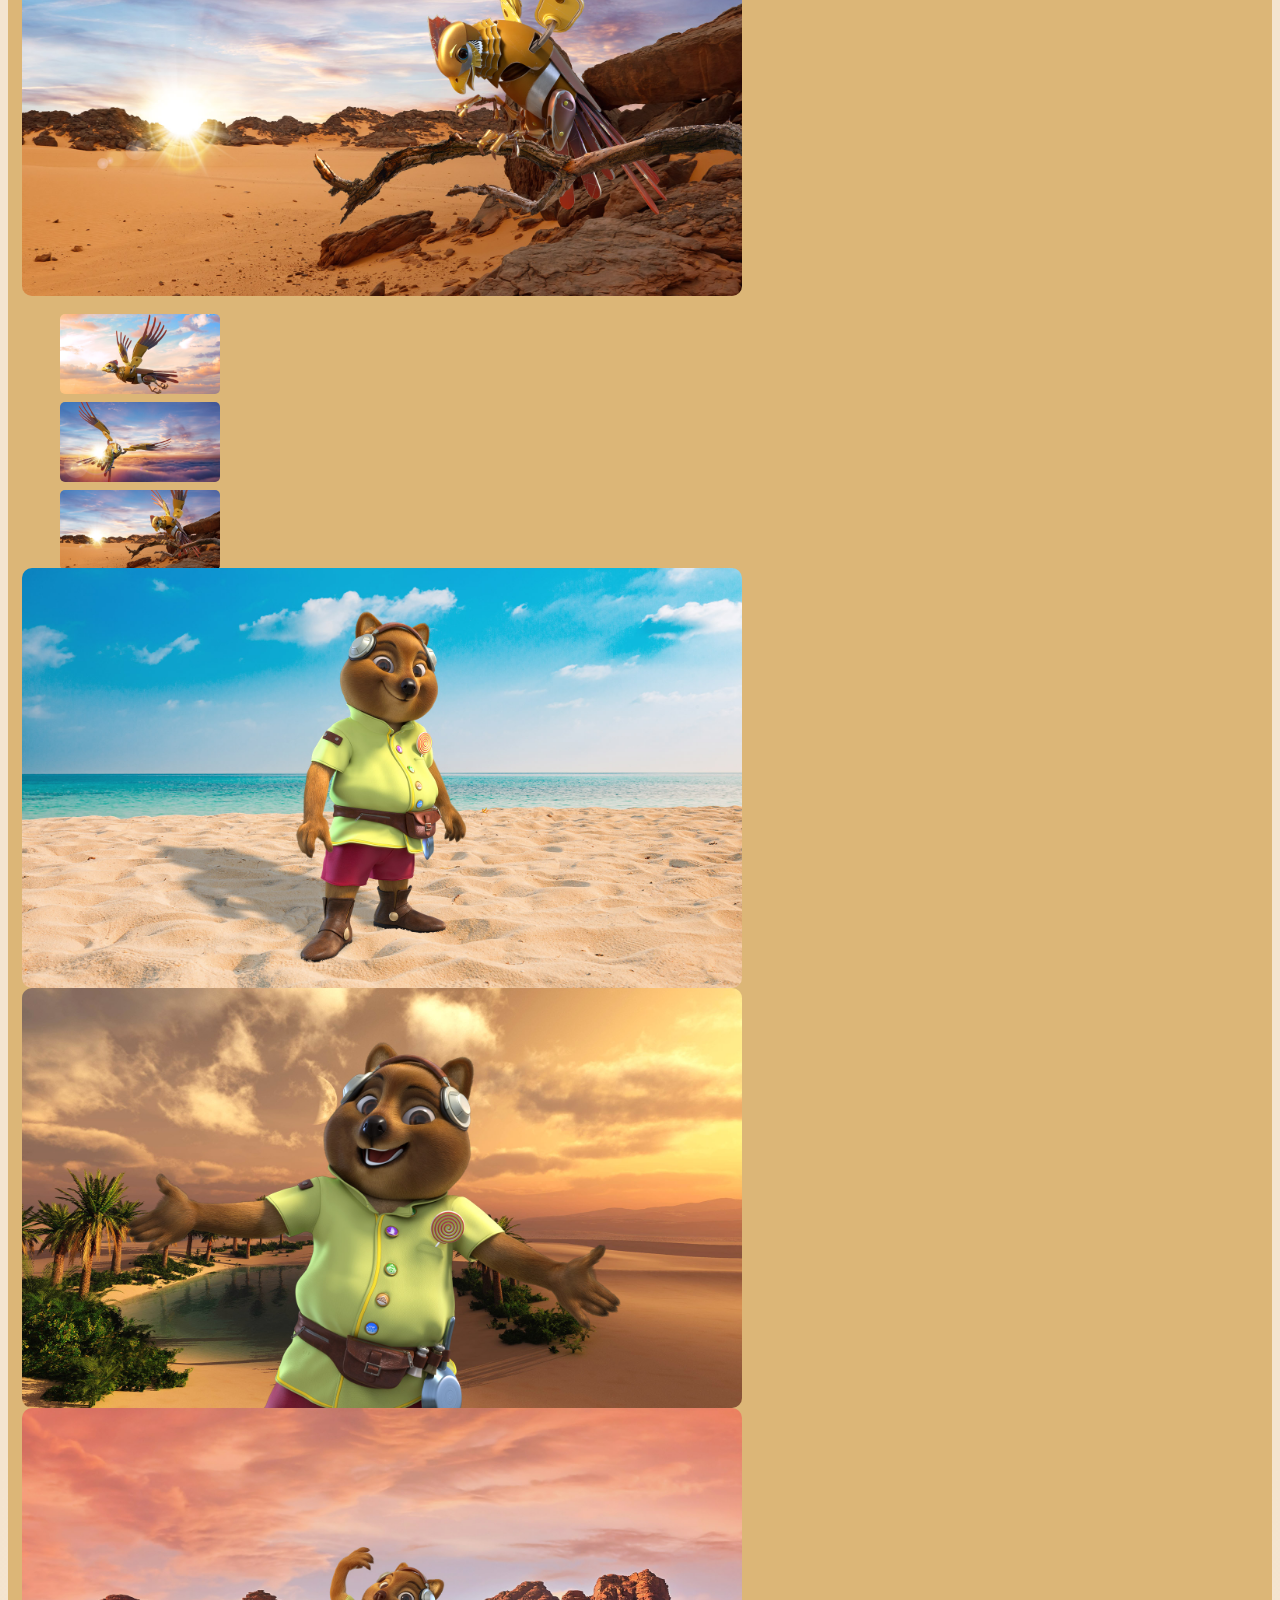
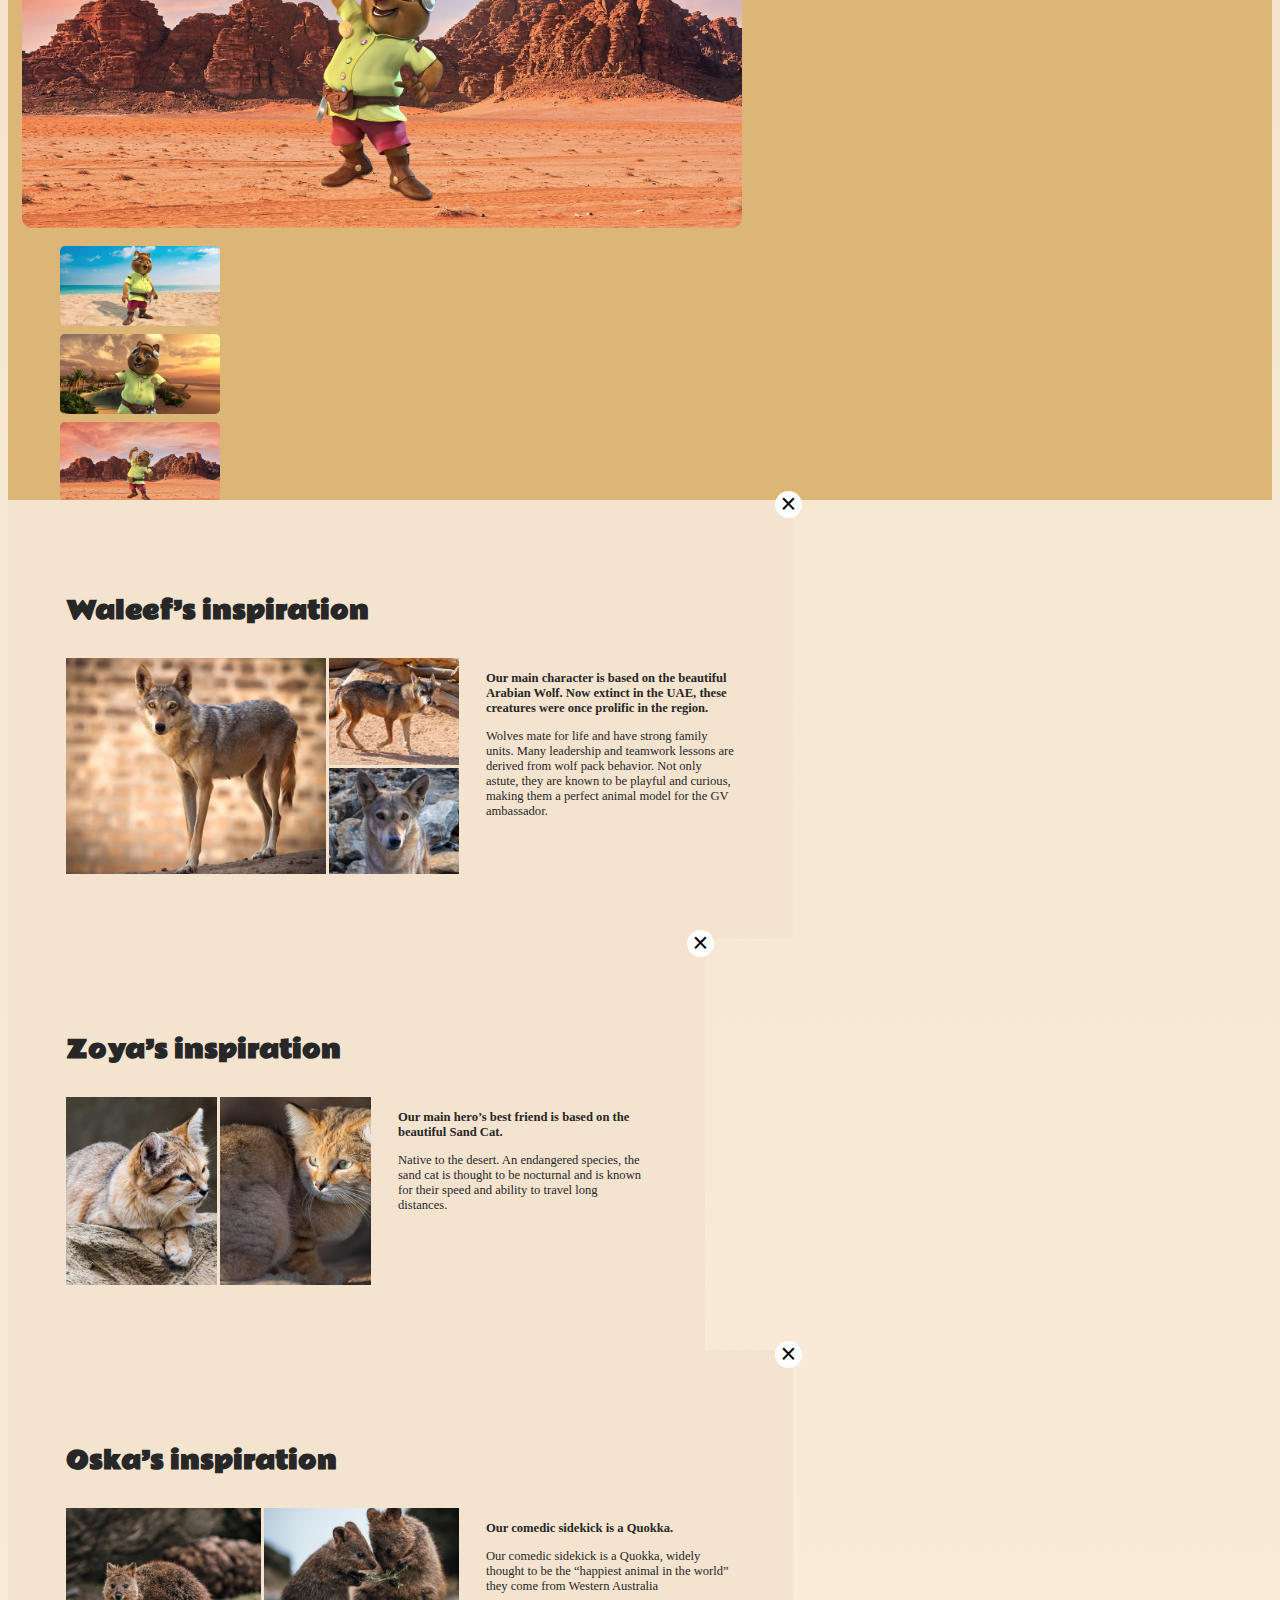
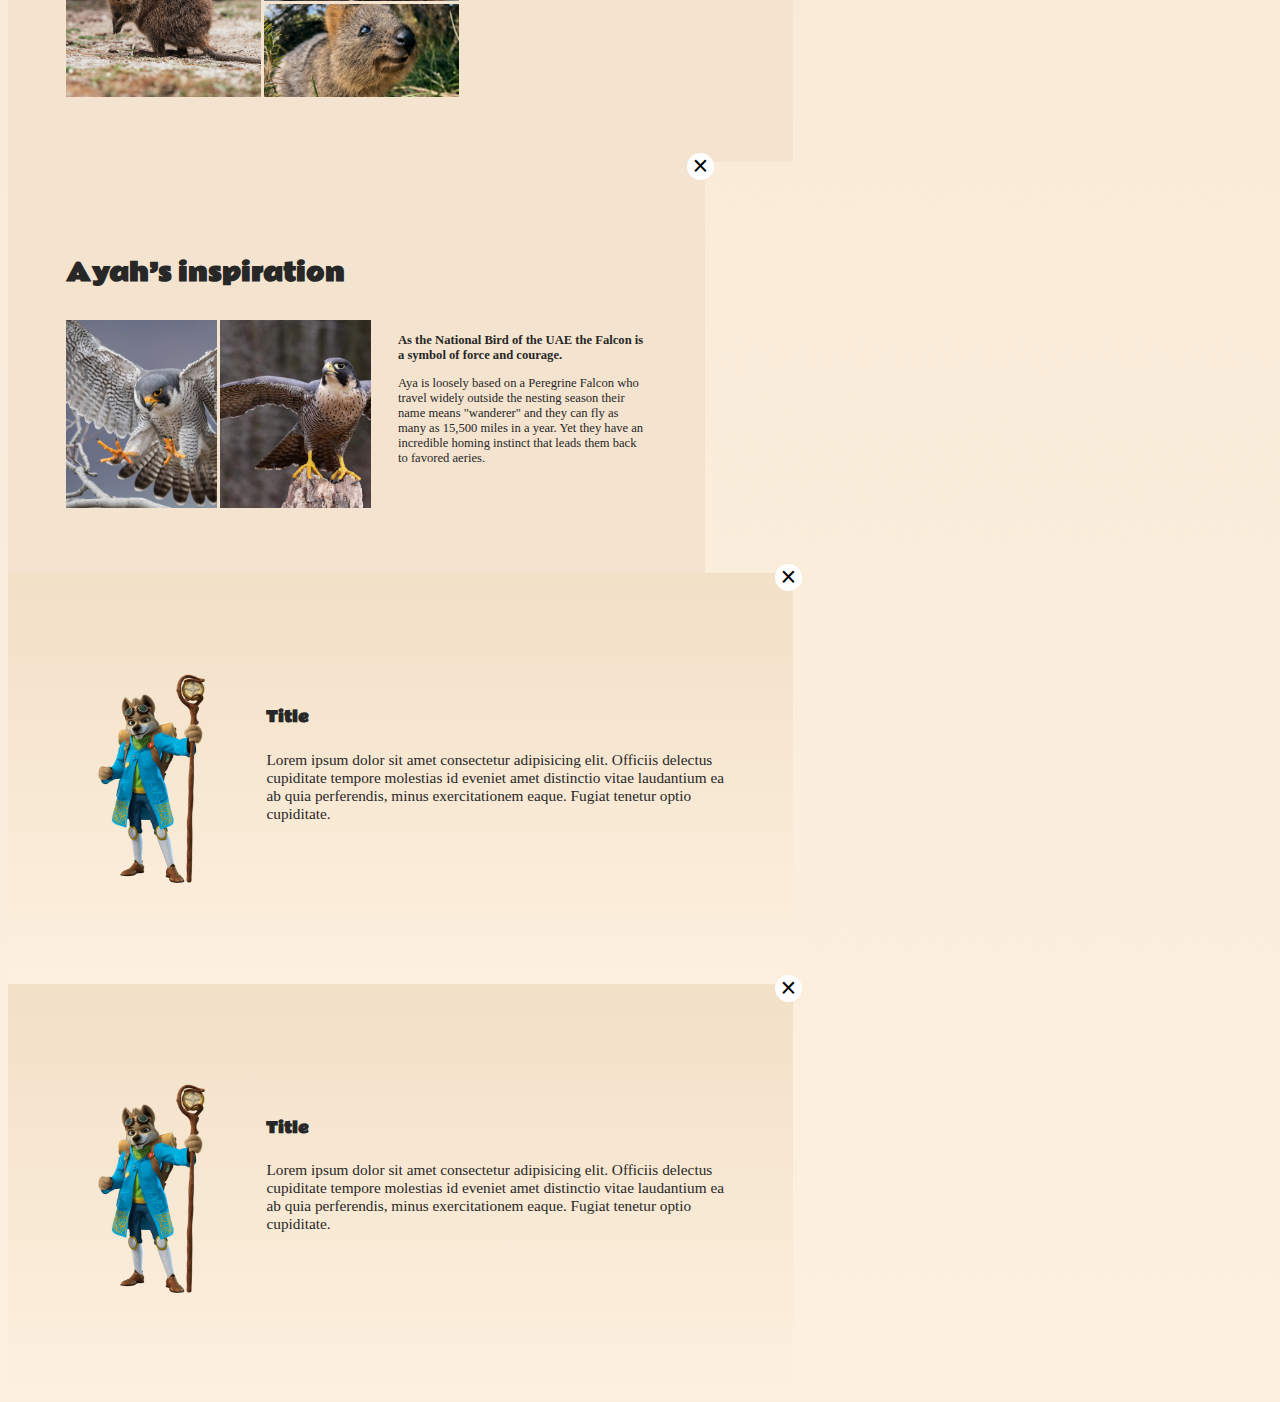
